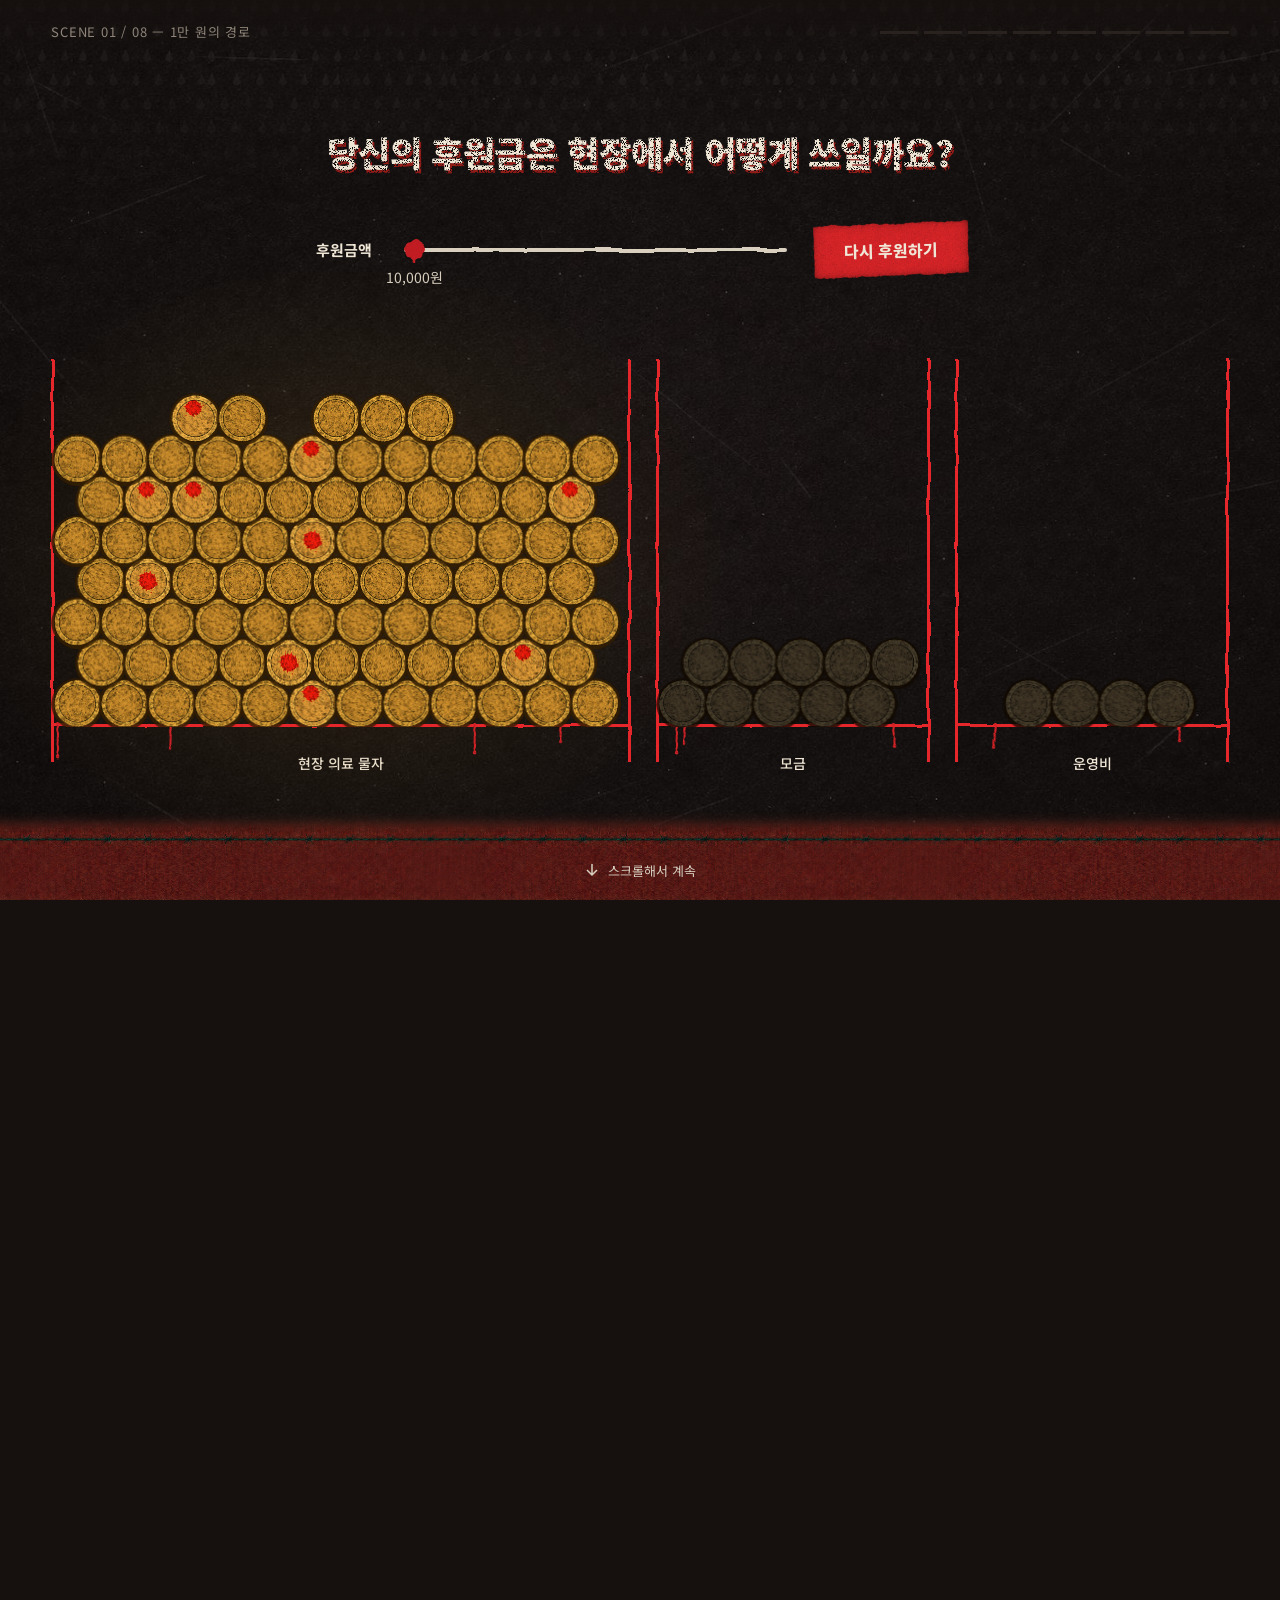
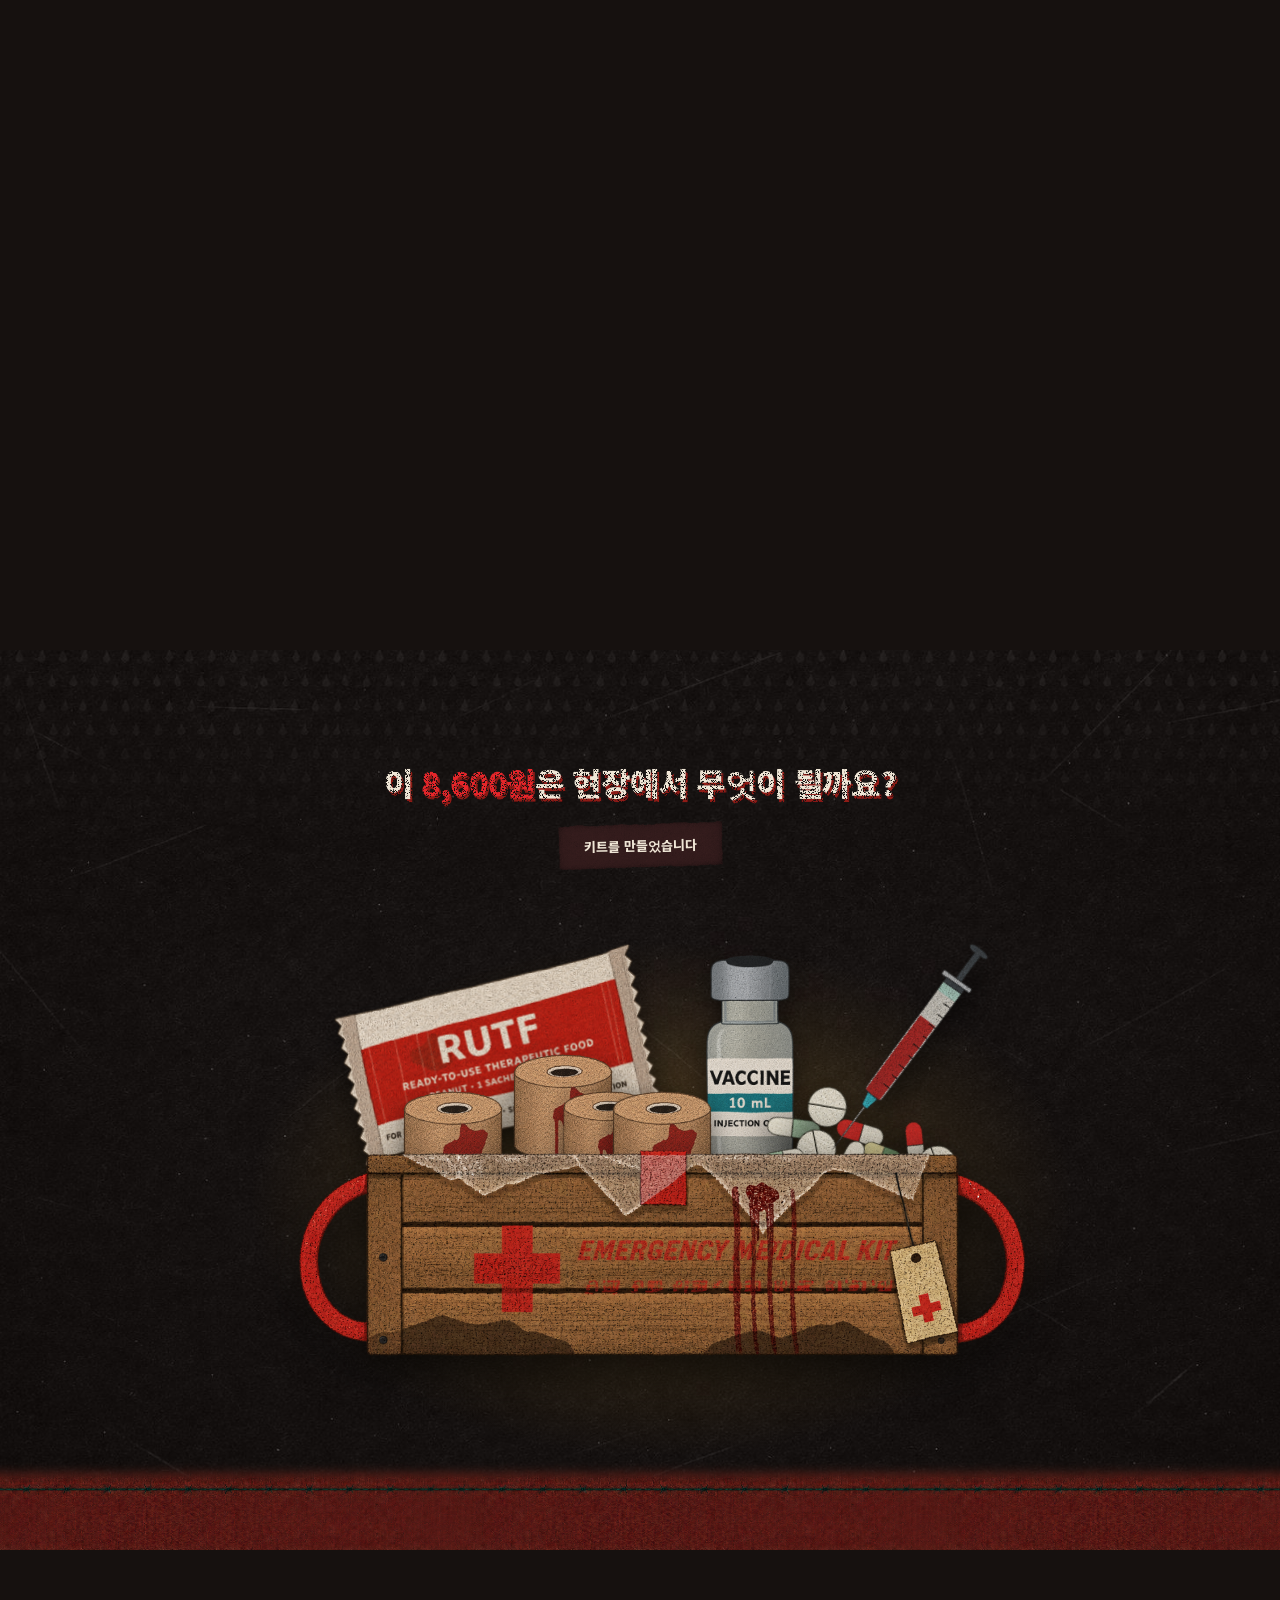
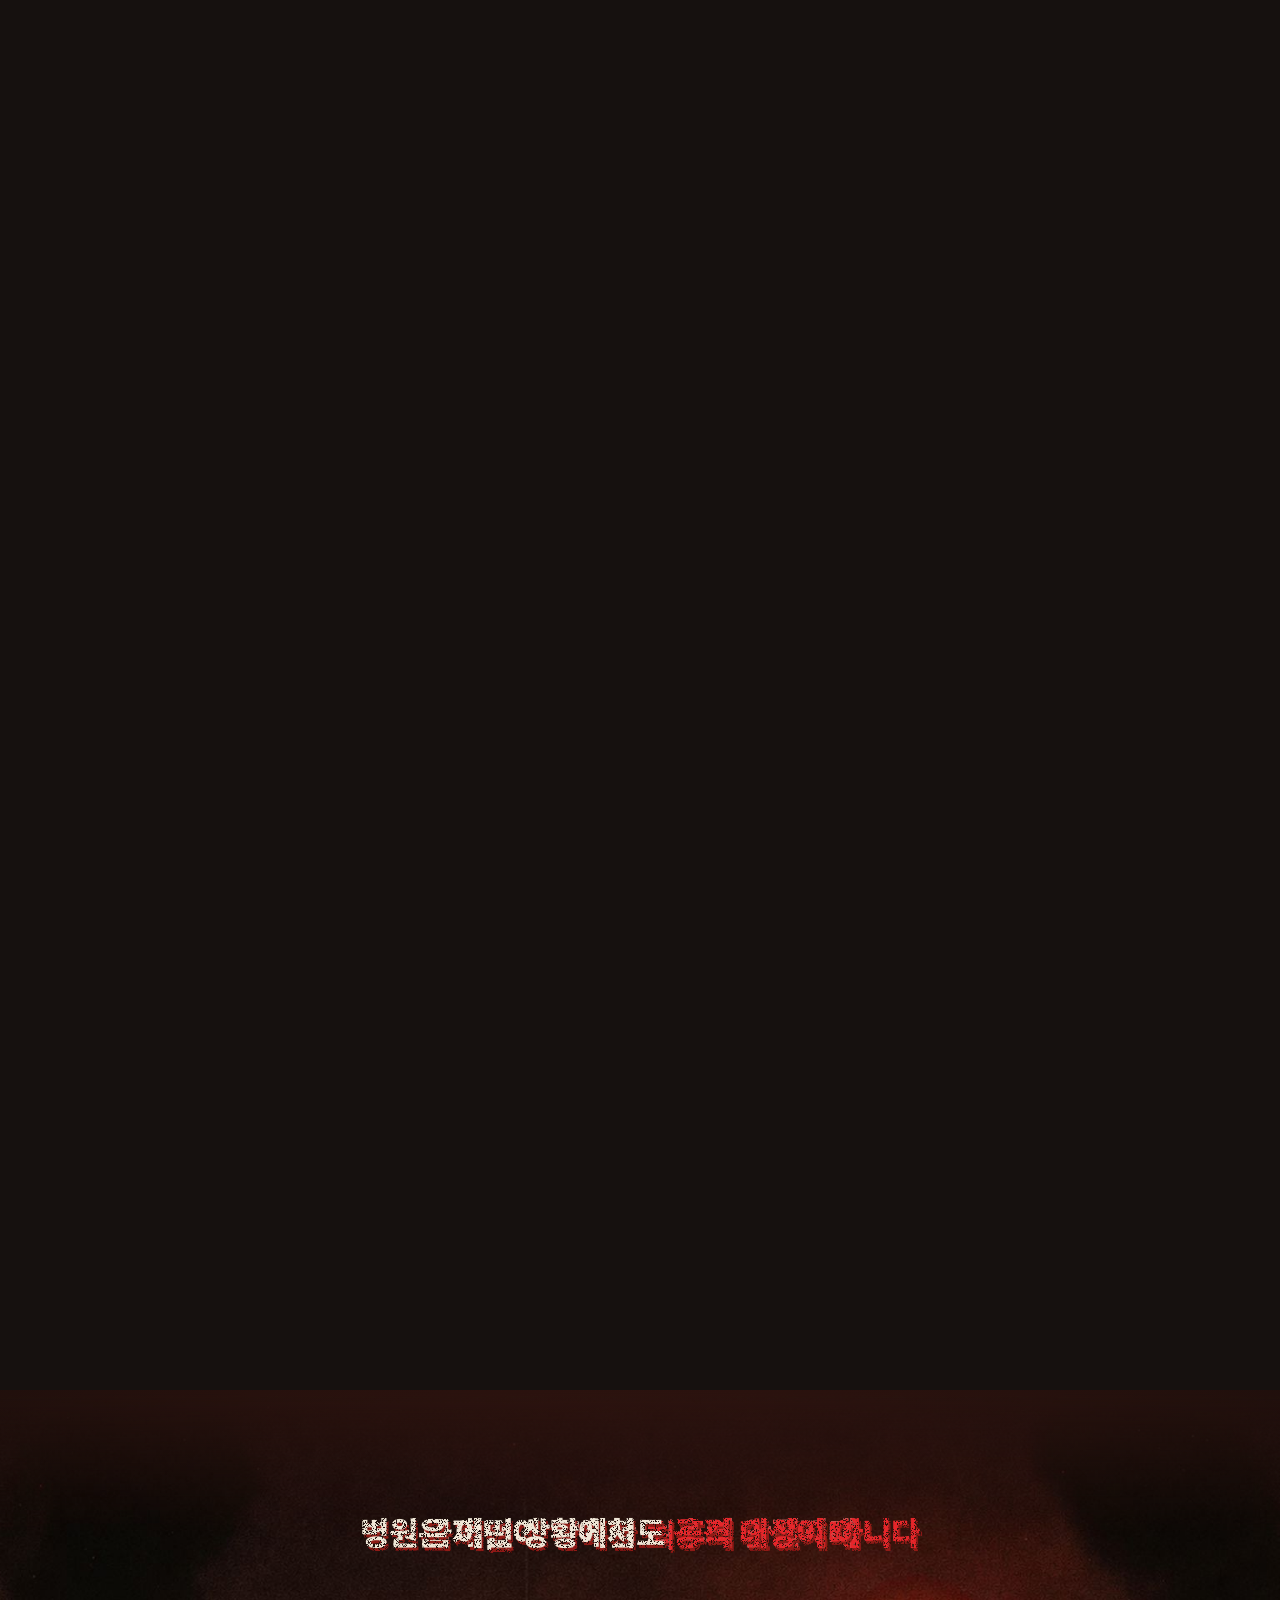
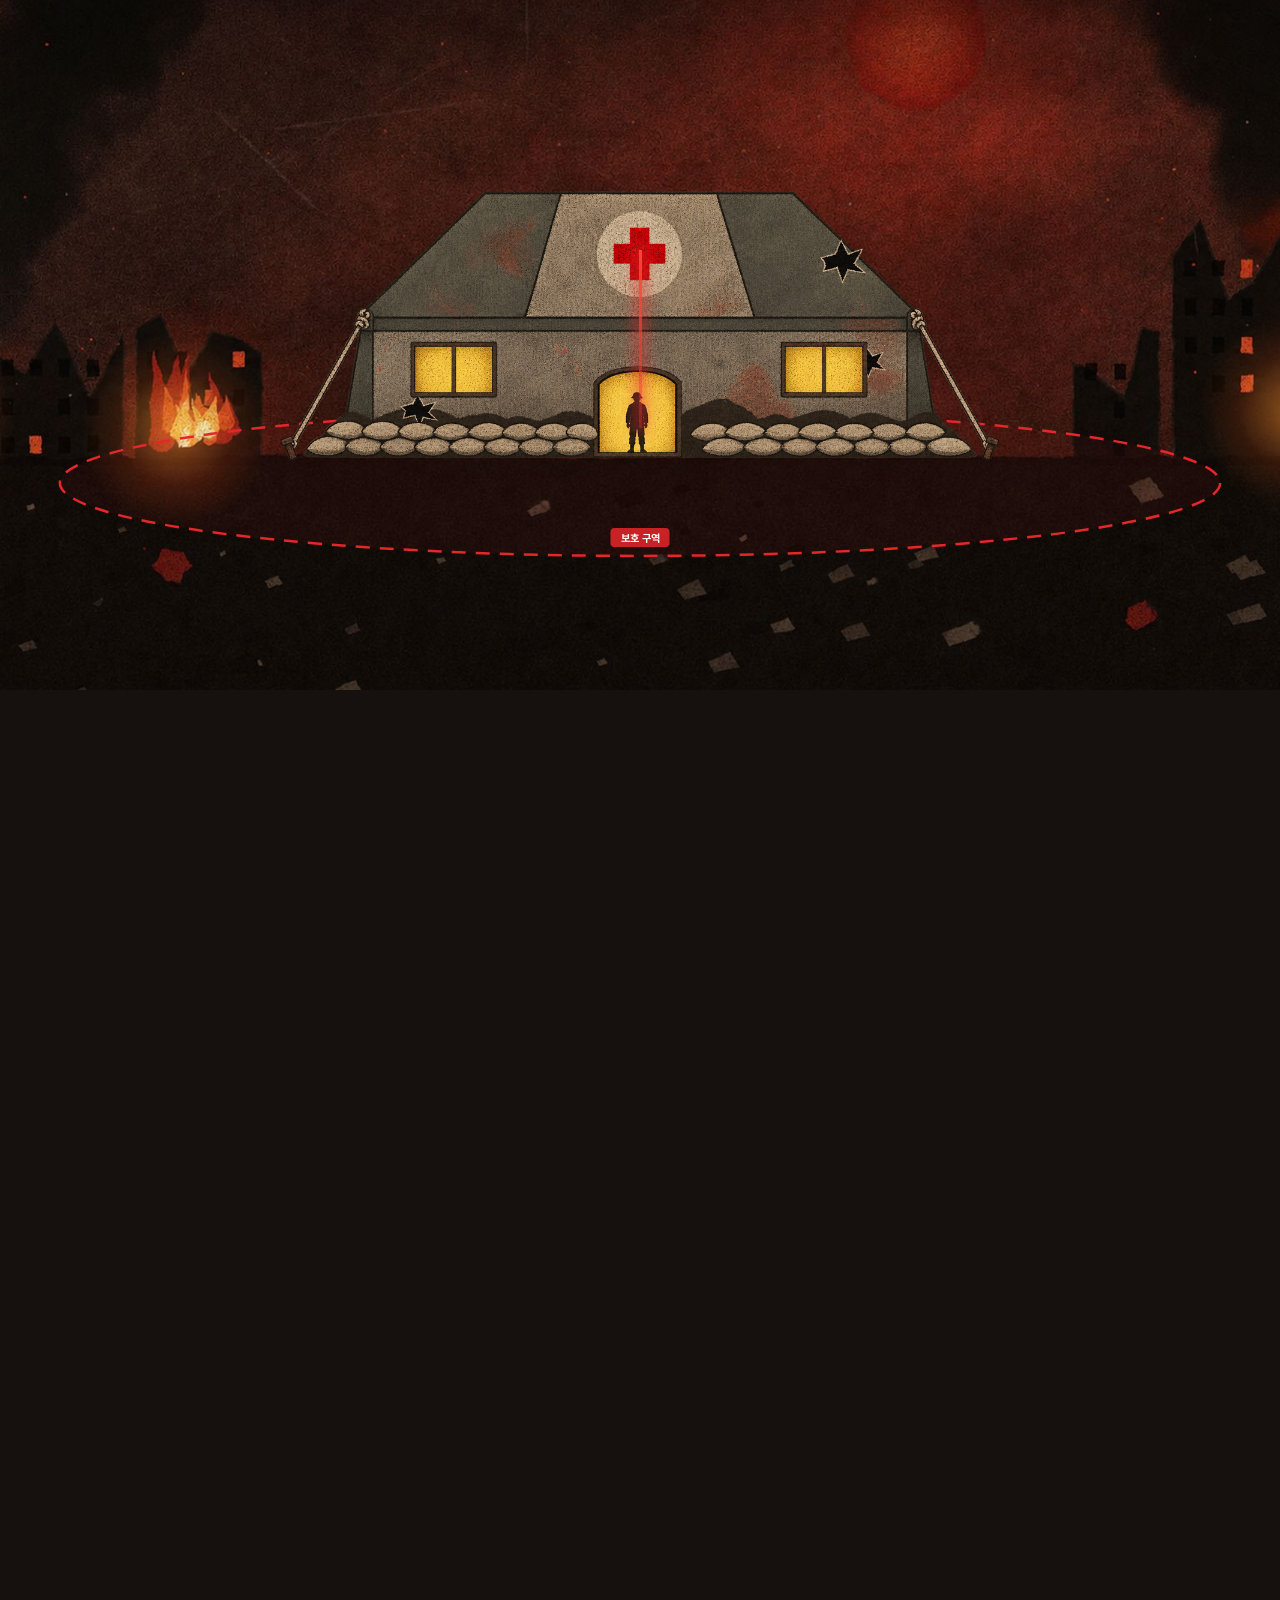
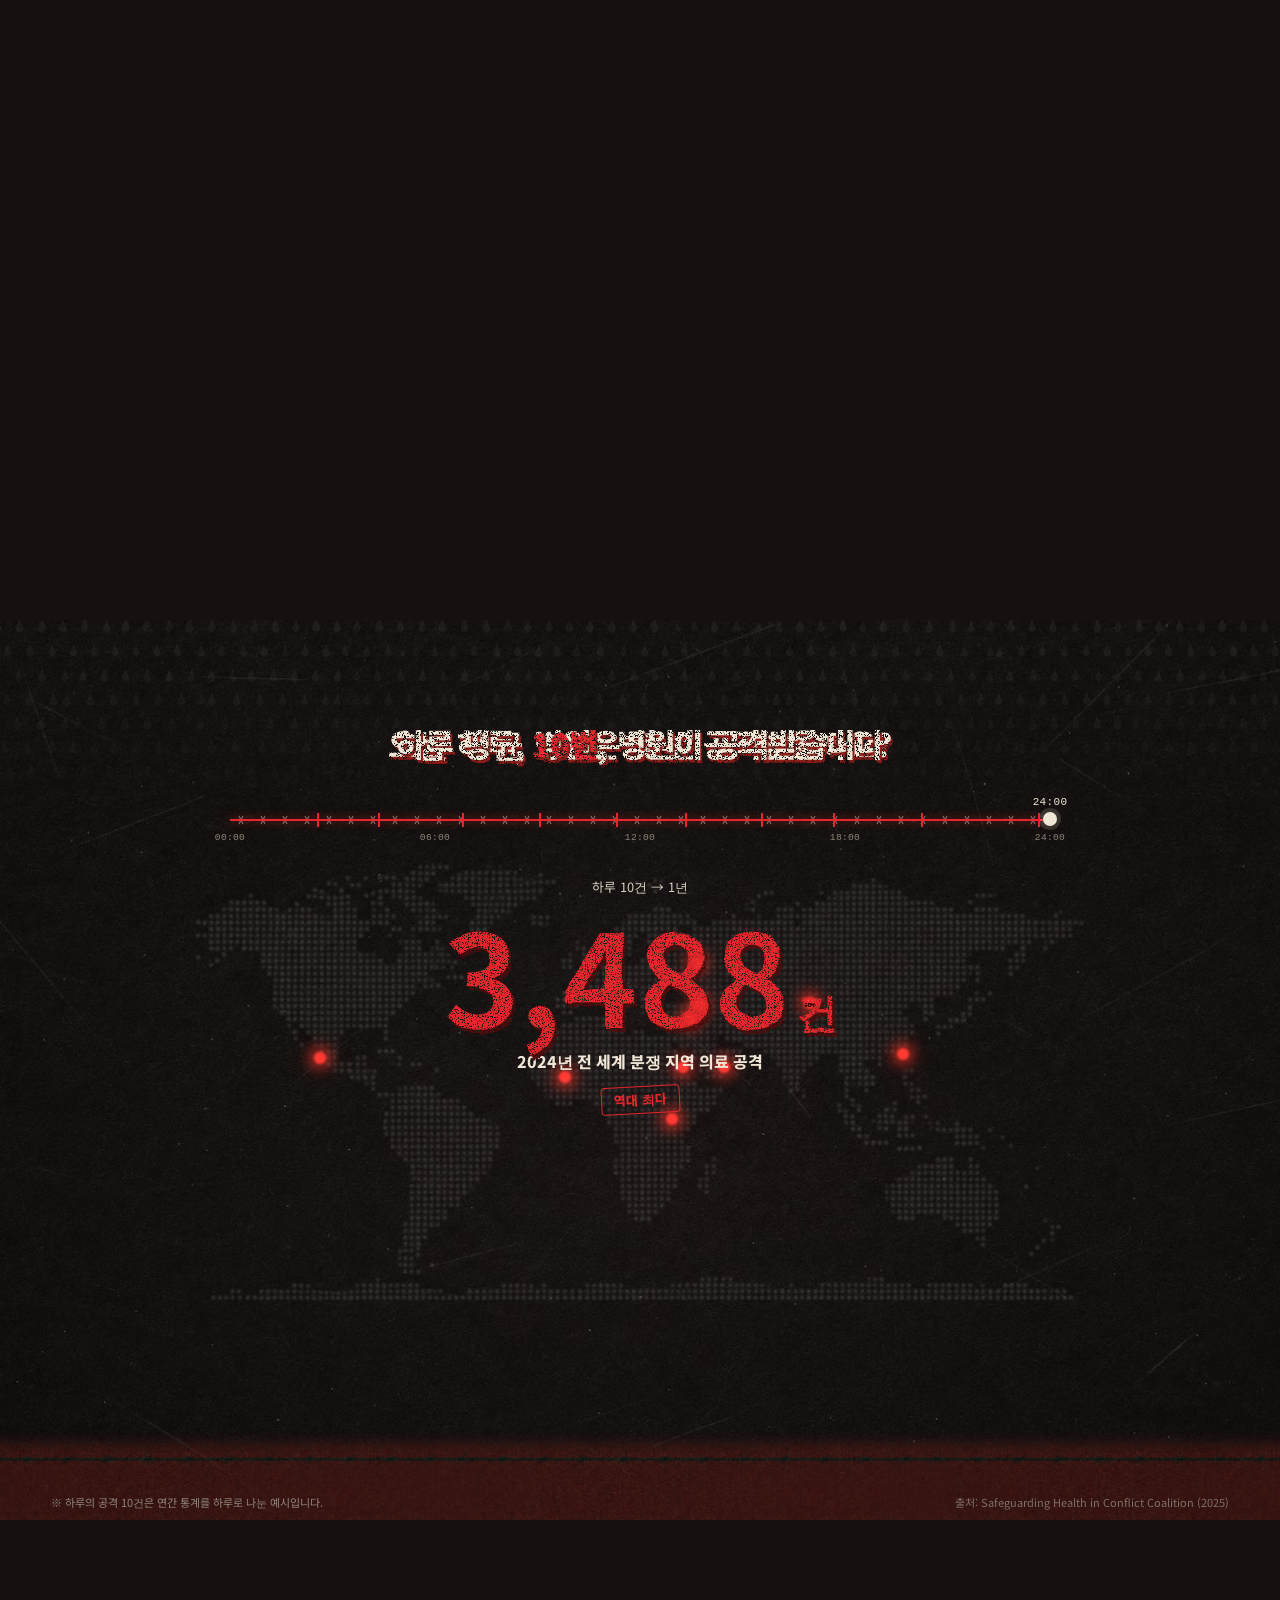
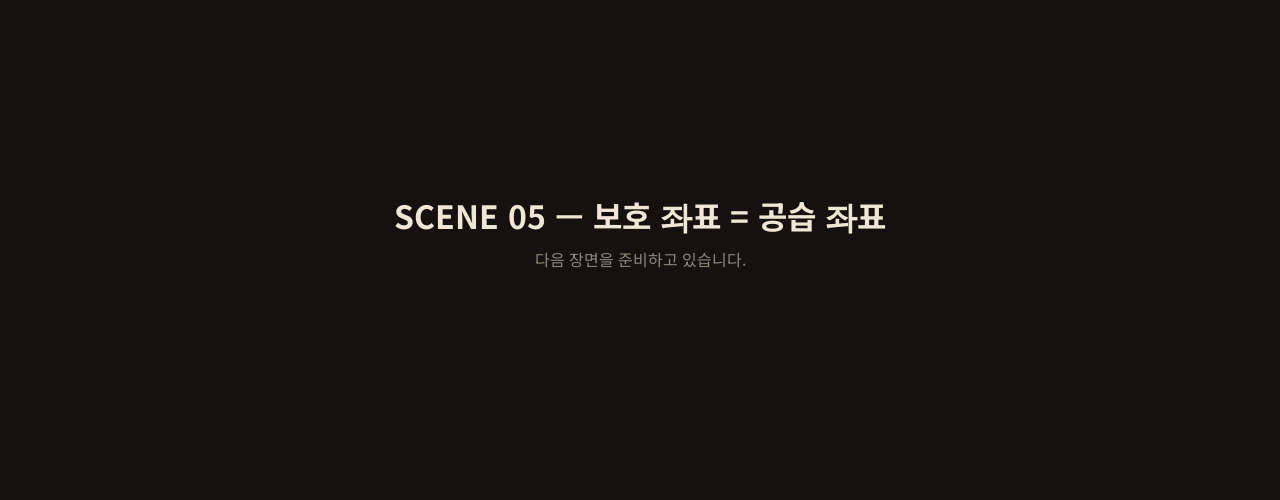
==== public/index.html @ b238c1d0 "Add Scene 04: a day of attacks on health care Scroll moves the clock from 00:00 to 24:00; each attac" ====
<!DOCTYPE html>
<html lang="ko">
<head>
  <meta charset="UTF-8">
  <meta name="viewport" content="width=device-width, initial-scale=1.0">
  <title>1만 원의 경로 — 전장의 병원은 안전한가</title>
  <meta name="description" content="후원금 1만 원이 전장의 병원에 닿기까지, 그리고 그 병원이 공격받을 때 일어나는 일을 스크롤로 따라가는 인터랙티브 스토리.">
  <meta name="theme-color" content="#121212">

  <!-- 공통 스타일 -->
  <link rel="stylesheet" href="css/style.css">
  <!-- 장면별 스타일: 장면을 추가하면 여기에 한 줄 추가 -->
  <link rel="stylesheet" href="css/scenes/s01.css">
  <link rel="stylesheet" href="css/scenes/s02.css">
  <link rel="stylesheet" href="css/scenes/s03.css">
  <link rel="stylesheet" href="css/scenes/s04.css">

</head>
<body>

  <!-- 질감 필터 (시안의 낡은 인쇄 느낌): CSS 에서 filter: url(#…) 로 사용 -->
  <svg class="fx-defs" width="0" height="0" aria-hidden="true" focusable="false">
    <!-- 글자·선에 촘촘한 검은 점 구멍을 낸다 -->
    <filter id="fx-grain" x="-5%" y="-20%" width="110%" height="140%">
      <feTurbulence type="fractalNoise" baseFrequency="1.9" numOctaves="1" seed="4" result="noise"/>
      <feColorMatrix in="noise" type="matrix" values="0 0 0 0 0  0 0 0 0 0  0 0 0 0 0  0 0 0 -14 8.6" result="holes"/>
      <feComposite in="SourceGraphic" in2="holes" operator="in"/>
    </filter>
    <!-- 손으로 그린 듯 가장자리를 흔든다 -->
    <filter id="fx-rough" x="-5%" y="-5%" width="110%" height="110%">
      <feTurbulence type="fractalNoise" baseFrequency="0.035" numOctaves="2" seed="9" result="warp"/>
      <feDisplacementMap in="SourceGraphic" in2="warp" scale="4" xChannelSelector="R" yChannelSelector="G"/>
    </filter>
    <!-- 흔들림 + 점 구멍 (수조 선, 버튼) -->
    <filter id="fx-rough-grain" x="-5%" y="-5%" width="110%" height="110%">
      <feTurbulence type="fractalNoise" baseFrequency="0.035" numOctaves="2" seed="9" result="warp"/>
      <feDisplacementMap in="SourceGraphic" in2="warp" scale="4" xChannelSelector="R" yChannelSelector="G" result="rough"/>
      <feTurbulence type="fractalNoise" baseFrequency="1.3" numOctaves="1" seed="2" result="noise"/>
      <feColorMatrix in="noise" type="matrix" values="0 0 0 0 0  0 0 0 0 0  0 0 0 0 0  0 0 0 -12 7.6" result="holes"/>
      <feComposite in="rough" in2="holes" operator="in"/>
    </filter>
  </svg>

  <!-- 공통 헤더: 현재 장면과 장면 진행 표시 -->
  <header class="story-header" aria-label="장면 진행">
    <p class="story-scene-label">SCENE <span class="story-scene-no">01</span> / 08 — <span class="story-scene-title">1만 원의 경로</span></p>
    <ol class="story-steps" aria-hidden="true">
      <li class="story-step"></li>
      <li class="story-step"></li>
      <li class="story-step"></li>
      <li class="story-step"></li>
      <li class="story-step"></li>
      <li class="story-step"></li>
      <li class="story-step"></li>
      <li class="story-step"></li>
    </ol>
  </header>

  <main class="story">

    <!-- =========================================================
         SCENE 01 — 1만 원의 경로 (후원금 흐름)
         부모: .scene-01 (스크롤 구간)  >  .sticky-screen (고정 화면)
         자식: .s01-headlines / .s01-control / .s01-stage / .s01-next
         ========================================================= -->
    <section class="scene scene-01" id="scene-01" data-scene="s01" data-no="01" data-title="1만 원의 경로" aria-labelledby="s01-heading">
      <div class="sticky-screen">

        <div class="s01-headlines">
          <h2 class="s01-title s01-title--ask" id="s01-heading">당신의 후원금은 <br>현장에서 어떻게 쓰일까요?</h2>
          <p class="s01-title s01-title--split">후원금의 <em>86%</em>는 중간 누수 없이<br>현장으로 직행합니다</p>
          <p class="s01-title s01-title--result"><span class="s01-total">10,000원</span> 중 <strong class="s01-field-amount">8,600원</strong>이<br>현장 의료 활동에 사용됩니다</p>
        </div>

        <form class="s01-control">
          <label class="s01-control-label" for="s01-amount">후원금액</label>
          <div class="s01-range">
            <input class="s01-amount" id="s01-amount" type="range" min="10000" max="100000" step="10000" value="10000">
            <output class="s01-amount-value" for="s01-amount">10,000원</output>
          </div>
          <button class="s01-donate" type="submit"><span>후원하기</span></button>
        </form>

        <div class="s01-stage">
          <div class="s01-tank s01-tank--field" data-rate="0.86">
            <div class="s01-tank-body">
              <span class="s01-tank-rate">86%</span>
              <div class="s01-tank-box">
                <i class="s01-drip s01-drip--long" style="left: 0.4%; --h: 30px"></i>
                <i class="s01-drip" style="left: 20%; --h: 22px"></i>
                <i class="s01-drip s01-drip--long" style="left: 73%; --h: 26px"></i>
                <i class="s01-drip" style="left: 88%; --h: 16px"></i>
              </div>
              <canvas class="s01-coins" aria-hidden="true"></canvas>
              <span class="s01-tank-badge">8,600원</span>
            </div>
            <p class="s01-tank-label">현장 의료 물자</p>
          </div>
          <div class="s01-tank s01-tank--fund" data-rate="0.10">
            <div class="s01-tank-body">
              <span class="s01-tank-rate">10%</span>
              <div class="s01-tank-box">
                <i class="s01-drip s01-drip--long" style="left: 6%; --h: 26px"></i>
                <i class="s01-drip" style="left: 9%; --h: 18px"></i>
                <i class="s01-drip" style="left: 87%; --h: 20px"></i>
              </div>
              <canvas class="s01-coins" aria-hidden="true"></canvas>
            </div>
            <p class="s01-tank-label">모금</p>
          </div>
          <div class="s01-tank s01-tank--ops" data-rate="0.04">
            <div class="s01-tank-body">
              <span class="s01-tank-rate">4%</span>
              <div class="s01-tank-box">
                <i class="s01-drip" style="left: 13%; --h: 22px"></i>
                <i class="s01-drip" style="left: 82%; --h: 14px"></i>
              </div>
              <canvas class="s01-coins" aria-hidden="true"></canvas>
            </div>
            <p class="s01-tank-label">운영비</p>
          </div>
        </div>

        <p class="s01-next">그렇다면 현장으로 전달된 <em class="s01-field-amount">8,600원</em>은<br>실제로 어떤 물품이 되어 환자들에게 닿을까요?</p>

        <p class="scroll-hint s01-hint" aria-hidden="true">
          <svg width="16" height="16" viewBox="0 0 16 16" fill="none" stroke="currentColor" stroke-width="1.5"><path d="M8 2v11M3 8l5 5 5-5"/></svg>
          스크롤해서 계속
        </p>

        <p class="visually-hidden s01-live" aria-live="polite"></p>
        <div class="scene-curtain" aria-hidden="true"></div>
      </div>
    </section>

    <!-- =========================================================
         SCENE 02 — 화폐에서 생명으로 (구호 키트)
         부모: .scene-02  >  .sticky-screen
         자식: .s02-head (제목 · 버튼) / .s02-stage (동전 더미 · 물품 · 상자)
         ========================================================= -->
    <section class="scene scene-02" id="scene-02" data-scene="s02" data-no="02" data-title="화폐에서 생명으로" aria-labelledby="s02-heading">
      <div class="sticky-screen">
        <div class="s02-head">
          <div class="title-stack">
            <h2 class="scene-title s02-title s02-title--ask" id="s02-heading">이 <em class="s02-amount">8,600원</em>은 현장에서 무엇이 될까요?</h2>
            <p class="scene-title s02-title s02-title--next is-off">그렇다면 이 물품들이 모인 <em>전장의 병원</em>은 안전할까요?</p>
          </div>
          <button class="scene-btn s02-make" type="button">긴급 구호 키트 만들기</button>
        </div>

        <div class="s02-stage">
          <div class="s02-glow" aria-hidden="true"></div>
          <canvas class="s02-dust" aria-hidden="true"></canvas>
          <img class="s02-item s02-item--rutf" src="images/s02/rutf.png" alt="RUTF 치료식">
          <img class="s02-item s02-item--b1" src="images/s02/bandage.png" alt="붕대">
          <img class="s02-item s02-item--b2" src="images/s02/bandage.png" alt="">
          <img class="s02-item s02-item--b3" src="images/s02/bandage.png" alt="">
          <img class="s02-item s02-item--b4" src="images/s02/bandage.png" alt="">
          <img class="s02-item s02-item--vaccine" src="images/s02/vaccine.png" alt="백신">
          <img class="s02-item s02-item--syringe" src="images/s02/syringe.png" alt="주사기">
          <img class="s02-item s02-item--p1" src="images/s02/pill_1.png" alt="항생제">
          <img class="s02-item s02-item--p2" src="images/s02/pill_2.png" alt="">
          <img class="s02-item s02-item--p3" src="images/s02/pill_3.png" alt="">
          <img class="s02-item s02-item--p4" src="images/s02/pill_4.png" alt="">
          <img class="s02-item s02-item--p5" src="images/s02/pill_5.png" alt="">
          <img class="s02-item s02-item--p6" src="images/s02/pill_6.png" alt="">
          <img class="s02-item s02-item--p7" src="images/s02/pill_7.png" alt="">
          <img class="s02-item s02-item--p8" src="images/s02/pill_8.png" alt="">
          <img class="s02-item s02-item--p9" src="images/s02/pill_9.png" alt="">
          <img class="s02-crate" src="images/s02/crate_front.png" alt="긴급 의료 키트 상자">
          <canvas class="s02-fx" aria-hidden="true"></canvas>
        </div>
      </div>
    </section>

    <!-- =========================================================
         SCENE 03 — 최후의 안전지대 (병원과 제네바협약)
         부모: .scene-03  >  .sticky-screen
         자식: .s03-world (배경 · 병원 · 보호 구역) / .s03-head (제목) / .s03-card (협약) / .s03-question
         ========================================================= -->
    <section class="scene scene-03" id="scene-03" data-scene="s03" data-no="03" data-title="최후의 안전지대" aria-labelledby="s03-heading">
      <div class="sticky-screen">
        <div class="s03-world">
          <img class="s03-bg" src="images/s03/war_bg.jpg" alt="불타는 도시와 연기">
          <span class="s03-smoke s03-smoke--1" aria-hidden="true"></span>
          <span class="s03-smoke s03-smoke--2" aria-hidden="true"></span>
          <span class="s03-smoke s03-smoke--3" aria-hidden="true"></span>
          <span class="s03-smoke s03-smoke--4" aria-hidden="true"></span>
          <span class="s03-flame s03-flame--1" aria-hidden="true"></span>
          <span class="s03-flame s03-flame--2" aria-hidden="true"></span>
          <span class="s03-flame s03-flame--3" aria-hidden="true"></span>
          <span class="s03-flame s03-flame--4" aria-hidden="true"></span>
          <svg class="s03-zone" viewBox="0 0 100 100" preserveAspectRatio="none" aria-hidden="true">
            <ellipse cx="50" cy="50" rx="49" ry="45"/>
            <ellipse class="s03-zone-draw" cx="50" cy="50" rx="49" ry="45" pathLength="2000"/>
          </svg>
          <span class="s03-zone-label" style="left: 50%; top: 82%;">보호 구역</span>
          <div class="s03-hospital">
            <img src="images/s03/hospital.png" alt="적십자가 그려진 야전 병원">
            <img class="s03-hospital-lit" src="images/s03/hospital_lit.png" alt="">
            <span class="s03-beam" aria-hidden="true"></span>
          </div>
          <canvas class="s03-embers" aria-hidden="true"></canvas>
        </div>

        <div class="s03-head title-stack">
          <h2 class="scene-title s03-title s03-title--0" id="s03-heading">국제법이 약속한 최후의 안전지대</h2>
          <p class="scene-title s03-title s03-title--1">국제법이 약속한 <em>최후의 안전지대</em></p>
          <p class="scene-title s03-title s03-title--2">병원은 어떤 상황에서도 <em>공격 대상이 아니다</em></p>
        </div>

        <div class="s03-dim" aria-hidden="true"></div>
        <figure class="s03-card">
          <p class="s03-card-tag">제네바 제4협약 제18조</p>
          <blockquote class="s03-card-text">민간 병원은 어떠한 상황에서도<br>공격의 대상이 될 수 없다</blockquote>
          <span class="s03-card-rule" aria-hidden="true"></span>
          <figcaption class="s03-card-source">1949 · 전시 민간인 보호에 관한 제네바 협약</figcaption>
        </figure>
        <p class="s03-question">이 약속은 현실에서도 지켜지고 있을까요?</p>
      </div>
    </section>

    <!-- =========================================================
         SCENE 04 — 하루 10번 (의료 공격 지도)
         부모: .scene-04  >  .sticky-screen
         자식: .s04-head (제목) / .s04-timeline (하루) / .s04-map (지도 · 공격 지점) / .s04-count / .s04-year
         ========================================================= -->
    <section class="scene scene-04" id="scene-04" data-scene="s04" data-no="04" data-title="하루 10번" aria-labelledby="s04-heading">
      <div class="sticky-screen">
        <div class="s04-head title-stack">
          <h2 class="scene-title s04-title s04-title--ask" id="s04-heading">오늘 하루, 병원은 몇 번 공격받을까요?</h2>
          <p class="scene-title s04-title s04-title--done">하루 평균 <em>10번</em>, 병원이 공격받습니다</p>
        </div>

        <div class="s04-timeline mono" aria-hidden="true">
          <span class="s04-wire"></span>
          <span class="s04-fill"></span>
          <span class="s04-pin"><span class="s04-clock">00:00</span></span>
          <div class="s04-ticks"><span>00:00</span><span>06:00</span><span>12:00</span><span>18:00</span><span>24:00</span></div>
        </div>

        <div class="s04-map">
          <img src="images/s04/world_dots.png" alt="세계 지도">
        </div>

        <div class="s04-count">
          <p class="s04-count-label">오늘의 의료 공격</p>
          <p class="s04-count-num"><b>0</b><small>건</small></p>
        </div>
        <p class="visually-hidden s04-live" aria-live="polite"></p>

        <div class="s04-year">
          <p class="s04-year-from">하루 10건 → 1년</p>
          <p class="big-number s04-year-num"><b>0</b><small>건</small></p>
          <p class="s04-year-desc">2024년 전 세계 분쟁 지역 의료 공격</p>
          <p class="s04-year-badge">역대 최다</p>
          <p class="scene-title s04-question">이 수많은 공격은 전쟁 중 <span class="is-gold">우발적 사고</span>였을까요?</p>
        </div>
        <p class="s04-note">※ 하루의 공격 10건은 연간 통계를 하루로 나눈 예시입니다.</p>
        <p class="scene-source">출처: Safeguarding Health in Conflict Coalition (2025)</p>
      </div>
    </section>

    <!-- 다음 장면 자리: SCENE 05부터 이 아래에 같은 구조로 추가 -->

  </main>

  <footer class="story-footer">
    <p class="story-footer-next">SCENE 05 — 보호 좌표 = 공습 좌표</p>
    <p class="story-footer-note">다음 장면을 준비하고 있습니다.</p>
  </footer>

  <!-- 공통 스크립트: 스크롤 진행률 계산과 장면 관리 -->
  <script src="js/script.js"></script>
  <!-- 장면별 스크립트: 장면을 추가하면 여기에 한 줄 추가 -->
  <script src="js/scenes/s01.js"></script>
  <script src="js/scenes/s02.js"></script>
  <script src="js/scenes/s03.js"></script>
  <script src="js/scenes/s04.js"></script>
</body>
</html>
---- public/css/style.css ----
/* =========================================================
   공통 스타일
   - 색·글꼴 토큰, 기본 리셋
   - 모든 장면이 함께 쓰는 구조: .scene(스크롤 구간) > .sticky-screen(고정 화면)
   - 공통 헤더/푸터
   장면 고유의 스타일은 css/scenes/sXX.css 에 둔다.
   ========================================================= */

/* 글꼴: Noto Sans KR (public/fonts, 페이지에 쓰인 글자만 포함 → tools/build_fonts.py) */
@font-face { font-family: "Noto Sans KR"; font-weight: 400; font-style: normal; font-display: swap; src: url("../fonts/noto_sans_kr_400.woff2") format("woff2"); }
@font-face { font-family: "Noto Sans KR"; font-weight: 500; font-style: normal; font-display: swap; src: url("../fonts/noto_sans_kr_500.woff2") format("woff2"); }
@font-face { font-family: "Noto Sans KR"; font-weight: 700; font-style: normal; font-display: swap; src: url("../fonts/noto_sans_kr_700.woff2") format("woff2"); }
@font-face { font-family: "Noto Sans KR"; font-weight: 800; font-style: normal; font-display: swap; src: url("../fonts/noto_sans_kr_800.woff2") format("woff2"); }
@font-face { font-family: "Noto Sans KR"; font-weight: 900; font-style: normal; font-display: swap; src: url("../fonts/noto_sans_kr_900.woff2") format("woff2"); }

:root {
  /* 시안 색: 탄 종이 같은 검은 배경, 크림색 글자, 선명한 피 빨강, 낡은 금 */
  --bg: #16110f;
  --bg-deep: #0e0a09;
  --fg: #efe6d6;
  --fg-soft: #d8cfc0;
  --muted: #8f857a;
  --line: #3a302a;
  --line-soft: #2a221e;
  --red: #e5262b;
  --red-deep: #8f1a17;
  --gold: #d6a23a;
  --gold-deep: #9a6d1c;
  --dim: #3d342d;


  --font: "Noto Sans KR", system-ui, -apple-system, "Apple SD Gothic Neo", "Malgun Gothic", sans-serif;
  --gutter: clamp(16px, 4vw, 64px);
  --header-h: 64px;
  --top-space: var(--header-h);   /* 장면 내용이 시작하는 높이 */
  --toolbar: 0px;                 /* 모바일 주소창 높이 (주소창이 숨으면 화면이 이만큼 길어진다) */
  --ease: cubic-bezier(0.22, 1, 0.36, 1);
}

*,
*::before,
*::after { box-sizing: border-box; }

html { -webkit-text-size-adjust: 100%; }

body {
  margin: 0;
  background: var(--bg);
  color: var(--fg);
  font-family: var(--font);
  line-height: 1.5;
  word-break: keep-all;
  -webkit-font-smoothing: antialiased;
  overflow-x: clip;
}

h1, h2, h3, p { margin: 0; }
em { font-style: normal; }
button, input, output { font: inherit; color: inherit; }

.visually-hidden {
  position: absolute;
  width: 1px; height: 1px;
  margin: -1px; padding: 0;
  overflow: hidden;
  clip: rect(0 0 0 0);
  white-space: nowrap;
  border: 0;
}

/* ---------- 장면 공통 구조 ---------- */

/* 스크롤 구간. 높이는 장면마다 --scene-length 로 정한다 (예: 400vh) */
.scene {
  position: relative;
  height: var(--scene-length, 300vh);
}

/* 스크롤 구간 동안 화면에 고정되는 영역
   배경: 탄 종이 같은 검은 바탕 이미지 (images/bg.jpg — 입자 · 긁힌 자국 · 위쪽 물방울 무늬 포함) */
@supports (height: 100svh) {
  :root { --toolbar: calc(100lvh - 100svh); }
}

/* 높이는 주소창이 숨었을 때 기준(100vh = 100lvh)으로 잡아 배경·바닥이 늘 화면 끝까지 닿게 하고,
   내용은 아래쪽 여백에 --toolbar 를 더해 주소창이 보일 때 화면(100svh) 안에 들어오게 한다.
   주소창이 나타나거나 숨어도 크기가 바뀌지 않아 다시 계산하지 않는다. */
.sticky-screen {
  position: sticky;
  top: 0;
  height: 100vh;
  height: 100lvh;
  overflow: hidden;
  isolation: isolate;
  background: #16110f url("../images/bg.jpg") center / cover no-repeat;
}

/* 화면 아래 붉은 바닥과 철조망 (images/floor.png, 가로로 이어 붙임) */
.sticky-screen::after {
  content: "";
  position: absolute;
  inset: auto 0 0 0;
  height: clamp(70px, 10vh, 112px);
  background: url("../images/floor.png") center bottom / auto 100% repeat-x;
  pointer-events: none;
  z-index: -1;
}

/* SVG 필터 정의는 화면에 보이지 않게 */
.fx-defs { position: absolute; width: 0; height: 0; overflow: hidden; }

/* 낡은 인쇄 느낌 글자: 점 구멍 + 아래로 번진 붉은 그림자 */
.fx-print {
  color: var(--fg);
  text-shadow: 2px 3px 0 var(--red-deep);
  filter: url(#fx-grain);
}

/* 장면이 끝날 때 화면을 어둡게 덮는 막 (투명도는 장면 스크립트가 조절) */
.scene-curtain {
  position: absolute;
  inset: 0;
  z-index: 10;
  background: var(--bg-deep);
  opacity: 0;
  pointer-events: none;
}

.scroll-hint {
  position: absolute;
  left: 50%;
  bottom: calc(20px + var(--toolbar));
  transform: translateX(-50%);
  display: flex;
  align-items: center;
  gap: 8px;
  font-size: 13px;
  color: var(--muted);
  white-space: nowrap;
  pointer-events: none;
}

/* ---------- 공통 헤더 ---------- */

.story-header {
  position: fixed;
  inset: 0 0 auto 0;
  z-index: 50;
  height: var(--header-h);
  padding: 0 var(--gutter);
  display: flex;
  align-items: center;
  justify-content: space-between;
  gap: 16px;
  background: linear-gradient(to bottom, rgba(22, 17, 15, 0.85), rgba(22, 17, 15, 0));
  pointer-events: none;
}

.story-scene-label {
  font-size: 13px;
  letter-spacing: 0.06em;
  color: var(--muted);
  font-variant-numeric: tabular-nums;
}

.story-steps {
  display: flex;
  gap: 6px;
  margin: 0;
  padding: 0;
  list-style: none;
}

.story-step {
  position: relative;
  width: clamp(16px, 3vw, 40px);
  height: 3px;
  background: var(--line-soft);
  overflow: hidden;
}

/* --fill: 0~1, 해당 장면의 진행률 */
.story-step::after {
  content: "";
  position: absolute;
  inset: 0;
  background: var(--gold);
  transform-origin: left;
  transform: scaleX(var(--fill, 0));
}

/* ---------- 공통 푸터 ---------- */

.story-footer {
  min-height: 60vh;
  padding: 120px var(--gutter);
  display: flex;
  flex-direction: column;
  align-items: center;
  justify-content: center;
  gap: 8px;
  text-align: center;
  border-top: 1px solid var(--line-soft);
}

.story-footer-next {
  font-size: clamp(20px, 3vw, 32px);
  font-weight: 700;
}

.story-footer-note {
  color: var(--muted);
}

@media (max-width: 640px) {
  :root { --header-h: 52px; }
  .story-header { flex-direction: column; justify-content: center; align-items: flex-start; gap: 6px; }
  .story-scene-label { font-size: 11px; }
}

/* ---------- 터치 화면: 한 번 쓸면 다음 상태에서 멈춘다 ----------
   단계형 장면은 상태마다 .snap-point 를 둔다 (js/script.js 가 만든다).
   손가락으로 세게 쓸어도 상태를 건너뛰지 않아 전환이 겹치지 않는다. */
.snap-point {
  position: absolute;
  left: 0;
  width: 1px;
  height: 1px;
  pointer-events: none;
}

@media (pointer: coarse) {
  html { scroll-snap-type: y mandatory; }
  .scene,
  .snap-point { scroll-snap-align: start; scroll-snap-stop: always; }   /* .scene: JS 가 지점을 만들기 전에도 장면 시작에서 멈춤 */
  .story-footer { scroll-snap-align: end; }
}

/* =========================================================
   장면 공통 부품 (S02~S08): 시안의 제목 · 도장 버튼 · 패널 · 숫자
   ========================================================= */

/* 장면 제목: 크림색 + 붉은 그림자 + 점 구멍 질감 */
.scene-title {
  margin: 0;
  font-size: clamp(22px, 2.5vw, 48px);
  font-weight: 900;
  line-height: 1.45;
  letter-spacing: -0.01em;
  color: var(--fg);
  text-shadow: 2px 3px 0 var(--red-deep);
  filter: url(#fx-grain);
  text-wrap: balance;
}
.scene-title em,
.scene-title strong { font-style: normal; color: var(--red); }
.scene-title .is-gold { color: #f0a63a; }
.scene-title .is-green { color: #4fcf86; text-shadow: 2px 3px 0 #0f3d23; }

/* 제목 여러 개를 같은 자리에서 교체 */
.title-stack { display: grid; text-align: center; }
.title-stack > * {
  grid-area: 1 / 1;
  transition: opacity 0.45s ease, transform 0.7s var(--ease);
}
.title-stack > .is-off { opacity: 0; transform: translateY(24px); }

/* 거칠게 찢긴 붉은 종이 버튼 (S01 후원하기와 같은 바탕) */
.scene-btn {
  position: relative;
  isolation: isolate;
  min-height: 42px;
  padding: 0 22px;
  border: 0;
  background: none;
  color: var(--fg);
  font: inherit;
  font-size: clamp(13px, 0.95vw, 18px);
  font-weight: 800;
  cursor: pointer;
  transform: rotate(-1deg);
  transition: transform 0.2s var(--ease), opacity 0.4s ease;
}
.scene-btn::before {
  content: "";
  position: absolute;
  inset: -3px -5px;
  z-index: -1;
  background: url("../images/s01/stamp.png") center / 100% 100% no-repeat;
  transition: filter 0.2s;
}
.scene-btn:hover::before { filter: brightness(1.12); }
.scene-btn:active { transform: rotate(-1deg) scale(0.95); }
.scene-btn:focus-visible { outline: 2px solid var(--gold); outline-offset: 4px; }
.scene-btn:disabled { cursor: default; }
.scene-btn:disabled::before { filter: grayscale(0.7) brightness(0.45); }

/* 테두리가 둥근 외곽선 버튼 (S05 · S08) */
.scene-link {
  display: inline-flex;
  align-items: center;
  gap: 8px;
  min-height: 40px;
  padding: 0 20px;
  border: 1.5px solid var(--red);
  border-radius: 999px;
  background: rgba(229, 38, 43, 0.08);
  color: var(--fg);
  font: inherit;
  font-size: 14px;
  font-weight: 700;
  text-decoration: none;
  cursor: pointer;
  transition: background-color 0.2s, transform 0.2s var(--ease);
}
.scene-link:hover { background: rgba(229, 38, 43, 0.22); }
.scene-link:focus-visible { outline: 2px solid var(--gold); outline-offset: 3px; }

/* 어두운 반투명 패널 (기록 · 좌표 · 통계) */
.scene-panel {
  border: 1px solid rgba(239, 230, 214, 0.14);
  border-radius: 10px;
  background: rgba(14, 10, 9, 0.72);
  -webkit-backdrop-filter: blur(4px);
  backdrop-filter: blur(4px);
  padding: 18px 20px;
}
.scene-panel-label { margin: 0 0 10px; font-size: 12px; color: var(--muted); }

/* 시각 · 좌표 같은 기계식 숫자 */
.mono { font-family: ui-monospace, "SFMono-Regular", Menlo, Consolas, "Courier New", monospace; letter-spacing: 0.02em; }

/* 큰 숫자 (거친 붉은 글자) */
.big-number {
  font-weight: 900;
  line-height: 1;
  color: var(--red);
  text-shadow: 3px 4px 0 #4a0d0b;
  filter: url(#fx-rough-grain);
  font-variant-numeric: tabular-nums;
}

/* 출처 표기 */
.scene-source {
  position: absolute;
  right: var(--gutter);
  bottom: calc(10px + var(--toolbar));
  margin: 0;
  font-size: 11px;
  color: var(--muted);
  opacity: 0.8;
}

/* 장면 공통 슬라이더 (S06 타임라인 · S08 반경): 큰 터치 영역 */
.scene-range {
  -webkit-appearance: none;
  appearance: none;
  width: 100%;
  height: 32px;
  margin: 0;
  background: transparent;
  cursor: pointer;
  touch-action: pan-y;
}
.scene-range::-webkit-slider-runnable-track {
  height: 3px;
  background: linear-gradient(to right, var(--red) calc(var(--p, 0) * 100%), rgba(239, 230, 214, 0.25) calc(var(--p, 0) * 100%));
}
.scene-range::-moz-range-track { height: 3px; background: rgba(239, 230, 214, 0.25); }
.scene-range::-moz-range-progress { height: 3px; background: var(--red); }
.scene-range::-webkit-slider-thumb {
  -webkit-appearance: none;
  width: 22px; height: 22px; margin-top: -9.5px;
  border: 0; border-radius: 50%;
  background: #efe6d6 radial-gradient(circle, #fff 30%, #cfc4b2 100%);
  box-shadow: 0 0 0 6px rgba(239, 230, 214, 0.12), 0 2px 6px rgba(0, 0, 0, 0.6);
}
.scene-range::-moz-range-thumb {
  width: 22px; height: 22px; border: 0; border-radius: 50%;
  background: #efe6d6; box-shadow: 0 0 0 6px rgba(239, 230, 214, 0.12);
}
.scene-range:focus-visible { outline: 2px solid var(--gold); outline-offset: 6px; }

/* 손잡이를 끌어 보라는 신호 */
@keyframes nudge { 0%, 100% { transform: translateX(0); } 50% { transform: translateX(10px); } }

/* 화면 밖 장면의 반복 애니메이션은 멈춘다 (js 의 visible 이 .is-paused 를 붙인다) */
.scene.is-paused *,
.scene.is-paused *::before,
.scene.is-paused *::after { animation-play-state: paused !important; }
---- public/css/scenes/s01.css ----
/* =========================================================
   SCENE 01 — 1만 원의 경로 (후원금 흐름)
   방식: 상태 단계형
   부모 영역 : .scene-01  (스크롤 구간 250vh)
   고정 화면 : .scene-01 > .sticky-screen
   상태 클래스: js/script.js 가 스크롤 진행률에 따라 .scene-01 에
              is-step-1 ~ is-step-4 를 누적해서 붙인다.
              보이는 변화는 아래 transition 이 항상 같은 시간으로 재생한다.
   순서 규칙 : 사라지는 요소가 먼저, 나타나는 요소는 transition-delay 로 뒤에.
              되돌아갈 때는 기본 규칙의 delay 가 쓰이므로 순서가 거꾸로 된다.
   ========================================================= */

.scene-01 {
  --scene-length: 250vh;    /* 상태마다 스크롤 3~4번이면 다음 상태로 넘어가도록 */
  --s01-shift: 0px;          /* 컨트롤이 사라진 뒤 제목·수조가 이동할 거리 (JS) */
  --s01-field-offset: 0px;   /* 86% 수조를 가운데로 옮길 거리 (JS) */
  --s01-box-h: 86%;          /* 수조 틀 높이 (위쪽은 비율 숫자 자리) */
  --t-fast: 0.45s;
  --t: 0.7s;
  --t-slow: 0.9s;
}

/* 터치 화면: 한 번 쓸 때 움직이는 거리가 길어 상태 사이를 넓힌다 (상태 하나 ≈ 화면 80%) */
@media (pointer: coarse) {
  .scene-01 { --scene-length: 420vh; }
}

.scene-01 .sticky-screen {
  display: flex;
  flex-direction: column;
  align-items: center;
  gap: clamp(14px, 2.6vh, 30px);
  padding: calc(var(--top-space) + 4vh) var(--gutter) calc(clamp(96px, 14vh, 150px) + var(--toolbar));
}

/* =========================================================
   요소 기본 모양 (시안: 낡은 인쇄 질감, 피 빨강, 낡은 금화)
   ========================================================= */

/* ---------- 제목: 세 문장이 같은 자리에서 교체된다 ---------- */

.s01-headlines {
  display: grid;
  width: 100%;
  text-align: center;
  transition: transform var(--t-slow) var(--ease);
}

.s01-title {
  grid-area: 1 / 1;
  align-self: center;
  font-size: clamp(26px, 2.75vw, 54px);
  font-weight: 900;
  line-height: 1.45;
  letter-spacing: -0.01em;
  color: var(--fg);
  text-shadow: 2px 3px 0 var(--red-deep);
  filter: url(#fx-grain);
  transition: opacity var(--t-fast) ease, transform var(--t) var(--ease);
}

.s01-title em,
.s01-title strong { color: var(--red); font-weight: 900; }

/* 넓은 화면에서는 첫 질문을 한 줄로 (시안) */
@media (min-width: 900px) {
  .s01-title--ask br { display: none; }
}

/* ---------- 후원 금액 설정: 라벨 · 손그림 슬라이더 · 붉은 도장 버튼 ---------- */

.s01-control {
  display: flex;
  flex-wrap: wrap;
  align-items: center;
  justify-content: center;
  gap: 12px clamp(20px, 2.4vw, 56px);
  transition: opacity var(--t-fast) ease, transform var(--t) var(--ease), visibility 0s;
}

.s01-control-label {
  font-size: clamp(15px, 1.1vw, 21px);
  font-weight: 700;
  color: var(--fg);
}

.s01-range {
  --p: 0;                    /* 0~1 슬라이더 위치 (JS) */
  position: relative;
  width: clamp(200px, 30vw, 580px);
  padding-bottom: 30px;
  margin-bottom: -30px;      /* 값 표시 자리만큼 아래로 넘쳐도 줄 높이는 그대로 */
}

.s01-amount {
  -webkit-appearance: none;
  appearance: none;
  display: block;
  width: 100%;
  height: 26px;
  margin: 0;
  background: transparent;
  cursor: pointer;
  filter: url(#fx-rough);
}

.s01-amount::-webkit-slider-runnable-track {
  height: 4px;
  border-radius: 2px;
  background: linear-gradient(to right, var(--red) calc(var(--p) * 100%), #d9cfbf calc(var(--p) * 100%));
}

.s01-amount::-webkit-slider-thumb {
  -webkit-appearance: none;
  width: 22px;
  height: 24px;
  margin-top: -9px;
  border: 0;
  background: url("../../images/s01/thumb.png") center / contain no-repeat;   /* 핏방울 */
}

.s01-amount::-moz-range-track { height: 4px; border-radius: 2px; background: #d9cfbf; }
.s01-amount::-moz-range-progress { height: 4px; border-radius: 2px; background: var(--red); }
.s01-amount::-moz-range-thumb {
  width: 22px;
  height: 24px;
  border: 0;
  border-radius: 0;
  background: url("../../images/s01/thumb.png") center / contain no-repeat;
}

.s01-amount:focus-visible { outline: 2px solid var(--gold); outline-offset: 6px; }

/* 값은 슬라이더 손잡이 바로 아래를 따라간다 */
.s01-amount-value {
  position: absolute;
  top: 30px;
  left: calc(11px + (100% - 22px) * var(--p));
  transform: translateX(-50%);
  font-size: clamp(14px, 1vw, 19px);
  color: var(--fg-soft);
  white-space: nowrap;
  font-variant-numeric: tabular-nums;
}

.s01-donate {
  position: relative;
  isolation: isolate;
  min-height: 50px;
  min-width: 8em;
  padding: 0 26px;
  border: 0;
  background: none;
  color: var(--fg);
  font-size: clamp(16px, 1.15vw, 22px);
  font-weight: 800;
  cursor: pointer;
  transform: rotate(-1.2deg);
  transition: transform 0.2s var(--ease);
}

/* 거칠게 찢긴 붉은 종이 (images/s01/stamp.png) */
.s01-donate::before {
  content: "";
  position: absolute;
  inset: -4px -6px;
  z-index: -1;
  background: url("../../images/s01/stamp.png") center / 100% 100% no-repeat;
  transition: filter 0.2s;
}

.s01-donate span { display: inline-block; text-shadow: 0 1px 0 rgba(90, 8, 8, 0.6); }
.s01-donate:hover::before { filter: brightness(1.12); }
.s01-donate:active { transform: rotate(-1.2deg) scale(0.96); }
.s01-donate:focus-visible { outline: 2px solid var(--gold); outline-offset: 4px; }
.s01-donate:disabled { color: var(--muted); cursor: default; }
.s01-donate:disabled::before { filter: grayscale(0.7) brightness(0.4); }

/* ---------- 3개의 수조: 손으로 그은 붉은 선 ---------- */

.s01-stage {
  position: relative;
  flex: 1;
  min-height: 0;
  width: min(1500px, 100%);
  display: flex;
  align-items: stretch;
  gap: clamp(12px, 2vw, 38px);
  transition: transform var(--t-slow) var(--ease), opacity var(--t) ease;
}

.s01-tank {
  position: relative;
  display: flex;
  flex-direction: column;
  min-width: 0;
  flex: 1 1 0;
  transition: opacity var(--t-fast) ease, transform var(--t) var(--ease);
}

.s01-tank--field {
  flex: 2.12 1 0;
  transform-origin: 50% 100%;
  transition: transform var(--t-slow) var(--ease);
}

.s01-tank-body {
  position: relative;
  flex: 1;
  min-height: 0;
}

/* 86% 수조 뒤의 따뜻한 빛 (수조를 따라 움직인다) */
.s01-tank--field .s01-tank-body::before {
  content: "";
  position: absolute;
  left: -18%;
  right: -18%;
  top: -10%;
  bottom: -32%;
  background: radial-gradient(closest-side, rgba(150, 108, 34, 0.30), rgba(150, 108, 34, 0.12) 55%, transparent);
  opacity: 0.75;
  pointer-events: none;
  transition: opacity var(--t) ease;
}

/* 수조 틀: 위가 열린 붉은 선, 양옆 선은 바닥 아래로 조금 더 내려간다 */
.s01-tank-box {
  position: absolute;
  inset: auto 0 0 0;
  height: var(--s01-box-h);
  border: 3px solid var(--red);
  border-top: 0;
  filter: url(#fx-rough);
  transition: opacity var(--t) ease;
}

.s01-tank-box::before {
  content: "";
  position: absolute;
  left: -3px;
  right: -3px;
  top: 100%;
  height: 38px;
  border: 3px solid var(--red);
  border-top: 0;
  border-bottom: 0;
}

/* 바닥 선에서 흘러내린 자국 (images/s01/drip_1~3.png) */
.s01-drip {
  position: absolute;
  top: calc(100% - 1px);
  width: 5px;
  height: calc(var(--h, 18px) + 6px);
  margin-left: -1px;
  background: url("../../images/s01/drip_1.png") top center / 100% 100% no-repeat;
}

.s01-drip--long { background-image: url("../../images/s01/drip_2.png"); }

.s01-coins {
  position: absolute;
  inset: 0;
  width: 100%;
  height: 100%;
}

/* 수조 위 비율: 크고 거친 붉은 숫자 */
.s01-tank-rate {
  position: absolute;
  left: 50%;
  bottom: calc(var(--s01-box-h) + 8px);
  transform: translate(-50%, 8px);
  font-size: clamp(28px, 3.5vw, 68px);
  font-weight: 900;
  line-height: 1;
  color: #9e211d;
  font-variant-numeric: tabular-nums;
  filter: url(#fx-grain);
  opacity: 0;
  transition: opacity var(--t-fast) ease, transform var(--t) var(--ease);
}

.s01-tank--field .s01-tank-rate { color: var(--red); }

/* 시안에 없는 금액 배지는 쓰지 않는다 (금액은 결과 제목이 보여 준다) */
.s01-tank-badge { display: none; }

.s01-tank-label {
  margin-top: 26px;
  text-align: center;
  font-size: clamp(14px, 1.05vw, 20px);
  font-weight: 500;
  color: var(--fg);
  white-space: nowrap;
  transition: opacity var(--t) ease;
}

/* ---------- 다음 장면으로 잇는 질문 ---------- */

.s01-next {
  position: absolute;
  left: var(--gutter);
  right: var(--gutter);
  top: 50%;
  margin-top: -1.45em;
  text-align: center;
  font-size: clamp(20px, 2.4vw, 46px);
  font-weight: 900;
  line-height: 1.45;
  letter-spacing: -0.01em;
  color: var(--fg);
  text-shadow: 2px 3px 0 var(--red-deep);
  filter: url(#fx-grain);
  opacity: 0;
  transform: translateY(24px);
  pointer-events: none;
  transition: opacity var(--t) ease, transform var(--t) var(--ease);
}

.s01-next em { color: var(--gold); }

.s01-hint { transition: opacity 0.4s; color: var(--fg-soft); }

.scene-01 .scene-curtain { transition: opacity var(--t-slow) ease; }

/* =========================================================
   상태별 변화
   ========================================================= */

/* ---------- step 0 : STATE 01·02 (기본 상태) ----------
   되돌아올 때의 순서: 다른 요소가 먼저 빠진 뒤 나타나도록 delay 를 준다 */
.s01-title--split,
.s01-title--result { opacity: 0; transform: translateY(32px); }

.s01-title--ask { transition-delay: 0.3s; }
.s01-control { transition-delay: 0.3s; }
.s01-tank--fund,
.s01-tank--ops { transition-delay: 0.35s; }

.is-dropping .s01-hint { opacity: 0; }

/* ---------- step 1 : STATE 03 분배 확인 ---------- */

/* 컨트롤과 첫 제목이 먼저 빠진다 */
.is-step-1 .s01-control {
  opacity: 0;
  transform: translateY(-12px);
  visibility: hidden;
  transition-delay: 0s, 0s, var(--t-fast);
}

.is-step-1 .s01-title--ask {
  opacity: 0;
  transform: translateY(-32px);
  transition-delay: 0s;
}

.is-step-1 .s01-hint { opacity: 0; }

/* 시안: 컨트롤이 사라져도 제목과 수조는 제자리에 있다 */

/* 그다음 둘째 제목이 아래에서 올라온다 */
.is-step-1 .s01-title--split {
  opacity: 1;
  transform: none;
  transition-delay: 0.35s;
}

/* 86% 수조는 빛이 밝아지고, 10%·4% 수조는 선과 이름이 어두워진다
   (동전 색은 JS 가 같은 시간으로 바꾼다) */
.is-step-1 .s01-tank--field .s01-tank-body::before { opacity: 1; }
.is-step-1 .s01-tank--fund .s01-tank-box,
.is-step-1 .s01-tank--ops .s01-tank-box { opacity: 0.6; }
.is-step-1 .s01-tank--fund .s01-tank-label,
.is-step-1 .s01-tank--ops .s01-tank-label { opacity: 0.55; }

.is-step-1 .s01-tank-rate {
  opacity: 1;
  transform: translate(-50%, 0);
  transition-delay: 0.25s;
}

.is-step-1 .s01-tank-badge {
  opacity: 1;
  transform: translate(-50%, 0) scale(1);
  transition-delay: 0.6s;
}

/* ---------- step 2 : STATE 04 결과 확인 ---------- */

/* 둘째 제목과 옆 수조가 먼저 빠진다 */
.is-step-2 .s01-title--split {
  opacity: 0;
  transform: translateY(-32px);
  transition-delay: 0s;
}

.is-step-2 .s01-tank--fund,
.is-step-2 .s01-tank--ops {
  opacity: 0;
  transform: translateY(24px);
  transition-delay: 0s;
}

/* 그다음 86% 수조가 가운데로 */
.is-step-2 .s01-tank--field {
  transform: translateX(var(--s01-field-offset));
  transition-delay: 0.3s;
}

/* 결과 제목이 올라온다 */
.is-step-2 .s01-title--result {
  opacity: 1;
  transform: none;
  transition-delay: 0.55s;
}

/* ---------- step 3 : 다음 장면 질문 ---------- */

/* 수조가 아래로 물러나며 어두워진다 */
.is-step-3 .s01-stage {
  opacity: 0.12;
  transform: translateY(40%);
}

/* 결과 확인(STATE 04)부터 비율 숫자는 빠진다 (시안) */
.is-step-2 .s01-tank--field .s01-tank-rate { opacity: 0; transition-delay: 0s; }

.is-step-3 .s01-next {
  opacity: 1;
  transform: none;
  transition-delay: 0.4s;
}

/* 동전이 떨어지는 동안에는 배지를 띄우지 않는다 (쌓인 뒤 등장) */
.is-dropping .s01-tank-badge { opacity: 0; transition-delay: 0s; }

/* ---------- step 4 : 장면 끝 ---------- */

.is-step-4 .scene-curtain { opacity: 1; }

/* ---------- 움직임 줄이기 설정 ---------- */
@media (prefers-reduced-motion: reduce) {
  .scene-01 * ,
  .scene-01 *::after {
    transition-duration: 0.01s !important;
    transition-delay: 0s !important;
  }
}

@media (max-width: 640px) {
  .scene-01 .sticky-screen { padding-bottom: calc(92px + var(--toolbar)); }
  .s01-control { gap: 10px 16px; }
  .s01-range { width: calc(100% - 5em); }
  .s01-donate { margin-top: 24px; min-width: 60%; }
  .s01-tank--field { flex-grow: 1.9; }
  .s01-tank-label { margin-top: 20px; font-size: 12px; }
  .s01-tank-box { border-width: 2px; }
  .s01-tank-box::before { border-width: 2px; height: 22px; }
}
---- public/css/scenes/s02.css ----
/* =========================================================
   SCENE 02 — 화폐에서 생명으로 (구호 키트)
   방식: 클릭 + 상태 단계형
   부모 영역 : .scene-02 (스크롤 구간)   고정 화면 : .scene-02 > .sticky-screen
   상태      : .is-made (버튼 클릭 또는 자동) → is-step-2 (상자에 담김) → is-step-3 (다음 질문)
   물품 위치 : 무대(.s02-stage) 기준 % — 흩어진 배치(--x,--y,--w,--r), 담긴 배치(--px,--py,--pw,--pr)
   ========================================================= */

.scene-02 { --scene-length: 260vh; }
@media (pointer: coarse) { .scene-02 { --scene-length: 440vh; } }

.scene-02 .sticky-screen {
  display: flex;
  flex-direction: column;
  align-items: center;
  padding: calc(var(--top-space) + 5vh) var(--gutter) calc(clamp(80px, 12vh, 140px) + var(--toolbar));
  gap: clamp(14px, 2.4vh, 28px);
}

.s02-head { display: flex; flex-direction: column; align-items: center; gap: clamp(14px, 2.2vh, 24px); }
.s02-make { transition: opacity 0.4s ease, transform 0.2s var(--ease); }
.is-step-2 .s02-make { opacity: 0; pointer-events: none; }

/* ---------- 무대 ---------- */
.s02-stage {
  position: relative;
  flex: 1;
  width: min(1100px, 100%);
  max-height: 560px;
  min-height: 0;
}
@supports (aspect-ratio: 1) {
  .s02-stage { flex: 0 1 auto; aspect-ratio: 1100 / 520; height: auto; max-height: calc(100% - 120px); }
}

.s02-glow {
  position: absolute;
  inset: -10% 0;
  background: radial-gradient(50% 55% at 52% 58%, rgba(214, 162, 58, 0.32), rgba(214, 162, 58, 0.08) 55%, transparent 75%);
  opacity: 0.55;
  transition: opacity 1.2s ease;
  pointer-events: none;
}
.is-made .s02-glow { opacity: 1; }

.s02-fx,
.s02-dust {
  position: absolute;
  inset: -20% -10% 0;
  width: 120%;
  height: 120%;
  pointer-events: none;
}
.s02-fx { z-index: 4; }

/* ---------- 물품 ---------- */
.s02-item {
  position: absolute;
  left: var(--x);
  top: var(--y);
  width: var(--w);
  height: auto;
  z-index: 2;
  transform: translate(-50%, -50%) rotate(var(--r, 0deg)) scale(0.2);
  opacity: 0;
  filter: drop-shadow(0 10px 14px rgba(0, 0, 0, 0.55));
  transition:
    left 0.9s var(--ease) var(--pd, 0s),
    top 0.9s var(--ease) var(--pd, 0s),
    width 0.9s var(--ease) var(--pd, 0s),
    transform 0.9s cubic-bezier(0.34, 1.56, 0.64, 1) var(--d, 0s),
    opacity 0.4s ease var(--d, 0s);
  pointer-events: none;
}
/* 처음엔 동전 더미 자리에 숨어 있다 */
.scene-02:not(.is-made) .s02-item { left: 52%; top: 70%; transition-duration: 0.4s; transition-delay: 0s; }

.is-made .s02-item {
  opacity: 1;
  transform: translate(-50%, -50%) rotate(var(--r, 0deg)) scale(1);
  animation: s02-float var(--f, 4s) ease-in-out var(--d, 0s) infinite;
}
@keyframes s02-float { 0%, 100% { translate: 0 0; } 50% { translate: 0 -7px; } }

/* 상자에 담긴 배치 */
.is-step-2 .s02-item {
  left: var(--px);
  top: var(--py);
  width: var(--pw);
  transform: translate(-50%, -50%) rotate(var(--pr, 0deg)) scale(1);
  animation: none;
}

.s02-item--rutf    { --x: 21%; --y: 37%; --w: 37%; --r: -2deg;  --px: 37%; --py: 32%; --pw: 29%; --pr: -4deg; --d: 0.05s; --pd: 0.05s; --f: 4.6s; }
.s02-item--b1      { --x: 19%; --y: 72%; --w: 12%;             --px: 33%; --py: 49%; --pw: 9%;  --d: 0.15s; --pd: 0.12s; --f: 3.8s; z-index: 3; }
.s02-item--b2      { --x: 31%; --y: 57%; --w: 11%;             --px: 43%; --py: 42%; --pw: 9%;  --d: 0.2s;  --pd: 0.16s; --f: 4.2s; }
.s02-item--b3      { --x: 31%; --y: 80%; --w: 11%;             --px: 52%; --py: 49%; --pw: 9%;  --d: 0.25s; --pd: 0.2s;  --f: 3.6s; z-index: 3; }
.s02-item--b4      { --x: 42%; --y: 56%; --w: 11%;             --px: 47%; --py: 48%; --pw: 8%;  --d: 0.3s;  --pd: 0.22s; --f: 4.4s; }
.s02-item--vaccine { --x: 54%; --y: 57%; --w: 11%;             --px: 60%; --py: 33%; --pw: 8%;  --d: 0.35s; --pd: 0.26s; --f: 5s; }
.s02-item--syringe { --x: 66%; --y: 79%; --w: 40%; --r: -6deg; --px: 74%; --py: 30%; --pw: 22%; --pr: -38deg; --d: 0.4s; --pd: 0.3s; --f: 4.8s; z-index: 3; }
.s02-item--p1 { --x: 74%; --y: 22%; --w: 5%;  --r: 25deg;  --px: 64%; --py: 46%; --pw: 3.6%; --pr: 60deg;  --d: 0.45s; --pd: 0.34s; --f: 3.4s; }
.s02-item--p2 { --x: 83%; --y: 12%; --w: 5%;  --r: -20deg; --px: 67%; --py: 42%; --pw: 3.6%; --pr: 10deg;  --d: 0.48s; --pd: 0.35s; --f: 3.9s; }
.s02-item--p3 { --x: 92%; --y: 24%; --w: 5%;  --r: 40deg;  --px: 70%; --py: 47%; --pw: 3.6%; --pr: -30deg; --d: 0.5s;  --pd: 0.36s; --f: 4.1s; }
.s02-item--p4 { --x: 79%; --y: 40%; --w: 5.5%; --r: -35deg; --px: 66%; --py: 50%; --pw: 3.6%; --pr: 80deg;  --d: 0.52s; --pd: 0.37s; --f: 3.7s; }
.s02-item--p5 { --x: 89%; --y: 45%; --w: 5%;  --r: 15deg;  --px: 72%; --py: 51%; --pw: 3.6%; --pr: 20deg;  --d: 0.55s; --pd: 0.38s; --f: 4.3s; }
.s02-item--p6 { --x: 71%; --y: 55%; --w: 5%;  --r: 70deg;  --px: 63%; --py: 52%; --pw: 3.4%; --pr: -50deg; --d: 0.58s; --pd: 0.39s; --f: 3.5s; }
.s02-item--p7 { --x: 96%; --y: 60%; --w: 4.5%; --r: -50deg; --px: 75%; --py: 49%; --pw: 3.4%; --pr: 40deg;  --d: 0.6s;  --pd: 0.4s;  --f: 4s; }
.s02-item--p8 { --x: 84%; --y: 66%; --w: 4.5%; --r: 30deg;  --px: 69%; --py: 53%; --pw: 3.4%; --pr: -10deg; --d: 0.62s; --pd: 0.41s; --f: 3.8s; }
.s02-item--p9 { --x: 77%; --y: 70%; --w: 4.5%; --r: -15deg; --px: 77%; --py: 53%; --pw: 3.4%; --pr: 70deg;  --d: 0.65s; --pd: 0.42s; --f: 4.5s; }

/* ---------- 상자 앞판: 아래에서 올라와 물품을 가린다 ---------- */
.s02-crate {
  position: absolute;
  left: 52%;
  top: 70%;
  width: 66%;
  height: auto;
  z-index: 5;
  transform: translate(-50%, -50%) translateY(70%);
  opacity: 0;
  filter: drop-shadow(0 18px 20px rgba(0, 0, 0, 0.6));
  transition: transform 0.9s var(--ease), opacity 0.5s ease;
  pointer-events: none;
}
.is-step-2 .s02-crate {
  transform: translate(-50%, -50%);
  opacity: 1;
  transition-delay: 0.25s;
  animation: s02-thud 0.5s ease-out 1.05s 1;
}
@keyframes s02-thud { 0% { translate: 0 0; } 40% { translate: 0 6px; } 100% { translate: 0 0; } }

/* ---------- 제목 교체 ---------- */
.is-step-3 .s02-title--ask { opacity: 0; transform: translateY(-20px); }
.is-step-3 .s02-title--next { opacity: 1; transform: none; transition-delay: 0.35s; }

/* 상자가 다음 장면으로 가며 살짝 어두워짐 */
.is-step-3 .s02-stage { filter: brightness(0.85); transition: filter 0.8s ease; }

@media (max-width: 640px) {
  .scene-02 .sticky-screen { padding-top: calc(var(--top-space) + 4vh); }
  @supports (aspect-ratio: 1) { .s02-stage { aspect-ratio: 1 / 0.82; } }
  .s02-item--rutf { --w: 44%; --x: 26%; --y: 26%; }
  .s02-item--syringe { --w: 52%; --x: 60%; --y: 84%; }
  .s02-item--vaccine { --w: 15%; }
  .s02-crate { width: 92%; }
  .is-step-2 .s02-item--rutf { --pw: 38%; --px: 32%; }
  .is-step-2 .s02-item--syringe { --pw: 30%; --px: 80%; }
}

@media (prefers-reduced-motion: reduce) {
  .s02-item, .s02-crate { transition-duration: 0.01s !important; transition-delay: 0s !important; animation: none !important; }
}
---- public/css/scenes/s03.css ----
/* =========================================================
   SCENE 03 — 최후의 안전지대 (병원과 제네바협약)
   방식: 상태 단계형
   부모 영역 : .scene-03          고정 화면 : .scene-03 > .sticky-screen
   무대      : .s03-world — 배경 그림과 같은 16:9 비율. 병원 · 보호 구역 · 불빛을 % 좌표로 올려
               어떤 화면 비율에서도 지면과 병원이 어긋나지 않는다.
   상태      : is-step-1 보호 구역 → is-step-2 불 켜짐 · 약속 → is-step-3 협약 카드 · 질문
   ========================================================= */

.scene-03 { --scene-length: 270vh; }
@media (pointer: coarse) { .scene-03 { --scene-length: 440vh; } }

.scene-03 .sticky-screen {
  background: #1d0f0c radial-gradient(120% 70% at 50% 20%, #3a1712 0%, #1d0f0c 60%, #120a08 100%);
}
.scene-03 .sticky-screen::after { display: none; }   /* 공통 붉은 바닥 대신 장면 그림의 지면 */

.s03-world {
  position: absolute;
  left: 50%;
  bottom: 0;
  width: max(100%, calc(100lvh * 16 / 9));
  aspect-ratio: 16 / 9;
  transform: translateX(-50%);
}
@media (max-aspect-ratio: 4 / 5) {
  .s03-world { width: 210%; bottom: 4vh; }
  .scene-03 .sticky-screen { background-color: #140b09; }
}

.s03-bg {
  position: absolute;
  inset: 0;
  width: 100%;
  height: 100%;
  object-fit: cover;
  -webkit-mask-image: linear-gradient(to bottom, transparent, #000 16%);
  mask-image: linear-gradient(to bottom, transparent, #000 16%);
  animation: s03-drift 24s ease-in-out infinite alternate;
}
@keyframes s03-drift { from { transform: scale(1); } to { transform: scale(1.05) translateY(-0.6%); } }

/* 위로 흘러가는 연기 */
.s03-smoke {
  position: absolute;
  width: 30%;
  aspect-ratio: 1;
  border-radius: 50%;
  background: radial-gradient(closest-side, rgba(8, 5, 4, 0.75), rgba(8, 5, 4, 0.35) 55%, transparent);
  filter: blur(12px);
  opacity: 0;
  animation: s03-smoke 14s linear infinite;
  pointer-events: none;
}
.s03-smoke--1 { left: -4%; top: 30%; }
.s03-smoke--2 { left: 72%; top: 34%; animation-delay: -5s; }
.s03-smoke--3 { left: 6%; top: 36%; animation-delay: -9s; width: 22%; }
.s03-smoke--4 { left: 80%; top: 30%; animation-delay: -2s; width: 24%; }
@keyframes s03-smoke {
  0% { transform: translate(0, 10%) scale(0.6); opacity: 0; }
  20% { opacity: 0.8; }
  100% { transform: translate(6%, -90%) scale(1.5); opacity: 0; }
}

/* 불빛이 일렁이는 자리 (배경 그림의 불길 위) */
.s03-flame {
  position: absolute;
  width: 12%;
  aspect-ratio: 1;
  border-radius: 50%;
  background: radial-gradient(closest-side, rgba(255, 140, 40, 0.55), rgba(255, 90, 20, 0.15) 60%, transparent);
  mix-blend-mode: screen;
  transform: translate(-50%, -50%);
  animation: s03-flicker 0.9s ease-in-out infinite alternate;
  pointer-events: none;
}
.s03-flame--1 { left: 5%;  top: 70%; }
.s03-flame--2 { left: 21%; top: 71%; animation-delay: -0.3s; }
.s03-flame--3 { left: 91%; top: 69%; animation-delay: -0.6s; }
.s03-flame--4 { left: 98%; top: 70%; animation-delay: -0.2s; }
@keyframes s03-flicker { from { opacity: 0.55; transform: translate(-50%, -50%) scale(0.92); } to { opacity: 1; transform: translate(-50%, -52%) scale(1.06); } }

.s03-embers { position: absolute; inset: 0; width: 100%; height: 100%; pointer-events: none; }

/* ---------- 보호 구역: 바닥의 붉은 점선 타원 ---------- */
.s03-zone {
  position: absolute;
  left: 13%;
  top: 68%;
  width: 74%;
  height: 18%;
  overflow: visible;
  pointer-events: none;
}
.s03-zone ellipse {
  fill: rgba(229, 38, 43, 0.06);
  stroke: var(--red);
  stroke-width: 2.5;
  stroke-dasharray: 14 10;
  vector-effect: non-scaling-stroke;
  opacity: 0;
  transition: opacity 0.6s ease;
}
.s03-zone .s03-zone-draw {
  fill: none;
  stroke-width: 0.6;
  vector-effect: none;
  stroke-dasharray: 2000;
  stroke-dashoffset: 2000;
  opacity: 0;
  transition: stroke-dashoffset 1.4s var(--ease);
}
.is-step-1 .s03-zone ellipse { opacity: 1; transition-delay: 1.1s; }
.is-step-1 .s03-zone .s03-zone-draw { stroke-dashoffset: 0; opacity: 0; transition: stroke-dashoffset 1.4s var(--ease) 0.3s, opacity 0.4s ease 1.6s; animation: s03-draw-show 1.7s linear 1; }
@keyframes s03-draw-show { 0%, 90% { opacity: 0.9; } 100% { opacity: 0; } }
.is-step-1 .s03-zone { animation: s03-pulse 3s ease-in-out 2s infinite; }
@keyframes s03-pulse { 50% { filter: drop-shadow(0 0 10px rgba(229, 38, 43, 0.6)); } }

.s03-zone-label {
  position: absolute;
  left: 50%;
  top: 80%;
  transform: translate(-50%, 0);
  padding: 2px 10px;
  border-radius: 4px;
  background: rgba(229, 38, 43, 0.85);
  color: #fff;
  font-size: clamp(10px, 0.8vw, 14px);
  font-weight: 700;
  opacity: 0;
  transition: opacity 0.5s ease 1.4s;
}
.is-step-1 .s03-zone-label { opacity: 1; }

/* ---------- 병원 ---------- */
.s03-hospital {
  position: absolute;
  left: 27.5%;
  top: 44.5%;
  width: 45%;
}
.s03-hospital img { display: block; width: 100%; height: auto; }
.s03-hospital-lit {
  position: absolute;
  inset: 0;
  opacity: 0;
  transition: opacity 0.6s ease;
}
.is-step-2 .s03-hospital-lit { opacity: 1; animation: s03-lights 0.9s steps(1) 1; }
@keyframes s03-lights { 0% { opacity: 0; } 15% { opacity: 1; } 25% { opacity: 0.2; } 40% { opacity: 1; } 55% { opacity: 0.5; } 70%, 100% { opacity: 1; } }

/* 적십자에서 문으로 내려오는 붉은 빛 */
.s03-beam {
  position: absolute;
  left: 50%;
  top: 22%;
  width: 3px;
  height: 66%;
  margin-left: -1.5px;
  background: linear-gradient(to bottom, rgba(255, 70, 60, 0.95), rgba(229, 38, 43, 0.5));
  box-shadow: 0 0 14px 4px rgba(229, 38, 43, 0.55);
  transform-origin: top;
  transform: scaleY(0);
  transition: transform 0.9s var(--ease);
}
.is-step-1 .s03-beam { transform: scaleY(1); }
.is-step-3 .s03-beam { opacity: 0.4; }

/* ---------- 제목 ---------- */
.s03-head {
  position: absolute;
  left: var(--gutter);
  right: var(--gutter);
  top: calc(var(--top-space) + 6vh);
  z-index: 3;
}
.s03-title--1 { transition-delay: 0.2s; }
.is-step-1 .s03-title--0 { opacity: 0; }
.s03-title--1 { opacity: 0; }
.is-step-1 .s03-title--1 { opacity: 1; transform: none; }
.is-step-2 .s03-title--1 { opacity: 0; transform: translateY(-16px); transition-delay: 0s; }
.s03-title--2 { opacity: 0; transform: translateY(24px); }
.is-step-2 .s03-title--2 { opacity: 1; transform: none; transition-delay: 0.4s; }
.is-step-3 .s03-title--2 { opacity: 0; transition-delay: 0s; }

/* ---------- 협약 카드: 위에서 떨어져 붙는다 ---------- */
.s03-dim {
  position: absolute;
  inset: 0;
  z-index: 2;
  background: linear-gradient(to bottom, rgba(10, 6, 5, 0.78), rgba(10, 6, 5, 0.62) 60%, rgba(10, 6, 5, 0.78));
  opacity: 0;
  transition: opacity 0.8s ease;
  pointer-events: none;
}
.is-step-3 .s03-dim { opacity: 1; }

.s03-card {
  position: absolute;
  left: 50%;
  top: calc(var(--top-space) + 4vh);
  z-index: 4;
  width: min(920px, 90vw);
  min-height: calc(min(920px, 90vw) * 0.41);
  margin: 0;
  display: flex;
  flex-direction: column;
  align-items: center;
  justify-content: center;
  gap: clamp(8px, 1.2vw, 16px);
  padding: 4% 9%;
  background: url("../../images/s03/paper.png") center / 100% 100% no-repeat;
  color: #2a211d;
  text-align: center;
  filter: drop-shadow(0 18px 24px rgba(0, 0, 0, 0.65));
  transform: translate(-50%, -140%) rotate(-8deg);
  opacity: 0;
  transition: transform 0.9s cubic-bezier(0.34, 1.4, 0.64, 1) 0.3s, opacity 0.3s ease 0.3s;
}
.is-step-3 .s03-card { transform: translate(-50%, 0) rotate(-1deg); opacity: 1; }

.s03-card-tag {
  margin: 0;
  padding: 2px 14px;
  border: 1.5px solid var(--red);
  border-radius: 999px;
  color: var(--red);
  font-size: clamp(11px, 0.95vw, 16px);
  font-weight: 800;
}
.s03-card-text {
  margin: 0;
  font-size: clamp(17px, 1.9vw, 36px);
  font-weight: 900;
  line-height: 1.4;
  letter-spacing: -0.01em;
  word-break: keep-all;
}
.s03-card-rule { width: 54px; height: 2px; background: #2a211d; opacity: 0.7; }
.s03-card-source { margin: 0; font-size: clamp(10px, 0.85vw, 14px); opacity: 0.75; }

.s03-question {
  position: absolute;
  left: var(--gutter);
  right: var(--gutter);
  bottom: calc(26% + var(--toolbar));
  z-index: 4;
  margin: 0;
  text-align: center;
  font-size: clamp(20px, 2.4vw, 46px);
  font-weight: 900;
  color: var(--red);
  text-shadow: 2px 3px 0 #3a0806;
  filter: url(#fx-grain);
  opacity: 0;
  transform: translateY(20px);
  transition: opacity 0.6s ease, transform 0.8s var(--ease);
}
.is-step-3 .s03-question { opacity: 1; transform: none; transition-delay: 1.1s; }

@media (max-width: 640px) {
  .s03-card { width: 94vw; padding: 5% 8%; }
  .s03-question { bottom: calc(34% + var(--toolbar)); }
}
@media (prefers-reduced-motion: reduce) {
  .s03-bg, .s03-smoke, .s03-flame, .s03-zone { animation: none !important; }
}
---- public/css/scenes/s04.css ----
/* =========================================================
   SCENE 04 — 하루 10번 (의료 공격 지도)
   방식: 스크롤 연동형 (하루 시각) + 상태 단계형 (1년 숫자 · 질문)
   부모 영역 : .scene-04          고정 화면 : .scene-04 > .sticky-screen
   연동      : 진행률 0~0.66 → 00:00~24:00. 시각이 공격 시각을 지나면 .s04-hit.is-on
   상태      : is-step-1 1년 3,623건 → is-step-2 질문
   ========================================================= */

.scene-04 { --scene-length: 460vh; }
@media (pointer: coarse) { .scene-04 { --scene-length: 620vh; } }

.scene-04 .sticky-screen {
  display: flex;
  flex-direction: column;
  align-items: center;
  padding: calc(var(--top-space) + 4vh) var(--gutter) calc(clamp(80px, 11vh, 130px) + var(--toolbar));
}
.scene-04 .sticky-screen::after { opacity: 0.55; }

/* ---------- 제목 ---------- */
.s04-head { width: 100%; z-index: 3; }
.s04-title--done { opacity: 0; transform: translateY(20px); }
.is-day-done .s04-title--ask { opacity: 0; transform: translateY(-16px); }
.is-day-done .s04-title--done { opacity: 1; transform: none; transition-delay: 0.25s; }
.is-step-1 .s04-head { opacity: 0; transition: opacity 0.5s ease; }

/* ---------- 타임라인: 철조망 줄 + 진행 + 시각 핀 ---------- */
.s04-timeline {
  position: relative;
  width: min(820px, 88%);
  height: 54px;
  margin-top: clamp(18px, 3vh, 34px);
  z-index: 3;
  transition: opacity 0.5s ease;
}
.is-step-1 .s04-timeline { opacity: 0; }
.s04-wire {
  position: absolute;
  left: 0; right: 0; top: 22px;
  height: 10px;
  background:
    url("data:image/svg+xml,%3Csvg xmlns='http://www.w3.org/2000/svg' width='22' height='10'%3E%3Cpath d='M0 5 H22' stroke='%237a6f66' stroke-width='1.2'/%3E%3Cpath d='M9 1 L13 9 M13 1 L9 9' stroke='%237a6f66' stroke-width='1.2'/%3E%3C/svg%3E") repeat-x left center / 22px 10px;
}
.s04-fill {
  position: absolute;
  left: 0; top: 26px;
  height: 2px;
  width: calc(var(--t, 0) * 100%);
  background: var(--red);
  box-shadow: 0 0 8px rgba(229, 38, 43, 0.7);
}
.s04-mark {
  position: absolute;
  top: 20px;
  width: 2px; height: 14px;
  margin-left: -1px;
  background: var(--red);
  opacity: 0;
  transform: scaleY(0.3);
  transition: opacity 0.3s, transform 0.3s var(--ease);
}
.s04-mark.is-on { opacity: 1; transform: none; }
.s04-ticks { position: absolute; left: 0; right: 0; top: 38px; display: flex; justify-content: space-between; font-size: clamp(9px, 0.75vw, 12px); color: var(--muted); }
.s04-ticks span { width: 0; display: flex; justify-content: center; white-space: nowrap; }
.s04-pin {
  position: absolute;
  top: 20px;
  left: calc(var(--t, 0) * 100%);
  width: 14px; height: 14px;
  margin: -1px 0 0 -7px;
  border-radius: 50%;
  background: #efe6d6;
  box-shadow: 0 0 0 4px rgba(239, 230, 214, 0.15);
}
.s04-clock {
  position: absolute;
  bottom: 100%;
  left: 50%;
  transform: translate(-50%, -2px);
  font-size: clamp(11px, 0.85vw, 14px);
  color: var(--fg);
  white-space: nowrap;
}

/* ---------- 지도 ---------- */
.s04-map {
  position: relative;
  width: min(1180px, 96%);
  margin-top: clamp(10px, 2vh, 24px);
  aspect-ratio: 1600 / 783;
  max-height: 62%;
  transition: opacity 0.8s ease, filter 0.8s ease, transform 1.2s var(--ease);
}
.s04-map > img { width: 100%; height: 100%; object-fit: contain; opacity: 0.55; }
.is-step-1 .s04-map { opacity: 0.35; filter: blur(1px); transform: scale(0.96); }

/* 공격 지점: 붉은 점 + 퍼지는 동심원 */
.s04-hit {
  position: absolute;
  left: var(--x);
  top: var(--y);
  width: 0; height: 0;
}
.s04-hit::before,
.s04-hit::after,
.s04-hit i {
  content: "";
  position: absolute;
  left: 0; top: 0;
  border-radius: 50%;
  transform: translate(-50%, -50%) scale(0);
  opacity: 0;
}
.s04-hit::before { width: 12px; height: 12px; background: #ff3b33; box-shadow: 0 0 14px 5px rgba(255, 50, 40, 0.7); transition: transform 0.4s cubic-bezier(0.34, 1.8, 0.64, 1), opacity 0.3s; }
.s04-hit::after,
.s04-hit i { width: 70px; height: 70px; border: 1.5px solid rgba(255, 60, 50, 0.8); }
.s04-hit.is-on::before { transform: translate(-50%, -50%) scale(1); opacity: 1; animation: s04-glow 2.4s ease-in-out 0.4s infinite; }
.s04-hit.is-on::after { animation: s04-ring 2.4s ease-out infinite; }
.s04-hit.is-on i { animation: s04-ring 2.4s ease-out 1.2s infinite; }
.s04-hit.is-new::after { animation: s04-blast 0.9s ease-out 1, s04-ring 2.4s ease-out 0.9s infinite; }
@keyframes s04-ring { 0% { transform: translate(-50%, -50%) scale(0.1); opacity: 0.9; } 100% { transform: translate(-50%, -50%) scale(1.4); opacity: 0; } }
@keyframes s04-blast { 0% { transform: translate(-50%, -50%) scale(0.1); opacity: 1; border-width: 6px; } 100% { transform: translate(-50%, -50%) scale(2.6); opacity: 0; border-width: 1px; } }
@keyframes s04-glow { 50% { box-shadow: 0 0 22px 9px rgba(255, 50, 40, 0.5); } }

/* 시각 · 내용 꼬리표: 마지막 공격만 */
.s04-tag {
  position: absolute;
  left: var(--x);
  top: var(--y);
  transform: translate(14px, -130%) rotate(-3deg);
  padding: 3px 10px;
  background: #b51c1f;
  color: #fff;
  font-size: clamp(10px, 0.85vw, 14px);
  font-weight: 700;
  white-space: nowrap;
  box-shadow: 0 6px 14px rgba(0, 0, 0, 0.5);
  opacity: 0;
  pointer-events: none;
  transition: opacity 0.3s ease, transform 0.4s var(--ease);
}
.s04-tag.is-show { opacity: 1; transform: translate(14px, -150%) rotate(-3deg); }
.s04-tag.is-left { transform: translate(calc(-100% - 14px), -130%) rotate(3deg); }
.s04-tag.is-left.is-show { transform: translate(calc(-100% - 14px), -150%) rotate(3deg); }

/* ---------- 오늘의 의료 공격 N건 ---------- */
.s04-count {
  position: absolute;
  left: var(--gutter);
  bottom: calc(clamp(90px, 15vh, 170px) + var(--toolbar));
  z-index: 3;
  transition: opacity 0.5s ease;
}
.is-step-1 .s04-count { opacity: 0; }
.s04-count-label { margin: 0 0 4px; font-size: 12px; color: var(--muted); }
.s04-count-num { margin: 0; font-size: clamp(40px, 4.4vw, 80px); font-weight: 900; line-height: 1; color: var(--fg); filter: url(#fx-grain); }
.s04-count-num b { font-weight: 900; display: inline-block; }
.s04-count-num small { font-size: 0.38em; margin-left: 4px; }
.s04-count.is-red .s04-count-num b { color: var(--red); }
.s04-count-num b.is-bump { animation: s04-bump 0.35s ease-out; }
@keyframes s04-bump { 40% { transform: scale(1.35); color: #ff5a4f; } }

/* ---------- 1년 3,623건 ---------- */
.s04-year {
  position: absolute;
  inset: 0;
  z-index: 4;
  display: flex;
  flex-direction: column;
  align-items: center;
  justify-content: center;
  gap: clamp(8px, 1.4vh, 16px);
  padding: var(--top-space) var(--gutter) calc(14vh + var(--toolbar));
  text-align: center;
  opacity: 0;
  pointer-events: none;
  transition: opacity 0.6s ease;
}
.is-step-1 .s04-year { opacity: 1; transition-delay: 0.3s; }
.s04-year-from { margin: 0; font-size: clamp(12px, 1vw, 16px); color: var(--fg-soft); }
.s04-year-num { margin: 0; font-size: clamp(72px, 10vw, 190px); }
.s04-year-num small { font-size: 0.32em; margin-left: 6px; }
.s04-year-desc { margin: 0; font-size: clamp(14px, 1.25vw, 22px); font-weight: 800; color: var(--fg); }
.s04-year-badge { margin: 0; padding: 3px 12px; border: 1.5px solid var(--red); border-radius: 4px; color: var(--red); font-size: 13px; font-weight: 800; transform: scale(0); transition: transform 0.4s cubic-bezier(0.34, 1.8, 0.64, 1) 1.5s; }
.is-step-1 .s04-year-badge { transform: scale(1) rotate(-3deg); }
.s04-question {
  margin: clamp(18px, 4vh, 48px) 0 0;
  font-size: clamp(18px, 2.1vw, 40px);
  opacity: 0;
  transform: translateY(20px);
  transition: opacity 0.6s ease, transform 0.8s var(--ease);
}
.is-step-2 .s04-question { opacity: 1; transform: none; }
.s04-note { position: absolute; left: var(--gutter); bottom: calc(10px + var(--toolbar)); margin: 0; font-size: 11px; color: var(--muted); z-index: 4; }

@media (max-width: 640px) {
  .s04-map { width: 100%; margin-top: 8vh; }
  .s04-count { bottom: calc(110px + var(--toolbar)); }
  .s04-hit::after, .s04-hit i { width: 44px; height: 44px; }
  .s04-note { right: var(--gutter); bottom: calc(28px + var(--toolbar)); }
}
@media (prefers-reduced-motion: reduce) {
  .s04-hit::after, .s04-hit i { animation: none !important; }
}
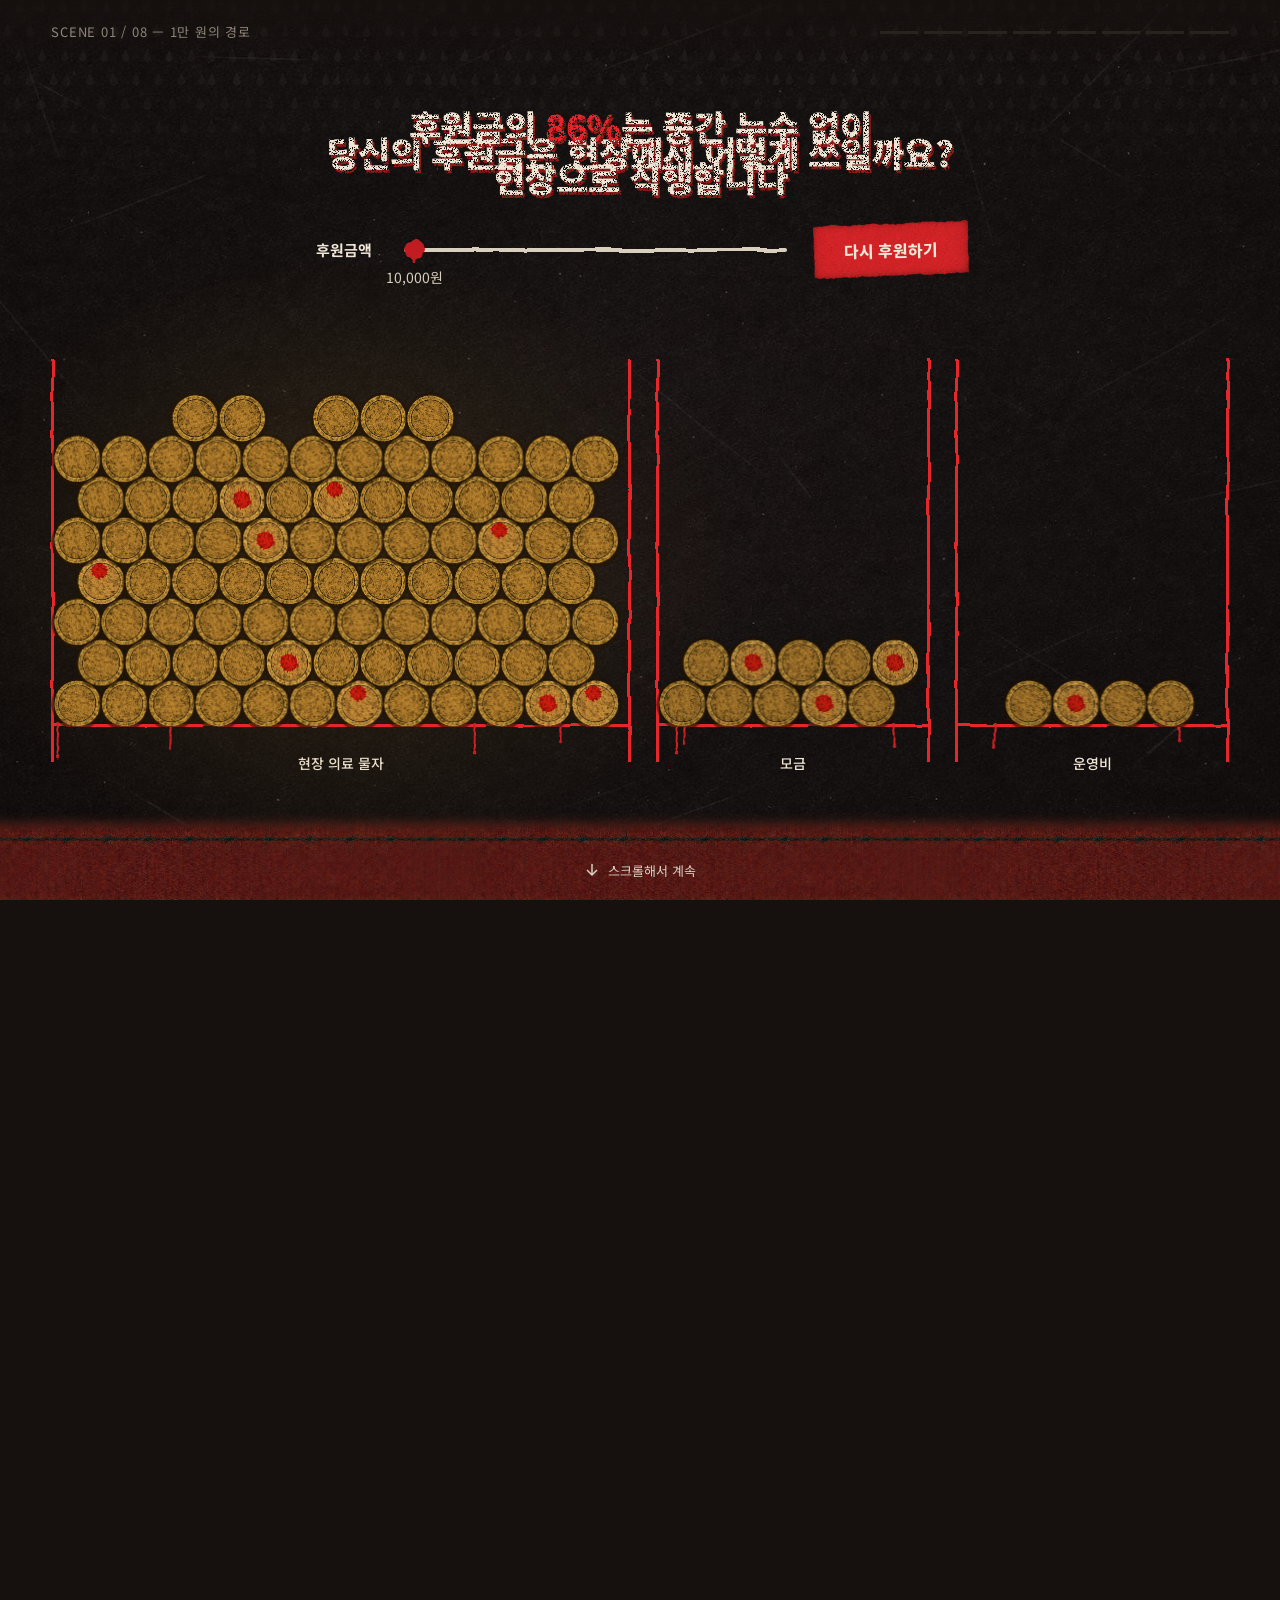
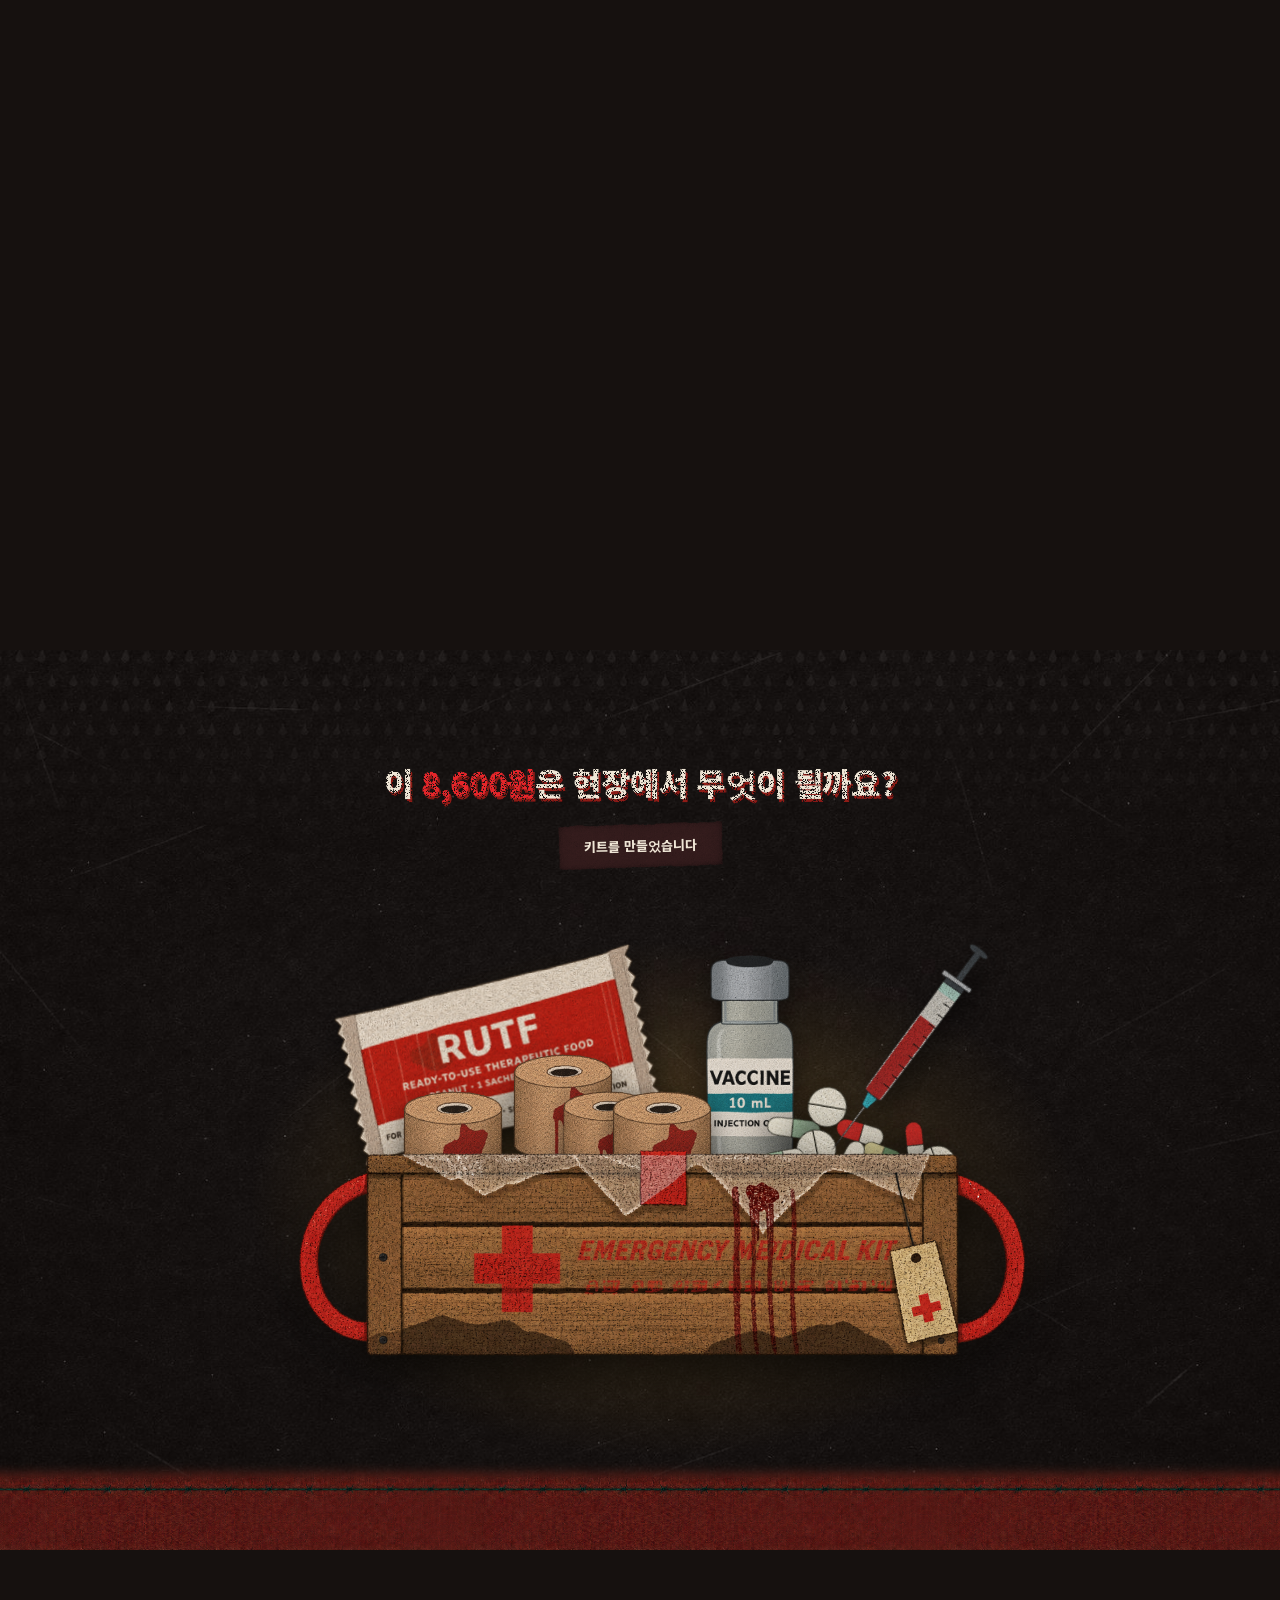
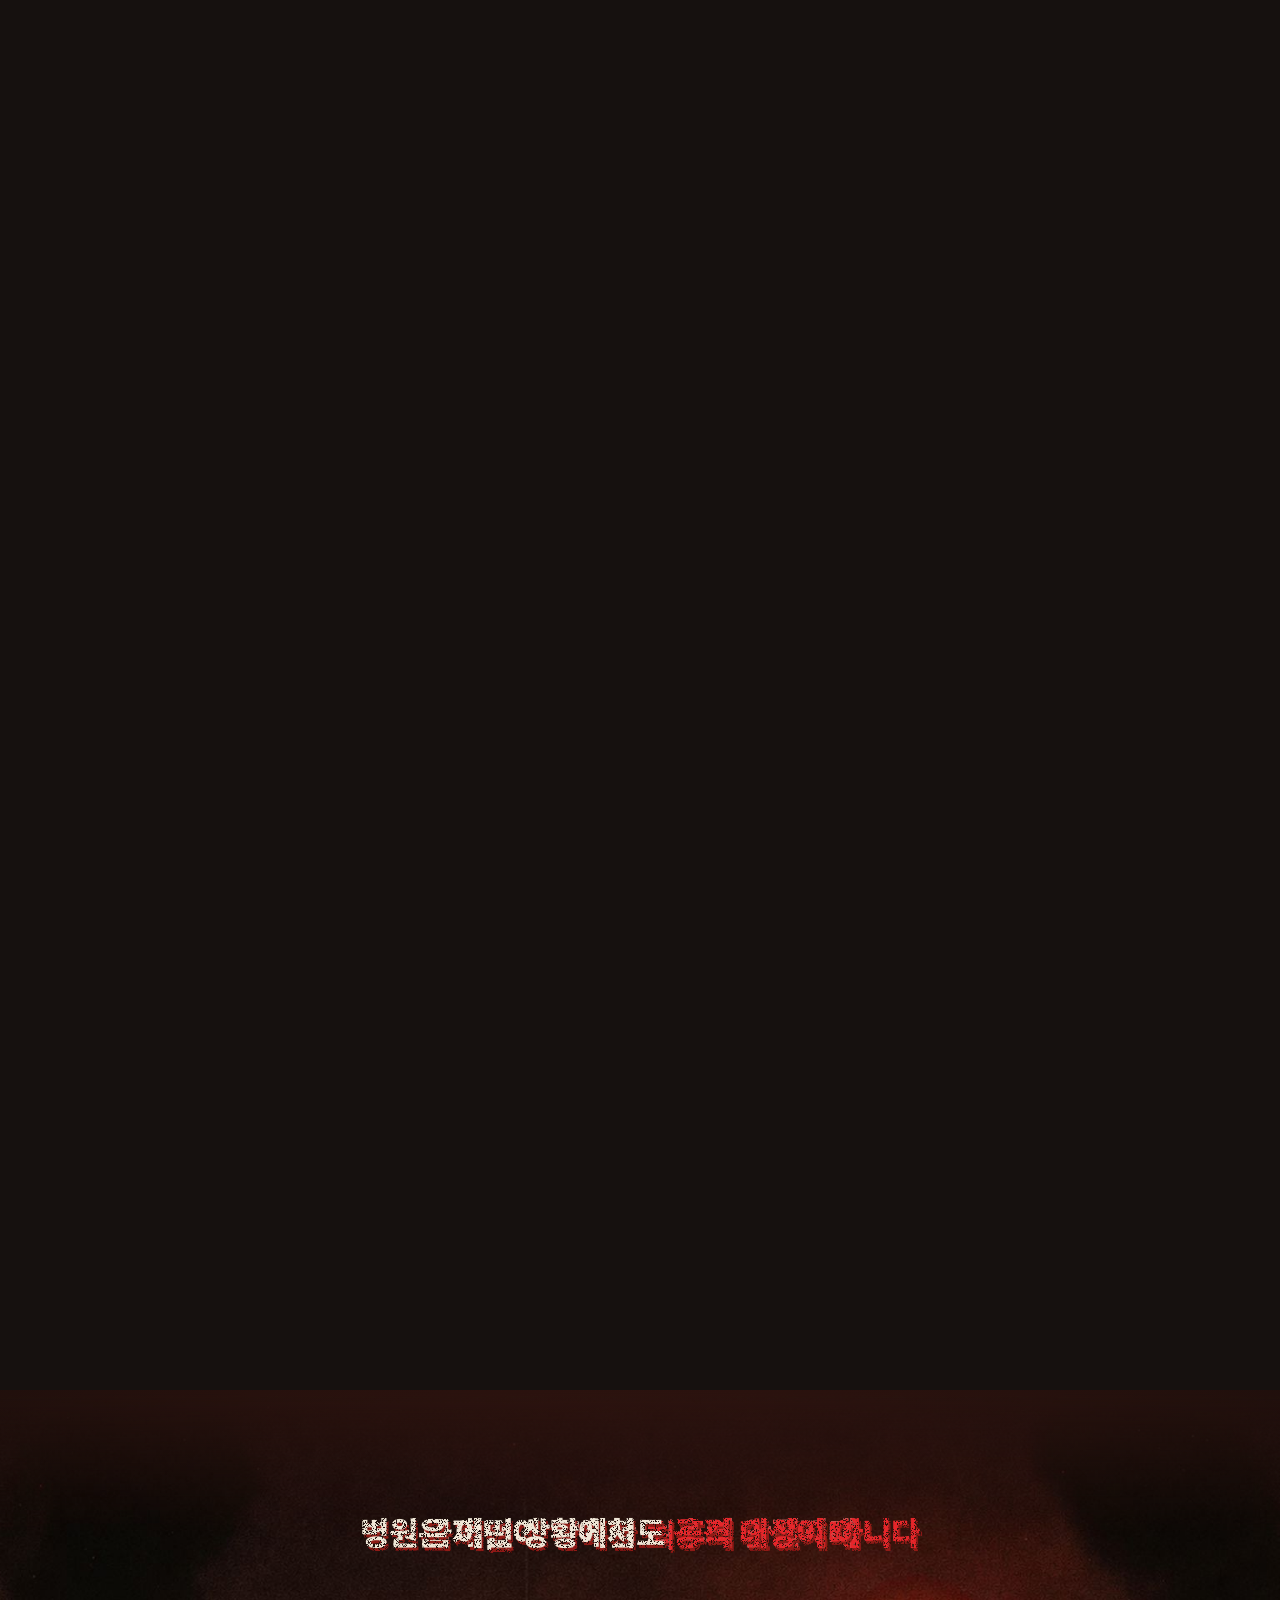
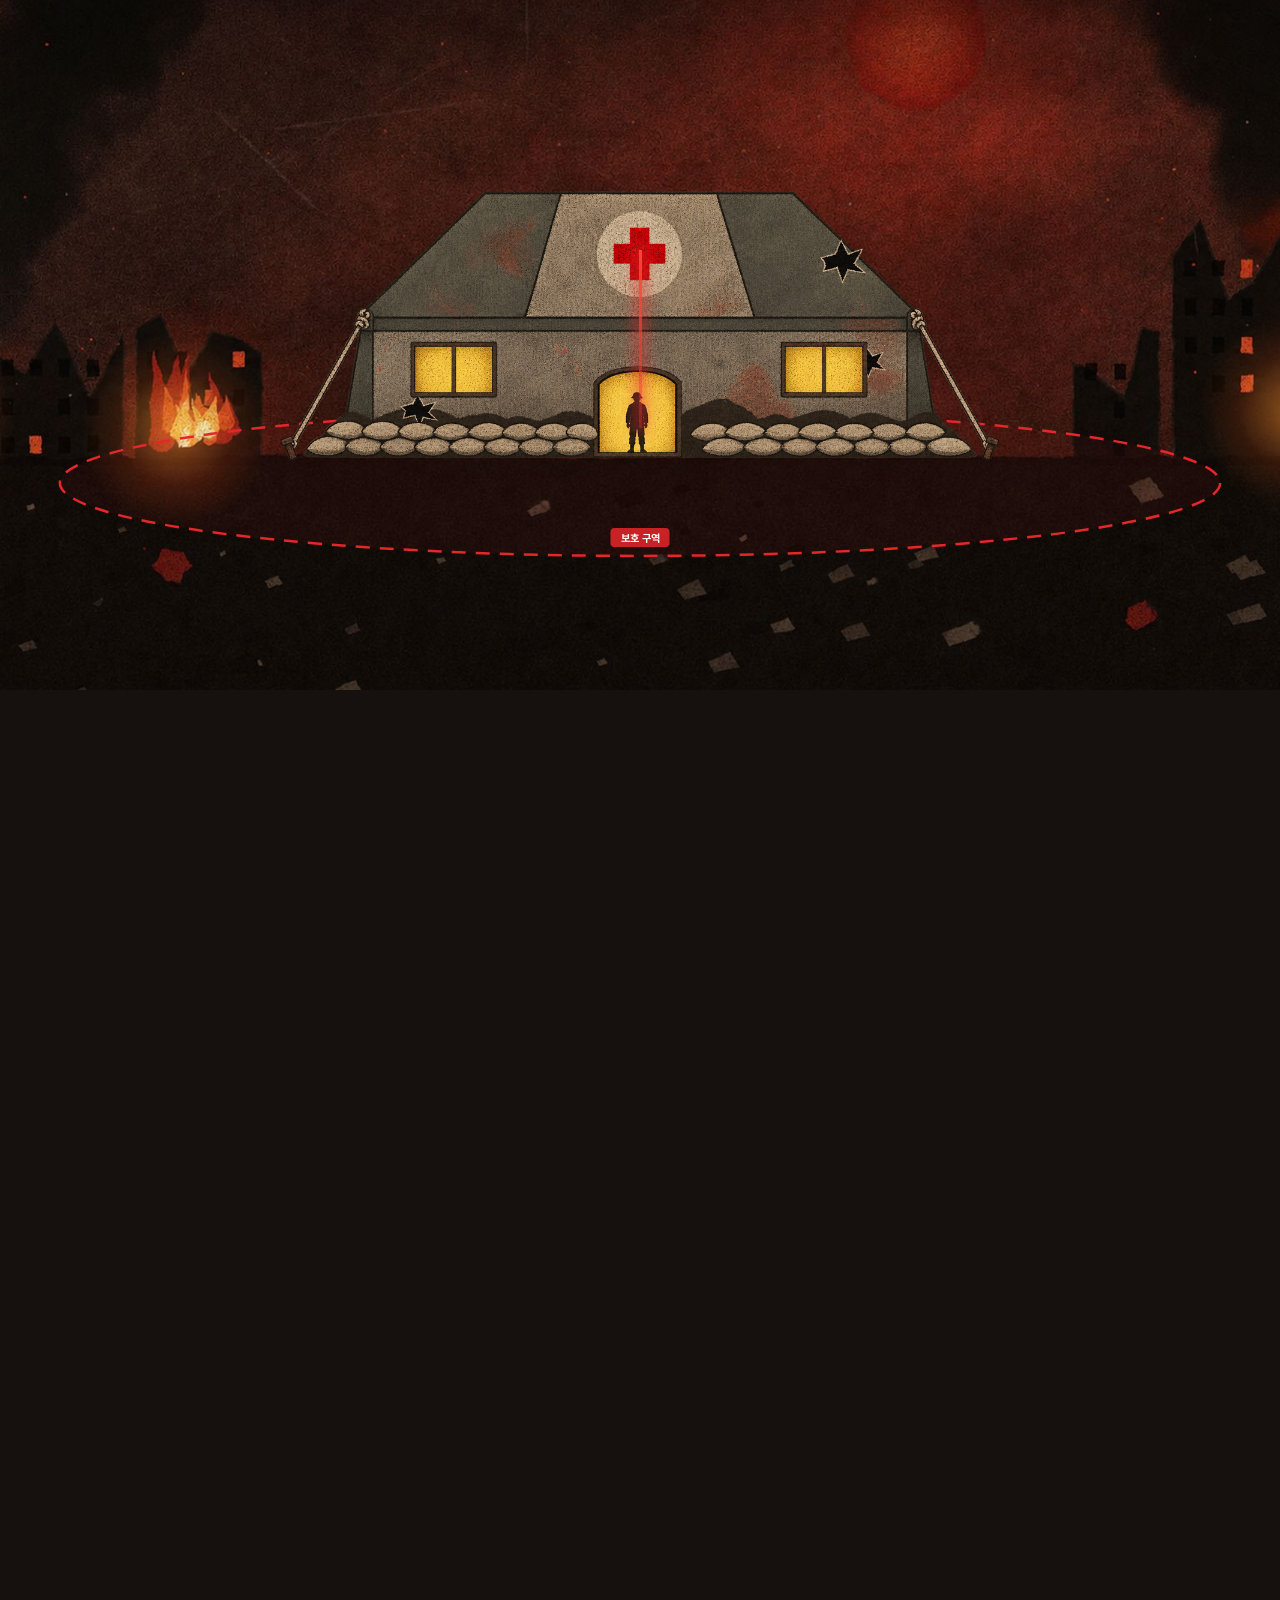
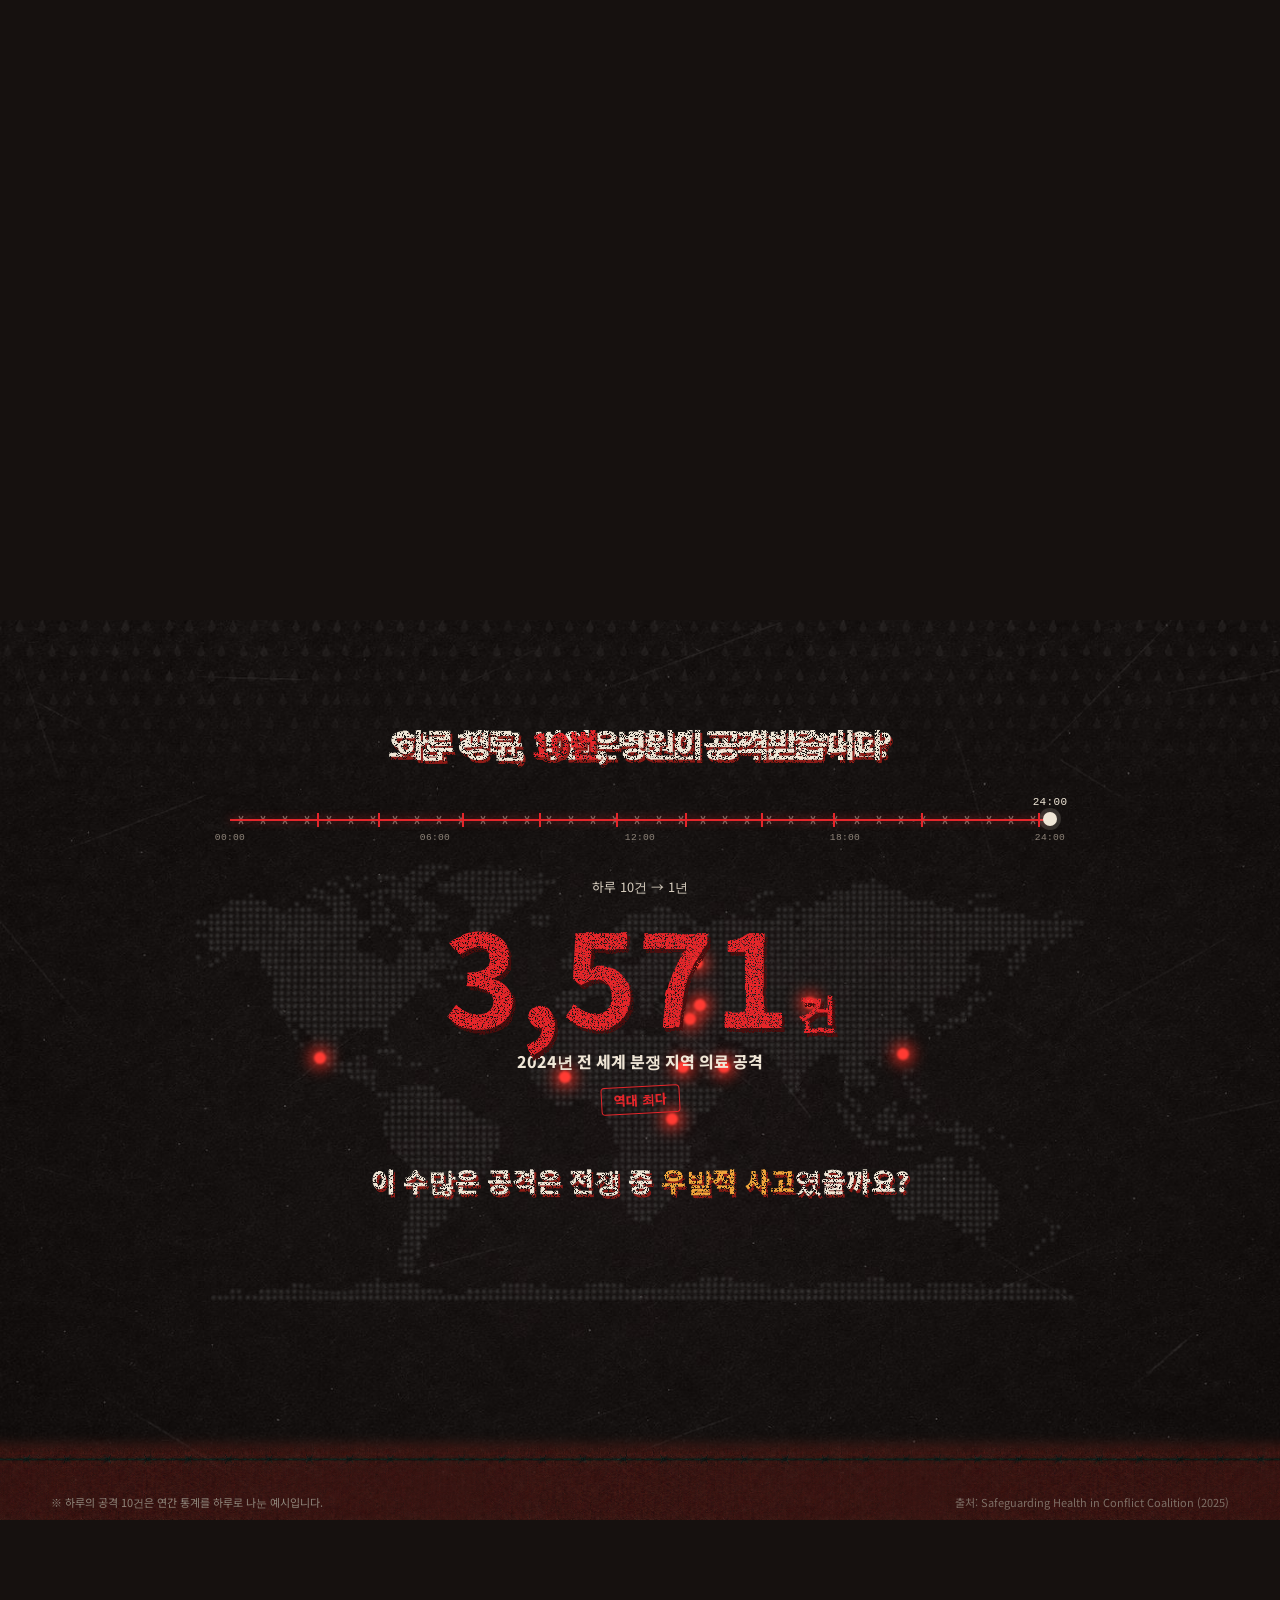
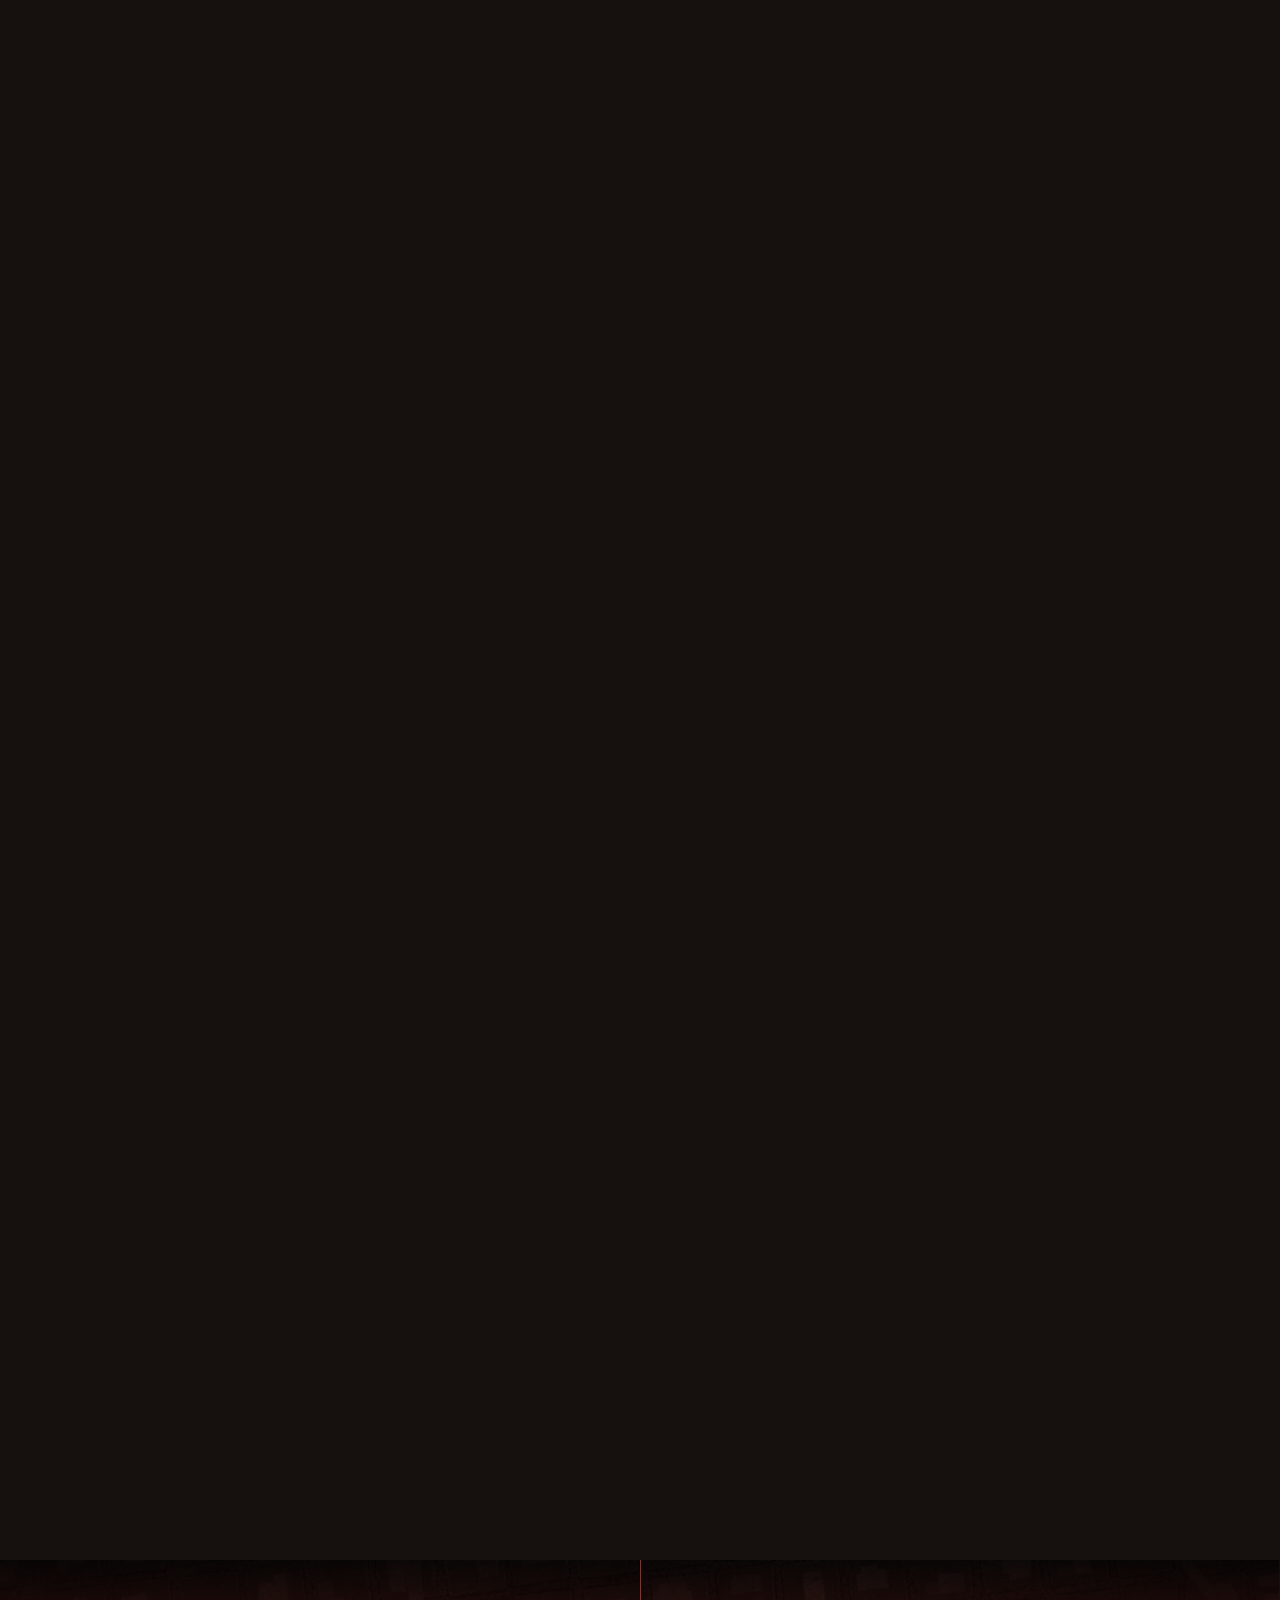
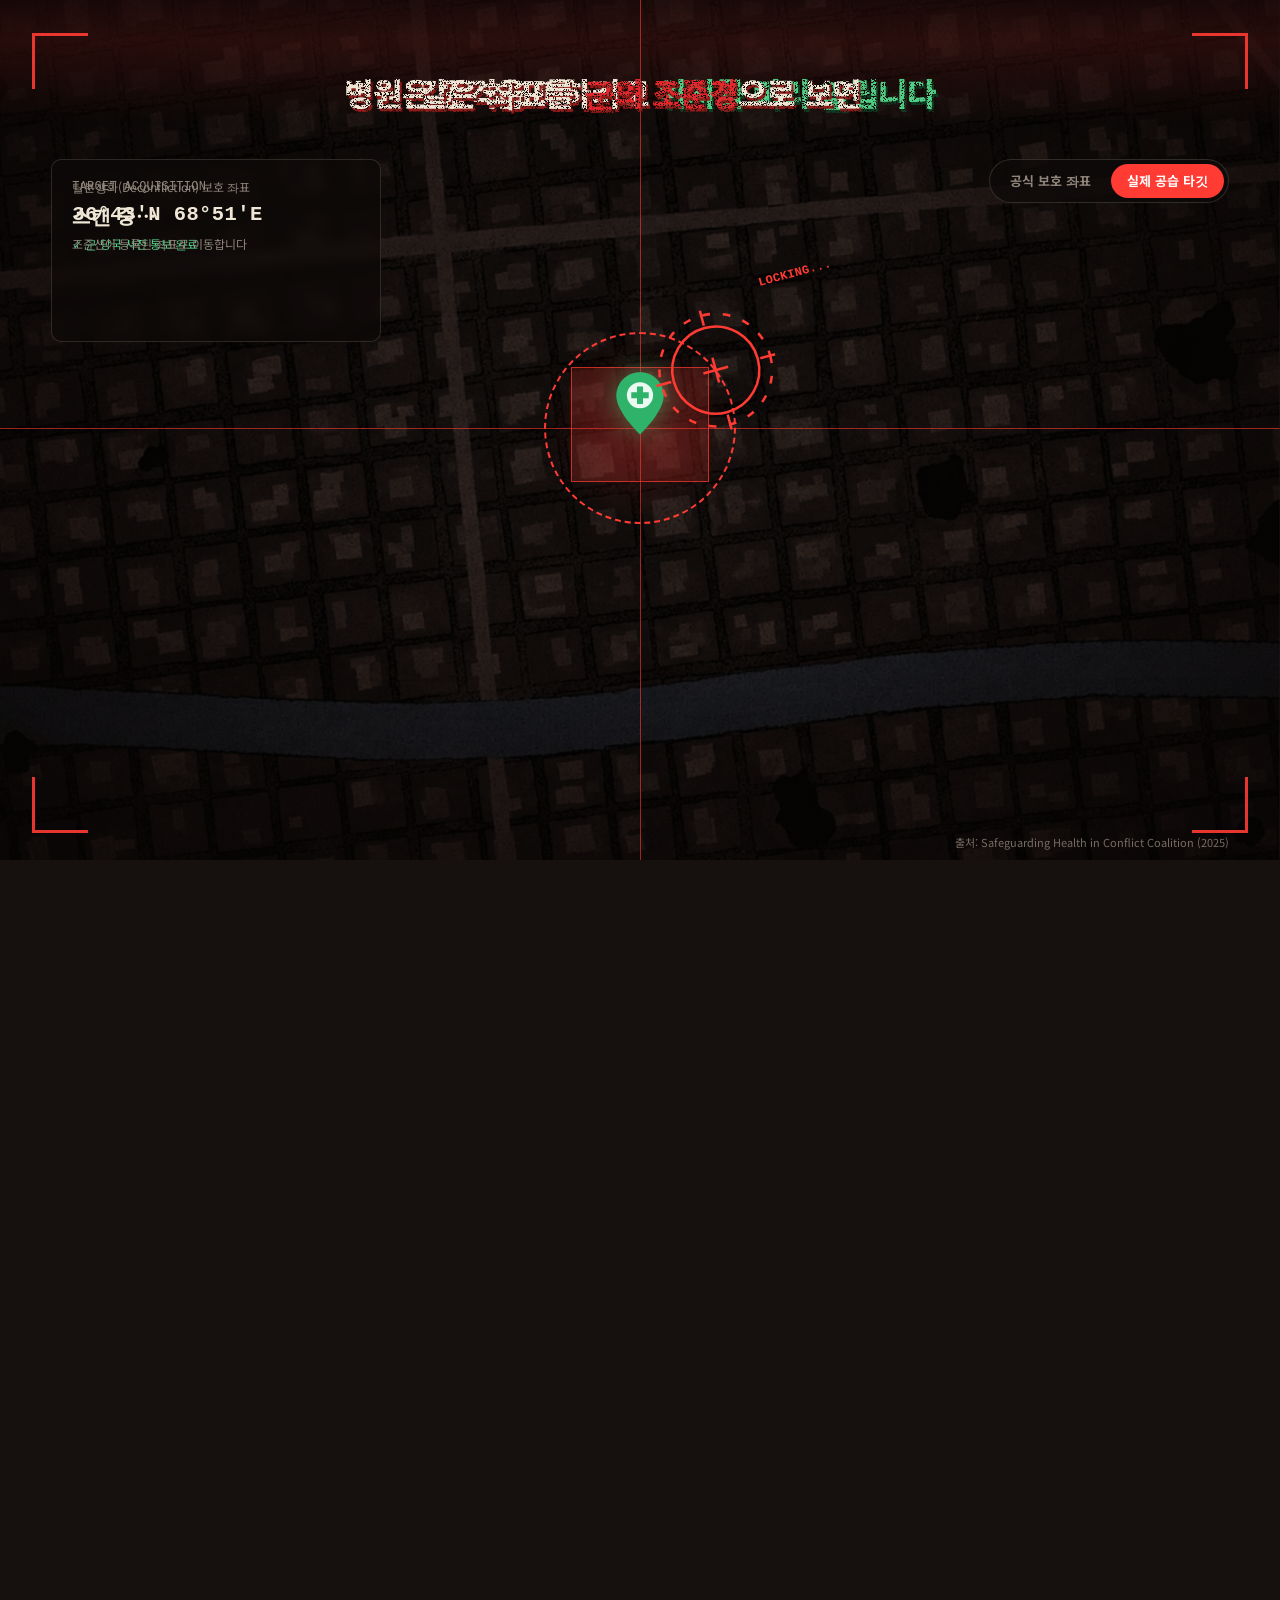
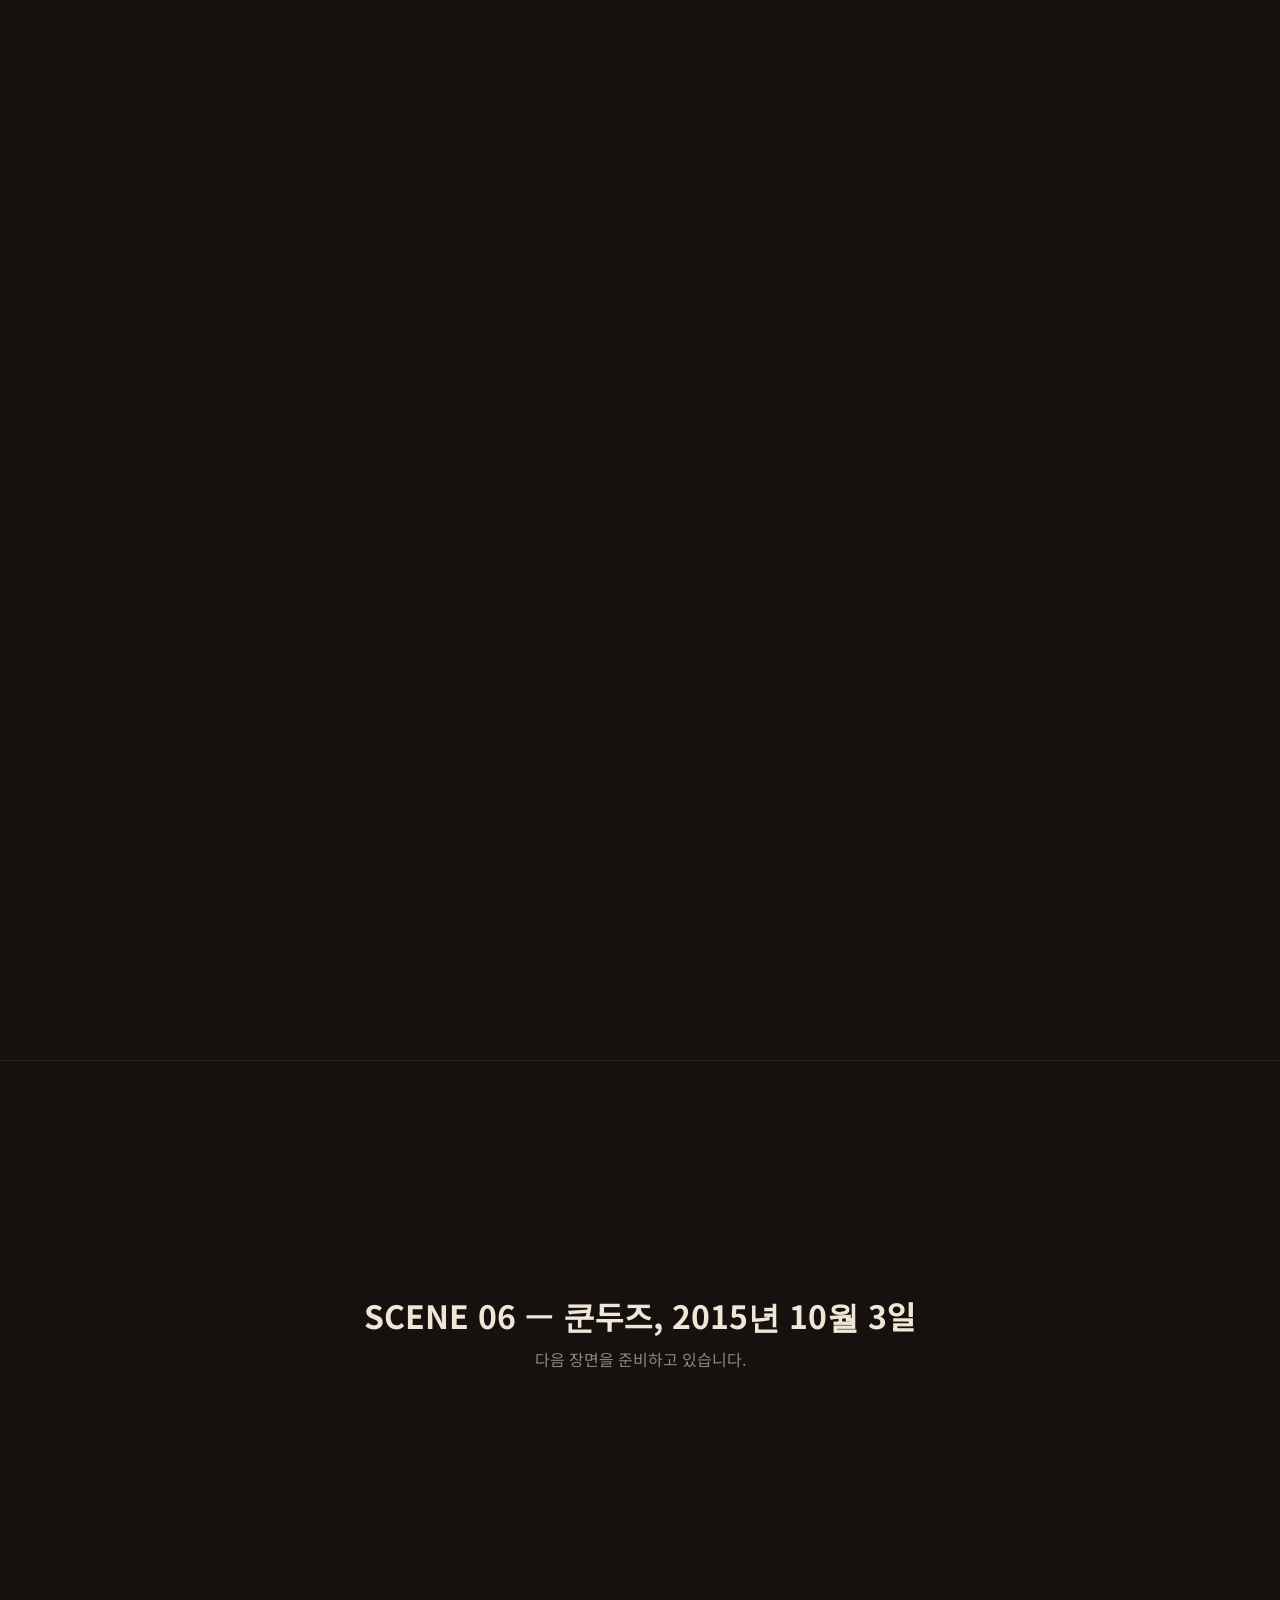
==== commit 5a323cb0: "Add Scene 05: protected coordinates become strike coordinates Two buttons switch the same city map b" ====
--- a/public/index.html
+++ b/public/index.html
@@ -14,6 +14,7 @@
   <link rel="stylesheet" href="css/scenes/s02.css">
   <link rel="stylesheet" href="css/scenes/s03.css">
   <link rel="stylesheet" href="css/scenes/s04.css">
+  <link rel="stylesheet" href="css/scenes/s05.css">
 
 </head>
 <body>
@@ -261,12 +262,84 @@
       </div>
     </section>
 
-    <!-- 다음 장면 자리: SCENE 05부터 이 아래에 같은 구조로 추가 -->
+    <!-- =========================================================
+         SCENE 05 — 보호 좌표 = 공습 좌표
+         부모: .scene-05  >  .sticky-screen
+         자식: .s05-map (지도) / .s05-target (병원 · 보호 원 · 핀) / .s05-scope (조준경) /
+               .s05-toggle (시점 전환) / .s05-panel (좌표) / .s05-stat (81%)
+         ========================================================= -->
+    <section class="scene scene-05" id="scene-05" data-scene="s05" data-no="05" data-title="보호 좌표 = 공습 좌표" aria-labelledby="s05-heading">
+      <div class="sticky-screen">
+        <img class="s05-map" src="images/s05/city_map.jpg" alt="도시 항공 지도">
+        <div class="s05-tint" aria-hidden="true"></div>
+        <div class="s05-vignette" aria-hidden="true"></div>
+        <div class="s05-scan" aria-hidden="true"></div>
+        <span class="s05-cross s05-cross--h" aria-hidden="true"></span>
+        <span class="s05-cross s05-cross--v" aria-hidden="true"></span>
+        <div class="s05-frame" aria-hidden="true"><i></i><i></i><i></i><i></i></div>
+
+        <div class="s05-target">
+          <span class="s05-building" aria-hidden="true"></span>
+          <span class="s05-zone" aria-hidden="true"></span>
+          <svg class="s05-pin" viewBox="0 0 40 52" aria-hidden="true"><path d="M20 1C9.5 1 1 9.4 1 19.8 1 33.5 20 51 20 51s19-17.5 19-31.2C39 9.4 30.5 1 20 1z"/><circle cx="20" cy="19.5" r="10.5" fill="#eafaf0"/><path d="M17.6 12.5h4.8v4.6H27v4.8h-4.6v4.6h-4.8v-4.6H13v-4.8h4.6z" fill="#2fb36a"/></svg>
+          <span class="s05-brackets" aria-hidden="true"><i></i><i></i><i></i><i></i></span>
+          <span class="s05-zone-label">등록된 보호 구역</span>
+        </div>
+        <div class="s05-scope mono" aria-hidden="true"><svg viewBox="-50 -50 100 100"><circle r="34"/><g class="s05-spin"><path d="M0 -48 V-36 M0 36 V48 M-48 0 H-36 M36 0 H48"/><circle r="44" stroke-dasharray="6 10"/></g><path d="M-10 0 H10 M0 -10 V10"/></svg><span class="s05-lockword"></span></div>
+
+        <div class="s05-head title-stack">
+          <h2 class="scene-title s05-title s05-title--0" id="s05-heading">병원은 공격을 피하려고 <span class="is-green">위치를 미리 알립니다</span></h2>
+          <p class="scene-title s05-title s05-title--1">같은 좌표를 <em>군의 조준경</em>으로 보면</p>
+          <p class="scene-title s05-title s05-title--2"><span class="is-green">보호 좌표</span><span class="s05-eq">=</span><em>공습 좌표</em></p>
+        </div>
+
+        <div class="s05-toggle" role="group" aria-label="지도 시점">
+          <button class="s05-view-official" type="button" aria-pressed="true">공식 보호 좌표</button>
+          <button class="s05-view-target" type="button" aria-pressed="false">실제 공습 타깃</button>
+        </div>
+
+        <div class="s05-panel scene-panel">
+          <div class="s05-p-official">
+            <p class="s05-sub">탈분쟁화(Deconfliction) 보호 좌표</p>
+            <p class="s05-coord mono">36°43'N 68°51'E</p>
+            <p class="s05-ok">✓ 군 당국 사전 통보 완료</p>
+          </div>
+          <div class="s05-p-scan">
+            <p class="s05-sub mono s05-red">TARGET ACQUISITION</p>
+            <p class="s05-coord">스캔 중…</p>
+            <p class="s05-sub">조준선이 등록된 좌표로 이동합니다</p>
+          </div>
+          <div class="s05-p-equal">
+            <p class="s05-sub s05-green">군에 통보된 보호 좌표</p>
+            <p class="s05-coord mono">36°43'N 68°51'E</p>
+            <p class="s05-sub s05-red">공습 타깃 좌표</p>
+            <p class="s05-coord mono">36°43'N 68°51'E</p>
+            <span class="s05-match">100% 일치</span>
+          </div>
+        </div>
+        <p class="s05-callout">보호받기 위해 보낸 좌표가<br>공격의 조준점이 되었습니다</p>
+        <p class="s05-tgt mono">TGT 36°43'N 68°51'E<span>등록된 보호 좌표와 동일</span></p>
+
+        <aside class="s05-stat">
+          <p class="s05-stat-ask">그렇다면, 누가 공격했을까?</p>
+          <p class="big-number s05-stat-num"><b>0</b><small>%</small></p>
+          <p class="s05-stat-text">2024년 의료 공격의 약 81%는<br><em>국가 군대 등 국가 행위자</em>에 의해<br>일어났습니다</p>
+          <div class="s05-bar" aria-hidden="true"><span></span></div>
+          <div class="s05-bar-labels"><span>국가 행위자 81%</span><span>그 외 19%</span></div>
+          <p class="s05-stat-note">위치를 알리는 것만으로는 병원을 지킬 수 없었습니다.<br>보호하겠다고 약속한 쪽이, 그 좌표로 공격했습니다.</p>
+          <button class="scene-link s05-next" type="button">쿤두즈 외상센터, 2015년 10월 3일 →</button>
+        </aside>
+        <p class="visually-hidden s05-live" aria-live="polite"></p>
+        <p class="scene-source">출처: Safeguarding Health in Conflict Coalition (2025)</p>
+      </div>
+    </section>
+
+    <!-- 다음 장면 자리: SCENE 06부터 이 아래에 같은 구조로 추가 -->
 
   </main>
 
   <footer class="story-footer">
-    <p class="story-footer-next">SCENE 05 — 보호 좌표 = 공습 좌표</p>
+    <p class="story-footer-next">SCENE 06 — 쿤두즈, 2015년 10월 3일</p>
     <p class="story-footer-note">다음 장면을 준비하고 있습니다.</p>
   </footer>
 
@@ -277,5 +350,6 @@
   <script src="js/scenes/s02.js"></script>
   <script src="js/scenes/s03.js"></script>
   <script src="js/scenes/s04.js"></script>
+  <script src="js/scenes/s05.js"></script>
 </body>
 </html>
--- a/public/css/scenes/s05.css
+++ b/public/css/scenes/s05.css
@@ -0,0 +1,307 @@
+/* =========================================================
+   SCENE 05 — 보호 좌표 = 공습 좌표
+   방식: 클릭(시점 전환) + 상태 단계형
+   부모 영역 : .scene-05          고정 화면 : .scene-05 > .sticky-screen
+   시점      : .is-view-target (실제 공습 타깃) / 없으면 공식 보호 좌표 — 버튼으로 언제든 전환
+   상태      : is-step-1 조준경 접근 → is-step-2 좌표 일치 · 잠금 → is-step-3 81% 패널
+   ========================================================= */
+
+.scene-05 { --scene-length: 300vh; --c: #4fcf86; --c-dim: rgba(79, 207, 134, 0.18); }
+@media (pointer: coarse) { .scene-05 { --scene-length: 460vh; } }
+.scene-05.is-view-target { --c: #ff3b33; --c-dim: rgba(255, 59, 51, 0.18); }
+
+.scene-05 .sticky-screen { background: #0f0c0a; }
+.scene-05 .sticky-screen::after { display: none; }
+
+/* ---------- 지도 ---------- */
+.s05-map {
+  position: absolute;
+  inset: -4%;
+  width: 108%;
+  height: 108%;
+  object-fit: cover;
+  animation: s05-pan 30s ease-in-out infinite alternate;
+  transition: filter 0.8s ease;
+}
+@keyframes s05-pan { from { transform: translate(0, 0) scale(1); } to { transform: translate(-1.5%, -1%) scale(1.04); } }
+.is-step-1 .s05-map,
+.is-view-target .s05-map { filter: saturate(0.6) brightness(0.9); }
+
+.s05-tint {
+  position: absolute;
+  inset: 0;
+  background: radial-gradient(70% 70% at 50% 52%, rgba(160, 20, 16, 0.22), rgba(90, 8, 6, 0.55));
+  mix-blend-mode: multiply;
+  opacity: 0;
+  transition: opacity 0.7s ease;
+  pointer-events: none;
+}
+.is-view-target .s05-tint { opacity: 1; }
+.s05-vignette { position: absolute; inset: 0; background: radial-gradient(80% 80% at 50% 50%, transparent 40%, rgba(6, 4, 3, 0.75)); pointer-events: none; }
+
+/* 위아래로 지나가는 스캔 선 (타깃 시점) */
+.s05-scan {
+  position: absolute;
+  left: 0; right: 0; top: 0;
+  height: 18%;
+  background: linear-gradient(to bottom, transparent, rgba(255, 59, 51, 0.12), transparent);
+  opacity: 0;
+  animation: s05-scan 3.2s linear infinite;
+  pointer-events: none;
+}
+.is-view-target .s05-scan { opacity: 1; }
+@keyframes s05-scan { from { transform: translateY(-100%); } to { transform: translateY(560%); } }
+
+/* ---------- 십자선 ---------- */
+.s05-cross {
+  position: absolute;
+  background: var(--c);
+  opacity: 0.55;
+  transition: background-color 0.6s ease;
+  pointer-events: none;
+}
+.s05-cross--h { left: 0; right: 0; top: 52%; height: 1px; background: repeating-linear-gradient(to right, var(--c) 0 10px, transparent 10px 18px); }
+.s05-cross--v { top: 0; bottom: 0; left: 50%; width: 1px; background: repeating-linear-gradient(to bottom, var(--c) 0 10px, transparent 10px 18px); }
+.is-view-target .s05-cross--h { background: var(--c); opacity: 0.6; }
+.is-view-target .s05-cross--v { background: var(--c); opacity: 0.6; }
+
+/* ---------- 병원 표시: 건물 사각형 · 보호 원 · 핀 ---------- */
+.s05-target {
+  position: absolute;
+  left: 50%;
+  top: 52%;
+  width: clamp(150px, 15vw, 290px);
+  aspect-ratio: 1;
+  transform: translate(-50%, -50%);
+}
+.s05-building {
+  position: absolute;
+  inset: 18% 14% 22% 14%;
+  border: 1.5px solid color-mix(in srgb, var(--c) 70%, transparent);
+  background: var(--c-dim);
+  transition: border-color 0.6s, background-color 0.6s;
+}
+.s05-zone {
+  position: absolute;
+  inset: 0;
+  border: 2px dashed var(--c);
+  border-radius: 50%;
+  background: radial-gradient(closest-side, var(--c-dim), transparent);
+  animation: s05-breathe 2.8s ease-in-out infinite;
+  transition: border-color 0.6s;
+}
+@keyframes s05-breathe { 50% { transform: scale(1.06); opacity: 0.75; } }
+.is-step-2 .s05-zone { animation: none; opacity: 0.35; }
+
+.s05-pin {
+  position: absolute;
+  left: 50%;
+  top: 50%;
+  width: 26%;
+  transform: translate(-50%, -88%);
+  filter: drop-shadow(0 0 14px rgba(79, 207, 134, 0.6)) drop-shadow(0 4px 4px rgba(0, 0, 0, 0.6));
+  animation: s05-drop 0.8s cubic-bezier(0.34, 1.6, 0.64, 1) 1;
+}
+@keyframes s05-drop { from { transform: translate(-50%, -260%); opacity: 0; } }
+.s05-pin path { fill: #2fb36a; }
+.is-view-target .s05-pin { filter: drop-shadow(0 0 14px rgba(79, 207, 134, 0.5)); }
+
+.s05-zone-label {
+  position: absolute;
+  left: 50%;
+  top: 104%;
+  transform: translateX(-50%);
+  font-size: clamp(11px, 0.85vw, 14px);
+  font-weight: 700;
+  color: var(--c);
+  white-space: nowrap;
+  transition: color 0.6s;
+}
+.is-step-1 .s05-zone-label { opacity: 0; }
+
+/* 건물을 조이는 모서리 괄호 (잠금) */
+.s05-brackets { position: absolute; inset: 6%; opacity: 0; transform: scale(1.5); transition: opacity 0.4s, transform 0.6s var(--ease); }
+.s05-brackets i { position: absolute; width: 22%; height: 22%; border: 3px solid #ff3b33; }
+.s05-brackets i:nth-child(1) { left: 0; top: 0; border-right: 0; border-bottom: 0; }
+.s05-brackets i:nth-child(2) { right: 0; top: 0; border-left: 0; border-bottom: 0; }
+.s05-brackets i:nth-child(3) { left: 0; bottom: 0; border-right: 0; border-top: 0; }
+.s05-brackets i:nth-child(4) { right: 0; bottom: 0; border-left: 0; border-top: 0; }
+.is-step-2 .s05-brackets { opacity: 1; transform: none; transition-delay: 0.6s; animation: s05-lock 0.9s steps(2) 1.2s 3; }
+@keyframes s05-lock { 50% { opacity: 0.2; } }
+
+/* ---------- 조준경 ---------- */
+.s05-scope {
+  position: absolute;
+  left: 50%;
+  top: 52%;
+  width: clamp(110px, 10vw, 200px);
+  aspect-ratio: 1;
+  color: #ff3b33;
+  opacity: 0;
+  transform: translate(-50%, -50%) translate(26vw, -24vh) rotate(-60deg) scale(1.3);
+  transition: transform 1.6s cubic-bezier(0.65, 0, 0.35, 1), opacity 0.5s ease;
+  pointer-events: none;
+}
+.s05-scope svg { width: 100%; height: 100%; overflow: visible; }
+.s05-scope svg circle, .s05-scope svg path { fill: none; stroke: currentColor; stroke-width: 2; }
+.s05-scope .s05-spin { transform-origin: 0 0; animation: s05-spin 6s linear infinite; }
+@keyframes s05-spin { to { transform: rotate(360deg); } }
+.is-step-1.is-view-target .s05-scope { opacity: 1; transform: translate(-50%, -50%) translate(6vw, -6vh) rotate(-15deg) scale(1); }
+.is-step-2.is-view-target .s05-scope { opacity: 1; transform: translate(-50%, -50%); transition-duration: 0.8s; }
+.s05-lockword {
+  position: absolute;
+  left: 100%;
+  bottom: 100%;
+  font-size: 12px;
+  font-weight: 700;
+  white-space: nowrap;
+  animation: s05-blink 0.8s steps(2) infinite;
+}
+@keyframes s05-blink { 50% { opacity: 0.25; } }
+.s05-lockword::after { content: "LOCKING..."; }
+.is-step-2 .s05-lockword { animation: none; }
+.is-step-2 .s05-lockword::after { content: "LOCKED"; }
+
+/* 화면 네 모서리의 조준 프레임 */
+.s05-frame i { position: absolute; width: 56px; height: 56px; border: 3px solid #ff3b33; opacity: 0; transition: opacity 0.5s, transform 0.6s var(--ease); }
+.s05-frame i:nth-child(1) { left: 2.5%; top: calc(var(--top-space) + 1%); border-right: 0; border-bottom: 0; transform: translate(-20px, -20px); }
+.s05-frame i:nth-child(2) { right: 2.5%; top: calc(var(--top-space) + 1%); border-left: 0; border-bottom: 0; transform: translate(20px, -20px); }
+.s05-frame i:nth-child(3) { left: 2.5%; bottom: calc(3% + var(--toolbar)); border-right: 0; border-top: 0; transform: translate(-20px, 20px); }
+.s05-frame i:nth-child(4) { right: 2.5%; bottom: calc(3% + var(--toolbar)); border-left: 0; border-top: 0; transform: translate(20px, 20px); }
+.is-view-target .s05-frame i { opacity: 0.9; transform: none; }
+
+/* ---------- 제목 ---------- */
+.s05-head { position: absolute; left: var(--gutter); right: var(--gutter); top: calc(var(--top-space) + 5vh); z-index: 3; }
+.s05-title--1, .s05-title--2 { opacity: 0; transform: translateY(24px); }
+.is-step-1 .s05-title--0 { opacity: 0; transform: translateY(-16px); }
+.is-step-1 .s05-title--1 { opacity: 1; transform: none; transition-delay: 0.3s; }
+.is-step-2 .s05-title--1 { opacity: 0; transform: translateY(-16px); transition-delay: 0s; }
+.is-step-2 .s05-title--2 { opacity: 1; transform: none; transition-delay: 0.3s; }
+.is-step-3 .s05-head { opacity: 0; transition: opacity 0.4s; }
+.s05-eq { color: var(--fg); margin: 0 0.15em; }
+
+/* ---------- 시점 전환 버튼 ---------- */
+.s05-toggle {
+  position: absolute;
+  right: var(--gutter);
+  top: calc(var(--top-space) + 15vh);
+  z-index: 4;
+  display: flex;
+  gap: 4px;
+  padding: 4px;
+  border: 1px solid rgba(239, 230, 214, 0.15);
+  border-radius: 999px;
+  background: rgba(14, 10, 9, 0.8);
+}
+.s05-toggle button {
+  min-height: 34px;
+  padding: 0 16px;
+  border: 0;
+  border-radius: 999px;
+  background: transparent;
+  color: var(--muted);
+  font: inherit;
+  font-size: 13px;
+  font-weight: 700;
+  cursor: pointer;
+  transition: background-color 0.3s, color 0.3s;
+}
+.s05-toggle button:focus-visible { outline: 2px solid var(--gold); outline-offset: 2px; }
+.s05-toggle button[aria-pressed="true"] { color: #0c0a09; }
+.s05-toggle .s05-view-official[aria-pressed="true"] { background: #4fcf86; }
+.s05-toggle .s05-view-target[aria-pressed="true"] { background: #ff3b33; color: #fff; }
+.is-step-3 .s05-toggle { opacity: 0; pointer-events: none; }
+
+/* ---------- 좌표 패널 ---------- */
+.s05-panel {
+  position: absolute;
+  left: var(--gutter);
+  top: calc(var(--top-space) + 15vh);
+  z-index: 4;
+  width: min(330px, 40vw);
+  display: grid;
+}
+.s05-panel > div { grid-area: 1 / 1; transition: opacity 0.4s ease; }
+.s05-panel .s05-coord { margin: 4px 0; font-size: clamp(18px, 1.6vw, 28px); font-weight: 700; color: var(--fg); }
+.s05-panel .s05-ok { margin: 0; font-size: 12px; color: #4fcf86; }
+.s05-panel .s05-red { color: #ff3b33; }
+.s05-panel .s05-green { color: #4fcf86; }
+.s05-panel .s05-sub { margin: 0; font-size: 12px; color: var(--muted); }
+.s05-panel .s05-match { display: inline-block; margin-top: 8px; padding: 2px 10px; border: 1.5px solid #ff3b33; border-radius: 999px; color: #ff3b33; font-size: 12px; font-weight: 800; }
+.s05-p-scan, .s05-p-equal { opacity: 0; }
+.is-view-target .s05-p-official { opacity: 0; }
+.is-view-target .s05-p-scan { opacity: 1; }
+.is-step-2 .s05-p-official, .is-step-2 .s05-p-scan { opacity: 0; }
+.is-step-2 .s05-p-equal { opacity: 1; }
+.is-step-3 .s05-panel { opacity: 0; transition: opacity 0.4s; }
+
+/* 잠금 순간의 붉은 말풍선 */
+.s05-callout {
+  position: absolute;
+  left: calc(50% + clamp(80px, 8vw, 160px));
+  top: calc(52% + 3vh);
+  z-index: 4;
+  max-width: 260px;
+  padding: 10px 14px;
+  background: #c41d20;
+  color: #fff;
+  font-size: clamp(12px, 0.95vw, 15px);
+  font-weight: 700;
+  line-height: 1.5;
+  box-shadow: 0 10px 24px rgba(0, 0, 0, 0.55);
+  opacity: 0;
+  transform: translateY(12px) scale(0.92);
+  transition: opacity 0.4s, transform 0.5s cubic-bezier(0.34, 1.6, 0.64, 1);
+}
+.is-step-2 .s05-callout { opacity: 1; transform: none; transition-delay: 1.4s; }
+.is-step-3 .s05-callout { opacity: 0; transition-delay: 0s; }
+
+/* ---------- 81% 패널 ---------- */
+.s05-stat {
+  position: absolute;
+  top: 0; right: 0; bottom: 0;
+  z-index: 5;
+  width: min(560px, 42%);
+  display: flex;
+  flex-direction: column;
+  justify-content: center;
+  gap: 14px;
+  padding: var(--top-space) clamp(24px, 3vw, 56px) calc(40px + var(--toolbar));
+  background: linear-gradient(to right, rgba(14, 10, 9, 0.85), #120d0b 18%);
+  border-left: 1px solid rgba(239, 230, 214, 0.08);
+  transform: translateX(100%);
+  transition: transform 0.9s var(--ease);
+}
+.is-step-3 .s05-stat { transform: none; }
+.s05-stat-ask { margin: 0; font-size: 14px; color: var(--muted); }
+.s05-stat-num { margin: 0; font-size: clamp(80px, 9vw, 170px); }
+.s05-stat-num small { font-size: 0.6em; }
+.s05-stat-text { margin: 0; font-size: clamp(17px, 1.5vw, 26px); font-weight: 800; line-height: 1.5; color: var(--fg); }
+.s05-stat-text em { font-style: normal; color: var(--red); }
+.s05-bar { height: 10px; background: rgba(239, 230, 214, 0.12); position: relative; overflow: hidden; }
+.s05-bar span { position: absolute; inset: 0 auto 0 0; width: 0; background: repeating-linear-gradient(45deg, #e5262b 0 6px, #c11d20 6px 12px); transition: width 1.6s var(--ease) 0.5s; }
+.is-step-3 .s05-bar span { width: 81%; }
+.s05-bar-labels { display: flex; justify-content: space-between; margin-top: -6px; font-size: 11px; color: var(--muted); }
+.s05-stat-note { margin: 0; font-size: 13px; line-height: 1.7; color: var(--fg-soft); }
+.s05-next { align-self: flex-start; margin-top: 6px; }
+.s05-tgt { position: absolute; left: var(--gutter); top: calc(var(--top-space) + 3vh); z-index: 4; margin: 0; font-size: 12px; color: #ff3b33; opacity: 0; transition: opacity 0.4s; }
+.s05-tgt span { display: block; color: var(--muted); }
+.is-step-3 .s05-tgt { opacity: 1; transition-delay: 0.5s; }
+.is-step-3 .s05-target, .is-step-3 .s05-scope { left: 29%; transition: left 0.9s var(--ease), transform 0.8s, opacity 0.5s; }
+.is-step-3 .s05-cross--v { left: 29%; transition: left 0.9s var(--ease); }
+.s05-target, .s05-cross--v { transition: left 0.9s var(--ease); }
+
+@media (max-width: 760px) {
+  .s05-toggle { left: 50%; right: auto; transform: translateX(-50%); top: calc(var(--top-space) + 22vh); }
+  .s05-toggle button { padding: 0 12px; font-size: 12px; white-space: nowrap; }
+  .s05-panel { top: auto; bottom: calc(4vh + var(--toolbar)); left: var(--gutter); right: var(--gutter); width: auto; padding: 12px 16px; }
+  .s05-callout { left: var(--gutter); right: var(--gutter); top: calc(52% + 92px); max-width: none; text-align: center; }
+  .s05-stat { top: auto; left: 0; width: 100%; height: 72%; padding: 28px var(--gutter) calc(30px + var(--toolbar)); transform: translateY(100%); border-left: 0; border-top: 1px solid rgba(239, 230, 214, 0.1); background: #120d0b; gap: 10px; }
+  .is-step-3 .s05-target, .is-step-3 .s05-scope { left: 50%; top: 22%; }
+  .is-step-3 .s05-cross--v { left: 50%; }
+  .s05-stat-num { font-size: 84px; }
+  .s05-frame i { width: 34px; height: 34px; }
+}
+@media (prefers-reduced-motion: reduce) {
+  .s05-map, .s05-zone, .s05-scan, .s05-spin, .s05-lockword { animation: none !important; }
+}
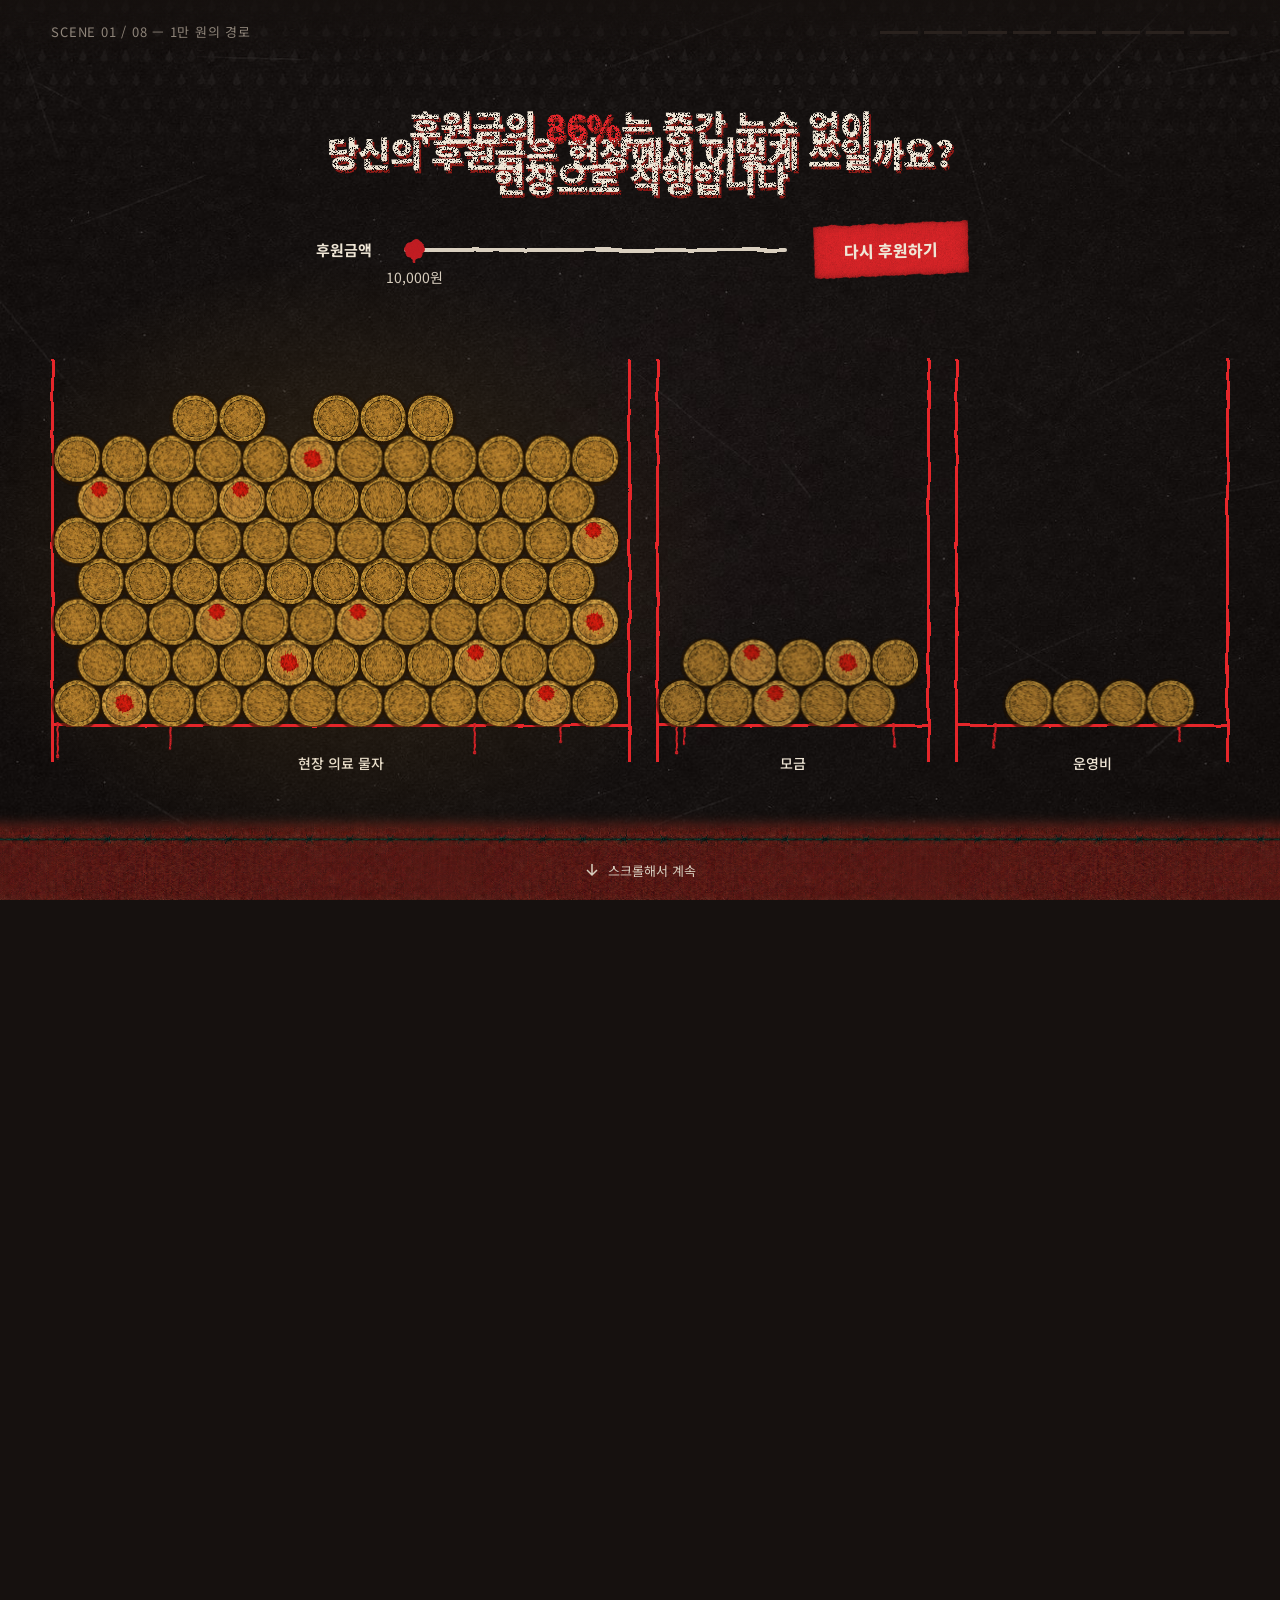
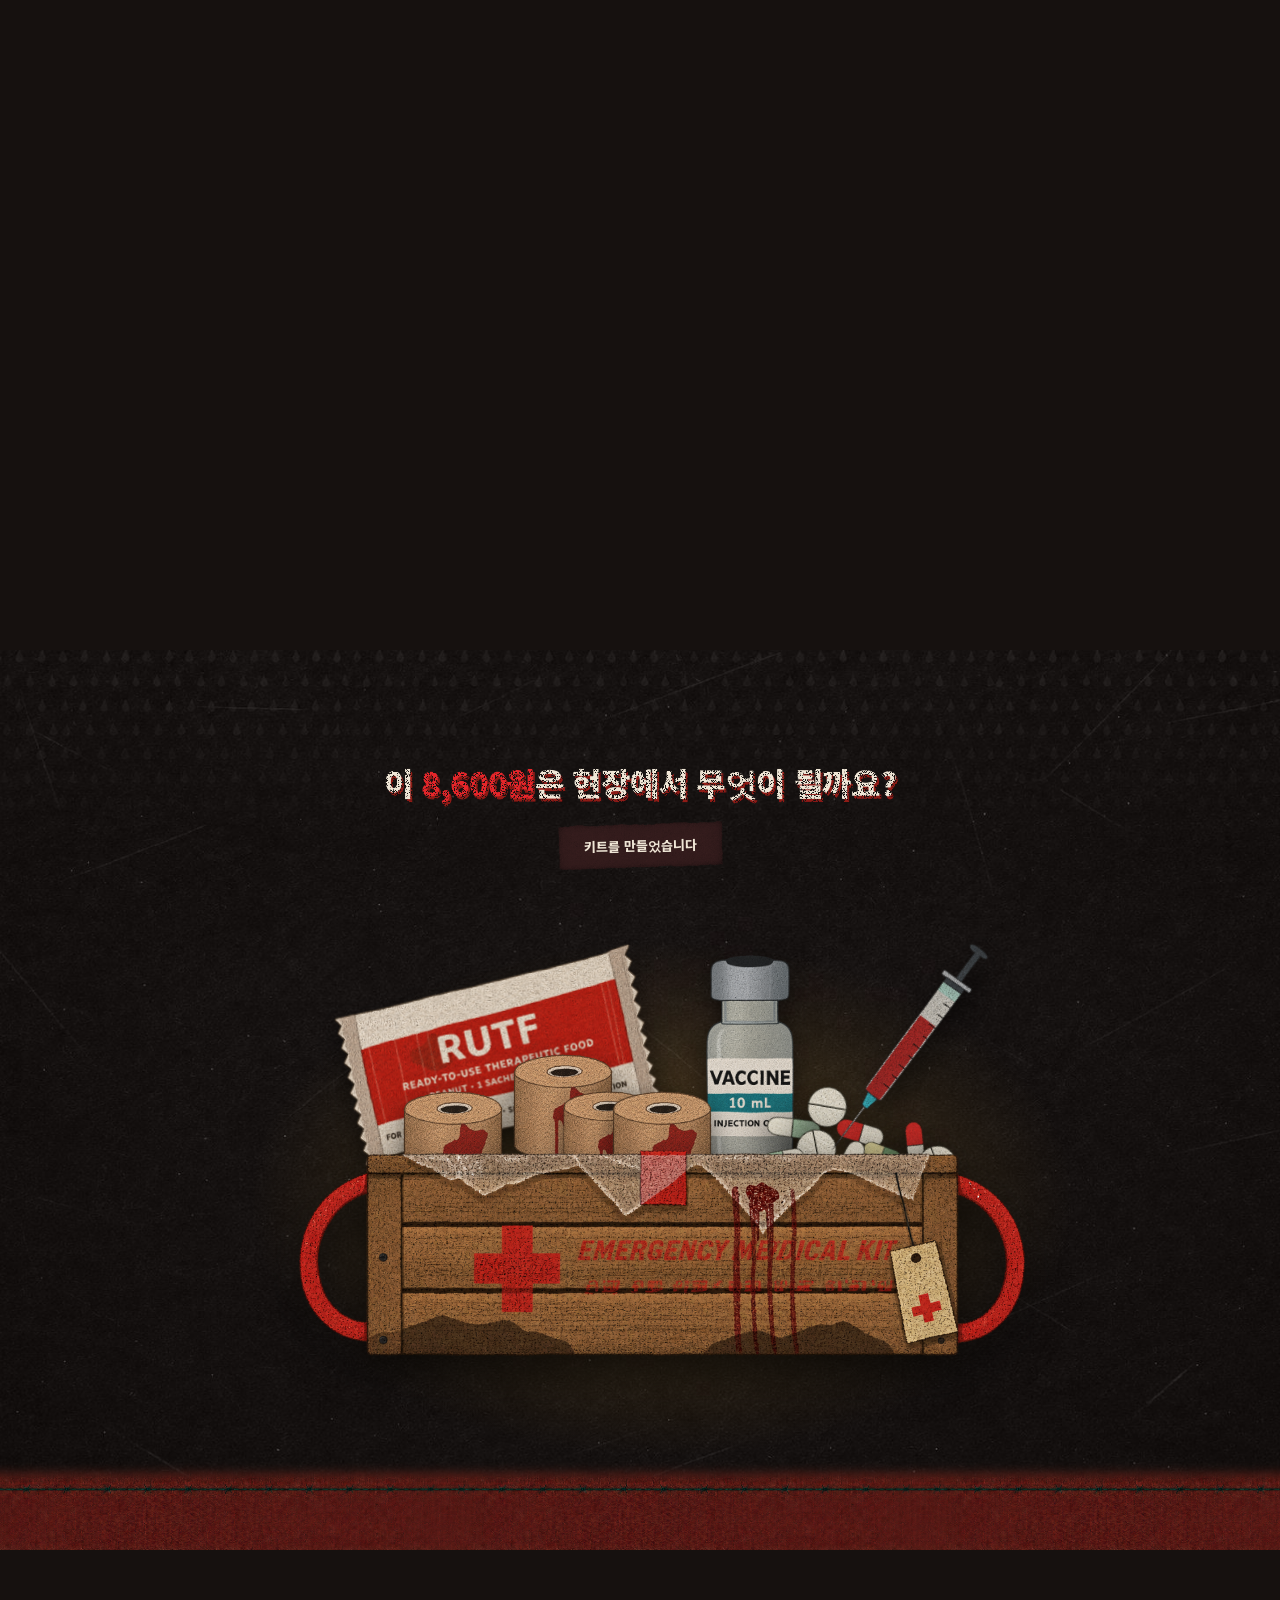
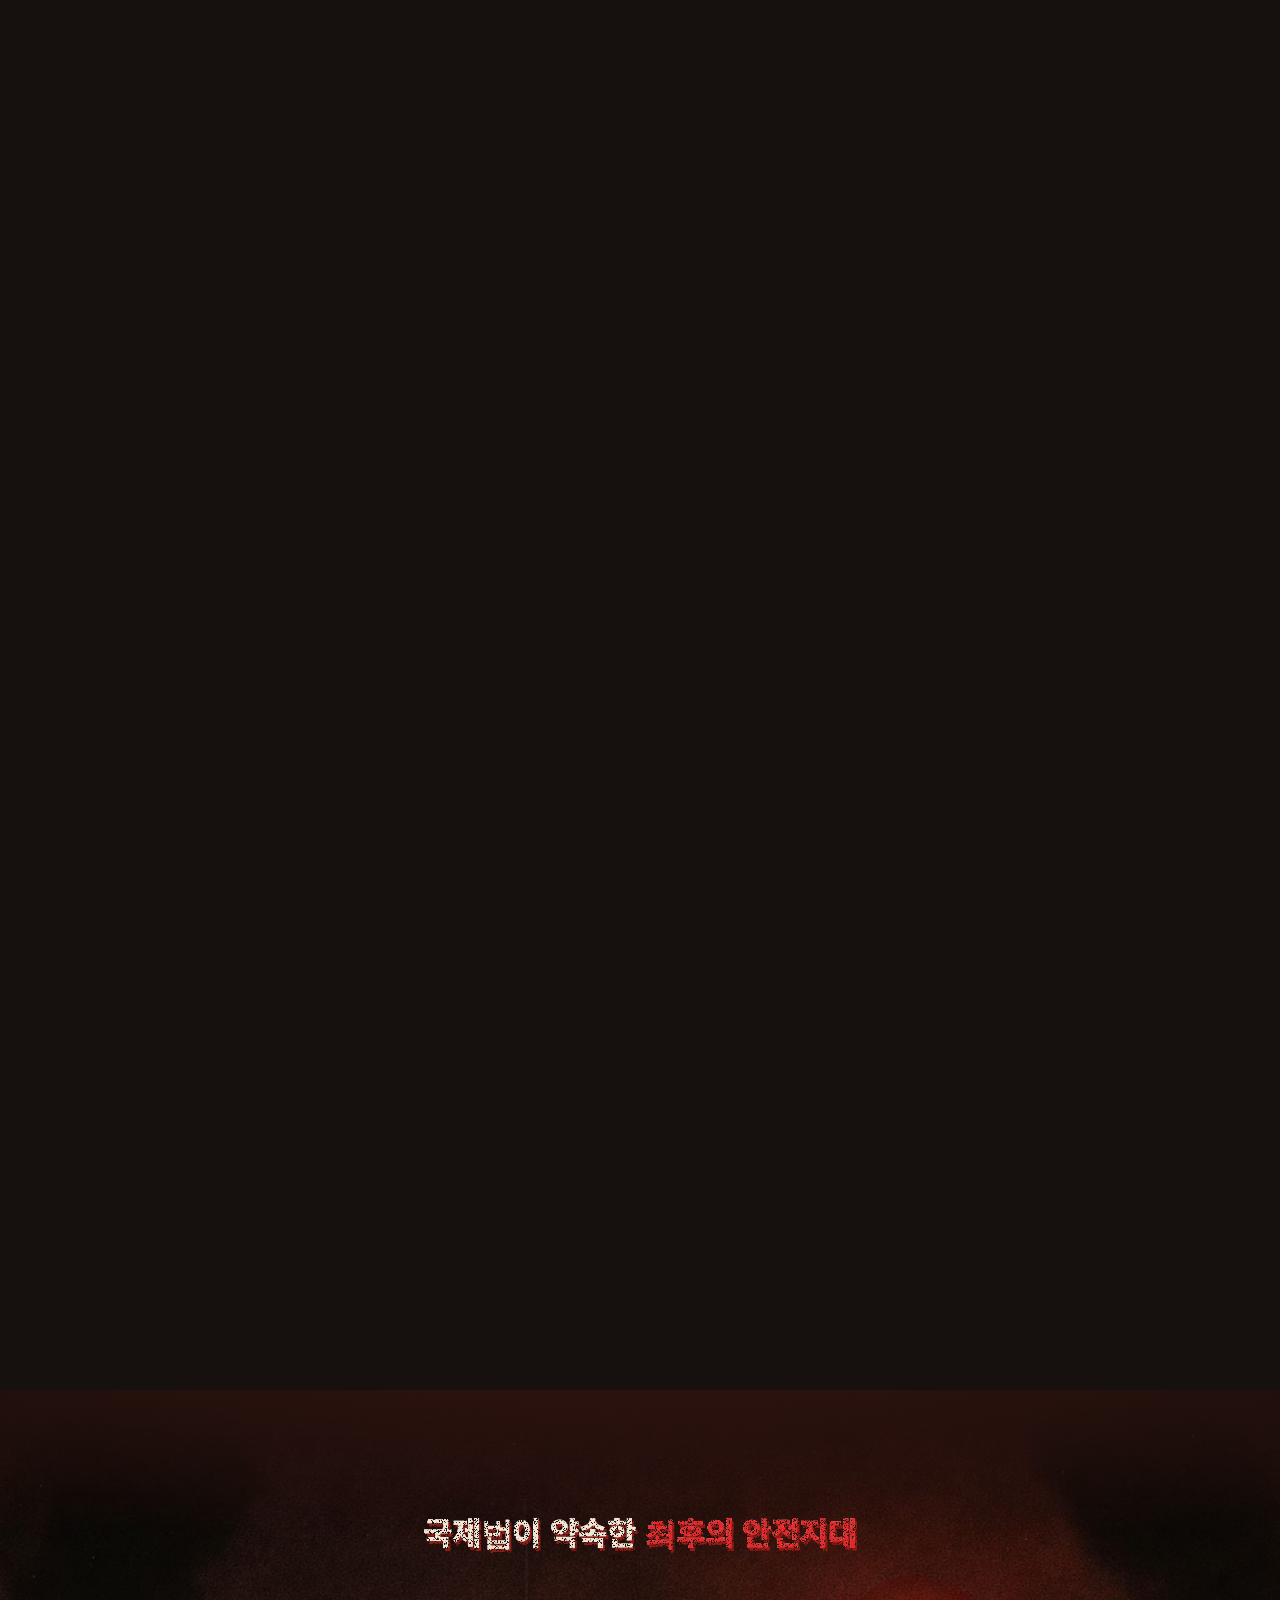
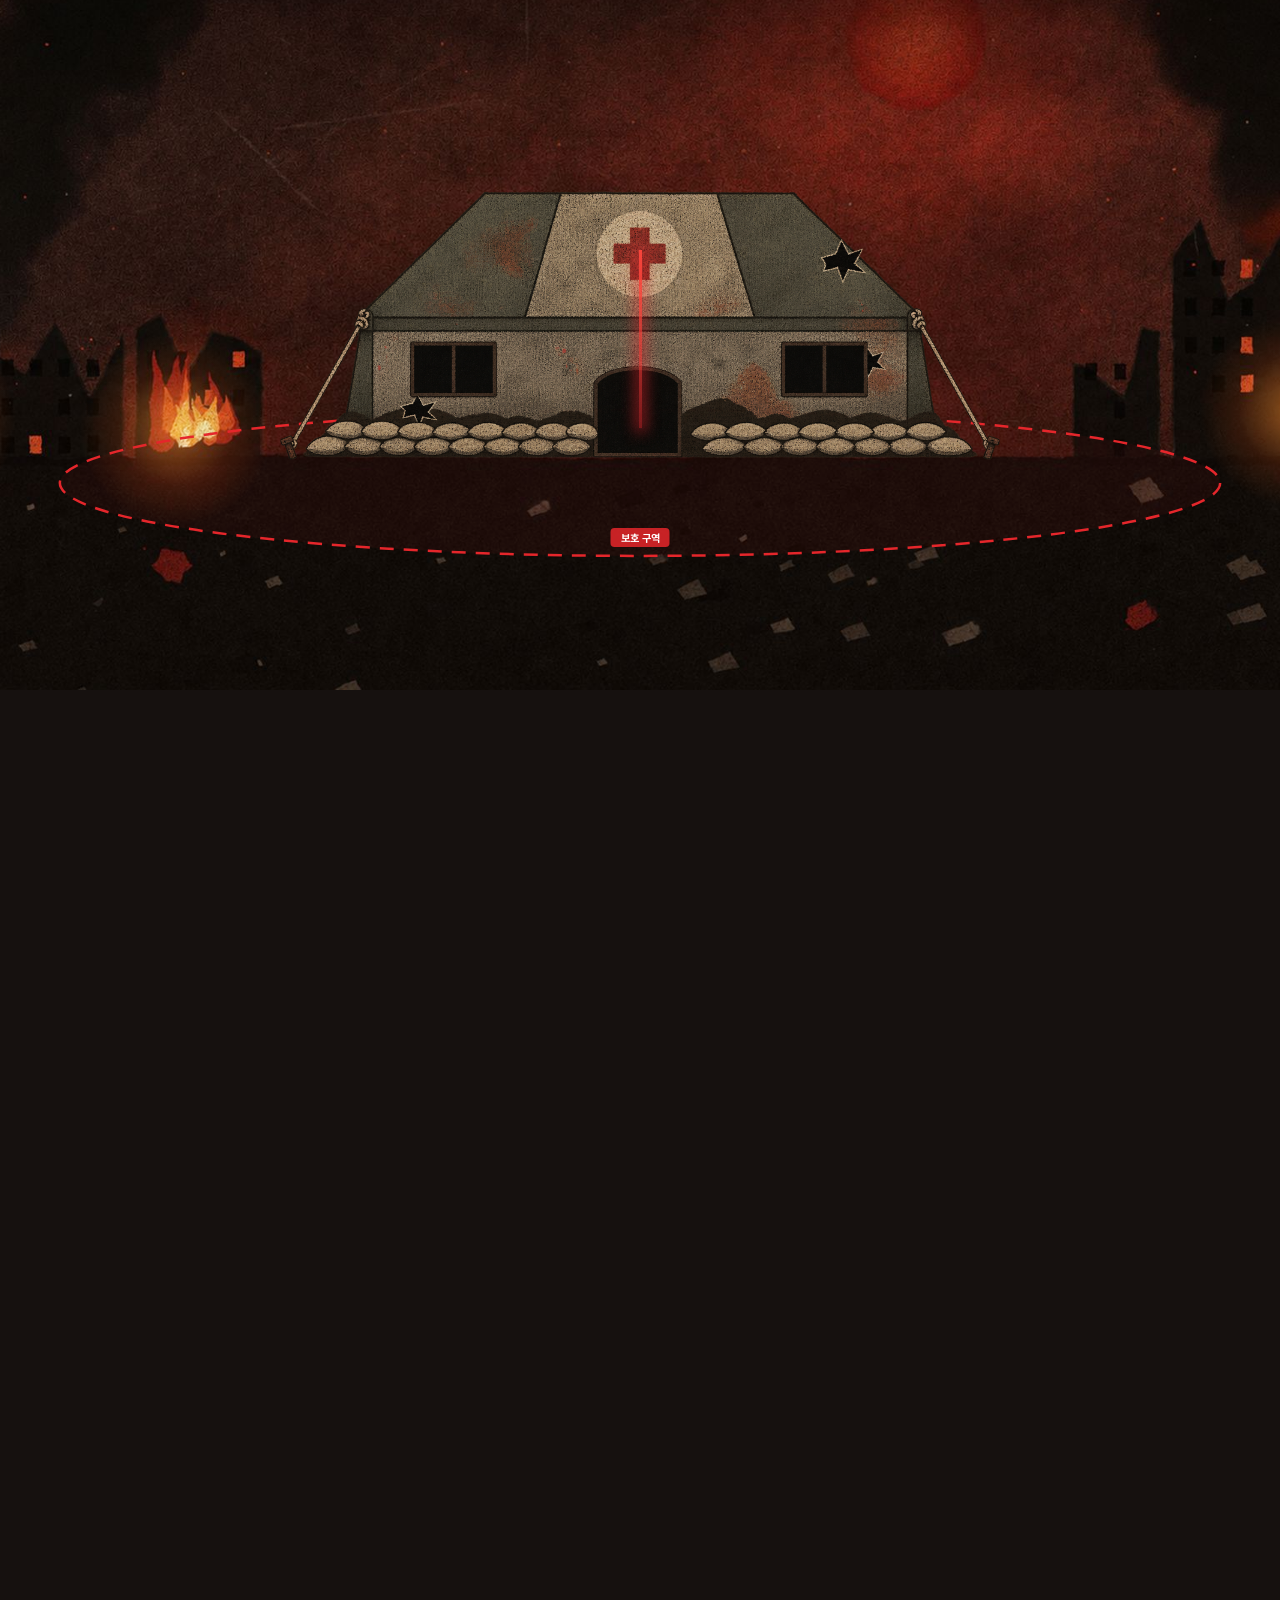
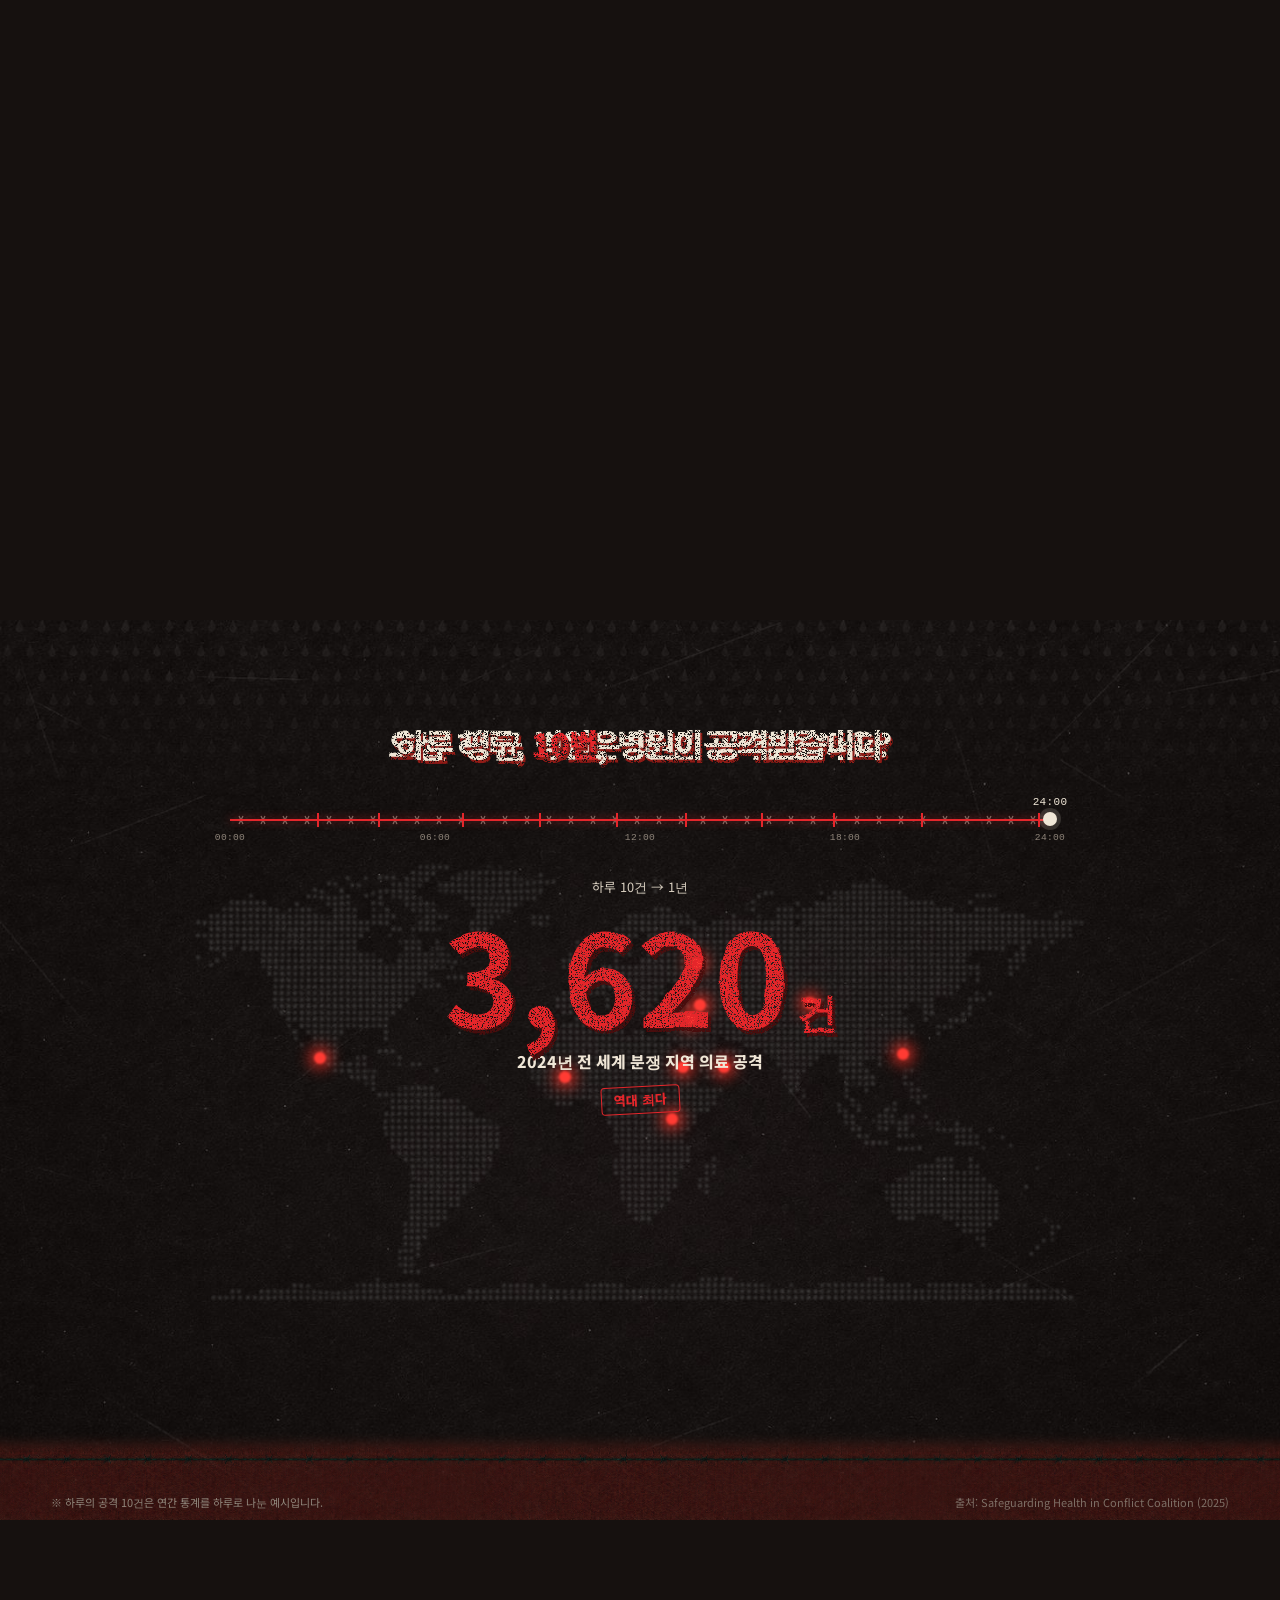
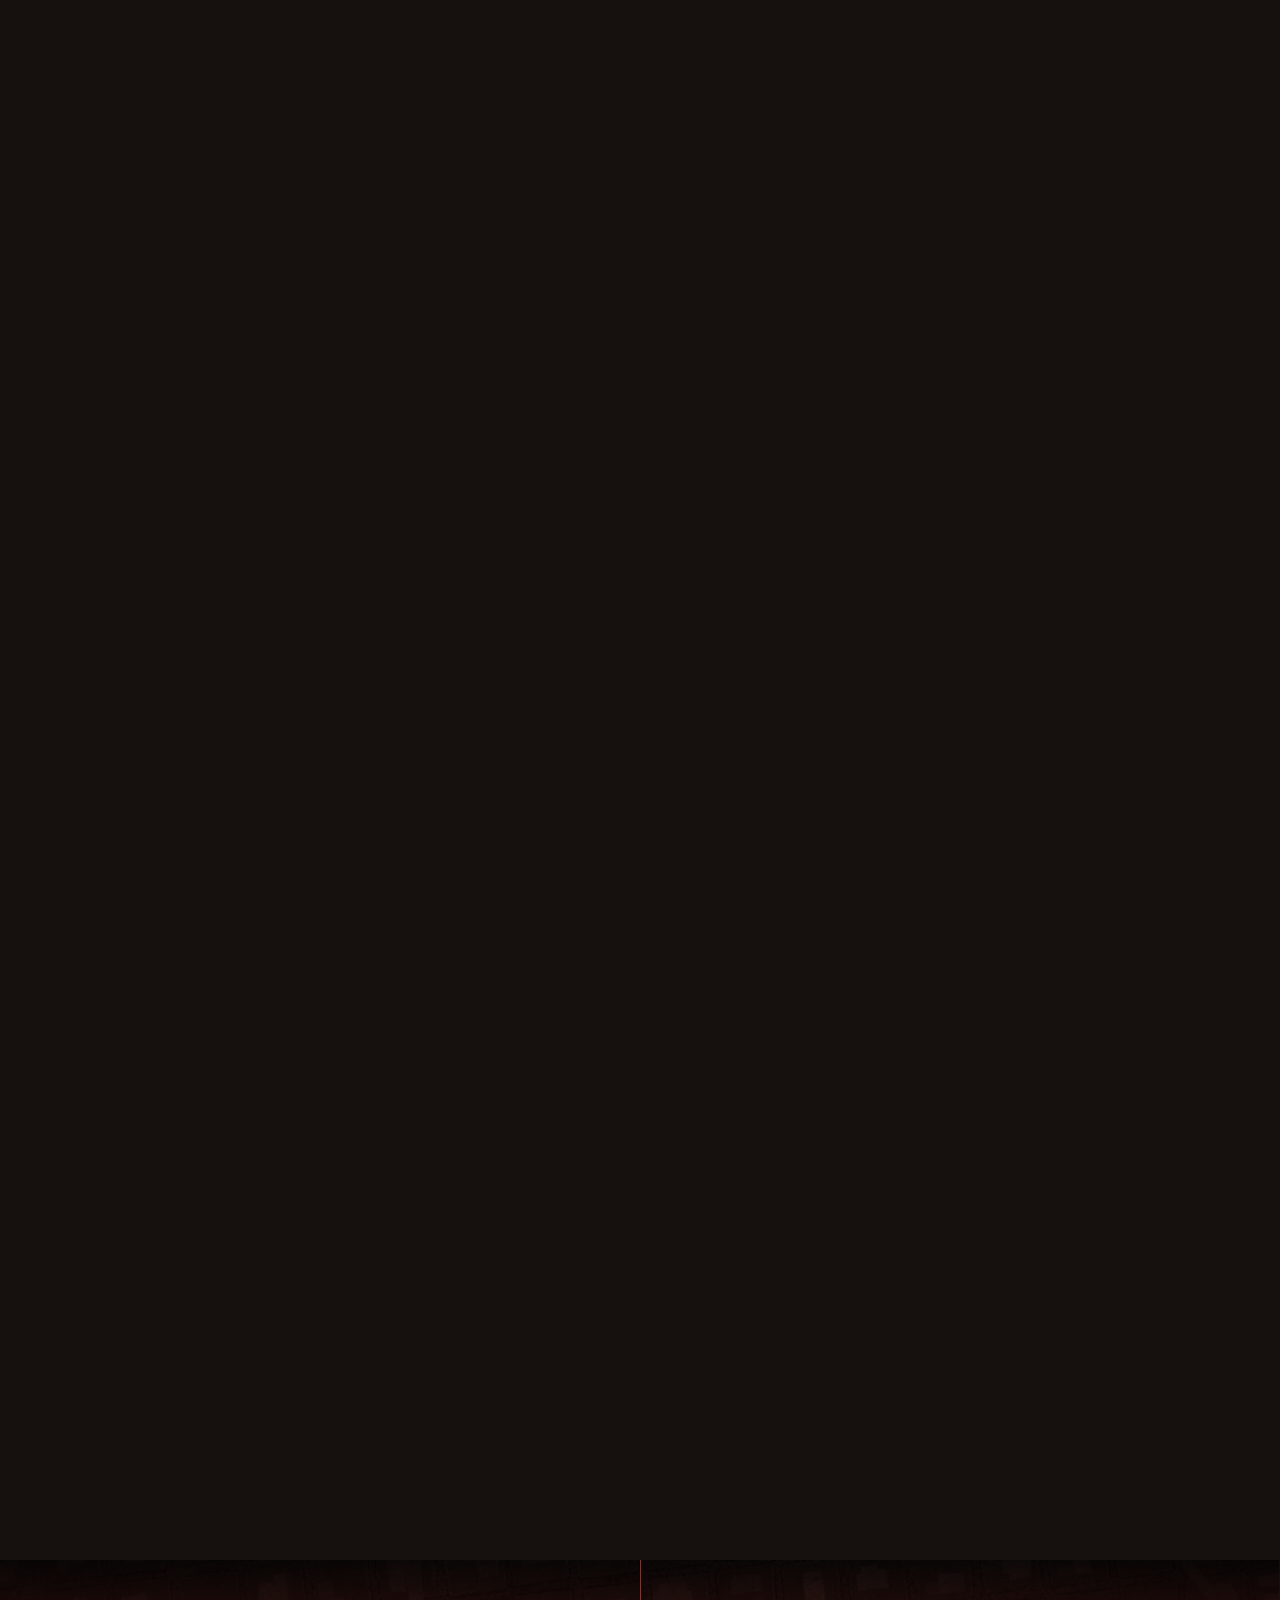
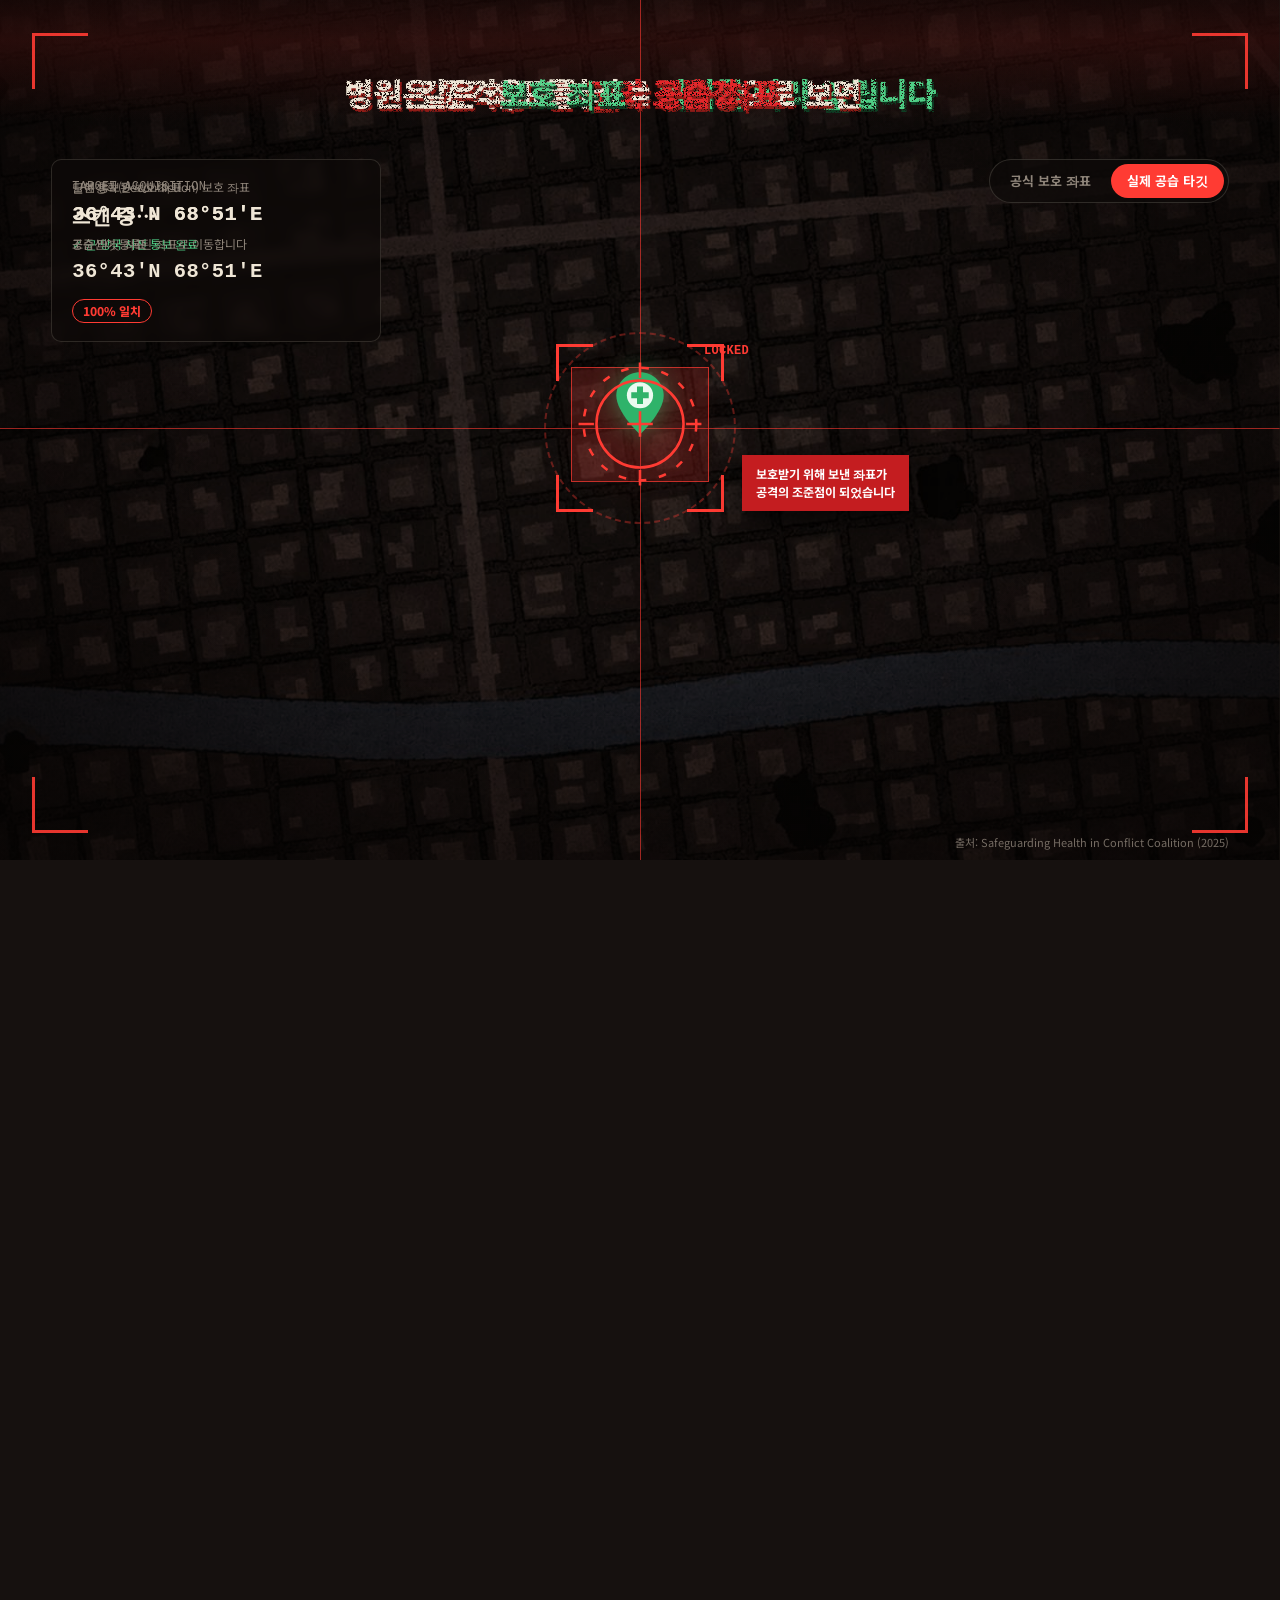
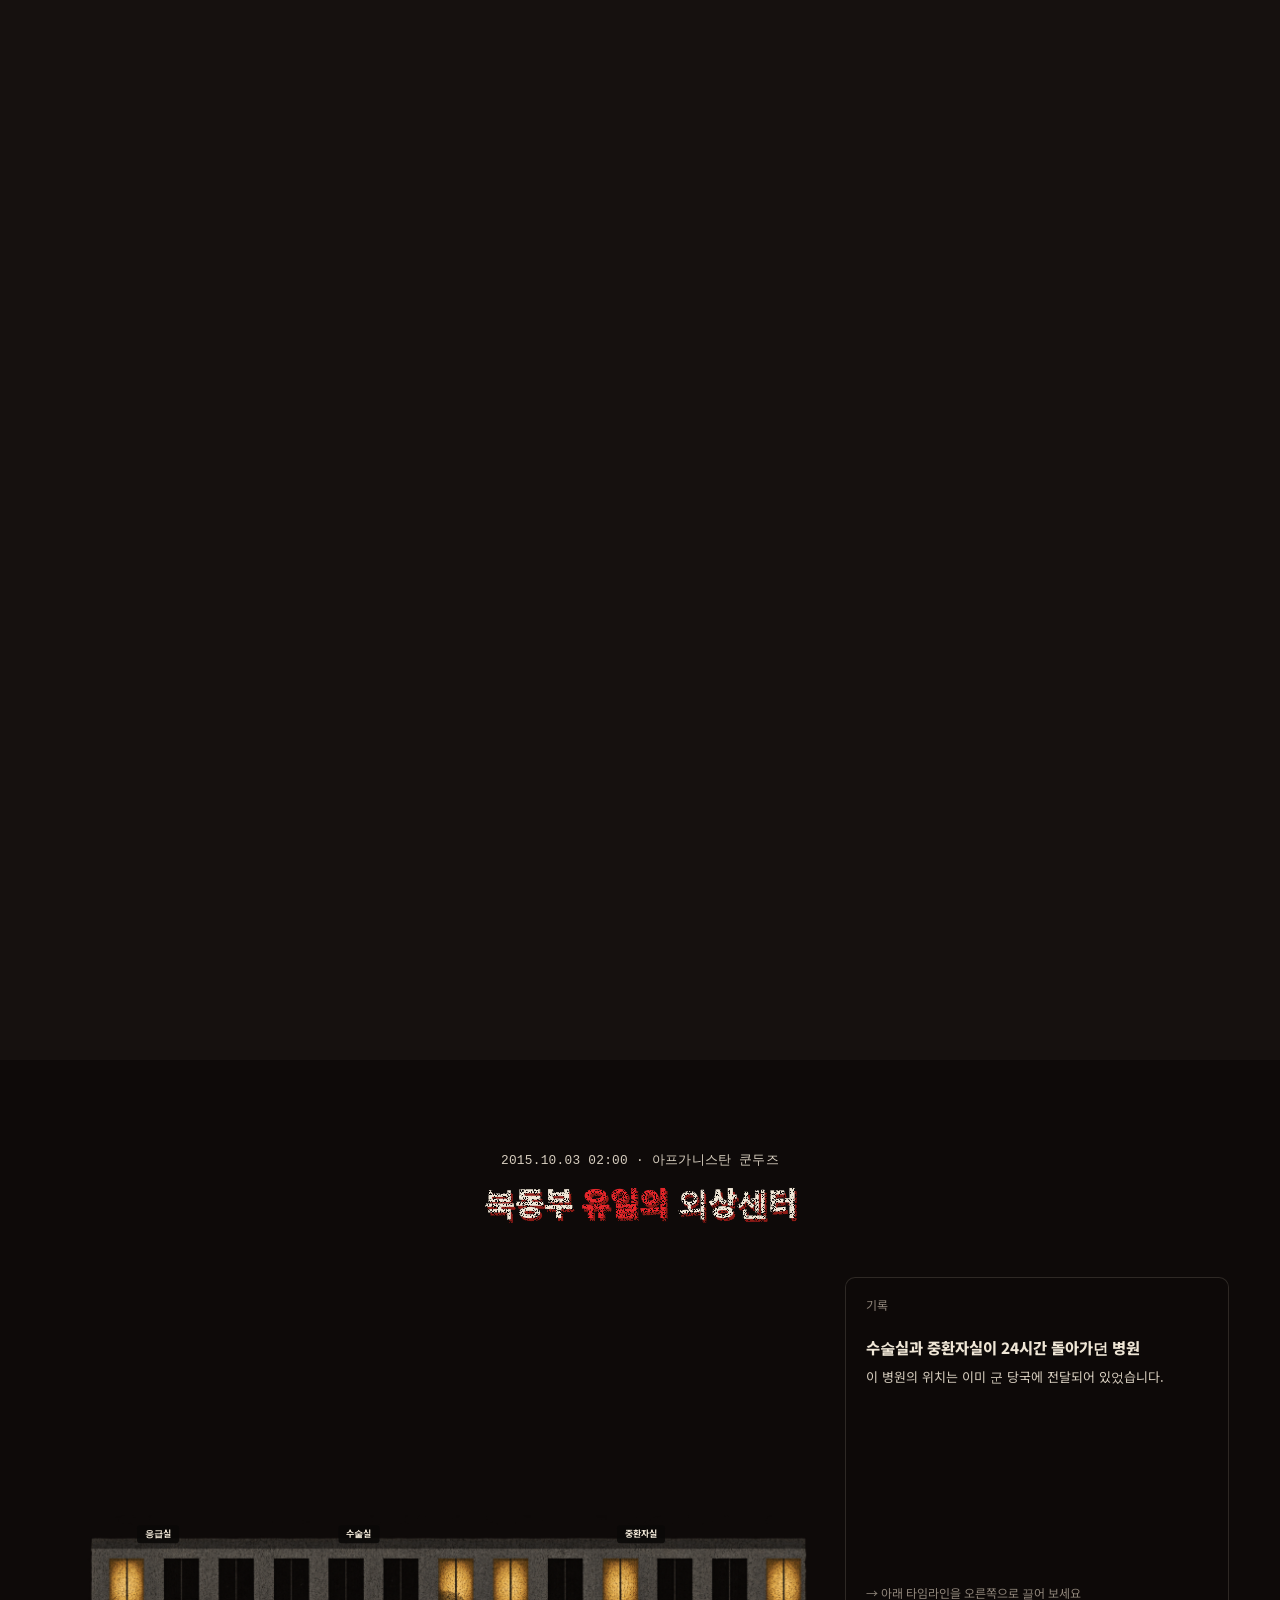
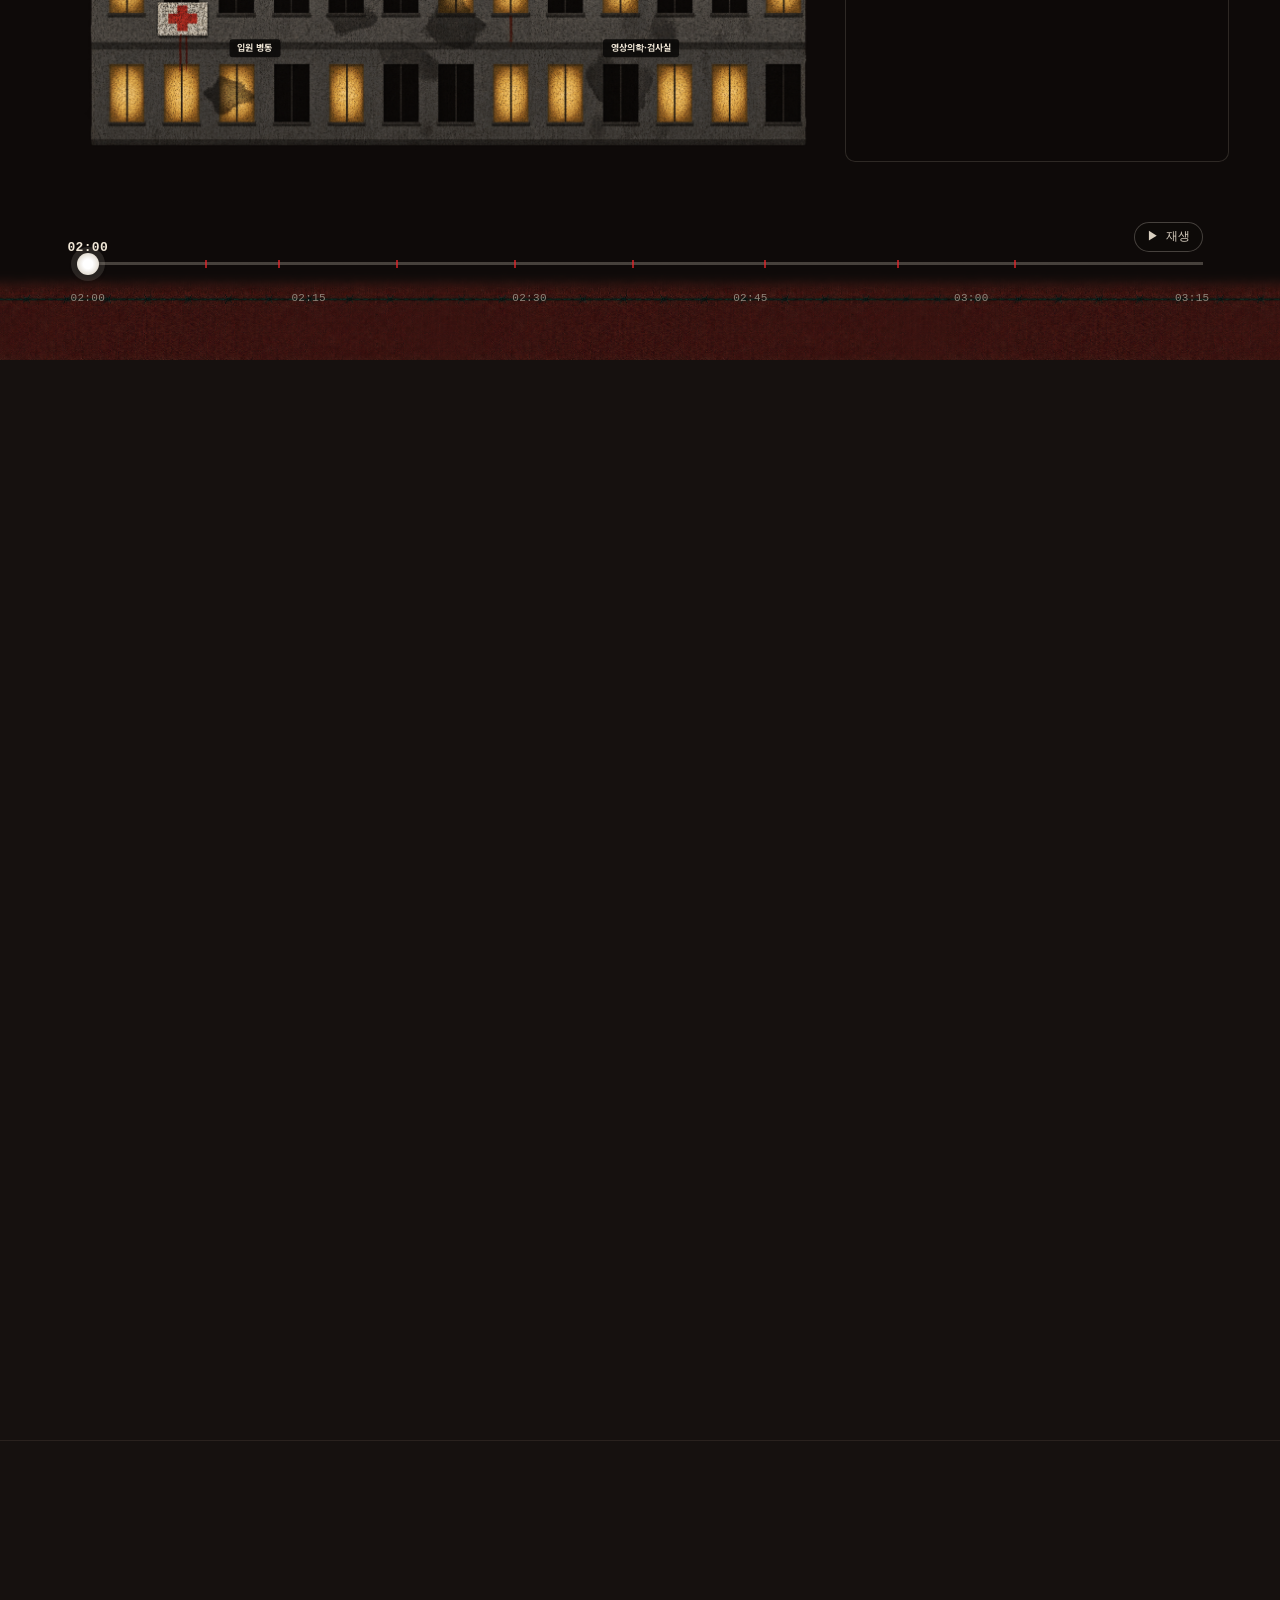
==== commit f3beb10f: "Add Scene 06: the Kunduz timeline (drag) Dragging the 02:00-03:15 timeline (or pressing play) change" ====
--- a/public/index.html
+++ b/public/index.html
@@ -15,6 +15,7 @@
   <link rel="stylesheet" href="css/scenes/s03.css">
   <link rel="stylesheet" href="css/scenes/s04.css">
   <link rel="stylesheet" href="css/scenes/s05.css">
+  <link rel="stylesheet" href="css/scenes/s06.css">
 
 </head>
 <body>
@@ -334,12 +335,95 @@
       </div>
     </section>
 
-    <!-- 다음 장면 자리: SCENE 06부터 이 아래에 같은 구조로 추가 -->
+    <!-- =========================================================
+         SCENE 06 — 쿤두즈, 2015년 10월 3일
+         부모: .scene-06  >  .sticky-screen
+         자식: .s06-head (시각 · 제목) / .s06-building (건물 3상태) / .s06-panel (기록 · 사망) / .s06-time (타임라인 슬라이더)
+         ========================================================= -->
+    <section class="scene scene-06" id="scene-06" data-scene="s06" data-no="06" data-title="쿤두즈, 2015년 10월 3일" data-phase="0" aria-labelledby="s06-heading">
+      <div class="sticky-screen">
+        <div class="s06-shaker">
+          <div class="s06-sky" aria-hidden="true"></div>
+          <span class="s06-smoke" aria-hidden="true"></span>
+          <span class="s06-smoke s06-smoke--2" aria-hidden="true"></span>
+          <span class="s06-smoke s06-smoke--3" aria-hidden="true"></span>
+          <img class="s06-plane" src="images/s06/plane.png" alt="">
+          <span class="s06-tracer" aria-hidden="true"></span>
+
+          <div class="s06-building">
+            <img class="s06-b-normal" src="images/s06/building_normal.png" alt="불이 켜진 2층짜리 외상센터 본관">
+            <img class="s06-b-burning" src="images/s06/building_burning.png" alt="포격으로 불타는 본관">
+            <img class="s06-b-ruins" src="images/s06/building_ruins.png" alt="무너진 본관">
+            <span class="s06-label" style="--x: 11%; --y: 8%;">응급실</span>
+            <span class="s06-label" style="--x: 38%; --y: 8%;">수술실</span>
+            <span class="s06-label" style="--x: 76%; --y: 8%;">중환자실</span>
+            <span class="s06-label" style="--x: 24%; --y: 54%;">입원 병동</span>
+            <span class="s06-label" style="--x: 76%; --y: 54%;">영상의학·검사실</span>
+            <span class="s06-strike mono">02:08 첫 공습 · 본관 직격</span>
+            <p class="s06-caption">주변 건물은 대부분 남고, 본관만 무너졌다</p>
+            <canvas class="s06-embers" aria-hidden="true"></canvas>
+          </div>
+        </div>
+        <div class="s06-flash" aria-hidden="true"></div>
+
+        <div class="s06-head">
+          <p class="s06-meta mono">2015.10.03 02:00 · 아프가니스탄 쿤두즈</p>
+          <div class="title-stack s06-titles">
+            <h2 class="scene-title s06-t0" id="s06-heading">북동부 <em>유일의</em> 외상센터</h2>
+            <p class="scene-title s06-t1">새벽 2시 8분, 본관에 <em>첫 포격</em></p>
+            <p class="scene-title s06-t2">멈춰 달라는 연락에도 <em>공격은 계속됐다</em></p>
+            <p class="scene-title s06-t3">약 1시간, 본관만 <em>정확히</em> 무너졌다</p>
+          </div>
+        </div>
+
+        <aside class="s06-panel scene-panel">
+          <p class="scene-panel-label">기록</p>
+          <div class="s06-intro">
+            <p class="s06-intro-title">수술실과 중환자실이 24시간 돌아가던 병원</p>
+            <p class="s06-intro-text">이 병원의 위치는 이미 군 당국에 전달되어 있었습니다.</p>
+            <p class="s06-hint">→ 아래 타임라인을 오른쪽으로 끌어 보세요</p>
+          </div>
+          <ol class="s06-log">
+            <li data-at="8"><time class="mono">02:08</time><span>미군 AC-130 건십이 본관을 향해 첫 포격</span></li>
+            <li data-at="19"><time class="mono">02:19</time><span>국경없는의사회, 병원이 공격받고 있다고 군 측에 연락</span></li>
+            <li data-at="30"><time>이후</time><span>아프가니스탄과 뉴욕에서 전화·문자로 여러 차례 중단 요청</span></li>
+          </ol>
+          <div class="s06-quote" data-at="40">
+            <small>요청 내용</small>
+            <p>“여기는 병원입니다.<br>공격을 멈춰 주세요.”</p>
+          </div>
+          <div class="s06-toll">
+            <p class="scene-panel-label">사망</p>
+            <p class="big-number s06-toll-num"><b>0</b><small>명</small></p>
+            <dl>
+              <dt>환자</dt><dd>24명</dd>
+              <dt>의료진·직원</dt><dd>14명</dd>
+              <dt>보호자</dt><dd>4명</dd>
+              <dt>부상</dt><dd>37명</dd>
+            </dl>
+            <p class="s06-src">출처: 국경없는의사회(MSF)</p>
+          </div>
+        </aside>
+
+        <div class="s06-time mono">
+          <button class="s06-play" type="button">▶ 재생</button>
+          <div class="s06-track">
+            <span class="s06-now">02:00</span>
+            <input class="scene-range s06-range" type="range" min="0" max="75" step="1" value="0" aria-label="공습 시각 (02:00부터 03:15까지)">
+            <span class="s06-marks" aria-hidden="true"></span>
+          </div>
+          <div class="s06-ticks" aria-hidden="true"><span>02:00</span><span>02:15</span><span>02:30</span><span>02:45</span><span>03:00</span><span>03:15</span></div>
+        </div>
+        <p class="visually-hidden s06-live" aria-live="polite"></p>
+      </div>
+    </section>
+
+    <!-- 다음 장면 자리: SCENE 07부터 이 아래에 같은 구조로 추가 -->
 
   </main>
 
   <footer class="story-footer">
-    <p class="story-footer-next">SCENE 06 — 쿤두즈, 2015년 10월 3일</p>
+    <p class="story-footer-next">SCENE 07 — 멈춘 수술실</p>
     <p class="story-footer-note">다음 장면을 준비하고 있습니다.</p>
   </footer>
 
@@ -351,5 +435,6 @@
   <script src="js/scenes/s03.js"></script>
   <script src="js/scenes/s04.js"></script>
   <script src="js/scenes/s05.js"></script>
+  <script src="js/scenes/s06.js"></script>
 </body>
 </html>
--- a/public/css/scenes/s06.css
+++ b/public/css/scenes/s06.css
@@ -0,0 +1,301 @@
+/* =========================================================
+   SCENE 06 — 쿤두즈, 2015년 10월 3일
+   방식: 드래그(타임라인 슬라이더) — 스크롤은 장면에 들어오고 나가는 데만 쓴다
+   부모 영역 : .scene-06          고정 화면 : .scene-06 > .sticky-screen
+   상태      : data-phase 0 정상 → 1 첫 포격 → 2 공격 계속 → 3 무너짐 (슬라이더 시각으로 정함)
+   ========================================================= */
+
+.scene-06 { --scene-length: 220vh; }
+@media (pointer: coarse) { .scene-06 { --scene-length: 260vh; } }
+
+.scene-06 .sticky-screen { background: #0e0a09; }
+.scene-06 .sticky-screen::after { opacity: 0.6; }
+
+/* 불길에 물드는 하늘 */
+.s06-sky {
+  position: absolute;
+  inset: 0;
+  background:
+    radial-gradient(45% 55% at 34% 62%, rgba(255, 110, 40, 0.55), rgba(160, 40, 18, 0.35) 45%, transparent 75%),
+    linear-gradient(to bottom, rgba(70, 20, 12, 0.6), transparent 70%);
+  opacity: 0;
+  transition: opacity 1.2s ease;
+  pointer-events: none;
+}
+[data-phase="1"] .s06-sky { opacity: 0.6; }
+[data-phase="2"] .s06-sky { opacity: 1; }
+[data-phase="3"] .s06-sky { opacity: 0.2; }
+
+/* 위로 솟는 검은 연기 */
+.s06-smoke {
+  position: absolute;
+  left: 34%;
+  bottom: 30%;
+  width: 26vw;
+  aspect-ratio: 1;
+  border-radius: 50%;
+  background: radial-gradient(closest-side, rgba(10, 6, 5, 0.9), rgba(10, 6, 5, 0.5) 55%, transparent);
+  filter: blur(14px);
+  transform: translateX(-50%);
+  opacity: 0;
+  pointer-events: none;
+}
+.s06-smoke--2 { width: 20vw; animation-delay: -3s; }
+.s06-smoke--3 { width: 30vw; animation-delay: -6s; }
+[data-phase="1"] .s06-smoke,
+[data-phase="2"] .s06-smoke,
+[data-phase="3"] .s06-smoke { animation: s06-plume 9s linear infinite; }
+[data-phase="3"] .s06-smoke { filter: blur(18px) opacity(0.45); }
+@keyframes s06-plume {
+  0% { transform: translate(-50%, 20%) scale(0.4); opacity: 0; }
+  15% { opacity: 0.85; }
+  100% { transform: translate(-30%, -150%) scale(1.6); opacity: 0; }
+}
+
+/* ---------- 머리글 ---------- */
+.s06-head {
+  position: absolute;
+  left: var(--gutter);
+  right: var(--gutter);
+  top: calc(var(--top-space) + 3vh);
+  z-index: 4;
+  text-align: center;
+}
+.s06-meta { margin: 0 0 8px; font-size: clamp(12px, 1vw, 17px); color: var(--fg-soft); }
+.s06-titles > * { opacity: 0; transform: translateY(18px); }
+[data-phase="0"] .s06-t0,
+[data-phase="1"] .s06-t1,
+[data-phase="2"] .s06-t2,
+[data-phase="3"] .s06-t3 { opacity: 1; transform: none; }
+
+/* ---------- 건물 ---------- */
+.s06-building {
+  position: absolute;
+  left: 6%;
+  bottom: calc(22% + var(--toolbar));
+  width: min(58vw, 1100px);
+  aspect-ratio: 1500 / 500;
+  z-index: 2;
+}
+.s06-building img {
+  position: absolute;
+  inset: 0;
+  width: 100%;
+  height: 100%;
+  object-fit: contain;
+  object-position: bottom;
+  opacity: 0;
+  transition: opacity 0.7s ease;
+}
+[data-phase="0"] .s06-b-normal,
+[data-phase="1"] .s06-b-burning,
+[data-phase="2"] .s06-b-burning,
+[data-phase="3"] .s06-b-ruins { opacity: 1; }
+[data-phase="2"] .s06-b-burning { animation: s06-fire 0.5s ease-in-out infinite alternate; }
+@keyframes s06-fire { from { filter: brightness(1); } to { filter: brightness(1.18) saturate(1.1); } }
+
+.s06-embers { position: absolute; left: -10%; right: -10%; bottom: 0; width: 120%; height: 260%; pointer-events: none; z-index: 3; }
+
+.s06-label {
+  position: absolute;
+  left: var(--x);
+  top: var(--y);
+  z-index: 3;
+  transform: translate(-50%, -50%);
+  padding: 2px 8px;
+  border-radius: 3px;
+  background: rgba(10, 8, 7, 0.88);
+  color: var(--fg);
+  font-size: clamp(9px, 0.7vw, 12px);
+  font-weight: 700;
+  white-space: nowrap;
+  transition: opacity 0.5s;
+}
+[data-phase="3"] .s06-label { opacity: 0; }
+.s06-strike {
+  position: absolute;
+  left: 38%;
+  top: 8%;
+  z-index: 4;
+  padding: 3px 10px;
+  background: #c41d20;
+  color: #fff;
+  font-size: clamp(10px, 0.8vw, 13px);
+  font-weight: 700;
+  white-space: nowrap;
+  transform: translate(-50%, -140%) rotate(-3deg) scale(0.6);
+  opacity: 0;
+  transition: opacity 0.3s, transform 0.4s cubic-bezier(0.34, 1.6, 0.64, 1);
+}
+[data-phase="1"] .s06-strike { opacity: 1; transform: translate(-50%, -140%) rotate(-3deg); }
+.s06-caption { position: absolute; left: 50%; top: 104%; transform: translateX(-50%); margin: 0; font-size: 12px; color: var(--fg-soft); white-space: nowrap; opacity: 0; transition: opacity 0.6s 0.4s; }
+[data-phase="3"] .s06-caption { opacity: 1; }
+
+/* ---------- 비행기와 포탄 궤적 ---------- */
+.s06-plane {
+  position: absolute;
+  right: -20vw;
+  top: calc(var(--top-space) + 16vh);
+  width: clamp(120px, 12vw, 220px);
+  z-index: 3;
+  opacity: 0;
+  filter: drop-shadow(0 0 1px rgba(0, 0, 0, 0.8));
+  transform: scaleX(-1);
+  pointer-events: none;
+}
+.s06-plane.is-fly { animation: s06-fly 3.2s linear 1; }
+@keyframes s06-fly {
+  0% { right: -20vw; opacity: 1; }
+  100% { right: 110vw; opacity: 1; }
+}
+.s06-tracer {
+  position: absolute;
+  left: 30%;
+  top: calc(var(--top-space) + 20vh);
+  width: 24%;
+  height: 34%;
+  z-index: 3;
+  background: repeating-linear-gradient(118deg, transparent 0 14px, rgba(255, 120, 60, 0.9) 14px 18px);
+  -webkit-mask-image: linear-gradient(to bottom left, #000, transparent 80%);
+  mask-image: linear-gradient(to bottom left, #000, transparent 80%);
+  opacity: 0;
+  pointer-events: none;
+}
+.s06-tracer.is-fire { animation: s06-tracer 0.9s ease-out 1; }
+@keyframes s06-tracer { 0% { opacity: 0; } 15% { opacity: 1; } 100% { opacity: 0; } }
+
+/* 포격 순간 화면 흔들림 · 섬광 */
+.scene-06.is-shake .s06-shaker { animation: s06-shake 0.45s ease-out 1; }
+@keyframes s06-shake {
+  0%, 100% { transform: translate(0, 0); }
+  20% { transform: translate(-6px, 3px); }
+  40% { transform: translate(5px, -4px); }
+  60% { transform: translate(-3px, 2px); }
+  80% { transform: translate(2px, -1px); }
+}
+.s06-flash { position: absolute; inset: 0; z-index: 5; background: radial-gradient(40% 40% at 34% 62%, rgba(255, 210, 150, 0.6), transparent 70%); opacity: 0; pointer-events: none; }
+.scene-06.is-shake .s06-flash { animation: s06-flash 0.5s ease-out 1; }
+@keyframes s06-flash { 0% { opacity: 1; } 100% { opacity: 0; } }
+.s06-shaker { position: absolute; inset: 0; }
+
+/* ---------- 기록 패널 ---------- */
+.s06-panel {
+  position: absolute;
+  right: var(--gutter);
+  top: calc(var(--top-space) + 17vh);
+  bottom: calc(22% + var(--toolbar));
+  z-index: 4;
+  width: min(400px, 30vw);
+  display: flex;
+  flex-direction: column;
+  gap: 12px;
+  overflow: hidden;
+}
+.s06-intro-title { margin: 0; font-size: clamp(15px, 1.2vw, 20px); font-weight: 800; line-height: 1.5; color: var(--fg); }
+.s06-intro-text { margin: 0; font-size: 13px; color: var(--fg-soft); }
+.s06-hint { margin-top: auto; font-size: 12px; color: var(--muted); animation: s06-hint 1.6s ease-in-out infinite; }
+@keyframes s06-hint { 50% { color: var(--fg); } }
+.s06-intro { display: flex; flex-direction: column; gap: 8px; flex: 1; transition: opacity 0.4s; }
+.scene-06:not([data-phase="0"]) .s06-intro { display: none; }
+
+.s06-log { list-style: none; margin: 0; padding: 0; display: flex; flex-direction: column; gap: 12px; }
+.s06-log li {
+  display: grid;
+  grid-template-columns: 3.4em 1fr;
+  gap: 10px;
+  font-size: 13px;
+  line-height: 1.55;
+  color: var(--fg-soft);
+  max-height: 0;
+  opacity: 0;
+  transform: translateX(16px);
+  transition: max-height 0.5s ease, opacity 0.4s ease, transform 0.5s var(--ease);
+}
+.s06-log li.is-on { max-height: 6em; opacity: 1; transform: none; }
+.s06-log time { color: var(--red); font-weight: 800; }
+.s06-quote {
+  margin: auto 0 0;
+  padding: 12px 14px;
+  border: 1.5px solid var(--red);
+  border-radius: 6px;
+  background: rgba(229, 38, 43, 0.08);
+  opacity: 0;
+  transform: translateY(10px);
+  transition: opacity 0.4s, transform 0.5s var(--ease);
+}
+.s06-quote.is-on { opacity: 1; transform: none; }
+.s06-quote small { display: block; margin-bottom: 4px; font-size: 11px; color: var(--red); }
+.s06-quote p { margin: 0; font-size: clamp(15px, 1.25vw, 21px); font-weight: 800; line-height: 1.45; color: var(--fg); }
+.s06-quote p::after { content: "|"; color: var(--red); animation: s05-blink 0.8s steps(2) infinite; }
+[data-phase="3"] .s06-log, [data-phase="3"] .s06-quote { display: none; }
+
+/* 03:10 사망 */
+.s06-toll { display: none; flex-direction: column; gap: 8px; }
+[data-phase="3"] .s06-toll { display: flex; animation: s06-in 0.6s var(--ease) 1; }
+@keyframes s06-in { from { opacity: 0; transform: translateY(14px); } }
+.s06-toll-num { margin: 0 0 8px; font-size: clamp(64px, 6vw, 110px); }
+.s06-toll-num small { font-size: 0.36em; margin-left: 4px; }
+.s06-toll dl { margin: 0; display: grid; grid-template-columns: 1fr auto; row-gap: 10px; font-size: 14px; color: var(--fg); }
+.s06-toll dt, .s06-toll dd { margin: 0; padding-bottom: 8px; border-bottom: 1px solid rgba(239, 230, 214, 0.1); }
+.s06-toll dd { font-weight: 800; text-align: right; }
+.s06-toll .s06-src { margin: 6px 0 0; font-size: 11px; color: var(--muted); }
+
+/* ---------- 타임라인 ---------- */
+.s06-time {
+  position: absolute;
+  left: 6%;
+  right: 6%;
+  bottom: calc(clamp(30px, 6vh, 70px) + var(--toolbar));
+  z-index: 5;
+}
+.s06-track { position: relative; }
+.s06-now {
+  position: absolute;
+  bottom: 30px;
+  left: calc(11px + (100% - 22px) * var(--p, 0));
+  transform: translateX(-50%);
+  font-size: 13px;
+  font-weight: 700;
+  color: var(--fg);
+  pointer-events: none;
+}
+.s06-marks { position: absolute; left: 11px; right: 11px; top: 12px; height: 8px; pointer-events: none; }
+.s06-marks i { position: absolute; top: 0; width: 2px; height: 8px; margin-left: -1px; background: rgba(229, 38, 43, 0.7); }
+.s06-ticks { display: flex; justify-content: space-between; margin: 2px 11px 0; font-size: 11px; color: var(--muted); }
+.s06-ticks span { width: 0; display: flex; justify-content: center; }
+.scene-06:not(.is-dragged) .s06-range::-webkit-slider-thumb { animation: nudge 1.4s ease-in-out infinite; }
+.s06-play {
+  position: absolute;
+  right: 0;
+  bottom: 54px;
+  min-height: 30px;
+  padding: 0 12px;
+  border: 1px solid rgba(239, 230, 214, 0.25);
+  border-radius: 999px;
+  background: rgba(14, 10, 9, 0.7);
+  color: var(--fg-soft);
+  font: inherit;
+  font-size: 12px;
+  cursor: pointer;
+}
+.s06-play:focus-visible { outline: 2px solid var(--gold); outline-offset: 2px; }
+
+@media (max-width: 760px) {
+  .s06-building { left: 2%; width: 96vw; bottom: auto; top: calc(var(--top-space) + 25vh); }
+  .s06-panel { left: var(--gutter); right: var(--gutter); width: auto; top: calc(var(--top-space) + 25vh + 40vw); bottom: calc(120px + var(--toolbar)); }
+  .s06-panel { padding: 14px 16px; gap: 8px; }
+  .s06-toll-num { font-size: 52px; margin-bottom: 2px; }
+  .s06-toll dl { row-gap: 4px; font-size: 13px; }
+  .s06-toll dt, .s06-toll dd { padding-bottom: 4px; }
+  .s06-toll .s06-src { display: none; }
+  .s06-play { bottom: 58px; }
+  .s06-smoke { left: 40%; bottom: 55%; width: 60vw; }
+  .s06-sky { background: radial-gradient(70% 40% at 40% 38%, rgba(255, 110, 40, 0.55), transparent 75%); }
+  .s06-time { left: var(--gutter); right: var(--gutter); }
+  .s06-ticks span:nth-child(even) { visibility: hidden; }
+  .s06-label { font-size: 8px; padding: 1px 4px; }
+  .s06-flash { background: radial-gradient(60% 30% at 45% 38%, rgba(255, 210, 150, 0.6), transparent 70%); }
+}
+@media (prefers-reduced-motion: reduce) {
+  .s06-smoke, .s06-plane, .s06-tracer, .s06-shaker, .s06-flash, .s06-b-burning { animation: none !important; }
+}
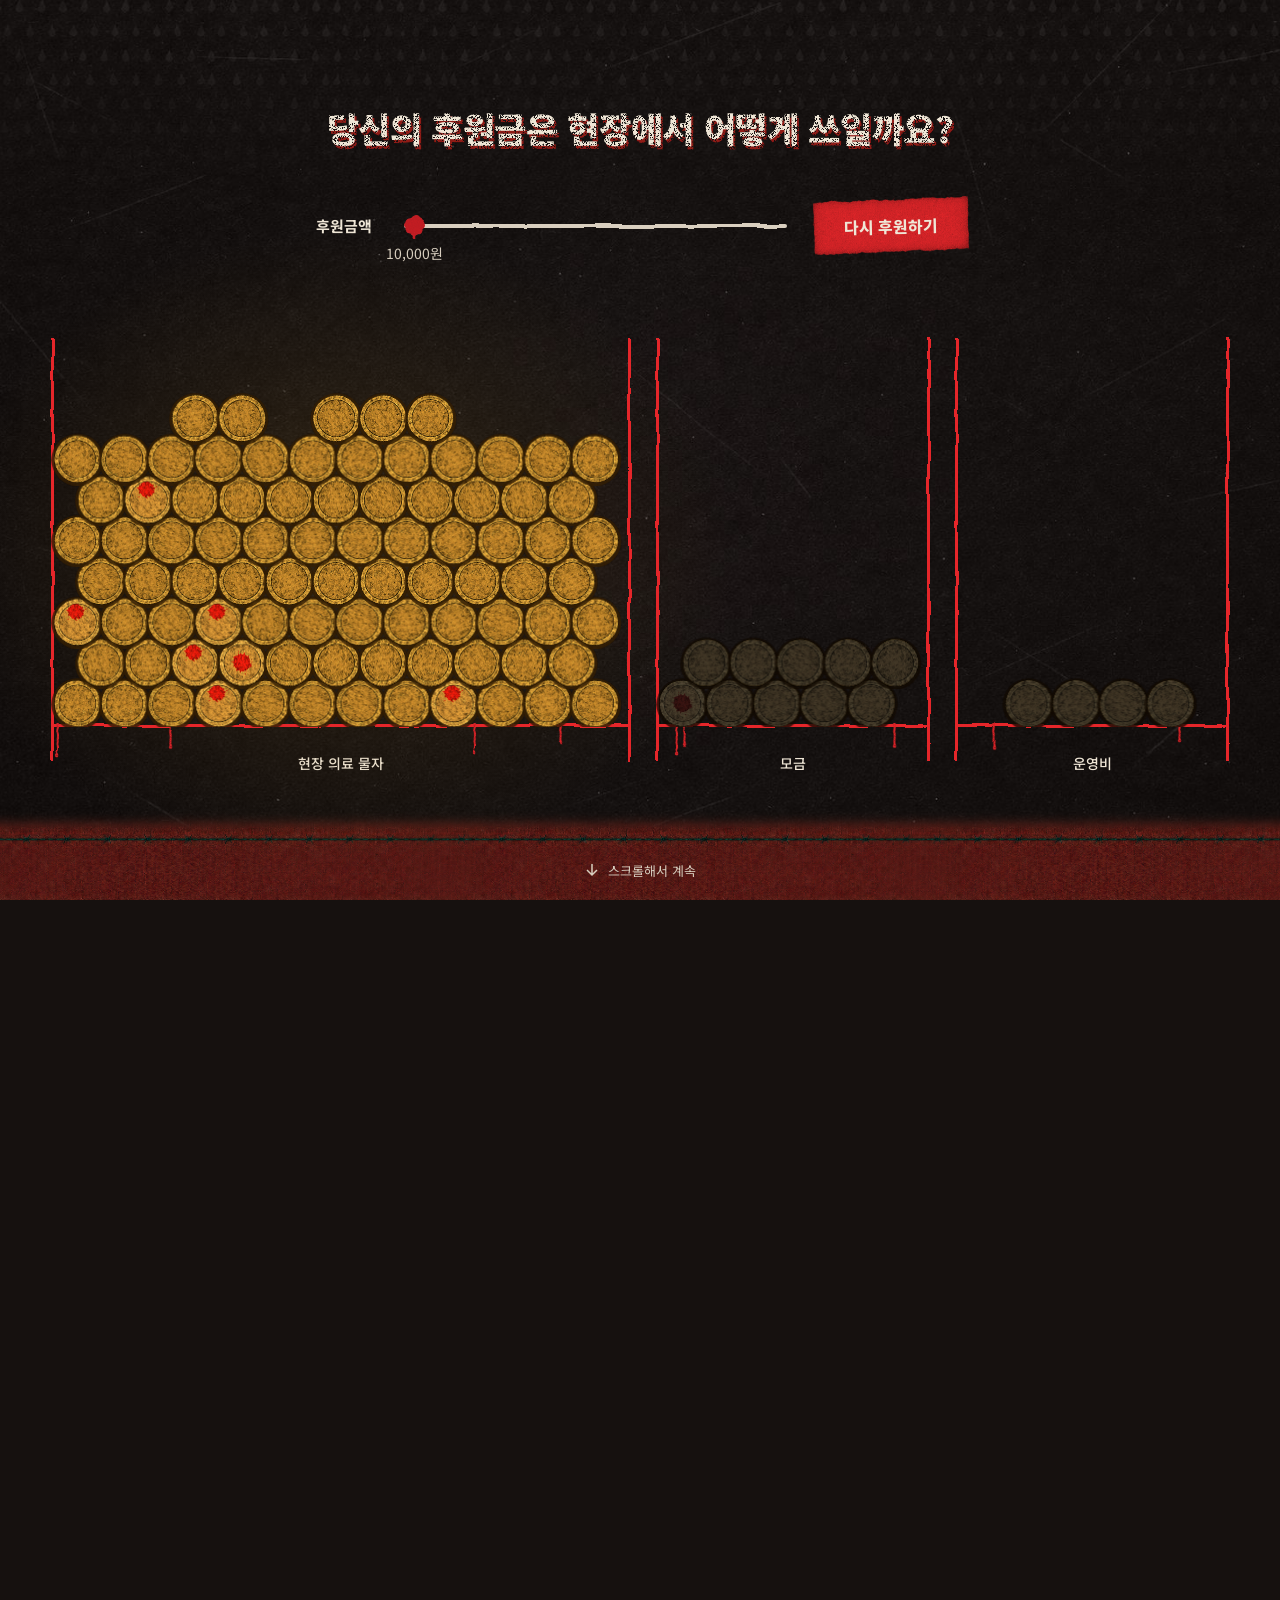
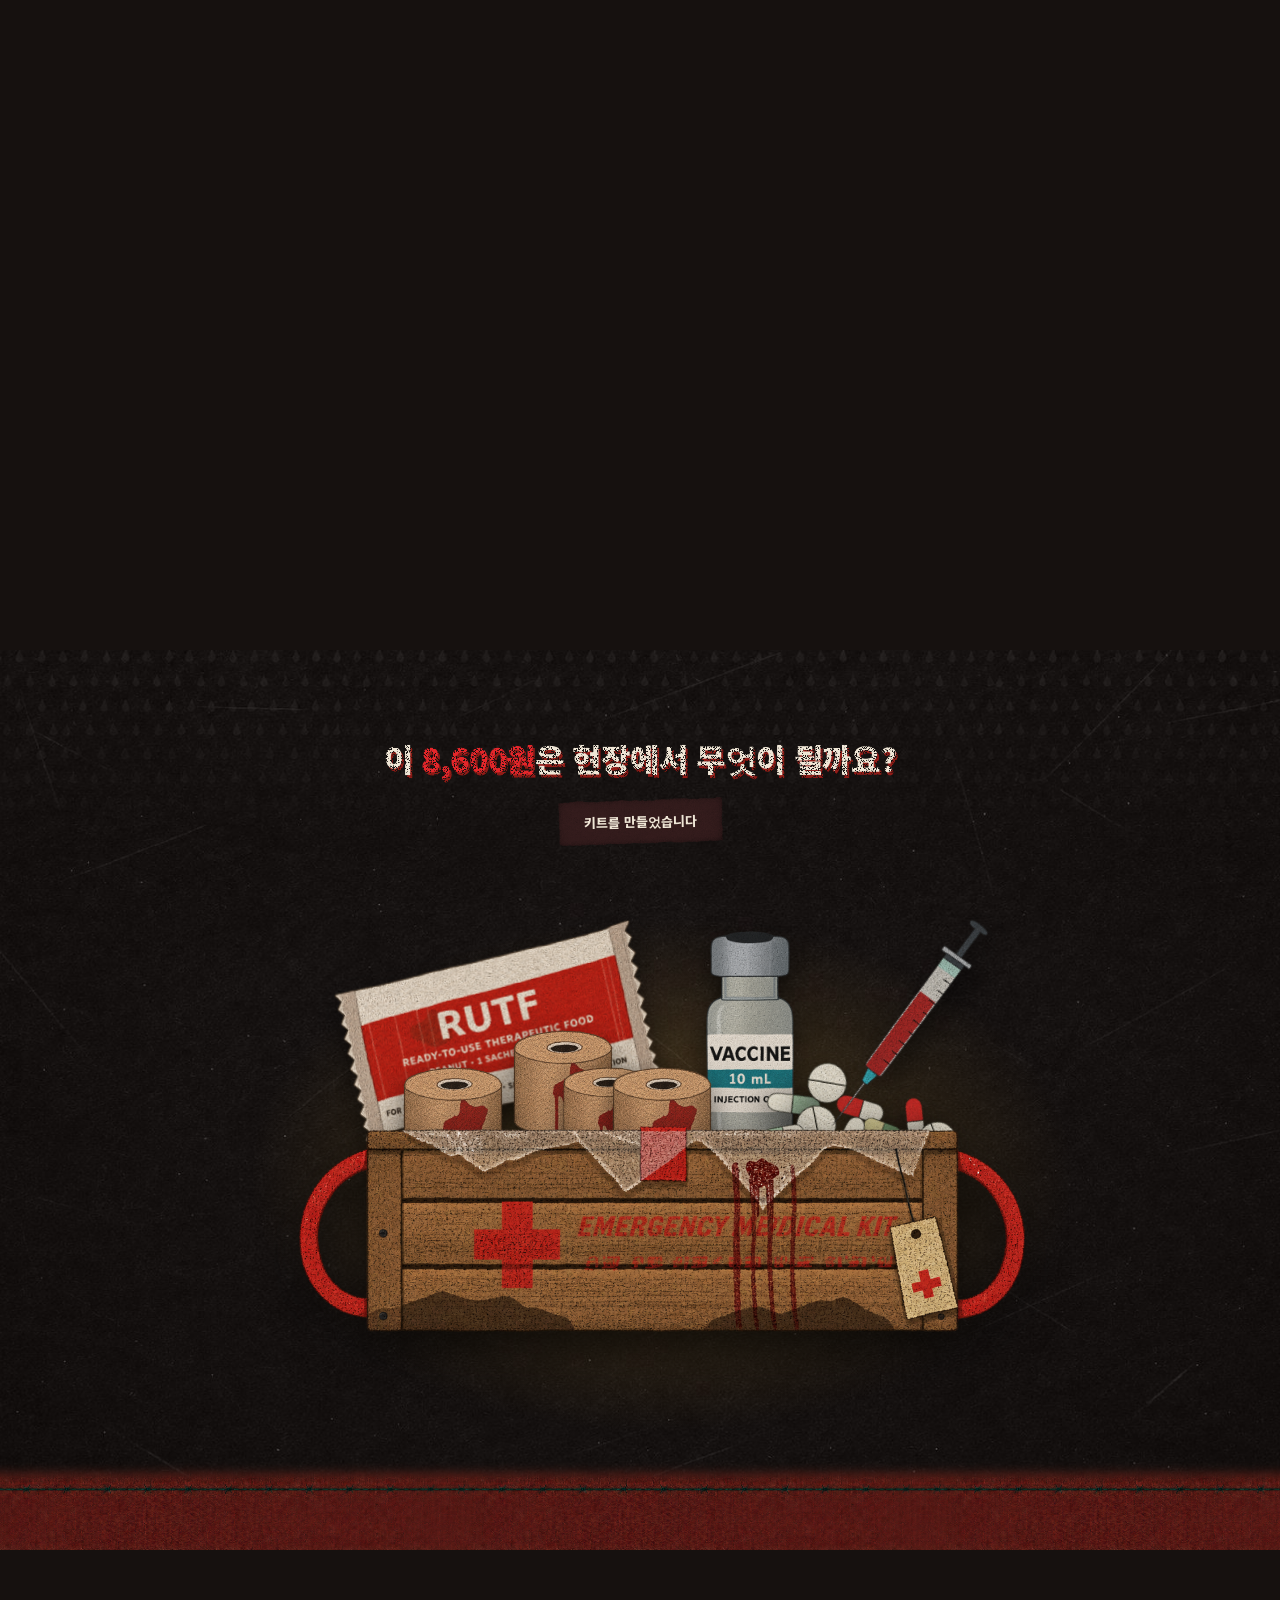
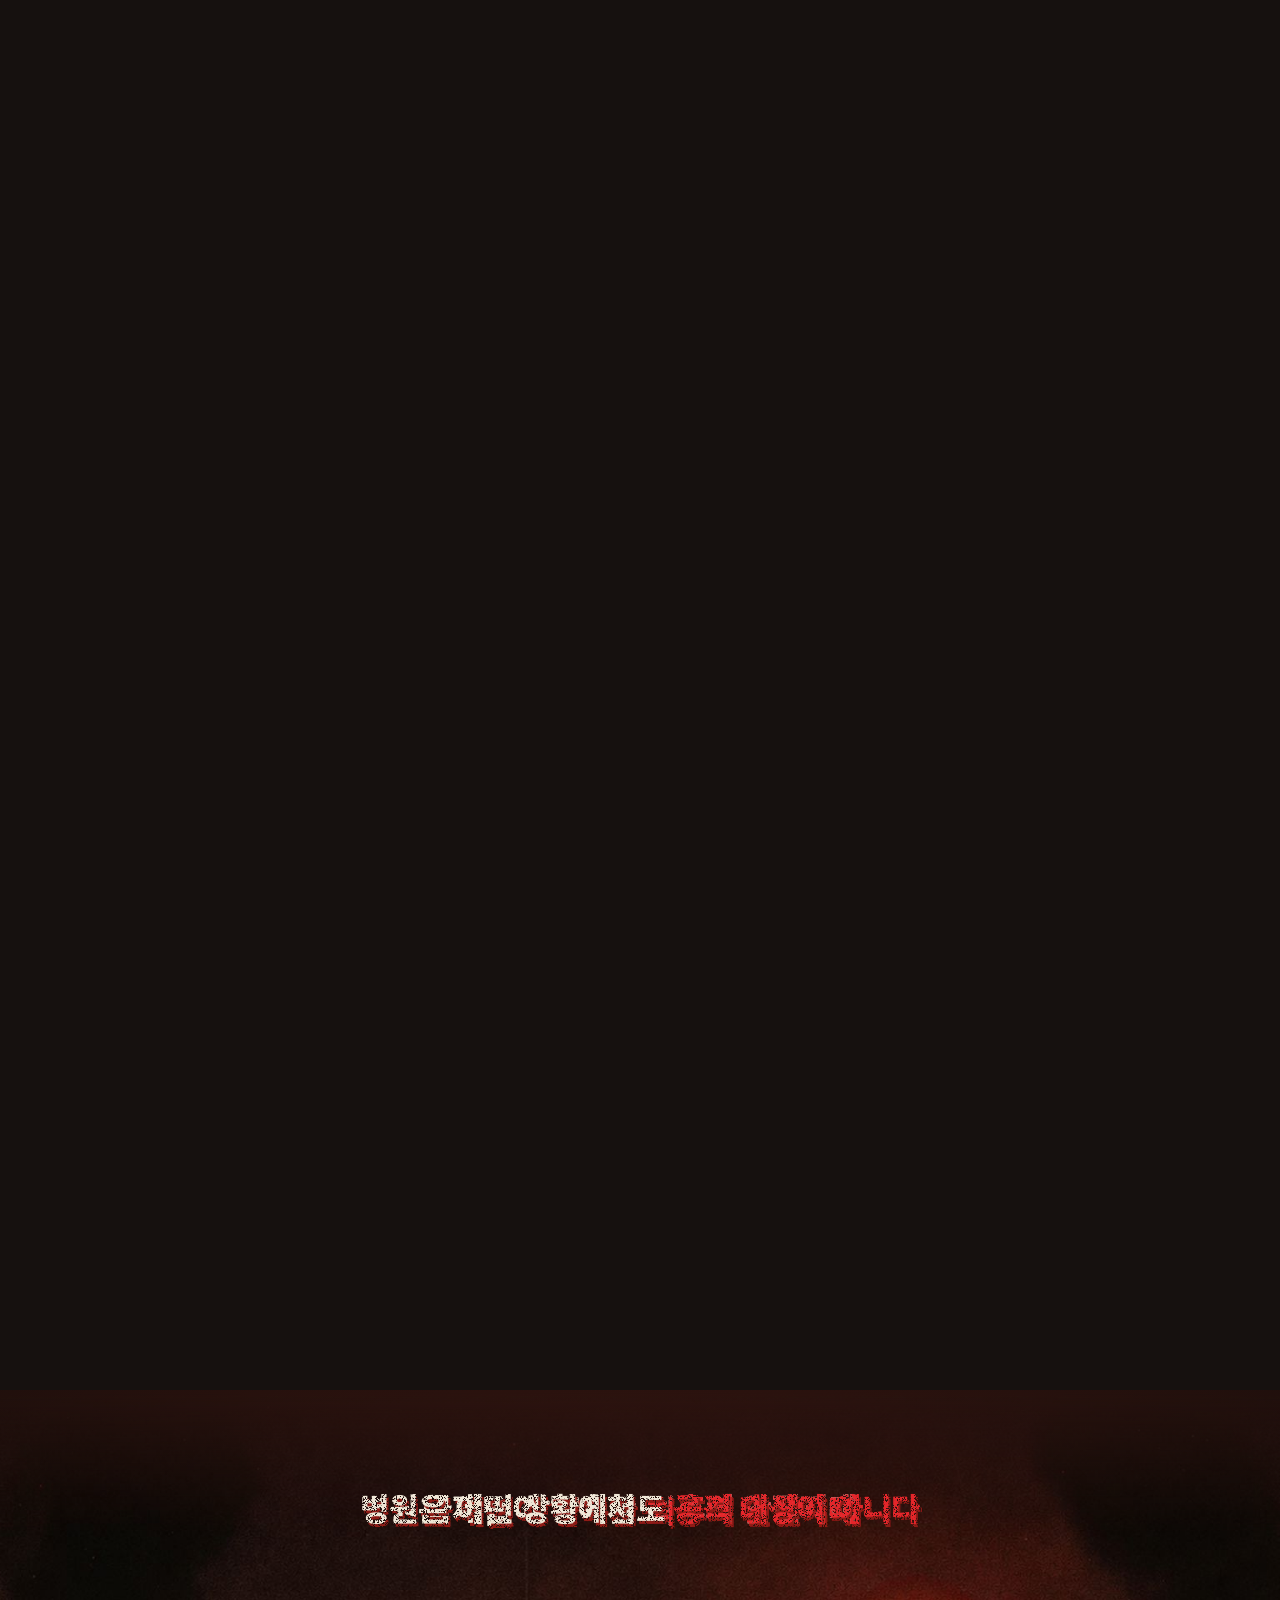
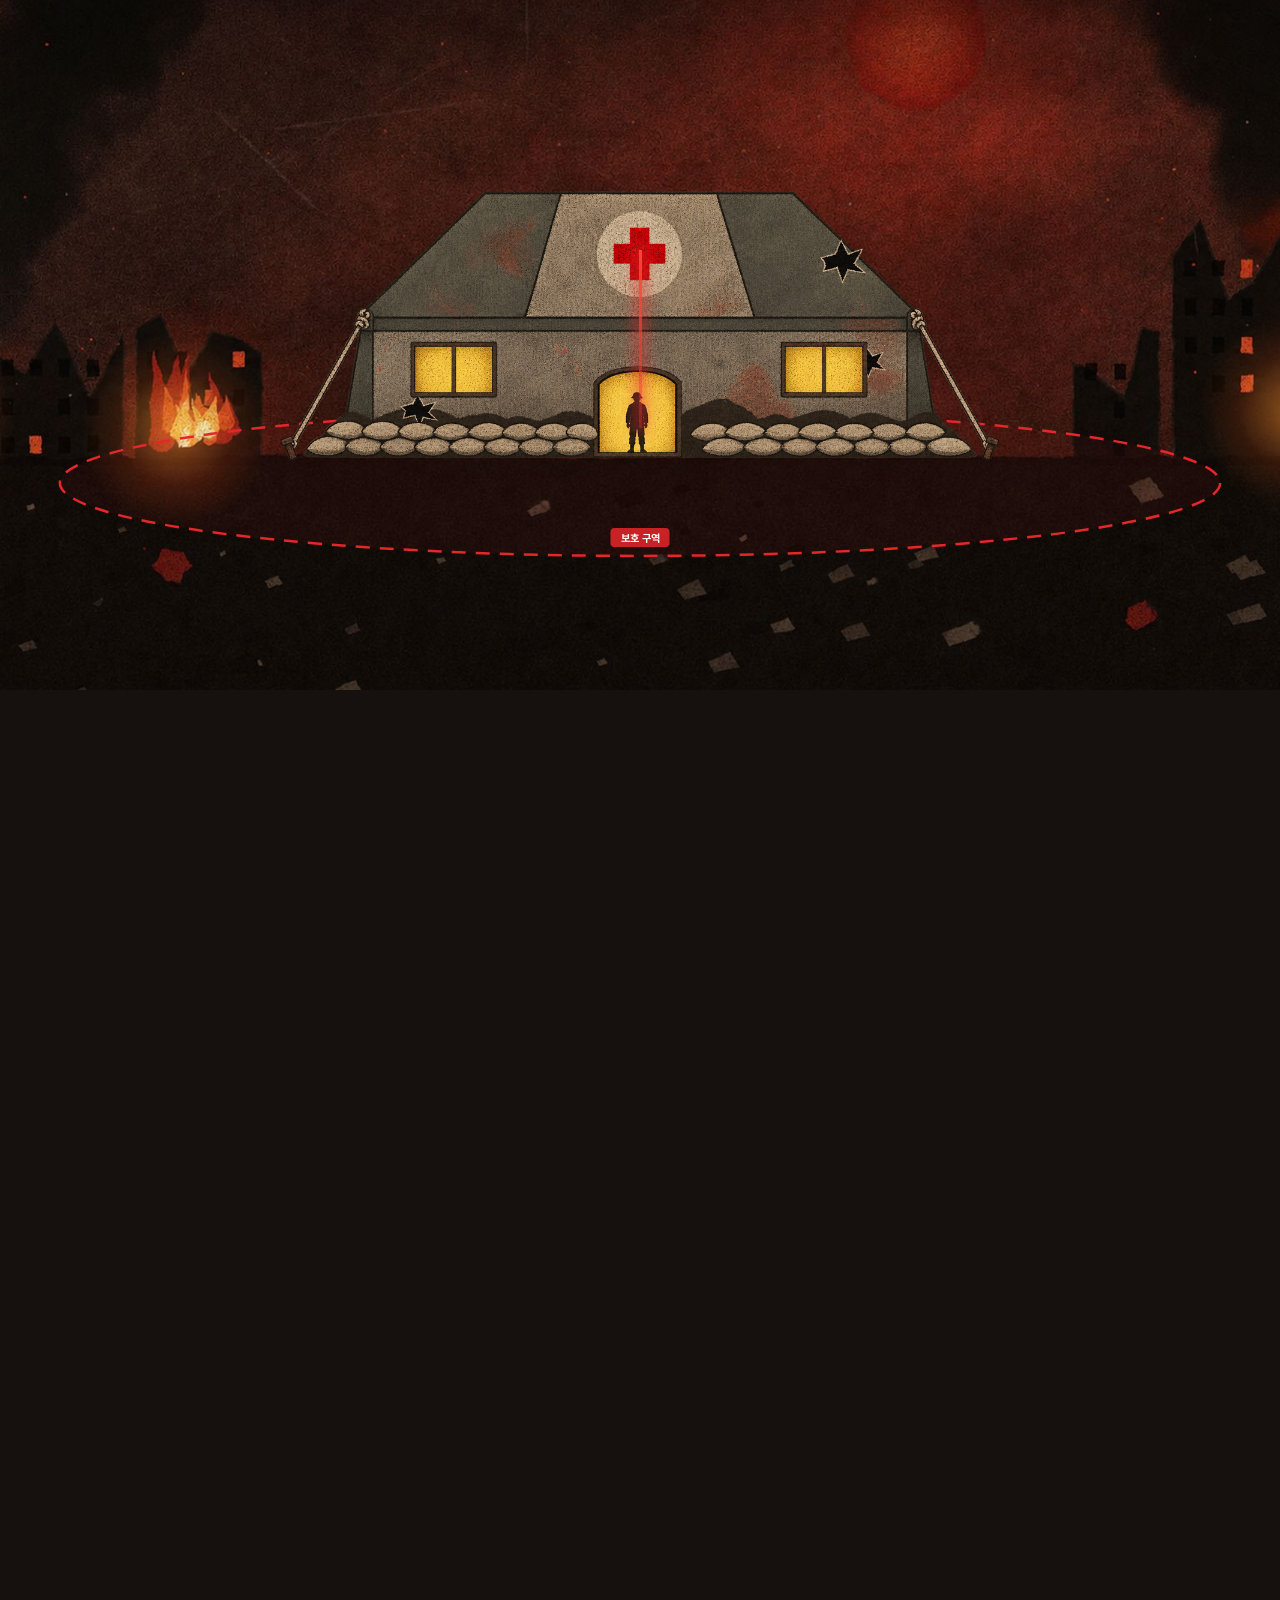
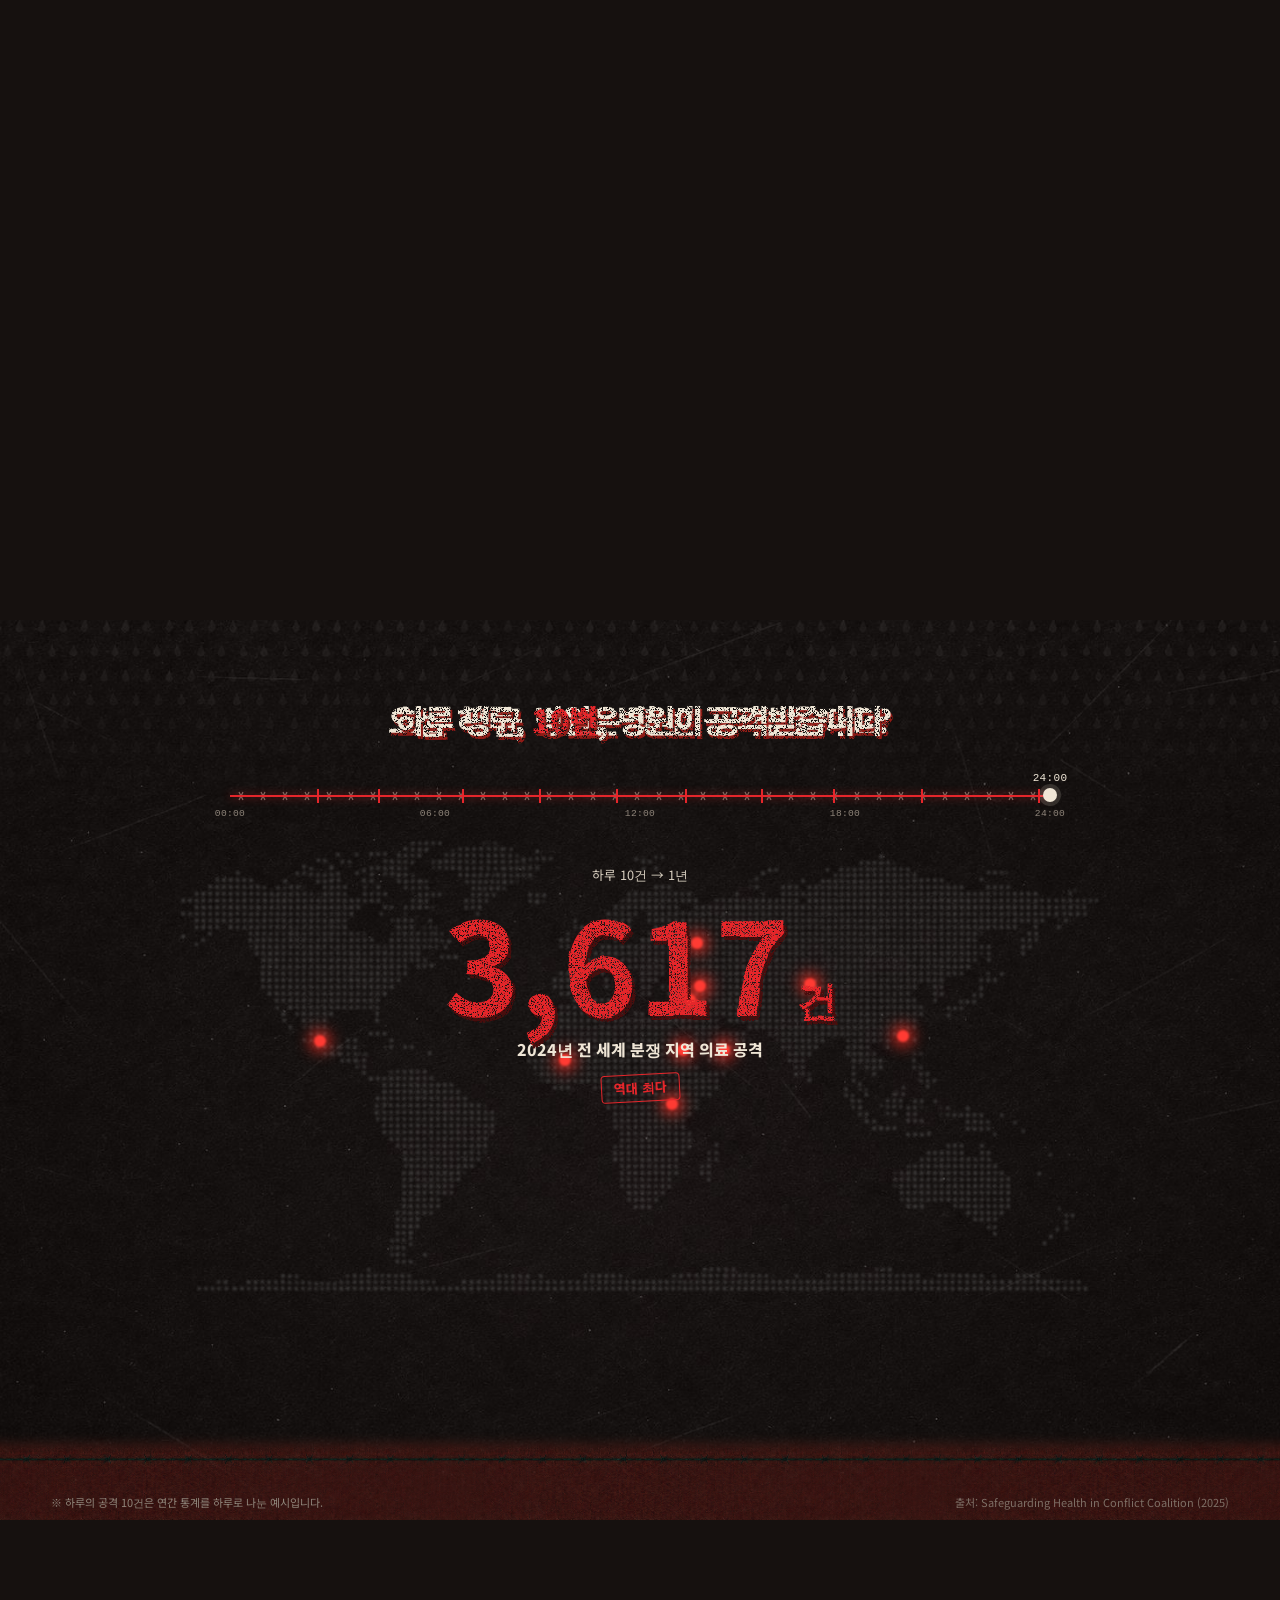
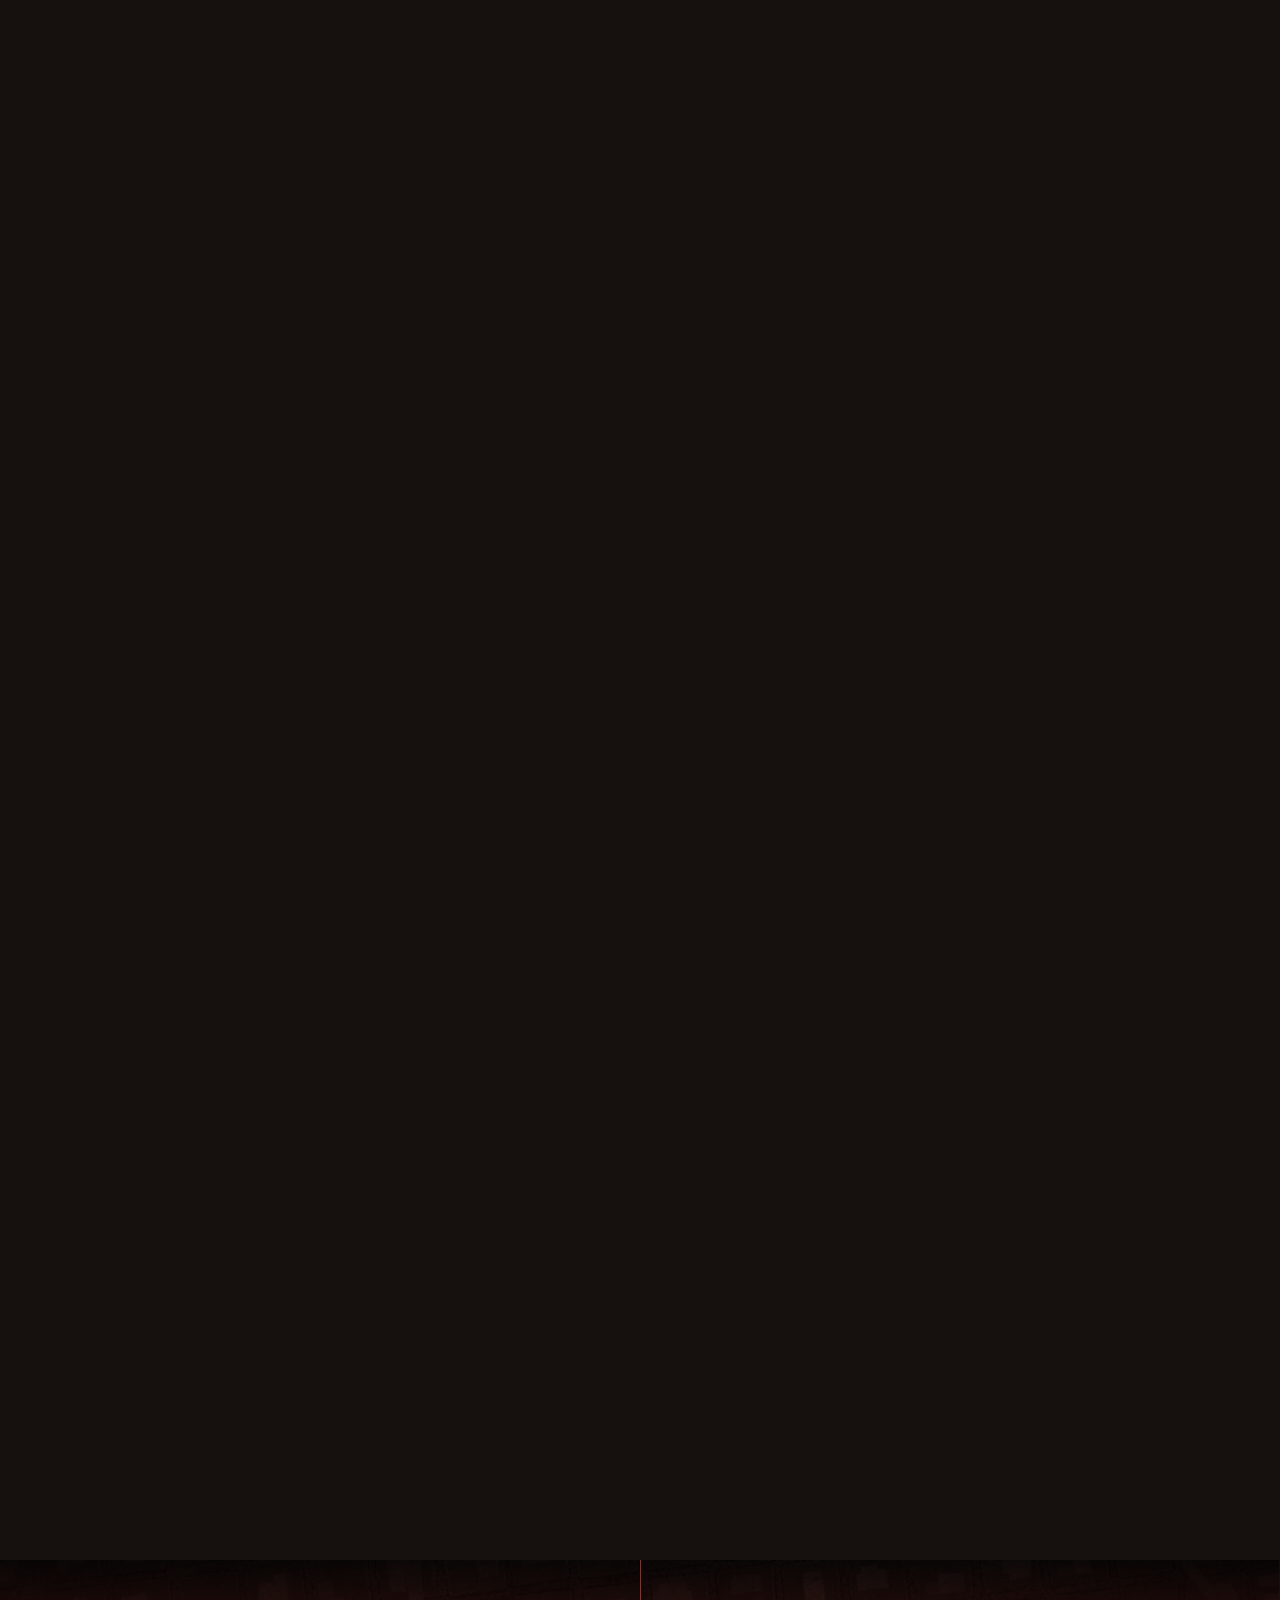
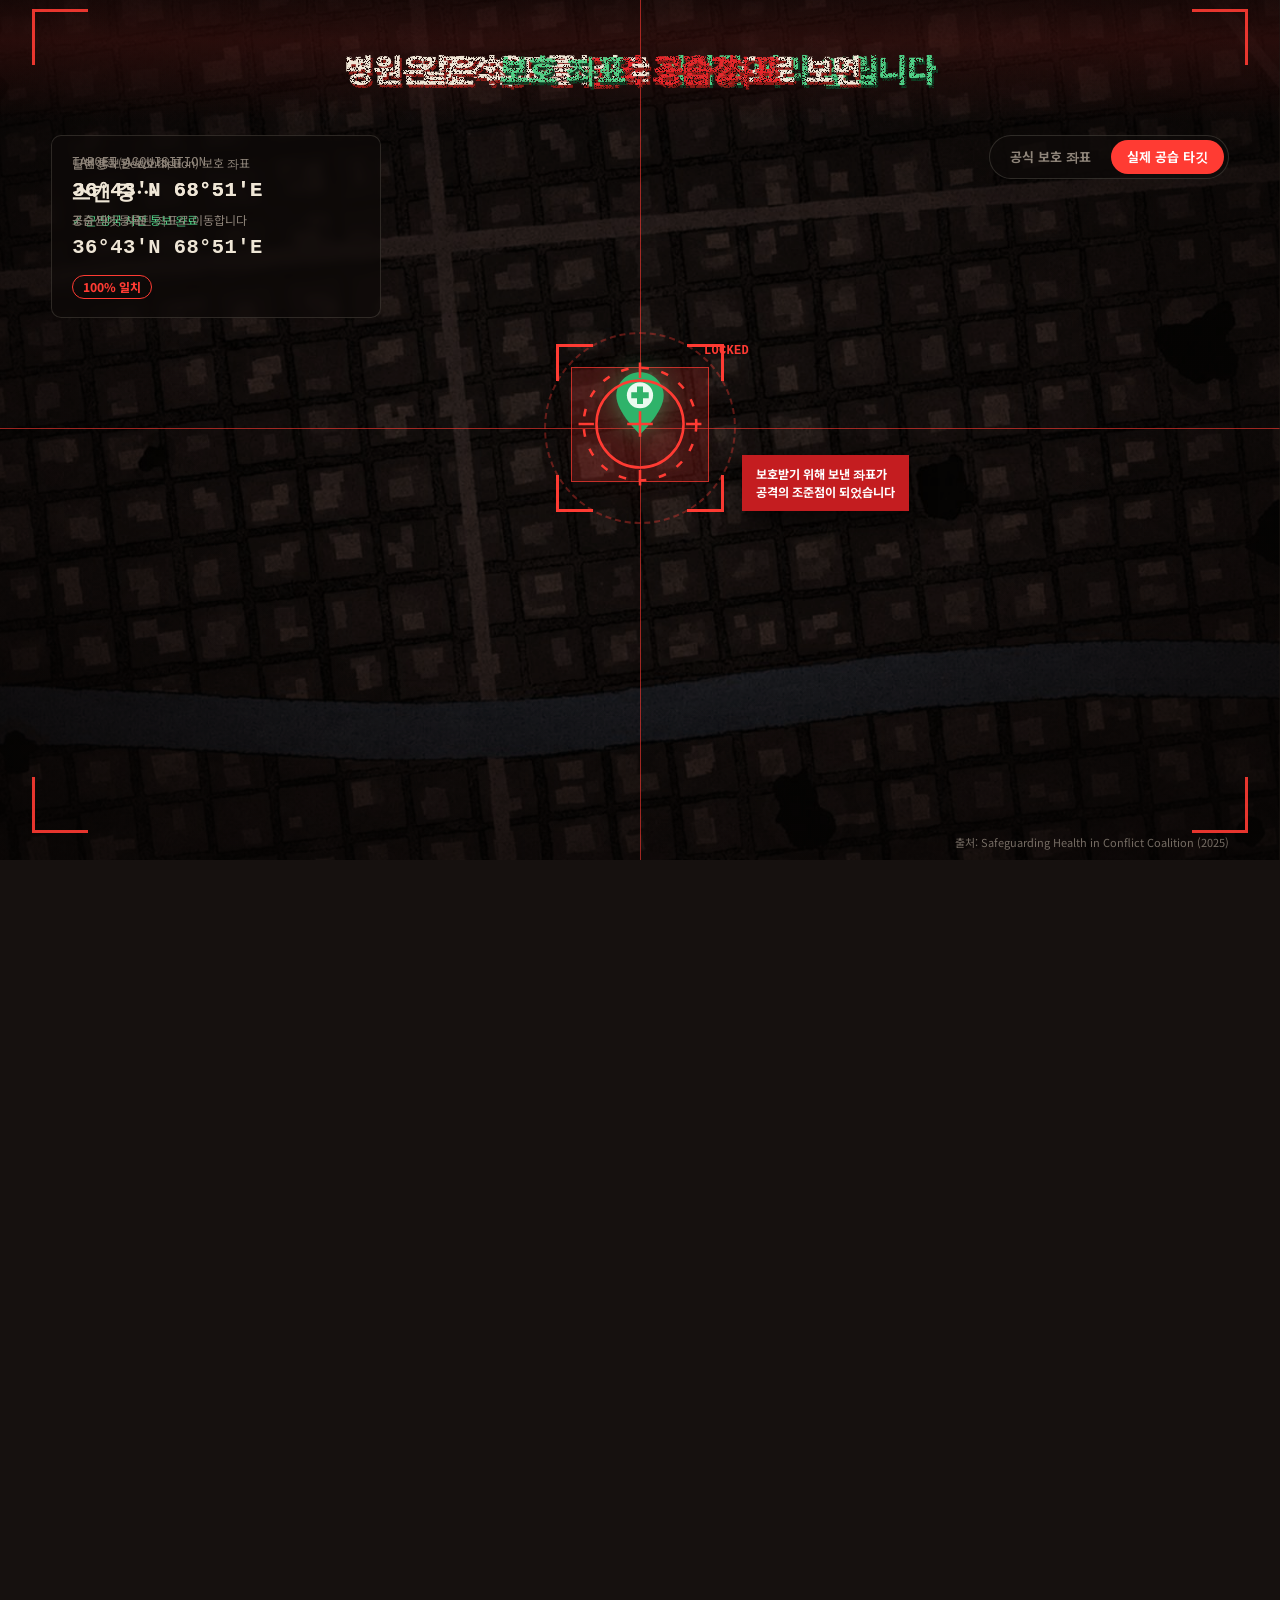
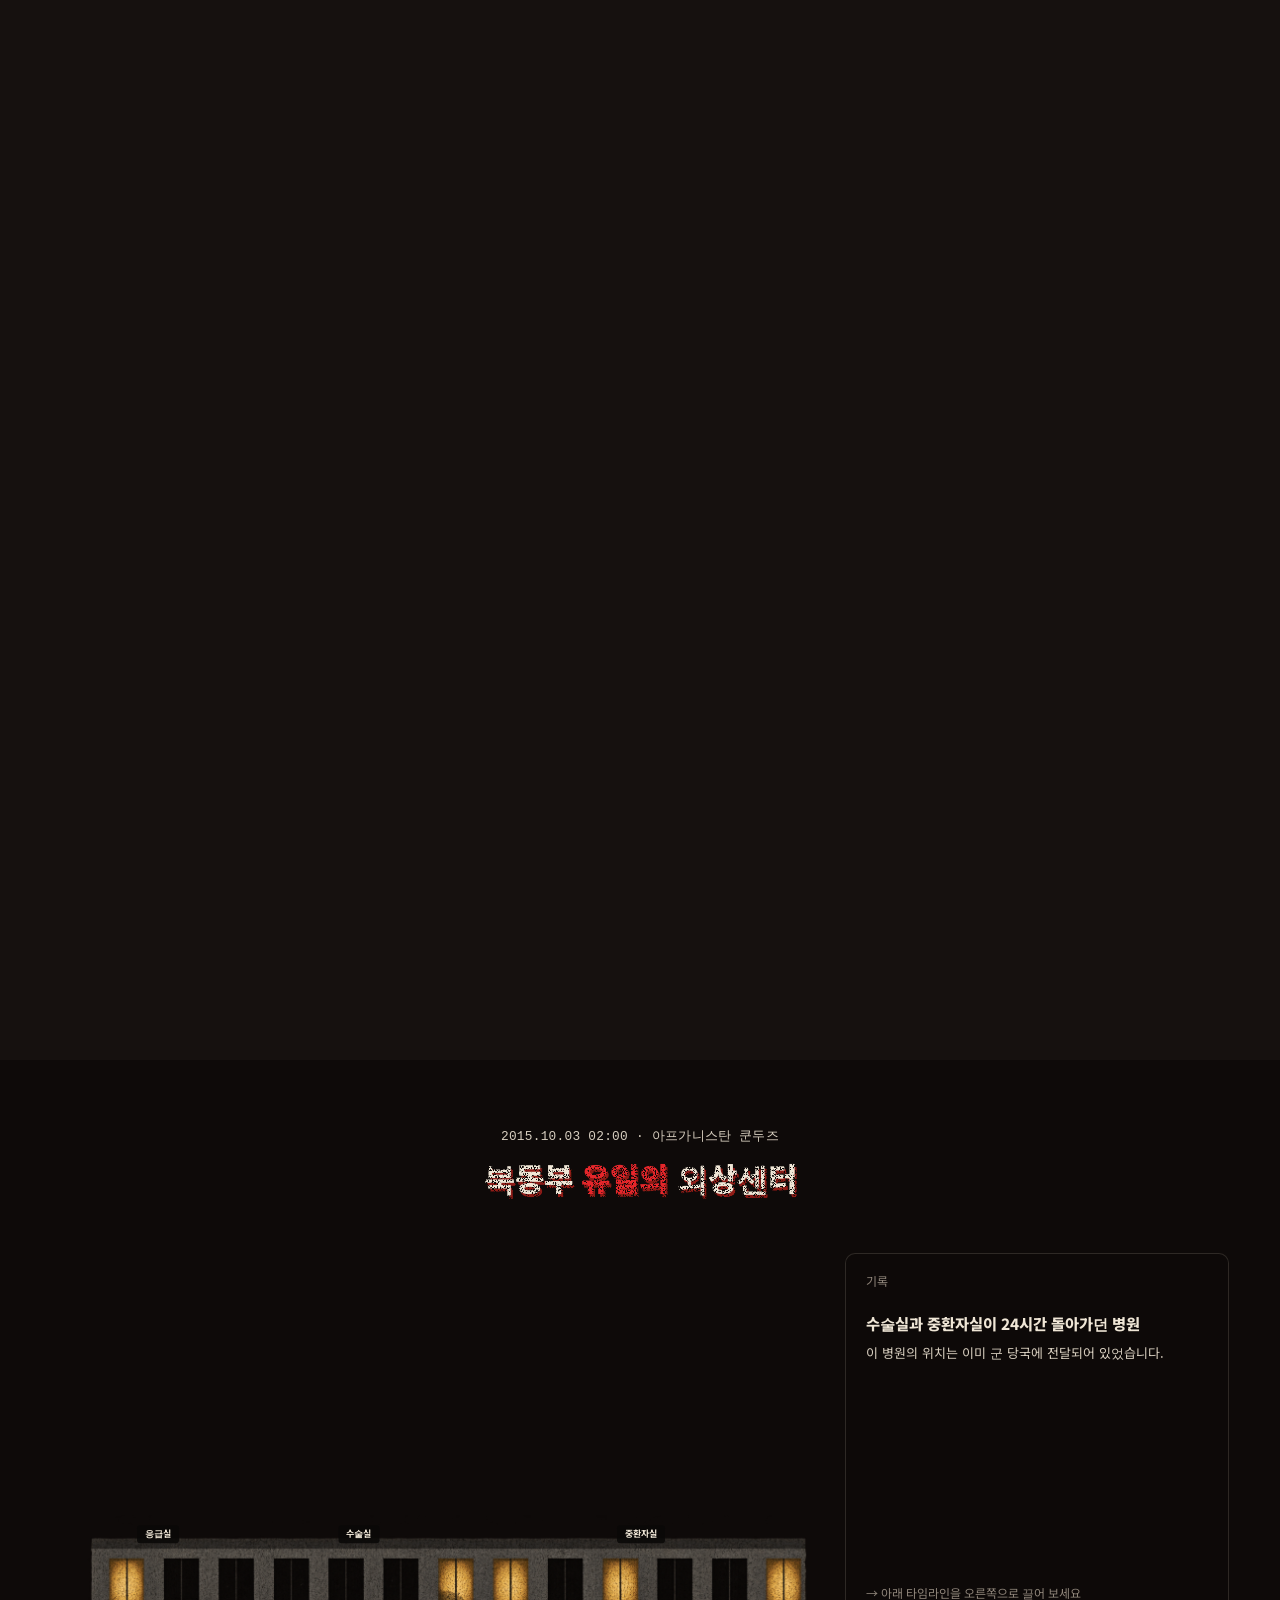
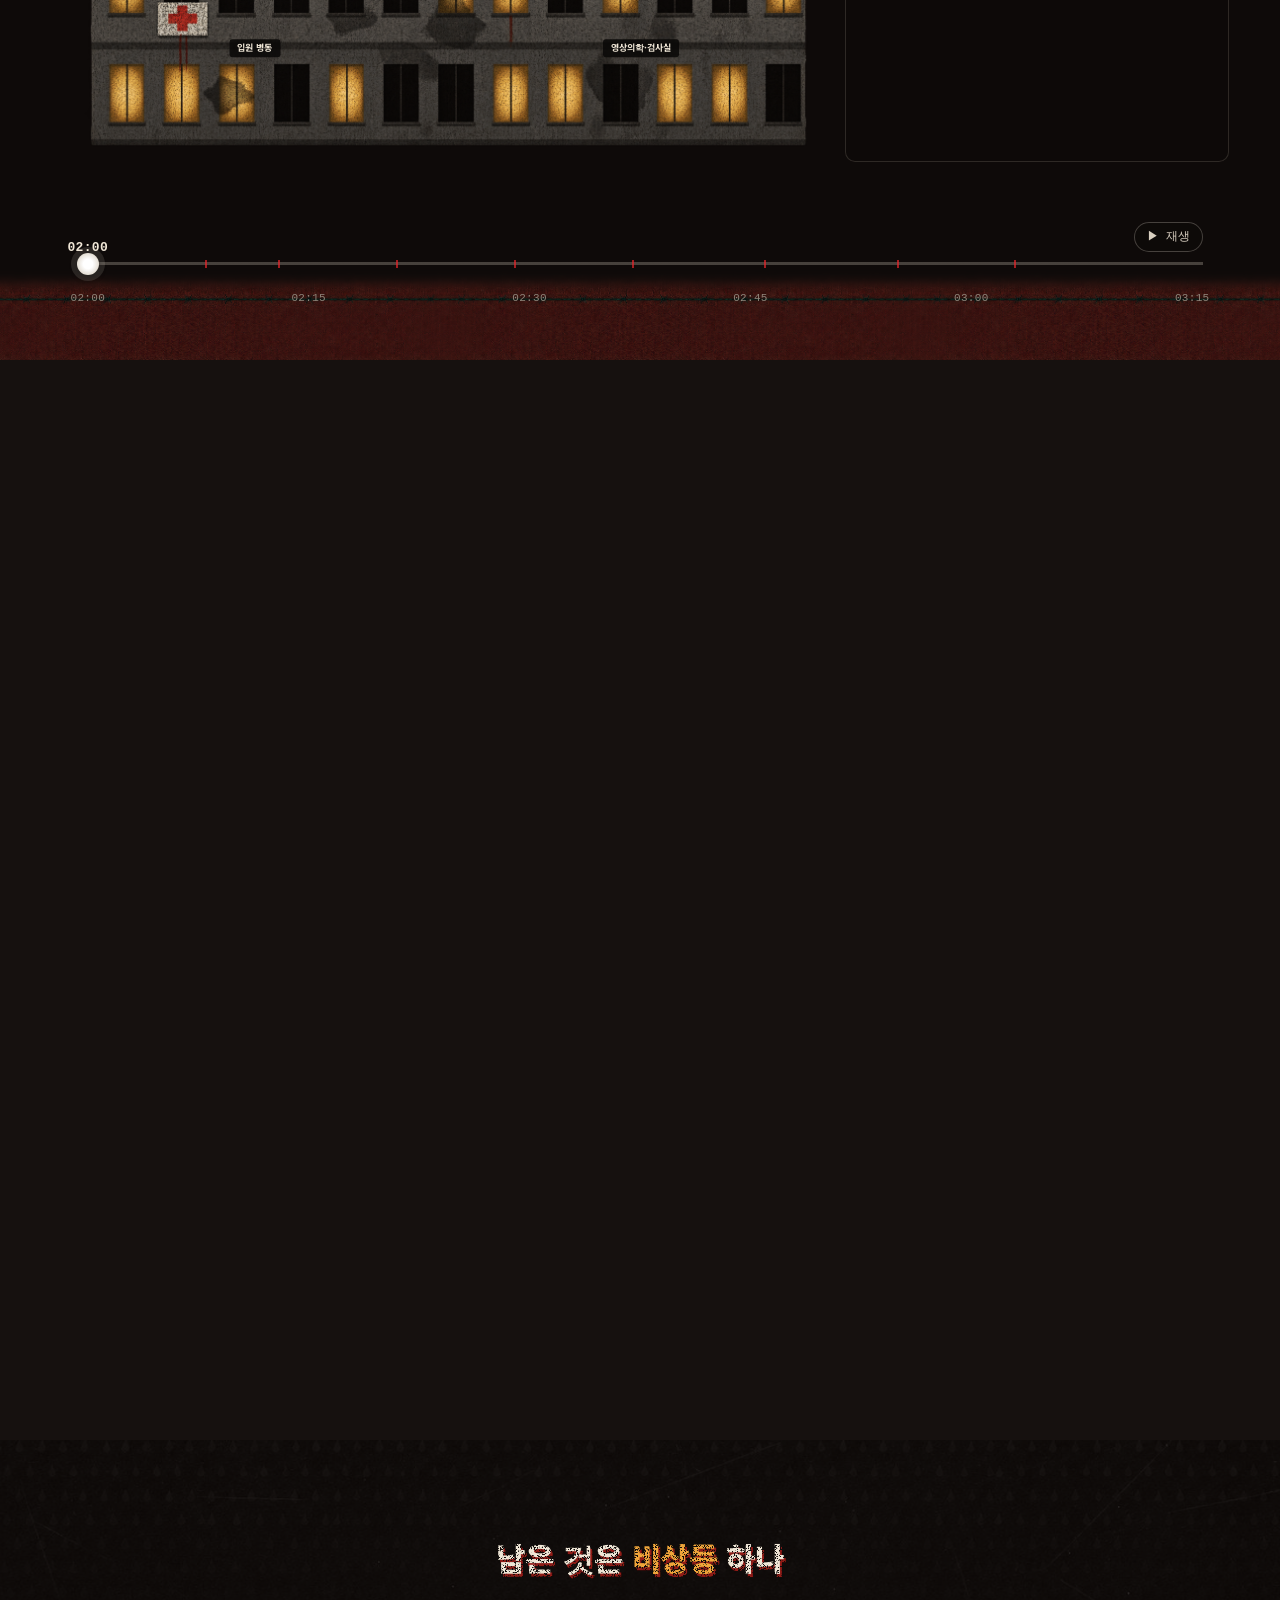
==== commit e295730e: "Add Scene 07 and remove the top scene label and progress bar Scene 07: in the ruins one emergency la" ====
--- a/public/index.html
+++ b/public/index.html
@@ -16,6 +16,7 @@
   <link rel="stylesheet" href="css/scenes/s04.css">
   <link rel="stylesheet" href="css/scenes/s05.css">
   <link rel="stylesheet" href="css/scenes/s06.css">
+  <link rel="stylesheet" href="css/scenes/s07.css">
 
 </head>
 <body>
@@ -44,19 +45,6 @@
   </svg>
 
   <!-- 공통 헤더: 현재 장면과 장면 진행 표시 -->
-  <header class="story-header" aria-label="장면 진행">
-    <p class="story-scene-label">SCENE <span class="story-scene-no">01</span> / 08 — <span class="story-scene-title">1만 원의 경로</span></p>
-    <ol class="story-steps" aria-hidden="true">
-      <li class="story-step"></li>
-      <li class="story-step"></li>
-      <li class="story-step"></li>
-      <li class="story-step"></li>
-      <li class="story-step"></li>
-      <li class="story-step"></li>
-      <li class="story-step"></li>
-      <li class="story-step"></li>
-    </ol>
-  </header>
 
   <main class="story">
 
@@ -418,12 +406,40 @@
       </div>
     </section>
 
-    <!-- 다음 장면 자리: SCENE 07부터 이 아래에 같은 구조로 추가 -->
+    <!-- =========================================================
+         SCENE 07 — 멈춘 수술실
+         부모: .scene-07  >  .sticky-screen
+         자식: .s07-ruins (잔해 · 비상등) / .s07-ecg (심전도) / .s07-kit (불타는 키트) / .s07-text (문장)
+         ========================================================= -->
+    <section class="scene scene-07" id="scene-07" data-scene="s07" data-no="07" data-title="멈춘 수술실" aria-labelledby="s07-heading">
+      <div class="sticky-screen">
+        <div class="s07-ruins">
+          <img src="images/s06/building_ruins.png" alt="무너진 외상센터 잔해">
+          <span class="s07-glow" aria-hidden="true"></span>
+          <span class="s07-lamp" aria-hidden="true"></span>
+        </div>
+        <h2 class="scene-title s07-text s07-text--lamp" id="s07-heading">남은 것은 <span class="is-gold">비상등</span> 하나</h2>
+
+        <p class="scene-title s07-text s07-text--stop"><span class="s07-time mono">03:10</span>외상센터의 수술실과 중환자실이<br>멈췄습니다</p>
+        <canvas class="s07-ecg" role="img" aria-label="뛰던 심전도가 평평해진다"></canvas>
+
+        <div class="s07-kit" role="img" aria-label="당신이 보낸 구호 키트가 반쯤 불타 버렸다">
+          <div class="s07-kit-layer"><img class="k-rutf" src="images/s02/rutf.png" alt=""><img class="k-b1" src="images/s02/bandage.png" alt=""><img class="k-b2" src="images/s02/bandage.png" alt=""><img class="k-vac" src="images/s02/vaccine.png" alt=""><img class="k-syr" src="images/s02/syringe.png" alt=""><img class="k-crate" src="images/s02/crate_front.png" alt=""></div>
+          <div class="s07-kit-layer s07-kit-burnt" aria-hidden="true"><img class="k-rutf" src="images/s02/rutf.png" alt=""><img class="k-b1" src="images/s02/bandage.png" alt=""><img class="k-b2" src="images/s02/bandage.png" alt=""><img class="k-vac" src="images/s02/vaccine.png" alt=""><img class="k-syr" src="images/s02/syringe.png" alt=""><img class="k-crate" src="images/s02/crate_front.png" alt=""></div>
+          <span class="s07-edge" aria-hidden="true"></span>
+        </div>
+        <p class="scene-title s07-text s07-text--burn"><span class="s07-sub">외상센터의 수술실과 중환자실이 멈췄습니다</span>당신이 보낸 치료식과 백신도<br>이곳에서 함께 <em>불타 사라졌습니다</em></p>
+        <span class="s07-cue" aria-hidden="true"></span>
+        <canvas class="s07-embers" aria-hidden="true"></canvas>
+      </div>
+    </section>
+
+    <!-- 다음 장면 자리: SCENE 08부터 이 아래에 같은 구조로 추가 -->
 
   </main>
 
   <footer class="story-footer">
-    <p class="story-footer-next">SCENE 07 — 멈춘 수술실</p>
+    <p class="story-footer-next">SCENE 08 — 꺼진 불빛</p>
     <p class="story-footer-note">다음 장면을 준비하고 있습니다.</p>
   </footer>
 
@@ -436,5 +452,6 @@
   <script src="js/scenes/s04.js"></script>
   <script src="js/scenes/s05.js"></script>
   <script src="js/scenes/s06.js"></script>
+  <script src="js/scenes/s07.js"></script>
 </body>
 </html>
--- a/public/css/style.css
+++ b/public/css/style.css
@@ -31,8 +31,7 @@
 
   --font: "Noto Sans KR", system-ui, -apple-system, "Apple SD Gothic Neo", "Malgun Gothic", sans-serif;
   --gutter: clamp(16px, 4vw, 64px);
-  --header-h: 64px;
-  --top-space: var(--header-h);   /* 장면 내용이 시작하는 높이 */
+  --top-space: 40px;              /* 장면 내용이 시작하는 높이 (화면 위 여백) */
   --toolbar: 0px;                 /* 모바일 주소창 높이 (주소창이 숨으면 화면이 이만큼 길어진다) */
   --ease: cubic-bezier(0.22, 1, 0.36, 1);
 }
@@ -140,55 +139,6 @@
   pointer-events: none;
 }
 
-/* ---------- 공통 헤더 ---------- */
-
-.story-header {
-  position: fixed;
-  inset: 0 0 auto 0;
-  z-index: 50;
-  height: var(--header-h);
-  padding: 0 var(--gutter);
-  display: flex;
-  align-items: center;
-  justify-content: space-between;
-  gap: 16px;
-  background: linear-gradient(to bottom, rgba(22, 17, 15, 0.85), rgba(22, 17, 15, 0));
-  pointer-events: none;
-}
-
-.story-scene-label {
-  font-size: 13px;
-  letter-spacing: 0.06em;
-  color: var(--muted);
-  font-variant-numeric: tabular-nums;
-}
-
-.story-steps {
-  display: flex;
-  gap: 6px;
-  margin: 0;
-  padding: 0;
-  list-style: none;
-}
-
-.story-step {
-  position: relative;
-  width: clamp(16px, 3vw, 40px);
-  height: 3px;
-  background: var(--line-soft);
-  overflow: hidden;
-}
-
-/* --fill: 0~1, 해당 장면의 진행률 */
-.story-step::after {
-  content: "";
-  position: absolute;
-  inset: 0;
-  background: var(--gold);
-  transform-origin: left;
-  transform: scaleX(var(--fill, 0));
-}
-
 /* ---------- 공통 푸터 ---------- */
 
 .story-footer {
@@ -213,9 +163,7 @@
 }
 
 @media (max-width: 640px) {
-  :root { --header-h: 52px; }
-  .story-header { flex-direction: column; justify-content: center; align-items: flex-start; gap: 6px; }
-  .story-scene-label { font-size: 11px; }
+  :root { --top-space: 28px; }
 }
 
 /* ---------- 터치 화면: 한 번 쓸면 다음 상태에서 멈춘다 ----------
--- a/public/css/scenes/s07.css
+++ b/public/css/scenes/s07.css
@@ -0,0 +1,157 @@
+/* =========================================================
+   SCENE 07 — 멈춘 수술실
+   방식: 상태 단계형
+   부모 영역 : .scene-07          고정 화면 : .scene-07 > .sticky-screen
+   상태      : 0 비상등 → is-step-1 암전 → is-step-2 심전도 정지 → is-step-3 키트가 불탐
+   ========================================================= */
+
+.scene-07 { --scene-length: 280vh; }
+@media (pointer: coarse) { .scene-07 { --scene-length: 440vh; } }
+.scene-07 .sticky-screen { background: #0b0807; }
+.scene-07 .sticky-screen::after { display: none; }
+.scene-07 .sticky-screen::before {
+  content: "";
+  position: absolute;
+  inset: 0;
+  background: url("../../images/bg.jpg") center / cover;
+  opacity: 0.45;
+  pointer-events: none;
+}
+
+/* ---------- 0 : 잔해와 비상등 ---------- */
+.s07-ruins {
+  position: absolute;
+  left: 50%;
+  bottom: calc(18% + var(--toolbar));
+  width: min(70vw, 1100px);
+  aspect-ratio: 1500 / 500;
+  transform: translateX(-50%);
+  transition: opacity 1.2s ease, filter 1.2s ease;
+}
+.s07-ruins img { width: 100%; height: 100%; object-fit: contain; object-position: bottom; filter: brightness(0.35) saturate(0.5); }
+.is-step-1 .s07-ruins { opacity: 0; filter: blur(2px); }
+
+.s07-lamp {
+  position: absolute;
+  left: 71%;
+  top: 30%;
+  width: 3.4%;
+  aspect-ratio: 2.2;
+  background: #ffd47a;
+  border-radius: 2px;
+  box-shadow: 0 0 10px 3px rgba(255, 196, 90, 0.9);
+  opacity: var(--lamp, 1);
+}
+.s07-glow {
+  position: absolute;
+  left: 71%;
+  top: 30%;
+  width: 46%;
+  aspect-ratio: 1;
+  border-radius: 50%;
+  background: radial-gradient(closest-side, rgba(255, 190, 90, 0.42), rgba(255, 160, 60, 0.12) 50%, transparent);
+  transform: translate(-50%, -50%);
+  mix-blend-mode: screen;
+  opacity: var(--lamp, 1);
+  pointer-events: none;
+}
+
+.s07-embers { position: absolute; inset: 0; width: 100%; height: 100%; pointer-events: none; }
+
+/* ---------- 문장 ---------- */
+.s07-text {
+  position: absolute;
+  left: var(--gutter);
+  right: var(--gutter);
+  text-align: center;
+  margin: 0;
+  opacity: 0;
+  transform: translateY(18px);
+  transition: opacity 0.7s ease, transform 0.9s var(--ease);
+  pointer-events: none;
+}
+.s07-text--lamp { top: calc(var(--top-space) + 6vh); opacity: 1; transform: none; }
+.is-step-1 .s07-text--lamp { opacity: 0; transform: translateY(-12px); }
+.s07-text--stop { top: 36%; }
+.is-step-2 .s07-text--stop { opacity: 1; transform: none; transition-delay: 0.3s; }
+.is-step-3 .s07-text--stop { opacity: 0; transform: translateY(-12px); transition-delay: 0s; }
+.s07-time { display: block; margin-bottom: 10px; font-size: clamp(12px, 1vw, 16px); color: var(--muted); filter: none; text-shadow: none; }
+.s07-text--burn { top: 62%; }
+.is-step-3 .s07-text--burn { opacity: 1; transform: none; transition-delay: 1.6s; }
+.s07-sub { display: block; margin-bottom: 18px; font-size: clamp(11px, 0.85vw, 14px); font-weight: 400; color: var(--muted); filter: none; text-shadow: none; }
+
+/* ---------- 2 : 심전도 ---------- */
+.s07-ecg {
+  position: absolute;
+  left: 50%;
+  top: 60%;
+  width: min(560px, 80vw);
+  height: 120px;
+  transform: translate(-50%, -50%);
+  opacity: 0;
+  transition: opacity 0.6s ease;
+}
+.is-step-2 .s07-ecg { opacity: 1; }
+.is-step-3 .s07-ecg { opacity: 0; }
+
+/* ---------- 3 : 불타는 키트 ---------- */
+@property --burn { syntax: "<percentage>"; inherits: true; initial-value: 102%; }
+.s07-kit {
+  --burn: 102%;
+  position: absolute;
+  left: 50%;
+  top: 38%;
+  width: min(420px, 70vw);
+  aspect-ratio: 1100 / 640;
+  transform: translate(-50%, -50%) scale(0.92);
+  opacity: 0;
+  transition: opacity 0.8s ease, transform 1s var(--ease), --burn 3.4s cubic-bezier(0.45, 0, 0.3, 1) 0.8s;
+}
+.is-step-3 .s07-kit { opacity: 1; transform: translate(-50%, -50%); --burn: 48%; }
+.s07-kit-layer { position: absolute; inset: 0; }
+.s07-kit-layer img { position: absolute; left: var(--x); top: var(--y); width: var(--w); transform: translate(-50%, -50%) rotate(var(--r, 0deg)); }
+.s07-kit-layer .k-crate { --x: 50%; --y: 72%; --w: 100%; }
+.s07-kit-layer .k-rutf { --x: 30%; --y: 33%; --w: 46%; --r: -6deg; }
+.s07-kit-layer .k-b1 { --x: 28%; --y: 52%; --w: 15%; }
+.s07-kit-layer .k-b2 { --x: 43%; --y: 46%; --w: 15%; }
+.s07-kit-layer .k-vac { --x: 60%; --y: 38%; --w: 12%; }
+.s07-kit-layer .k-syr { --x: 76%; --y: 32%; --w: 34%; --r: -38deg; }
+.s07-kit-burnt {
+  filter: brightness(0.18) sepia(0.6) contrast(1.3);
+  clip-path: polygon(var(--burn) 0, calc(var(--burn) + 3%) 10%, calc(var(--burn) - 2%) 20%, calc(var(--burn) + 2%) 32%, calc(var(--burn) - 3%) 44%, calc(var(--burn) + 1%) 56%, calc(var(--burn) - 2%) 68%, calc(var(--burn) + 3%) 80%, calc(var(--burn) - 1%) 90%, var(--burn) 100%, 120% 100%, 120% 0);
+}
+.s07-kit-burnt::after {
+  content: "";
+  position: absolute;
+  inset: 0;
+  background: radial-gradient(60% 50% at 80% 50%, rgba(255, 110, 30, 0.25), transparent 70%);
+  mix-blend-mode: screen;
+}
+.s07-edge {
+  position: absolute;
+  top: -6%;
+  bottom: -6%;
+  left: var(--burn);
+  width: 14px;
+  margin-left: -7px;
+  background: url("data:image/svg+xml,%3Csvg xmlns='http://www.w3.org/2000/svg' viewBox='0 0 14 100' preserveAspectRatio='none'%3E%3Cpath d='M7 0 L10 10 L5 20 L9 32 L4 44 L8 56 L5 68 L10 80 L6 90 L7 100' fill='none' stroke='%23ff9a3a' stroke-width='2.4'/%3E%3C/svg%3E") center / 100% 100% no-repeat;
+  filter: drop-shadow(0 0 6px #ff7a2f) drop-shadow(0 0 14px rgba(255, 90, 20, 0.8));
+  opacity: 0;
+  transition: opacity 0.4s ease 0.8s;
+  animation: s07-edge 0.18s steps(2) infinite;
+}
+.is-step-3 .s07-edge { opacity: 1; }
+@keyframes s07-edge { 50% { filter: drop-shadow(0 0 4px #ffb347) drop-shadow(0 0 18px rgba(255, 90, 20, 0.9)); } }
+
+.s07-cue { position: absolute; left: 50%; bottom: calc(6% + var(--toolbar)); width: 1px; height: 50px; background: linear-gradient(to bottom, transparent, var(--fg-soft)); opacity: 0; transition: opacity 0.6s 2.4s; }
+.is-step-3 .s07-cue { opacity: 0.6; }
+
+@media (max-width: 640px) {
+  .s07-ruins { width: 96vw; bottom: calc(26% + var(--toolbar)); }
+  .s07-text--burn { top: 58%; }
+  .s07-ecg { height: 100px; }
+}
+@media (prefers-reduced-motion: reduce) {
+  .s07-kit { transition-duration: 0.01s !important; transition-delay: 0s !important; }
+  .s07-edge { animation: none; }
+}
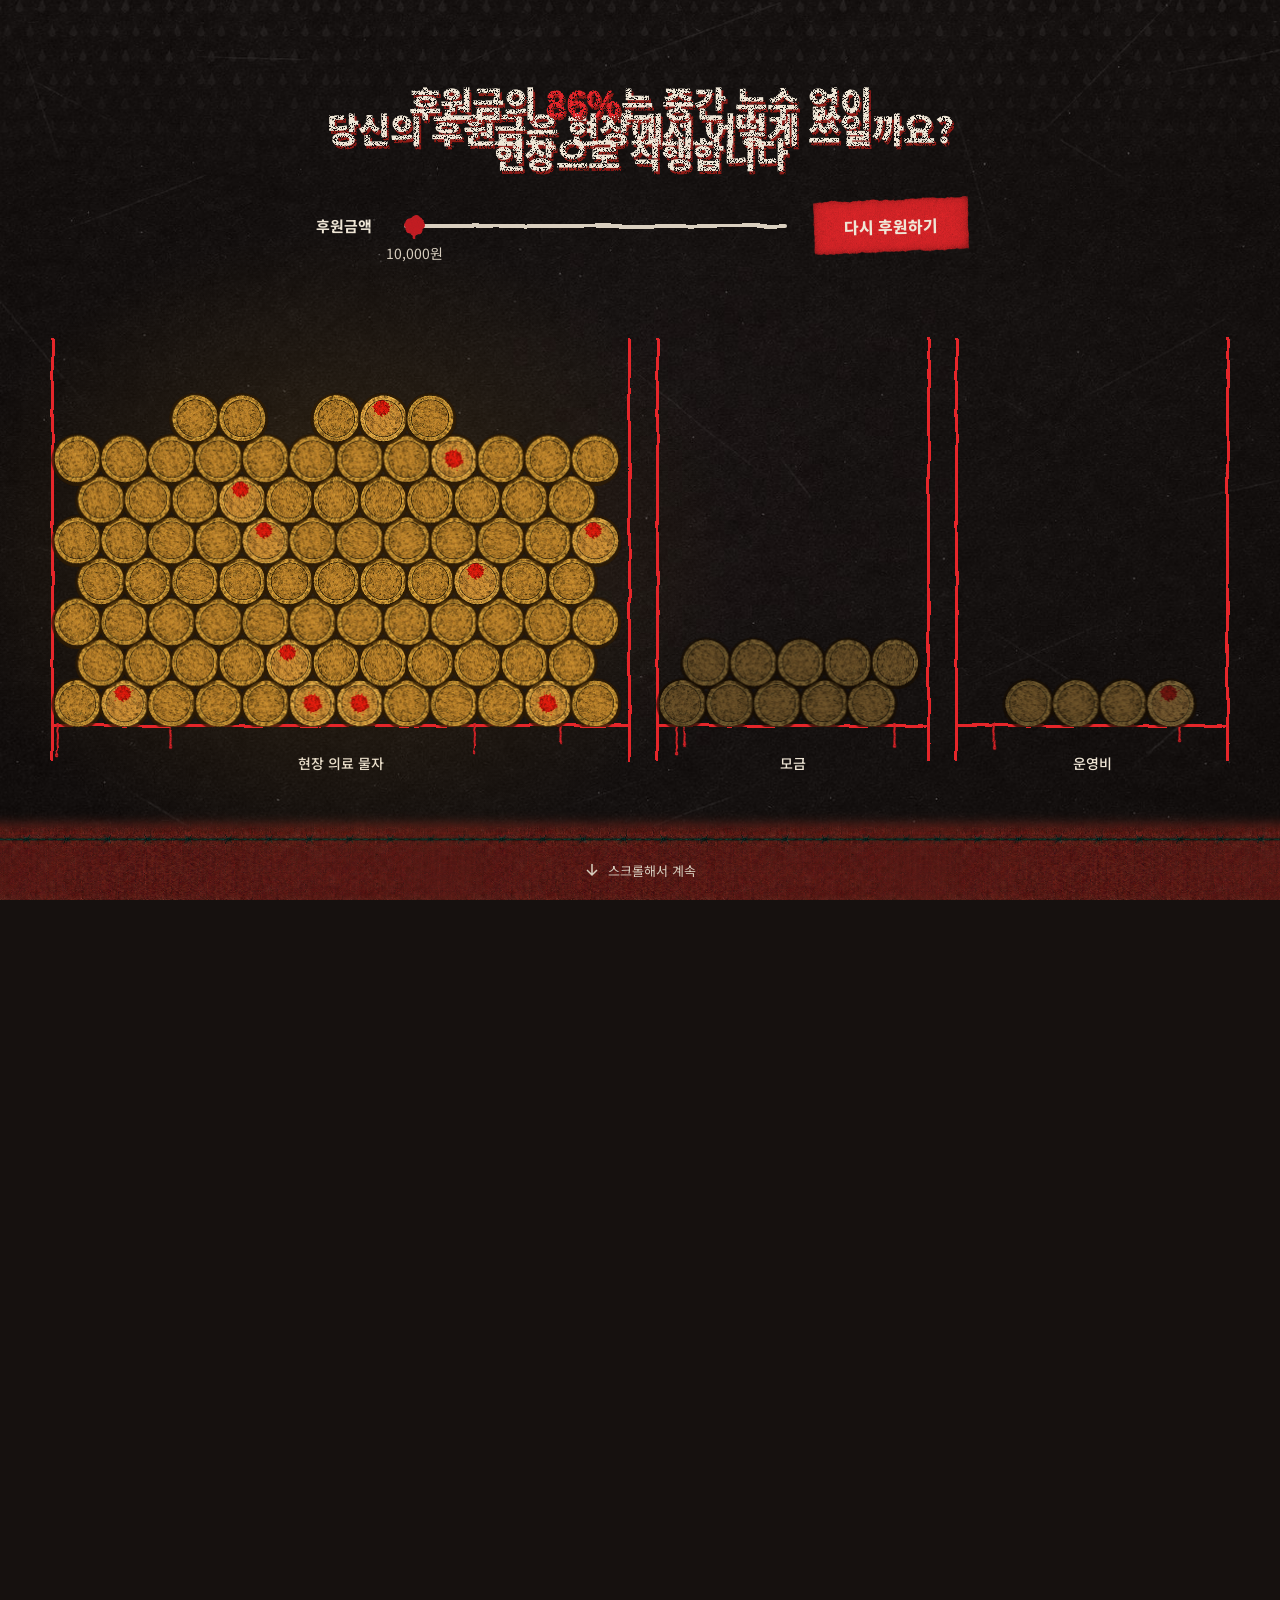
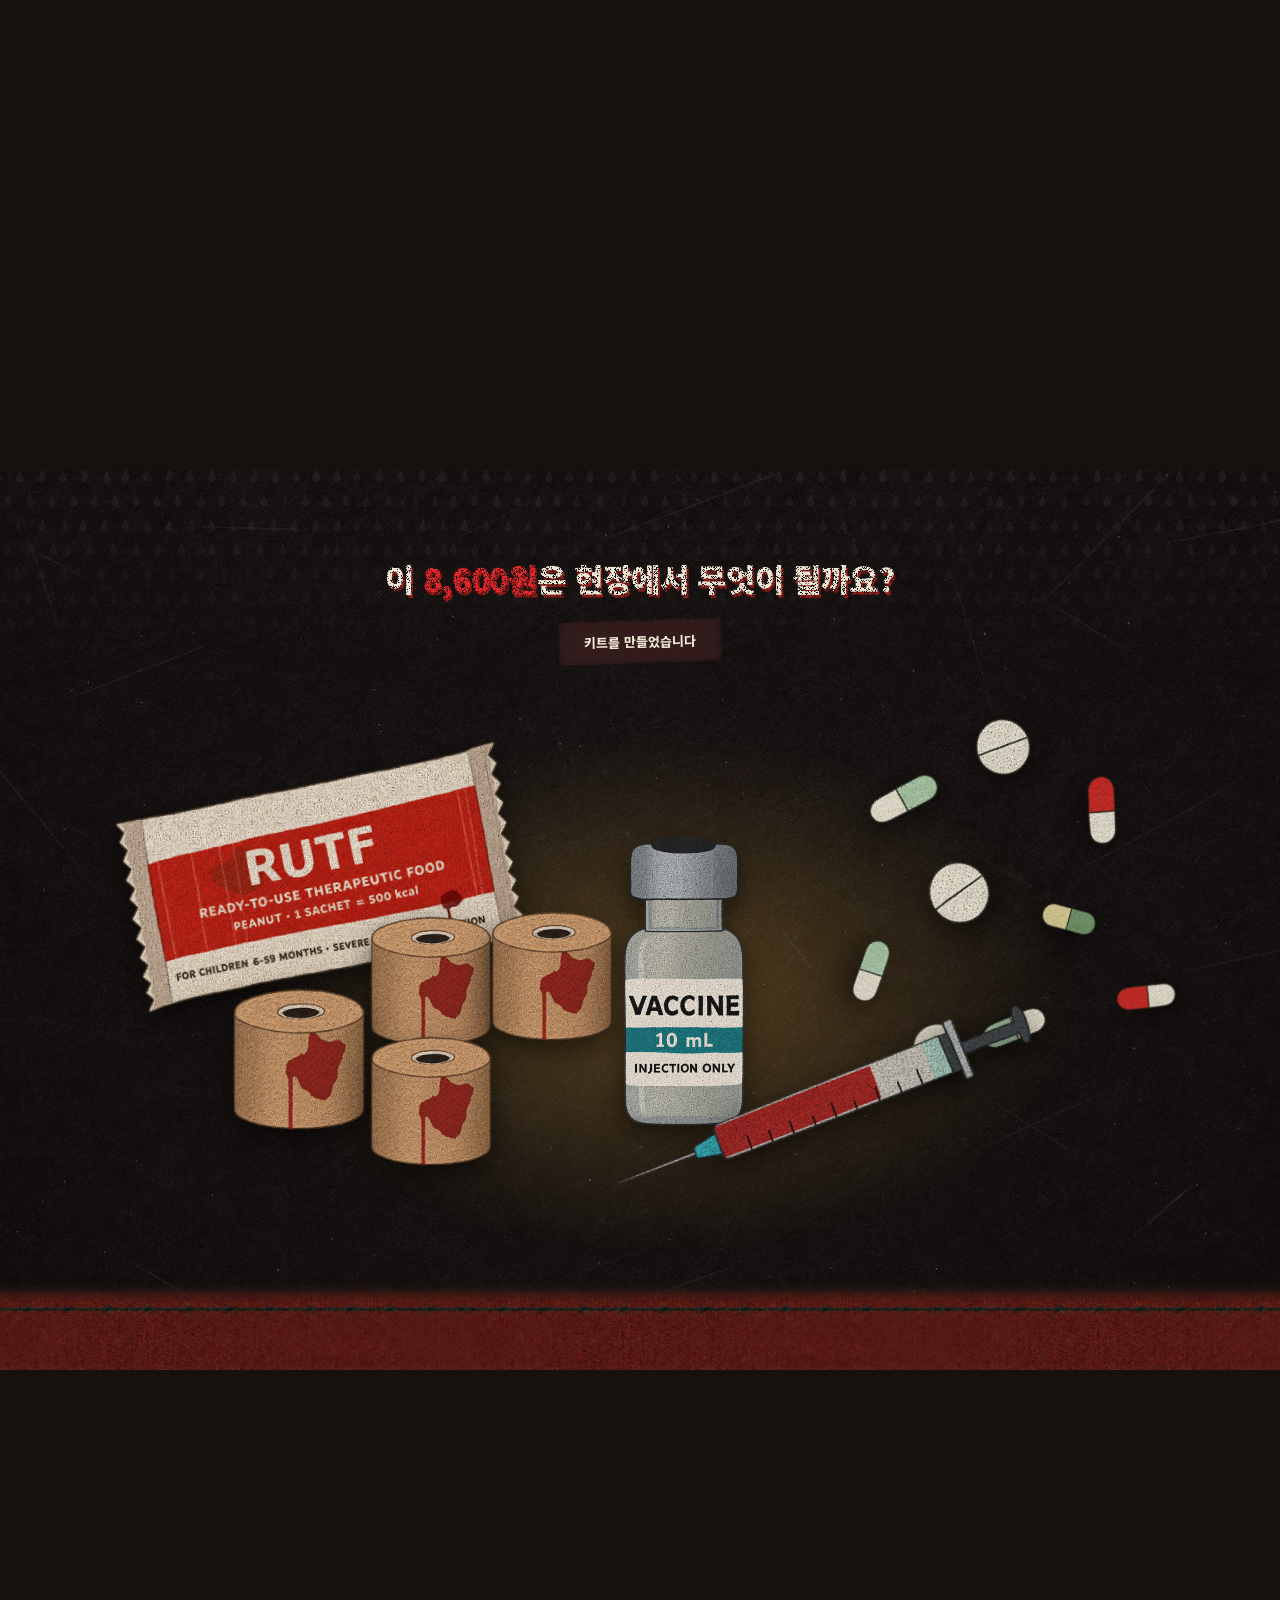
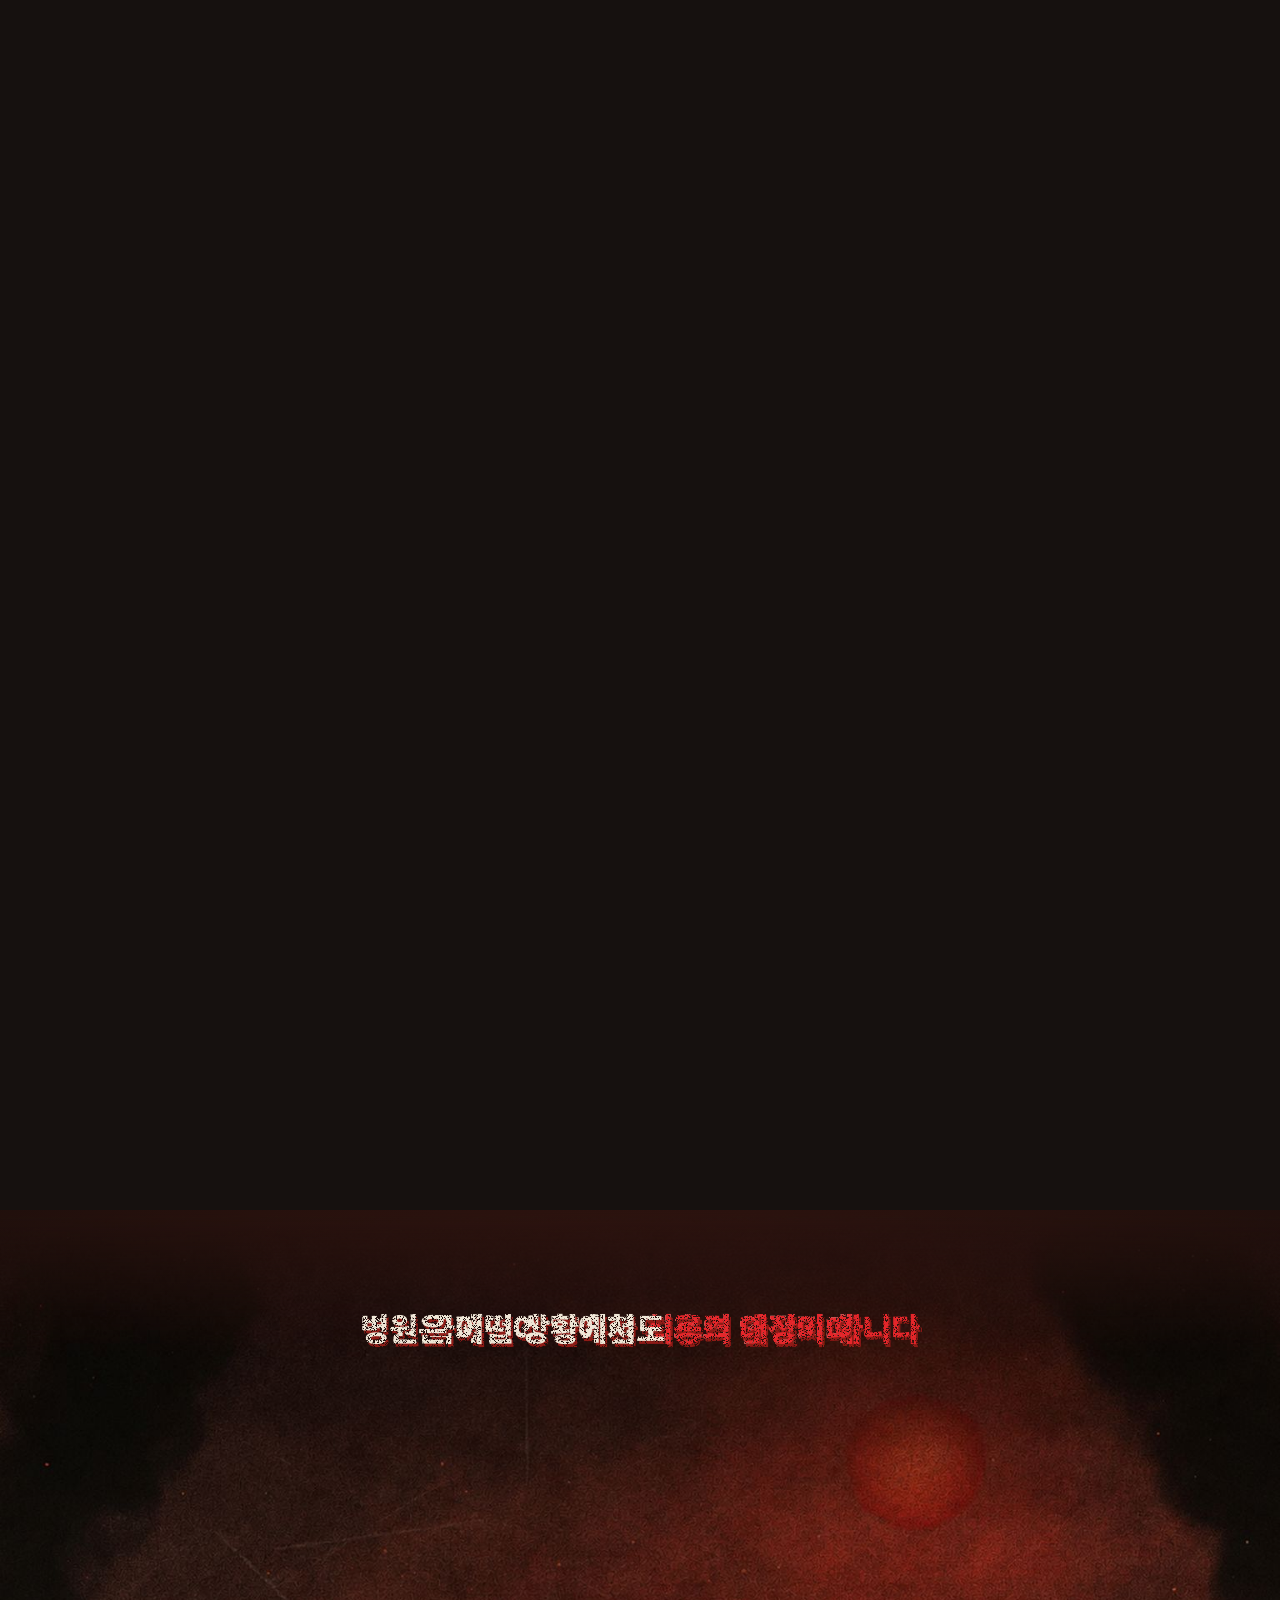
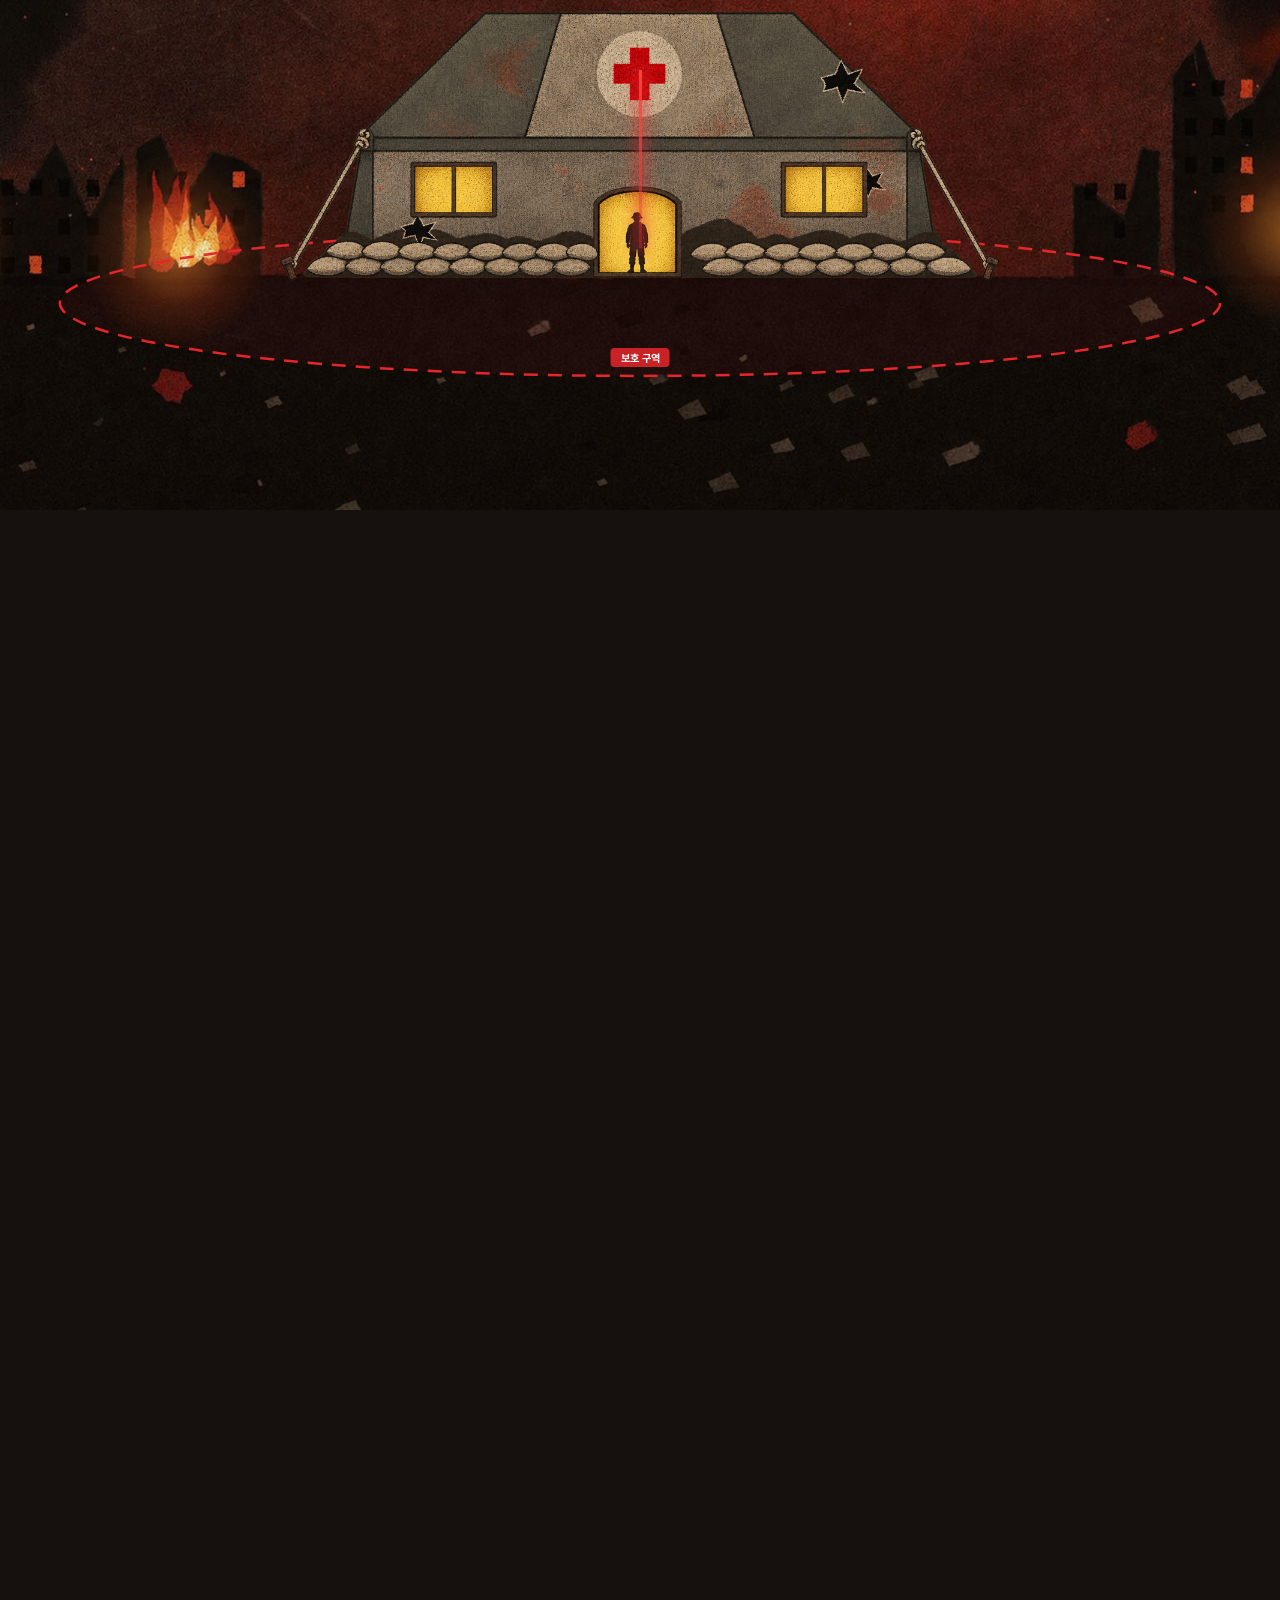
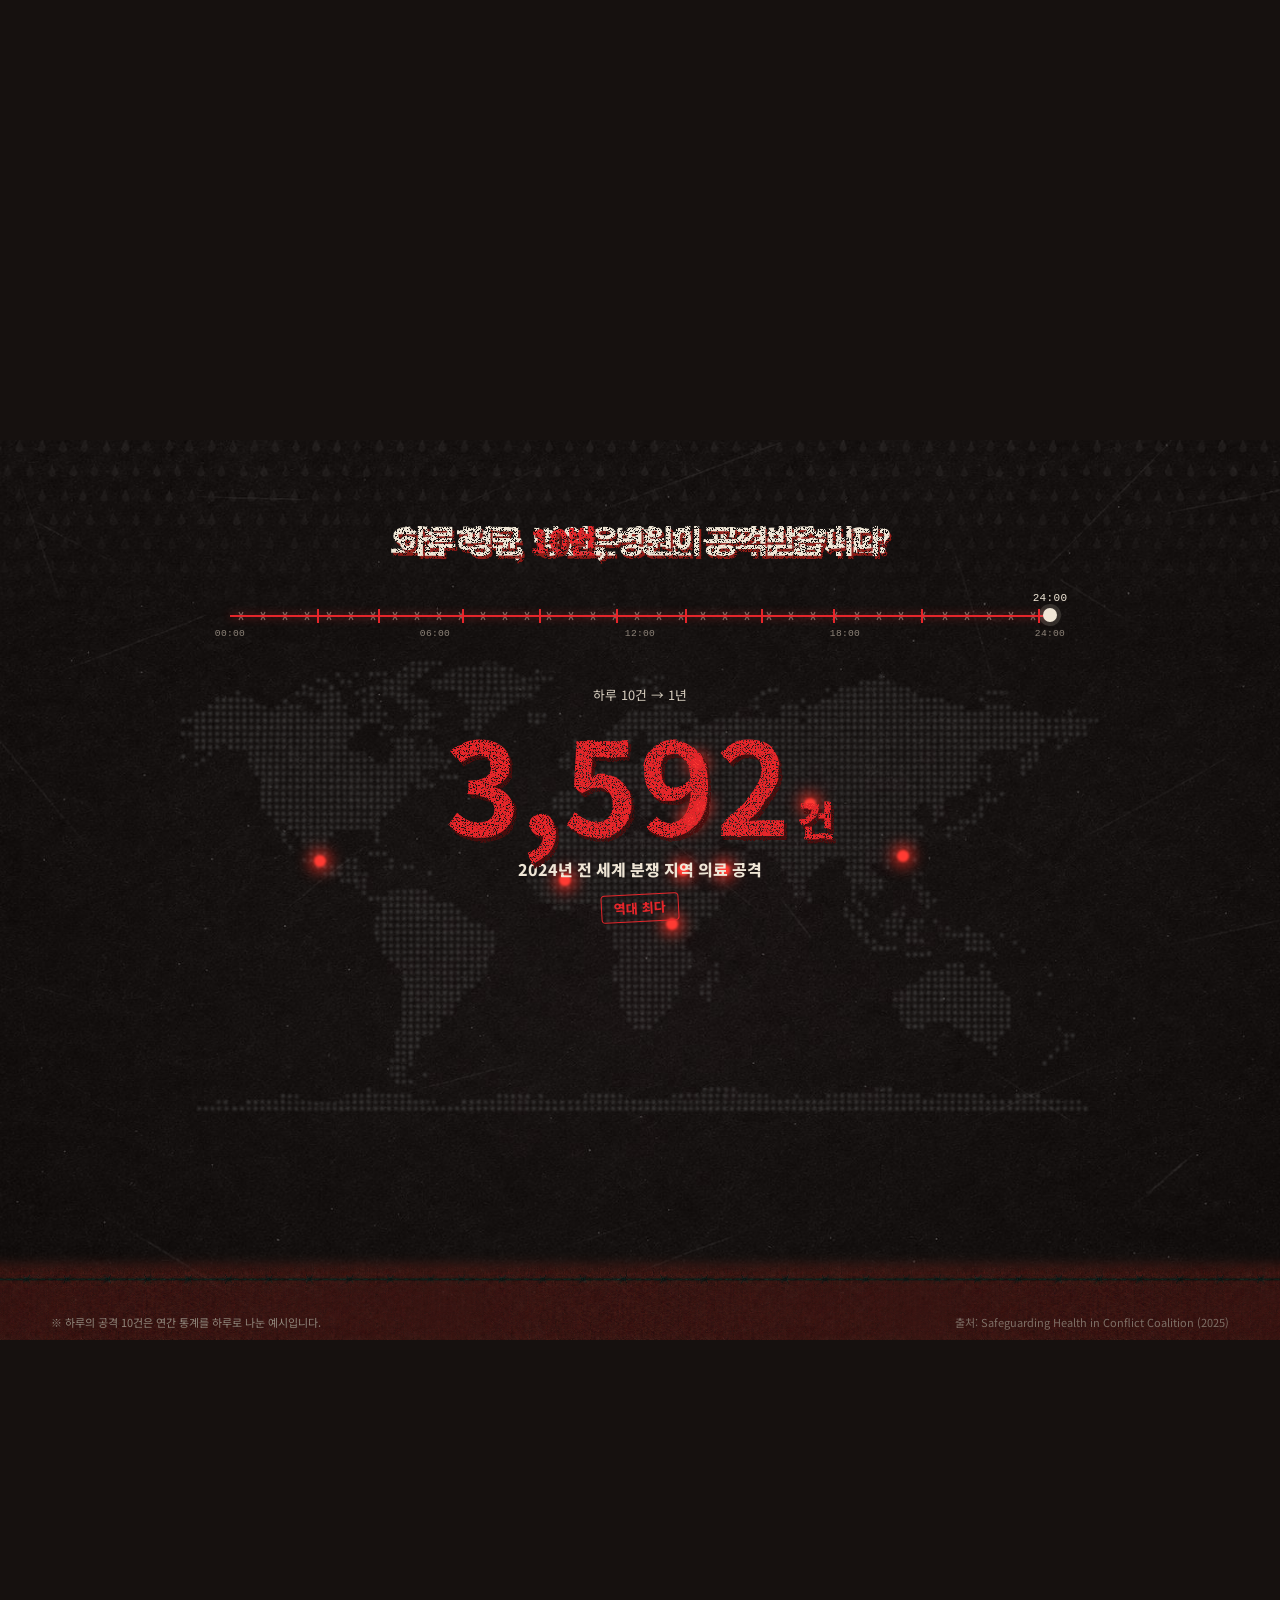
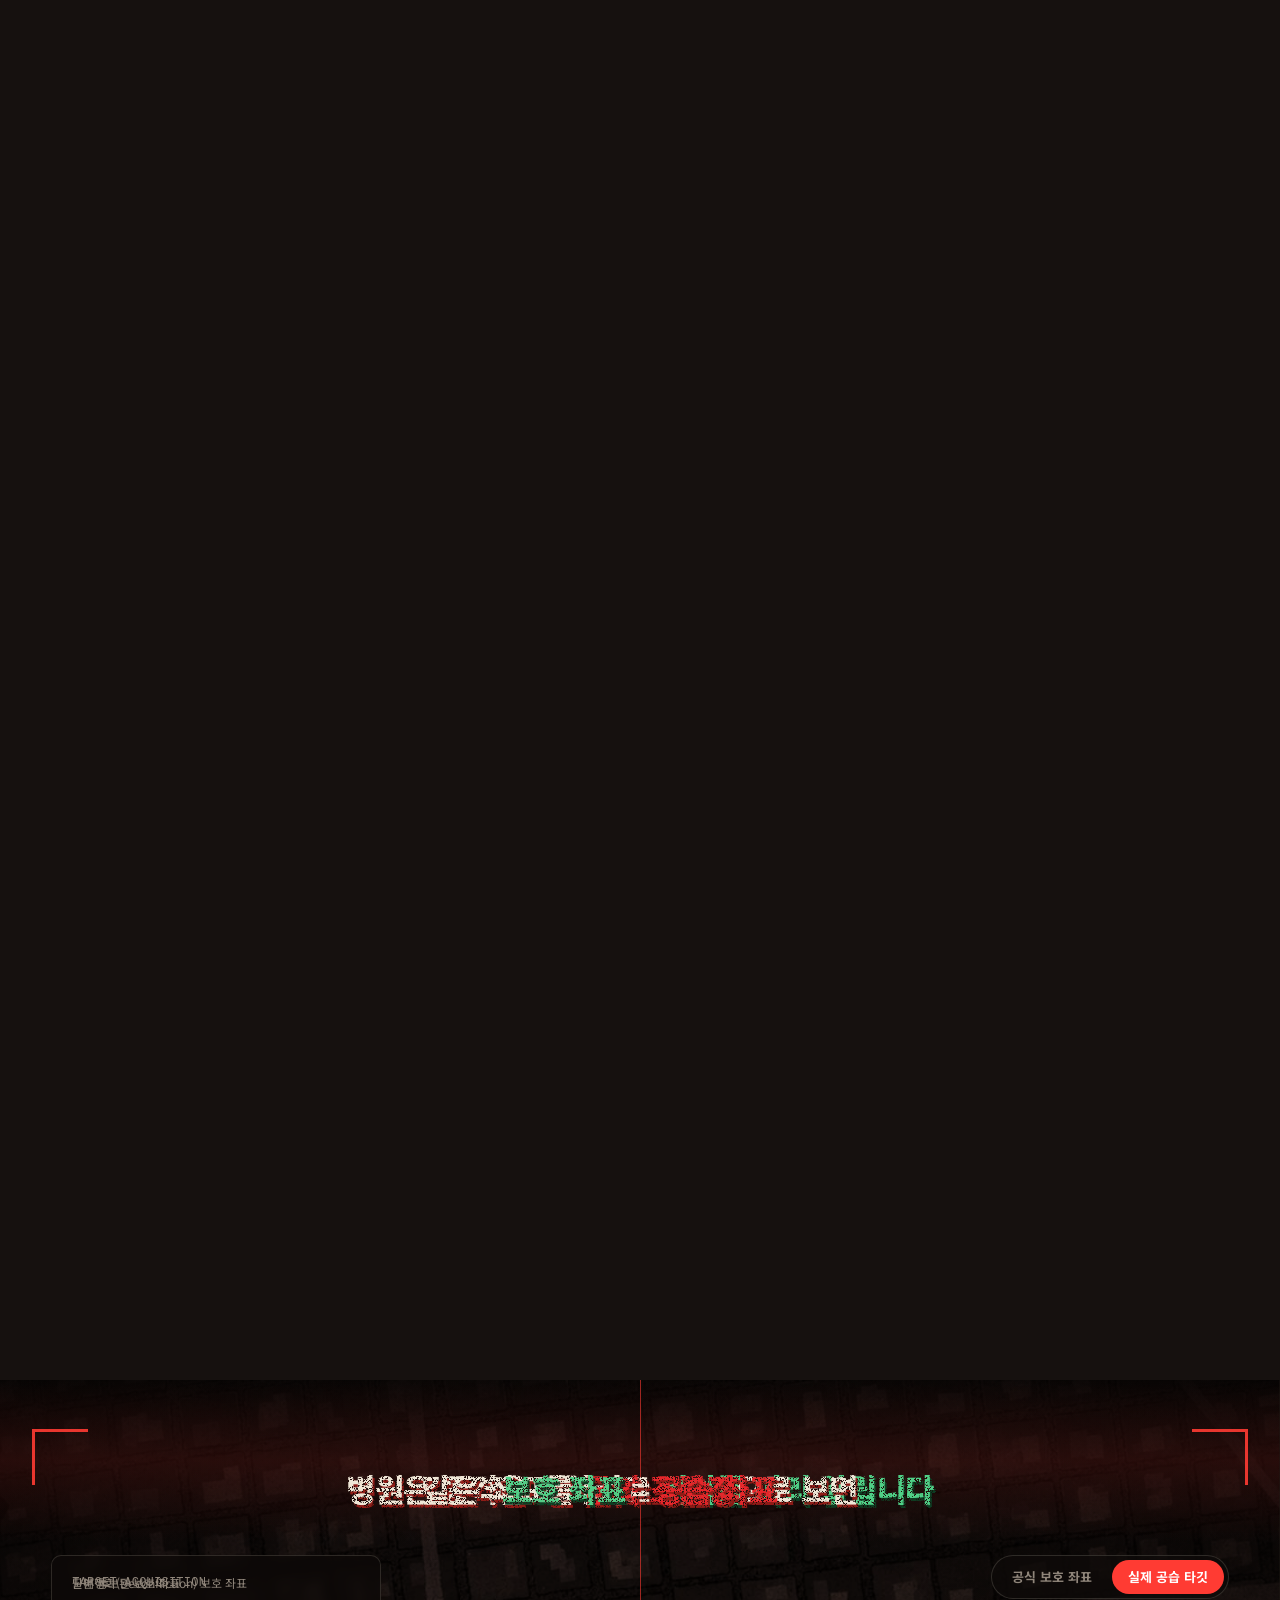
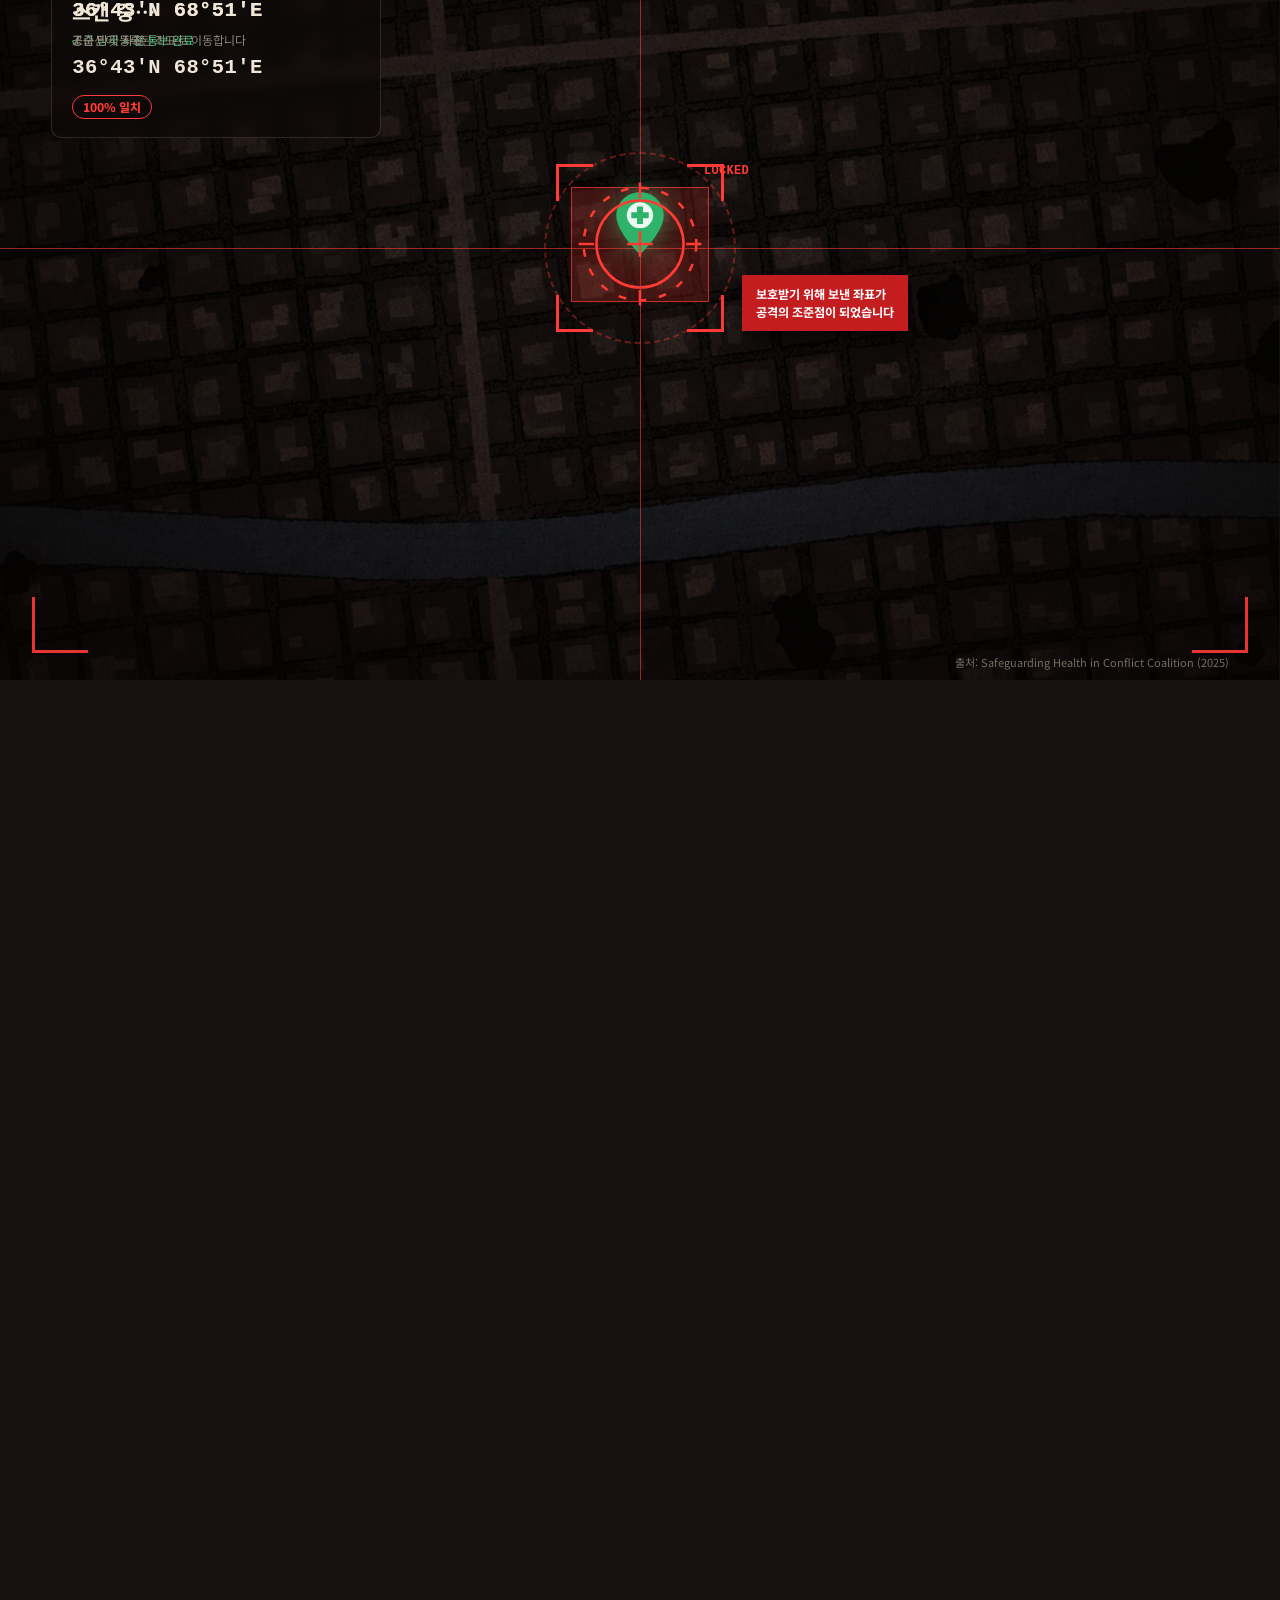
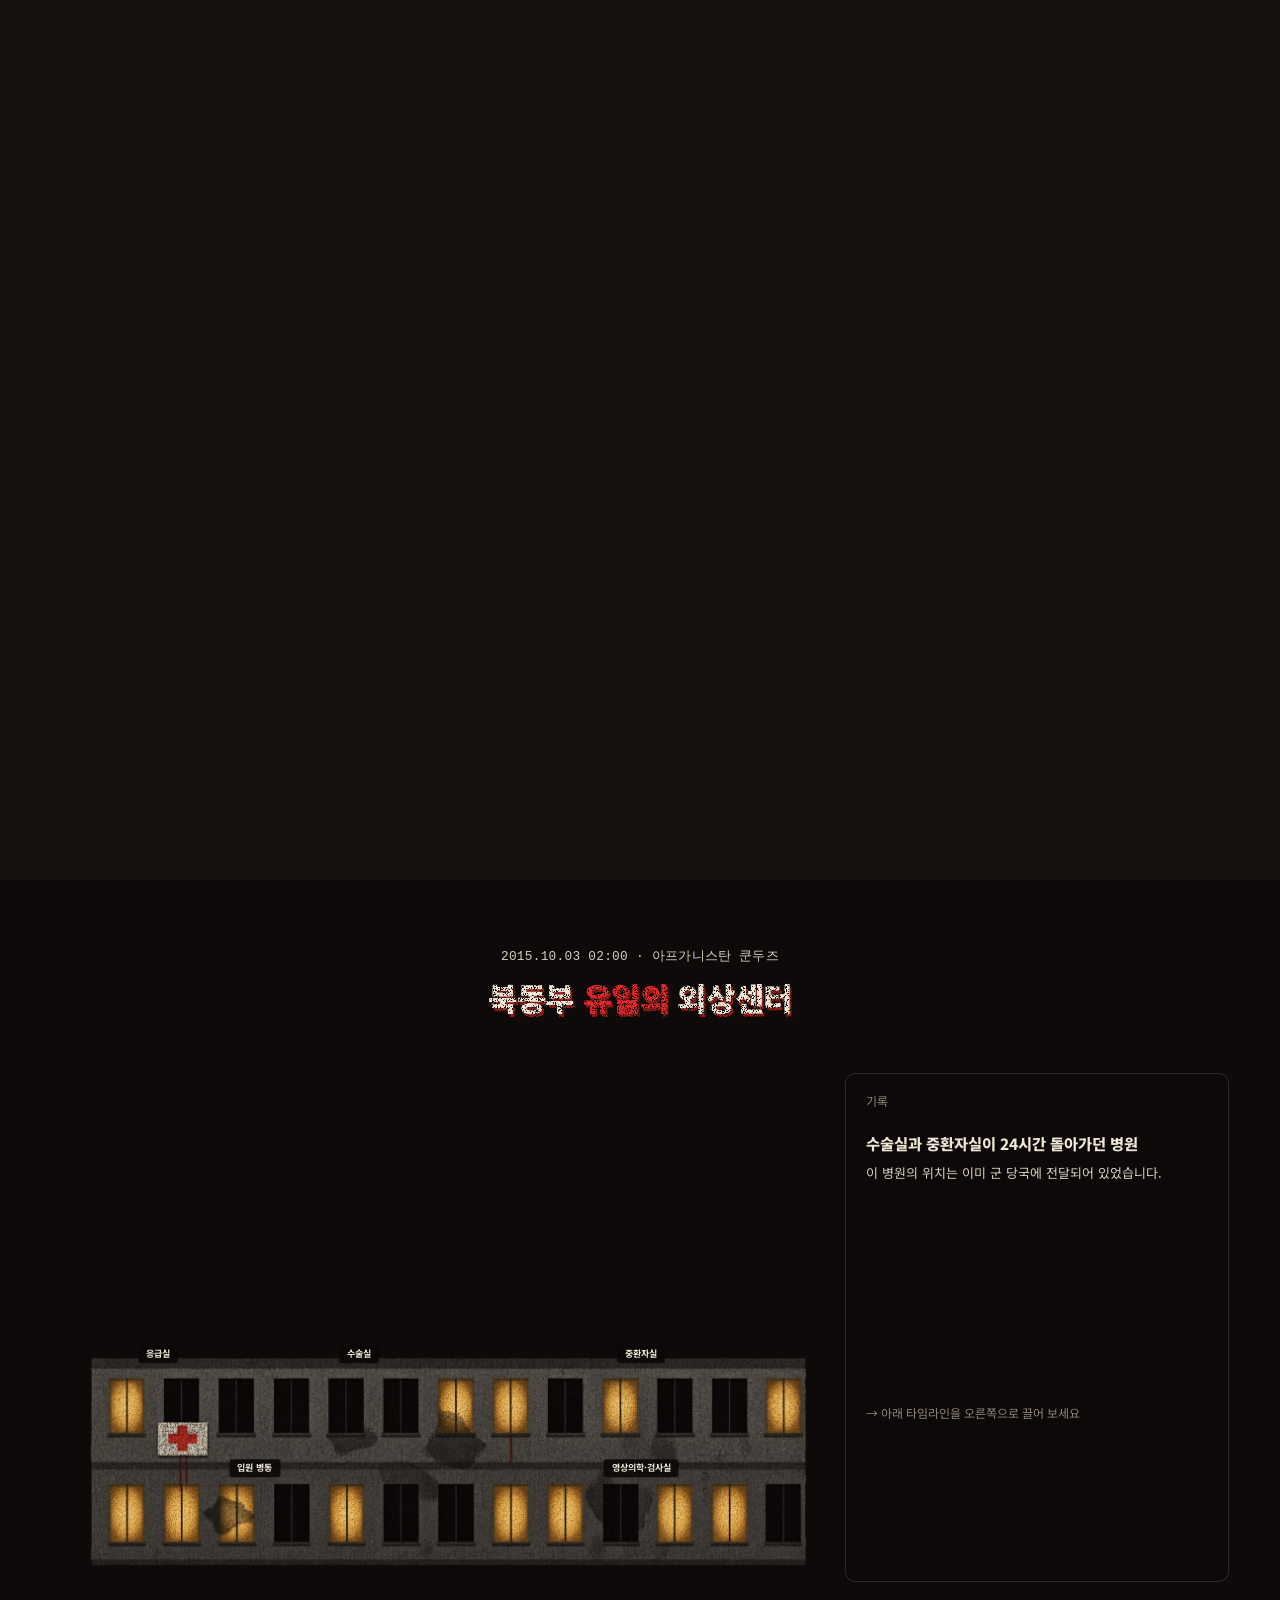
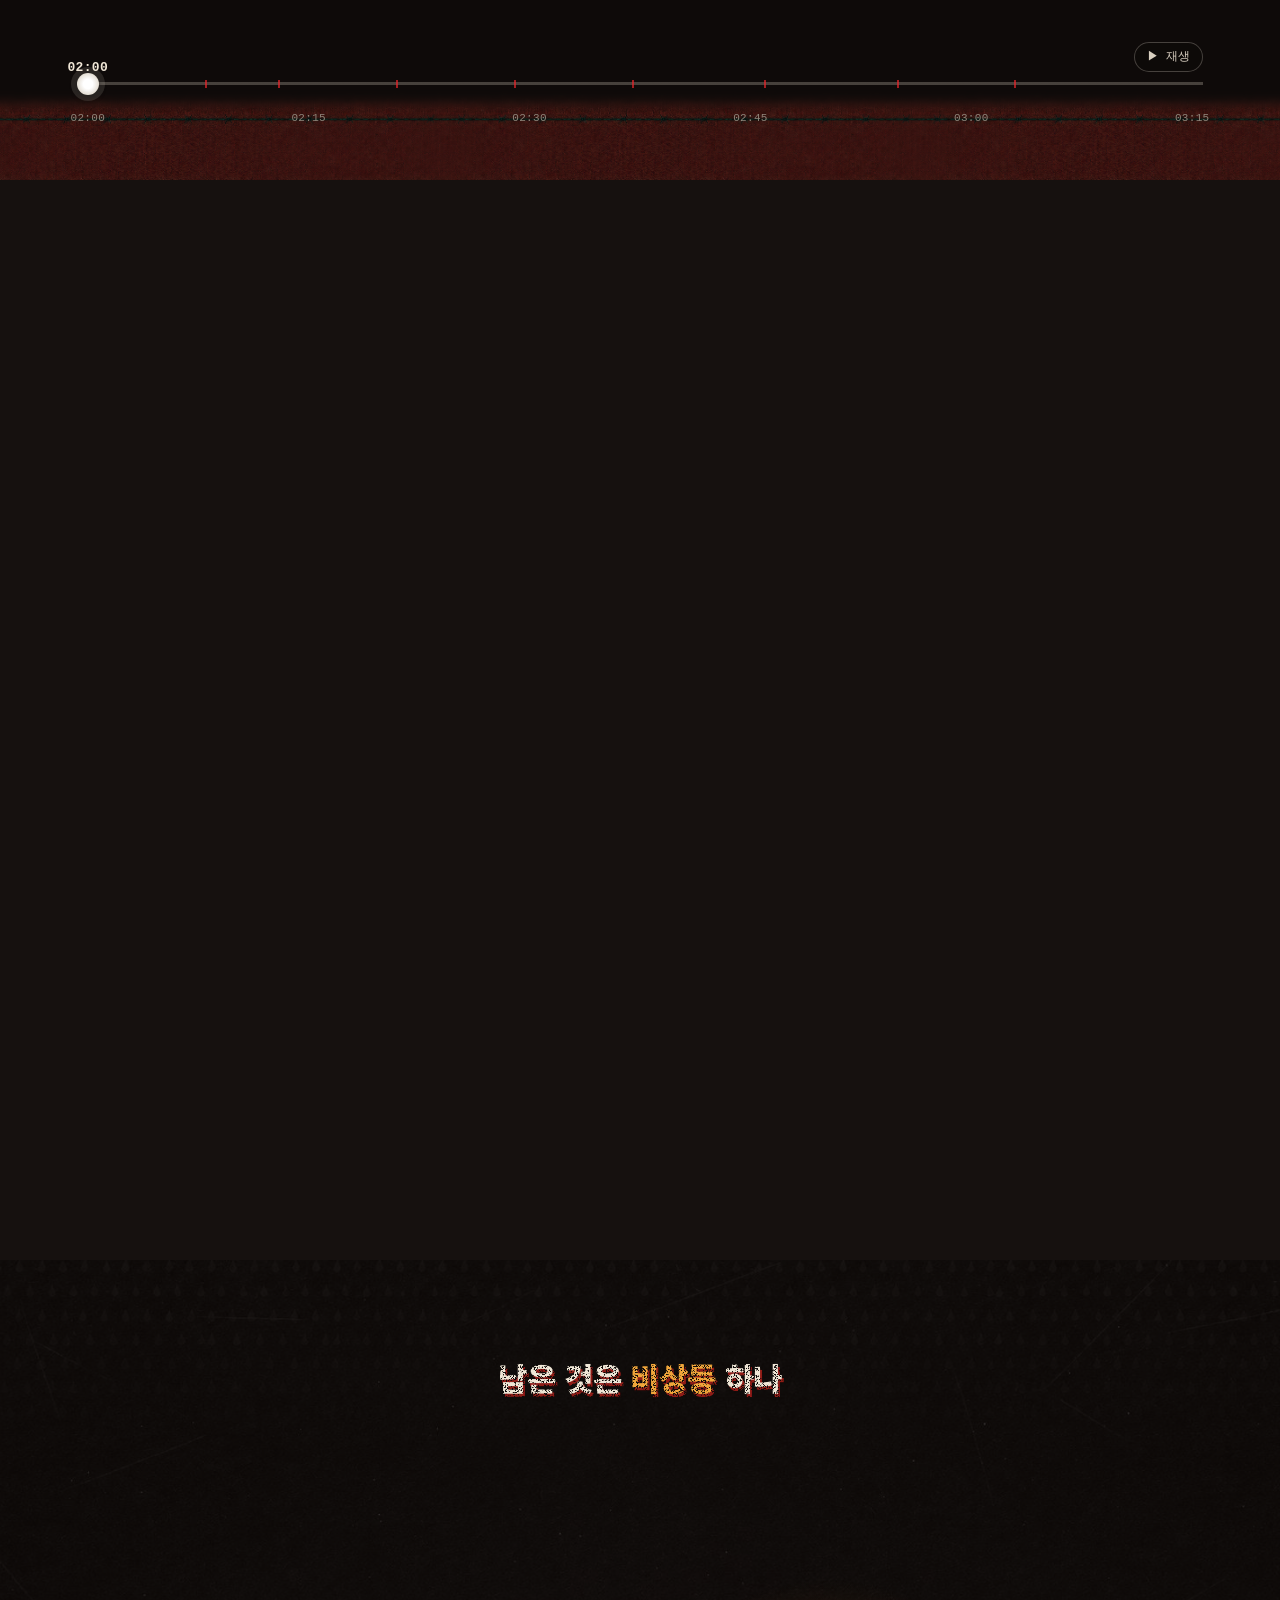
==== commit aa522d4a: "Add Scene 08, rebuild fonts, and drop the blank screen after Scene 01 Scene 08: dragging the impact " ====
--- a/public/index.html
+++ b/public/index.html
@@ -17,6 +17,7 @@
   <link rel="stylesheet" href="css/scenes/s05.css">
   <link rel="stylesheet" href="css/scenes/s06.css">
   <link rel="stylesheet" href="css/scenes/s07.css">
+  <link rel="stylesheet" href="css/scenes/s08.css">
 
 </head>
 <body>
@@ -119,7 +120,6 @@
         </p>
 
         <p class="visually-hidden s01-live" aria-live="polite"></p>
-        <div class="scene-curtain" aria-hidden="true"></div>
       </div>
     </section>
 
@@ -434,13 +434,74 @@
       </div>
     </section>
 
-    <!-- 다음 장면 자리: SCENE 08부터 이 아래에 같은 구조로 추가 -->
+    <!-- =========================================================
+         SCENE 08 — 꺼진 불빛 (영향 반경과 서명)
+         부모: .scene-08  >  .sticky-screen
+         자식: .s08-world (밤 지도 · 불빛 canvas) / .s08-radius (반경 슬라이더) / .s08-count /
+               .s08-stats (통계) / .s08-end (결말 · 서명)
+         ========================================================= -->
+    <section class="scene scene-08" id="scene-08" data-scene="s08" data-no="08" data-title="꺼진 불빛" aria-labelledby="s08-heading">
+      <div class="sticky-screen">
+        <div class="s08-world">
+          <img class="s08-map" src="images/s08/night_map.jpg" alt="강이 흐르는 밤의 지도">
+          <canvas class="s08-lights" role="img" aria-label="병원 주변 마을의 불빛"></canvas>
+          <div class="s08-center"><i></i><span>불 꺼진 외상센터</span></div>
+        </div>
+
+        <div class="s08-head">
+          <div class="title-stack">
+            <h2 class="scene-title s08-t0" id="s08-heading">단 하나의 병원이 사라졌을 때</h2>
+            <p class="scene-title s08-t1">반경 50km, <em>불이 꺼졌다</em></p>
+          </div>
+          <p class="s08-sub">금빛 점은 이 병원에 기대던 주변 마을입니다</p>
+        </div>
+
+        <div class="s08-count scene-panel">
+          <p class="scene-panel-label">불 꺼진 마을</p>
+          <p class="big-number s08-count-num"><b>0</b><small>곳</small></p>
+          <p class="s08-count-note">반경 안에 남은 외상센터: 0곳</p>
+        </div>
+
+        <div class="s08-radius">
+          <label for="s08-range">영향 반경</label>
+          <span class="mono s08-min">0km</span>
+          <input class="scene-range s08-range" id="s08-range" type="range" min="0" max="50" step="1" value="0">
+          <span class="mono s08-km">0km</span>
+        </div>
+
+        <aside class="s08-stats">
+          <p class="s08-stats-year">2014년, 이 병원 한 곳이 해낸 일</p>
+          <div class="s08-stat"><small>치료한 환자</small><b>22,000+</b><span class="s08-stamp">멈춤</span></div>
+          <div class="s08-stat"><small>외과 수술</small><b>5,900+</b><span class="s08-stamp">멈춤</span></div>
+          <p class="s08-stats-text">병원의 파괴는 건물 하나가 아니라<br><em>지역 전체의 생존 기반</em>을<br>무너뜨립니다</p>
+        </aside>
+
+        <div class="s08-end">
+          <div class="s08-coin"><img src="images/s01/coin_gold_1.png" alt=""></div>
+          <p class="scene-title s08-end-title">우리가 보낸 <span class="is-gold"><span class="s08-amount">1만 원</span>의 온기</span>가<br>전장의 표적이 되지 않도록</p>
+          <p class="s08-end-text">병원을 의도적으로 공격하는 것은 국제법상 전쟁 범죄입니다.<br>국제인도법(제네바 협약)을 지키라는 목소리에 함께해 주세요.</p>
+          <button class="scene-link s08-sign" type="button" aria-pressed="false">의료 시설 보호 촉구 서명하기 →</button>
+          <p class="s08-thanks" aria-live="polite">함께해 주셔서 고맙습니다. 당신의 온기가 기록되었습니다.</p>
+          <p class="s08-note">※ 과제용 연출로, 실제 서명은 전송되지 않습니다.</p>
+        </div>
+        <canvas class="s08-sparks" aria-hidden="true"></canvas>
+        <p class="visually-hidden s08-live" aria-live="polite"></p>
+        <p class="scene-source">출처: 국경없는의사회(MSF)</p>
+      </div>
+    </section>
+
+    <!-- 다음 장면 자리: 새 장면은 이 아래에 같은 구조로 추가 -->
 
   </main>
 
   <footer class="story-footer">
-    <p class="story-footer-next">SCENE 08 — 꺼진 불빛</p>
-    <p class="story-footer-note">다음 장면을 준비하고 있습니다.</p>
+    <p class="story-footer-next">1만 원의 경로 — 전장의 병원은 안전한가</p>
+    <p class="story-footer-note">INTERACTIVE DESIGN 수업 과제 · 수치는 아래 자료 기준이며, 하루의 공격 장면은 연간 통계를 바탕으로 한 예시입니다.</p>
+    <ul class="story-footer-sources">
+      <li>Safeguarding Health in Conflict Coalition, 2024년 보고서 (2025) — 의료 공격 3,623건, 국가 행위자 81%</li>
+      <li>국경없는의사회(MSF), 쿤두즈 외상센터 공습 내부 조사 보고서 (2015) — 시각 · 사상자 · 2014년 진료 실적</li>
+      <li>제네바 제4협약 제18조 (1949) — 민간 병원의 보호</li>
+    </ul>
   </footer>
 
   <!-- 공통 스크립트: 스크롤 진행률 계산과 장면 관리 -->
@@ -453,5 +514,6 @@
   <script src="js/scenes/s05.js"></script>
   <script src="js/scenes/s06.js"></script>
   <script src="js/scenes/s07.js"></script>
+  <script src="js/scenes/s08.js"></script>
 </body>
 </html>
--- a/public/css/style.css
+++ b/public/css/style.css
@@ -116,15 +116,6 @@
 }
 
 /* 장면이 끝날 때 화면을 어둡게 덮는 막 (투명도는 장면 스크립트가 조절) */
-.scene-curtain {
-  position: absolute;
-  inset: 0;
-  z-index: 10;
-  background: var(--bg-deep);
-  opacity: 0;
-  pointer-events: none;
-}
-
 .scroll-hint {
   position: absolute;
   left: 50%;
@@ -336,3 +327,5 @@
 .scene.is-paused *,
 .scene.is-paused *::before,
 .scene.is-paused *::after { animation-play-state: paused !important; }
+
+.story-footer-sources { margin: 18px 0 0; padding: 0; list-style: none; display: grid; gap: 6px; font-size: 12px; color: var(--muted); }
--- a/public/css/scenes/s01.css
+++ b/public/css/scenes/s01.css
@@ -4,14 +4,14 @@
    부모 영역 : .scene-01  (스크롤 구간 250vh)
    고정 화면 : .scene-01 > .sticky-screen
    상태 클래스: js/script.js 가 스크롤 진행률에 따라 .scene-01 에
-              is-step-1 ~ is-step-4 를 누적해서 붙인다.
+              is-step-1 ~ is-step-3 를 누적해서 붙인다.
               보이는 변화는 아래 transition 이 항상 같은 시간으로 재생한다.
    순서 규칙 : 사라지는 요소가 먼저, 나타나는 요소는 transition-delay 로 뒤에.
               되돌아갈 때는 기본 규칙의 delay 가 쓰이므로 순서가 거꾸로 된다.
    ========================================================= */
 
 .scene-01 {
-  --scene-length: 250vh;    /* 상태마다 스크롤 3~4번이면 다음 상태로 넘어가도록 */
+  --scene-length: 230vh;    /* 상태마다 스크롤 3~4번이면 다음 상태로 넘어가도록 */
   --s01-shift: 0px;          /* 컨트롤이 사라진 뒤 제목·수조가 이동할 거리 (JS) */
   --s01-field-offset: 0px;   /* 86% 수조를 가운데로 옮길 거리 (JS) */
   --s01-box-h: 86%;          /* 수조 틀 높이 (위쪽은 비율 숫자 자리) */
@@ -22,7 +22,7 @@
 
 /* 터치 화면: 한 번 쓸 때 움직이는 거리가 길어 상태 사이를 넓힌다 (상태 하나 ≈ 화면 80%) */
 @media (pointer: coarse) {
-  .scene-01 { --scene-length: 420vh; }
+  .scene-01 { --scene-length: 380vh; }
 }
 
 .scene-01 .sticky-screen {
@@ -323,7 +323,6 @@
 
 .s01-hint { transition: opacity 0.4s; color: var(--fg-soft); }
 
-.scene-01 .scene-curtain { transition: opacity var(--t-slow) ease; }
 
 /* =========================================================
    상태별 변화
@@ -437,9 +436,6 @@
 /* 동전이 떨어지는 동안에는 배지를 띄우지 않는다 (쌓인 뒤 등장) */
 .is-dropping .s01-tank-badge { opacity: 0; transition-delay: 0s; }
 
-/* ---------- step 4 : 장면 끝 ---------- */
-
-.is-step-4 .scene-curtain { opacity: 1; }
 
 /* ---------- 움직임 줄이기 설정 ---------- */
 @media (prefers-reduced-motion: reduce) {
--- a/public/css/scenes/s08.css
+++ b/public/css/scenes/s08.css
@@ -0,0 +1,205 @@
+/* =========================================================
+   SCENE 08 — 꺼진 불빛 (영향 반경과 서명)
+   방식: 드래그(반경 슬라이더) + 상태 단계형 + 클릭(서명)
+   부모 영역 : .scene-08          고정 화면 : .scene-08 > .sticky-screen
+   상태      : .is-full (반경 50km 도달) → is-step-1 통계 패널 → is-step-2 결말 · 서명
+               .is-signed (서명 버튼 클릭)
+   ========================================================= */
+
+.scene-08 { --scene-length: 300vh; }
+@media (pointer: coarse) { .scene-08 { --scene-length: 420vh; } }
+.scene-08 .sticky-screen { background: #0c0908; }
+.scene-08 .sticky-screen::after { display: none; }
+
+.s08-map {
+  position: absolute;
+  inset: 0;
+  width: 100%;
+  height: 100%;
+  object-fit: cover;
+  transition: opacity 1.2s ease, transform 1.2s var(--ease);
+}
+.s08-lights { position: absolute; inset: 0; width: 100%; height: 100%; }
+.s08-world { position: absolute; inset: 0; transition: transform 1s var(--ease), opacity 1.2s ease; }
+.is-step-1 .s08-world { transform: translateX(-20%); }
+.is-step-2 .s08-world { opacity: 0.18; transform: none; }
+
+/* 가운데: 불 꺼진 외상센터 */
+.s08-center {
+  position: absolute;
+  left: 50%;
+  top: 54%;
+  transform: translate(-50%, -50%);
+  display: flex;
+  flex-direction: column;
+  align-items: center;
+  gap: 6px;
+  pointer-events: none;
+}
+.s08-center i {
+  width: 46px; height: 46px;
+  border-radius: 50%;
+  background: #120d0b url("data:image/svg+xml,%3Csvg xmlns='http://www.w3.org/2000/svg' viewBox='0 0 24 24'%3E%3Ccircle cx='12' cy='12' r='9' fill='none' stroke='%23b8aea2' stroke-width='1.4'/%3E%3Cpath d='M10 6.5h4v3.5h3.5v4H14v3.5h-4V14H6.5v-4H10z' fill='none' stroke='%23b8aea2' stroke-width='1.3'/%3E%3C/svg%3E") center / 70% no-repeat;
+  box-shadow: 0 0 0 6px rgba(229, 38, 43, 0.25), 0 0 26px rgba(229, 38, 43, 0.5);
+}
+.s08-center span { font-size: 12px; color: var(--fg-soft); text-shadow: 0 1px 3px #000; }
+
+/* ---------- 제목 ---------- */
+.s08-head { position: absolute; left: var(--gutter); right: var(--gutter); top: calc(var(--top-space) + 5vh); z-index: 3; transition: opacity 0.6s, transform 1s var(--ease); }
+.s08-sub { margin: 6px 0 0; font-size: clamp(12px, 0.95vw, 16px); color: var(--fg-soft); text-align: center; transition: opacity 0.4s; }
+.s08-t1 { opacity: 0; transform: translateY(18px); }
+.is-full .s08-t0 { opacity: 0; transform: translateY(-14px); }
+.is-full .s08-t1 { opacity: 1; transform: none; transition-delay: 0.2s; }
+.is-full .s08-sub { opacity: 0; }
+.is-step-1 .s08-head { transform: translateX(-20%); }
+.is-step-2 .s08-head { opacity: 0; }
+
+/* ---------- 불 꺼진 마을 N곳 ---------- */
+.s08-count {
+  position: absolute;
+  left: var(--gutter);
+  top: calc(var(--top-space) + 20vh);
+  z-index: 3;
+  min-width: 170px;
+  transition: opacity 0.5s;
+}
+.s08-count-num { margin: 4px 0; font-size: clamp(40px, 3.6vw, 64px); }
+.s08-count-num small { font-size: 0.4em; margin-left: 3px; }
+.s08-count-note { margin: 0; font-size: 11px; color: var(--muted); }
+.is-step-2 .s08-count { opacity: 0; }
+
+/* ---------- 반경 슬라이더 ---------- */
+.s08-radius {
+  position: absolute;
+  left: 50%;
+  bottom: calc(clamp(24px, 5vh, 56px) + var(--toolbar));
+  z-index: 4;
+  width: min(560px, calc(100% - 2 * var(--gutter)));
+  display: grid;
+  grid-template-columns: auto auto 1fr auto;
+  align-items: center;
+  gap: 12px;
+  padding: 6px 18px;
+  border: 1px solid rgba(239, 230, 214, 0.18);
+  border-radius: 999px;
+  background: rgba(14, 10, 9, 0.85);
+  transform: translateX(-50%);
+  transition: opacity 0.5s, transform 1s var(--ease);
+}
+.s08-radius label { font-size: 13px; font-weight: 800; color: var(--fg); }
+.s08-radius .mono { font-size: 12px; color: var(--muted); }
+.s08-radius .s08-km { color: var(--red); font-weight: 700; min-width: 3.4em; text-align: right; }
+.scene-08:not(.is-dragged) .s08-range::-webkit-slider-thumb { animation: nudge 1.4s ease-in-out infinite; }
+.is-step-1 .s08-radius { transform: translateX(calc(-50% - 20vw)); }
+.is-step-2 .s08-radius { opacity: 0; pointer-events: none; }
+
+/* ---------- 통계 패널 (50km) ---------- */
+.s08-stats {
+  position: absolute;
+  top: 0; right: 0; bottom: 0;
+  z-index: 4;
+  width: min(560px, 40%);
+  display: flex;
+  flex-direction: column;
+  justify-content: center;
+  gap: 18px;
+  padding: var(--top-space) clamp(24px, 3vw, 56px) calc(40px + var(--toolbar));
+  background: linear-gradient(to right, rgba(14, 10, 9, 0.6), #110c0a 16%);
+  transform: translateX(100%);
+  transition: transform 0.9s var(--ease);
+}
+.is-step-1 .s08-stats { transform: none; }
+.is-step-2 .s08-stats { transform: translateX(100%); }
+.s08-stats-year { margin: 0; font-size: 14px; color: var(--muted); }
+.s08-stat { position: relative; display: flex; flex-direction: column; gap: 2px; padding-bottom: 14px; border-bottom: 1px solid rgba(239, 230, 214, 0.1); }
+.s08-stat small { font-size: 13px; color: var(--fg-soft); }
+.s08-stat b { position: relative; align-self: flex-start; font-size: clamp(44px, 4vw, 76px); font-weight: 900; line-height: 1.05; color: rgba(239, 230, 214, 0.55); filter: url(#fx-grain); }
+.s08-stat b::after {
+  content: "";
+  position: absolute;
+  left: -4%;
+  top: 52%;
+  width: 108%;
+  height: 0.09em;
+  background: var(--red);
+  transform: scaleX(0) rotate(-3deg);
+  transform-origin: left;
+  transition: transform 0.6s var(--ease);
+}
+.is-step-1 .s08-stat b::after { transform: scaleX(1) rotate(-3deg); }
+.is-step-1 .s08-stat:nth-of-type(2) b::after { transition-delay: 0.9s; }
+.is-step-1 .s08-stat:nth-of-type(3) b::after { transition-delay: 1.4s; }
+.s08-stamp {
+  position: absolute;
+  right: 0;
+  bottom: 22px;
+  padding: 2px 10px;
+  border: 2px solid var(--red);
+  border-radius: 4px;
+  color: var(--red);
+  font-size: 13px;
+  font-weight: 900;
+  transform: rotate(-8deg) scale(2);
+  opacity: 0;
+  transition: transform 0.3s cubic-bezier(0.34, 1.6, 0.64, 1), opacity 0.2s;
+}
+.is-step-1 .s08-stamp { transform: rotate(-8deg) scale(1); opacity: 1; }
+.is-step-1 .s08-stat:nth-of-type(2) .s08-stamp { transition-delay: 1.3s; }
+.is-step-1 .s08-stat:nth-of-type(3) .s08-stamp { transition-delay: 1.8s; }
+.s08-stats-text { margin: 4px 0 0; font-size: clamp(16px, 1.4vw, 24px); font-weight: 800; line-height: 1.55; color: var(--fg); }
+.s08-stats-text em { font-style: normal; color: var(--red); }
+
+/* ---------- 결말: 1만 원의 온기 ---------- */
+.s08-end {
+  position: absolute;
+  inset: 0;
+  z-index: 5;
+  display: flex;
+  flex-direction: column;
+  align-items: center;
+  justify-content: center;
+  gap: clamp(14px, 2.4vh, 26px);
+  padding: var(--top-space) var(--gutter) calc(6vh + var(--toolbar));
+  text-align: center;
+  opacity: 0;
+  pointer-events: none;
+  transition: opacity 1s ease;
+}
+.is-step-2 .s08-end { opacity: 1; pointer-events: auto; transition-delay: 0.4s; }
+.s08-coin { position: relative; width: clamp(64px, 6vw, 110px); aspect-ratio: 1; }
+.s08-coin img { width: 100%; height: 100%; position: relative; z-index: 1; filter: drop-shadow(0 4px 6px rgba(0, 0, 0, 0.6)); }
+.s08-coin::before {
+  content: "";
+  position: absolute;
+  inset: -160%;
+  border-radius: 50%;
+  background: radial-gradient(closest-side, rgba(255, 196, 90, 0.5), rgba(214, 162, 58, 0.18) 45%, transparent);
+  animation: s08-warm 3.2s ease-in-out infinite;
+}
+@keyframes s08-warm { 50% { transform: scale(1.12); opacity: 0.8; } }
+.is-signed .s08-coin::before { background: radial-gradient(closest-side, rgba(255, 210, 120, 0.8), rgba(214, 162, 58, 0.3) 45%, transparent); }
+.s08-coin.is-pop img { animation: s08-pop 0.6s cubic-bezier(0.34, 1.8, 0.64, 1); }
+@keyframes s08-pop { 40% { transform: scale(1.3) rotate(12deg); } }
+.s08-end-title { font-size: clamp(22px, 2.6vw, 48px); }
+.s08-end-text { margin: 0; max-width: 560px; font-size: clamp(13px, 1vw, 16px); line-height: 1.75; color: var(--fg-soft); }
+.s08-sign { min-height: 48px; padding: 0 26px; font-size: 15px; }
+.s08-sign[aria-pressed="true"] { border-color: var(--gold); background: rgba(214, 162, 58, 0.16); color: #ffd98a; cursor: default; }
+.s08-thanks { margin: 0; min-height: 1.4em; font-size: 14px; color: #ffd98a; opacity: 0; transition: opacity 0.5s; }
+.is-signed .s08-thanks { opacity: 1; }
+.s08-note { margin: 0; font-size: 11px; color: var(--muted); }
+.s08-sparks { position: absolute; inset: 0; width: 100%; height: 100%; pointer-events: none; z-index: 4; }
+
+@media (max-width: 760px) {
+  .s08-count { top: auto; bottom: calc(110px + var(--toolbar)); }
+  .is-step-1 .s08-world, .is-step-1 .s08-head { transform: translateY(-22%); }
+  .is-step-1 .s08-radius { transform: translateX(-50%); opacity: 0; pointer-events: none; }
+  .is-step-1 .s08-count { opacity: 0; }
+  .s08-stats { top: auto; left: 0; width: 100%; height: 62%; padding: 24px var(--gutter) calc(24px + var(--toolbar)); transform: translateY(100%); background: #110c0a; border-top: 1px solid rgba(239, 230, 214, 0.1); gap: 10px; }
+  .is-step-2 .s08-stats { transform: translateY(100%); }
+  .s08-stat b { font-size: 44px; }
+  .s08-radius { grid-template-columns: auto 1fr auto; padding: 6px 14px; }
+  .s08-radius .s08-min { display: none; }
+}
+@media (prefers-reduced-motion: reduce) {
+  .s08-coin::before { animation: none; }
+}
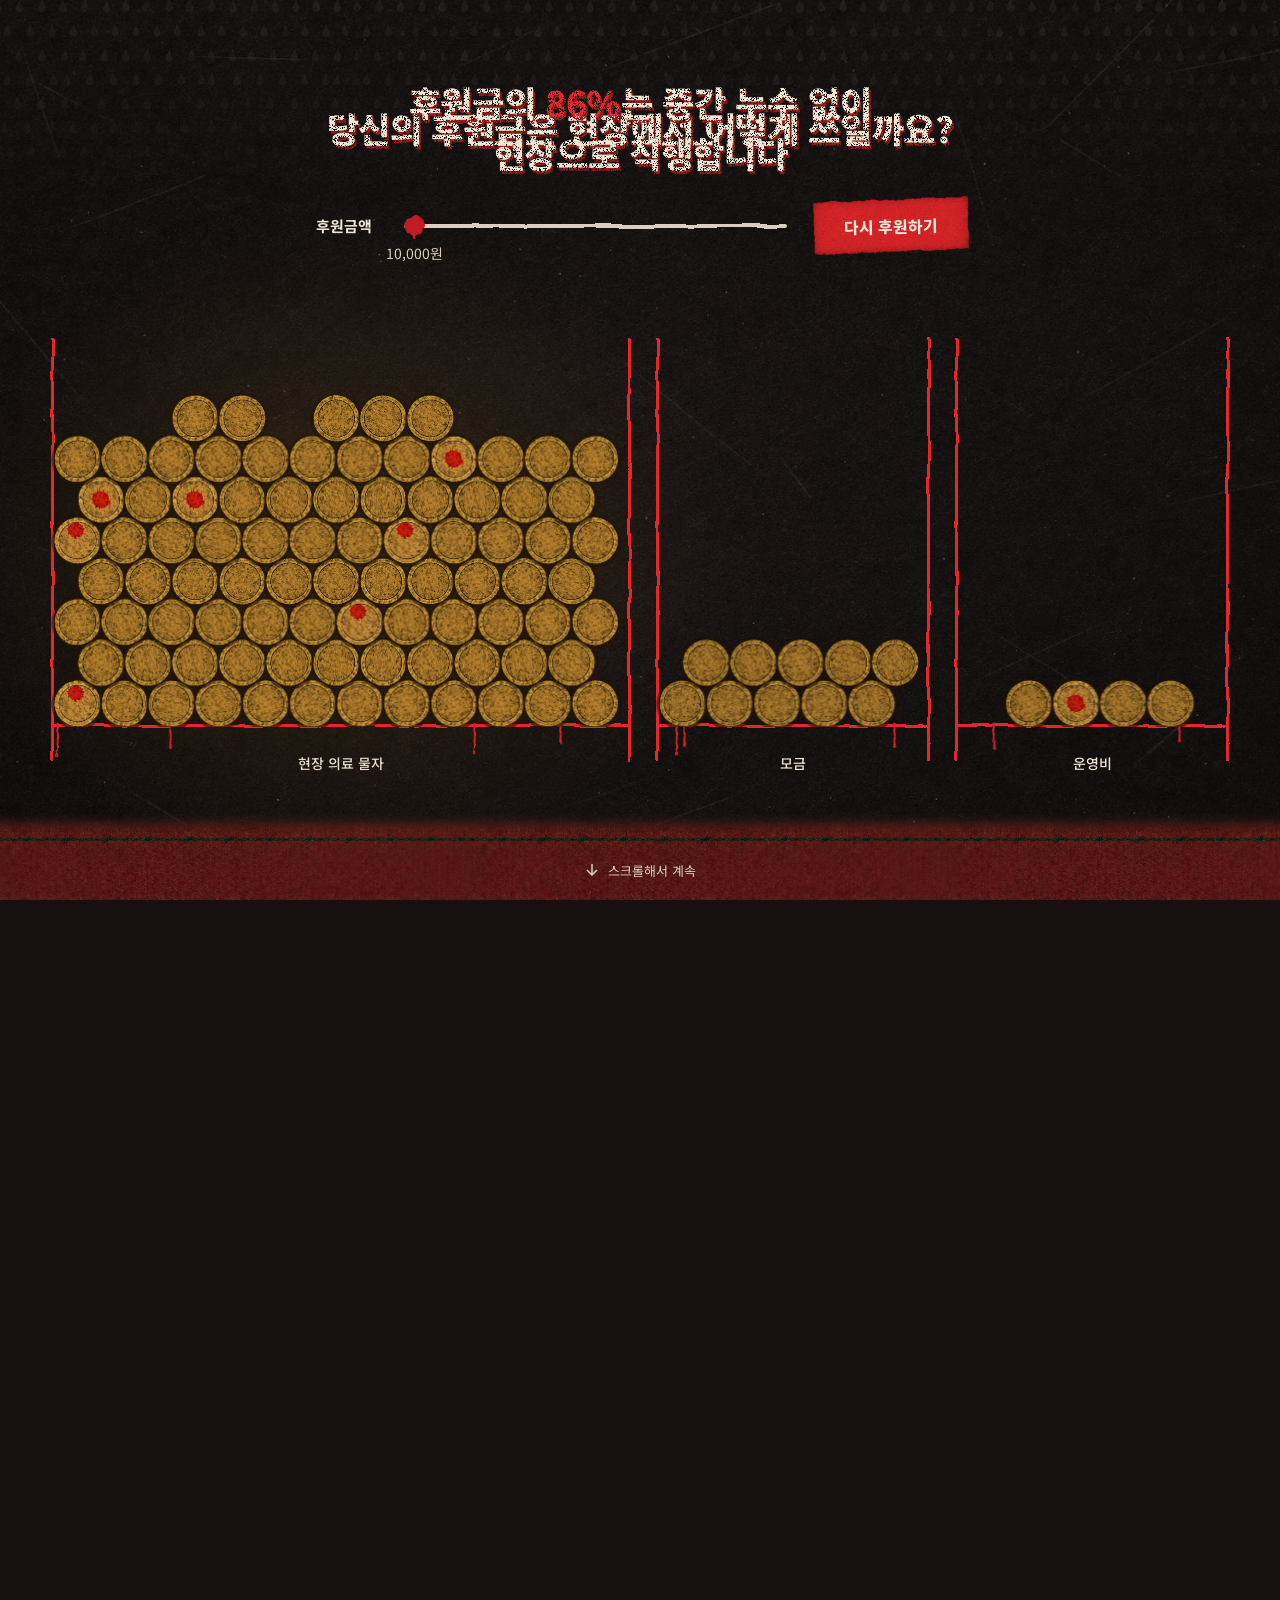
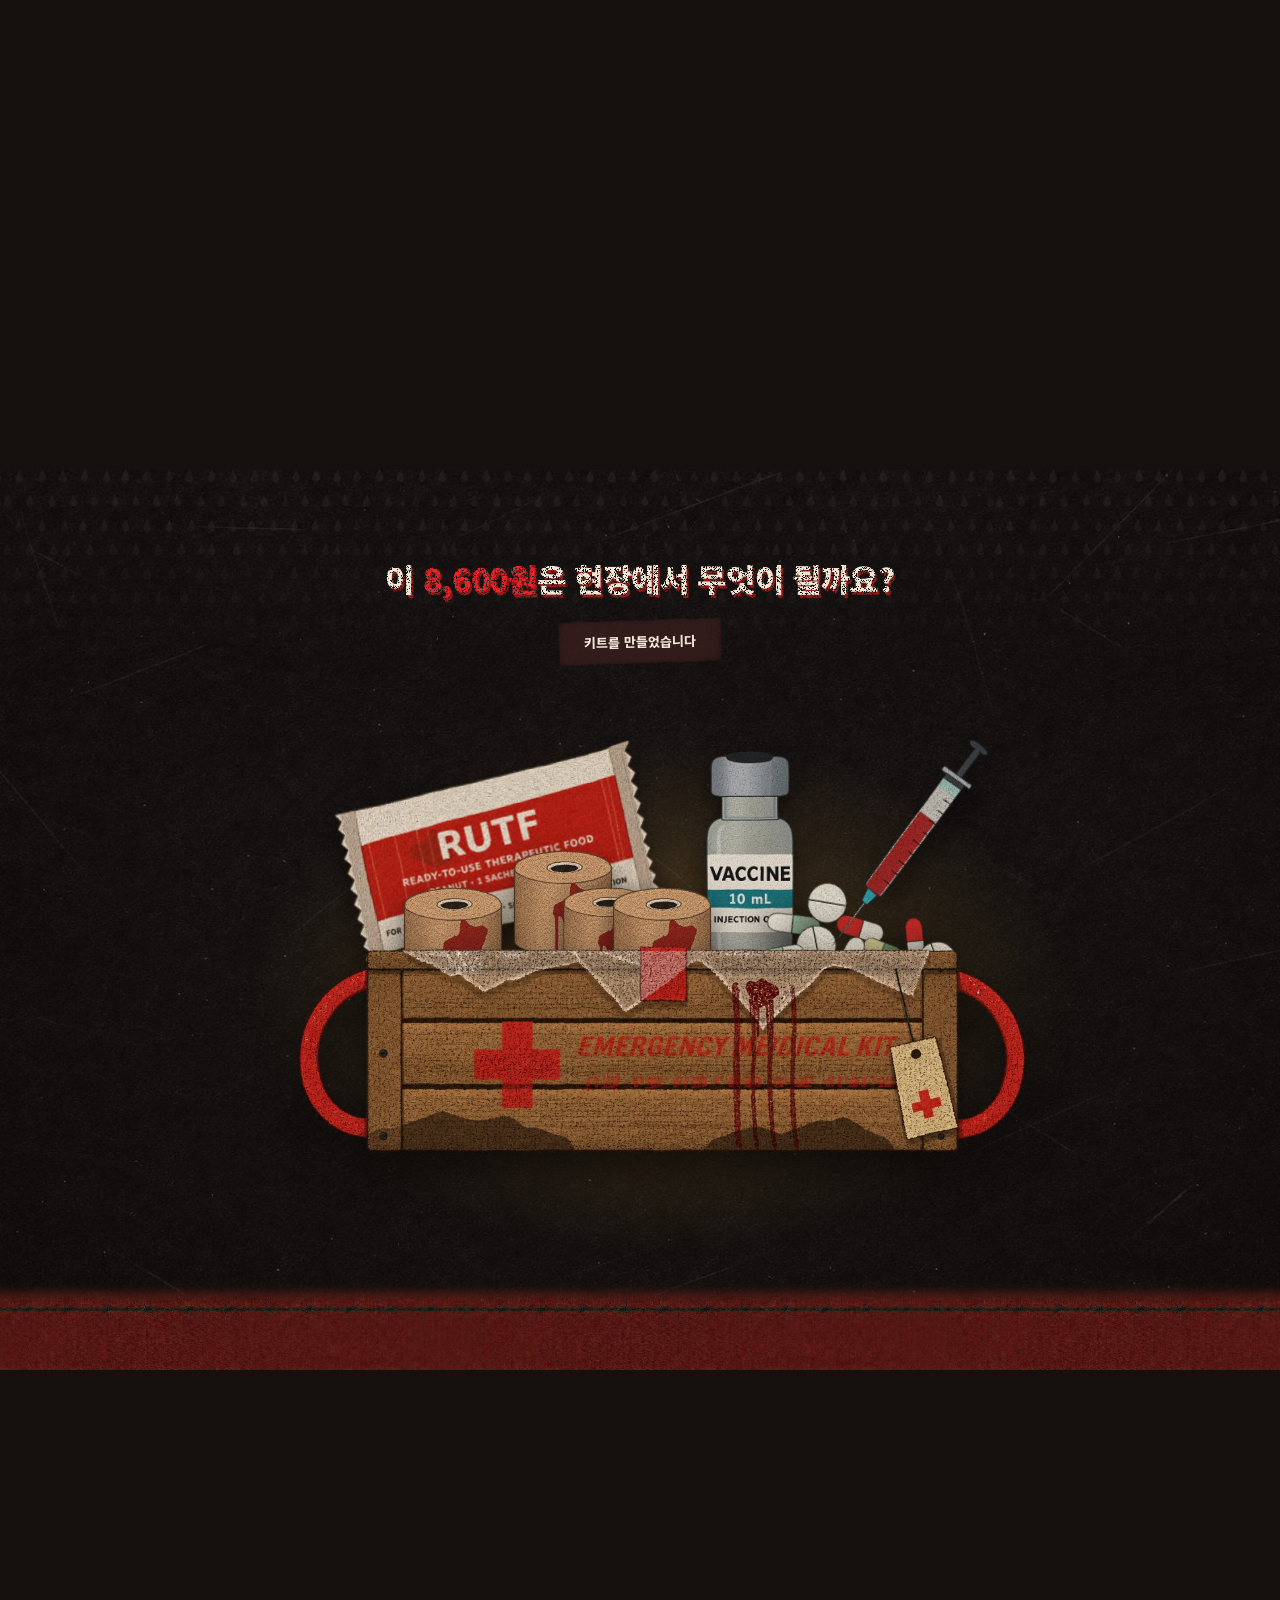
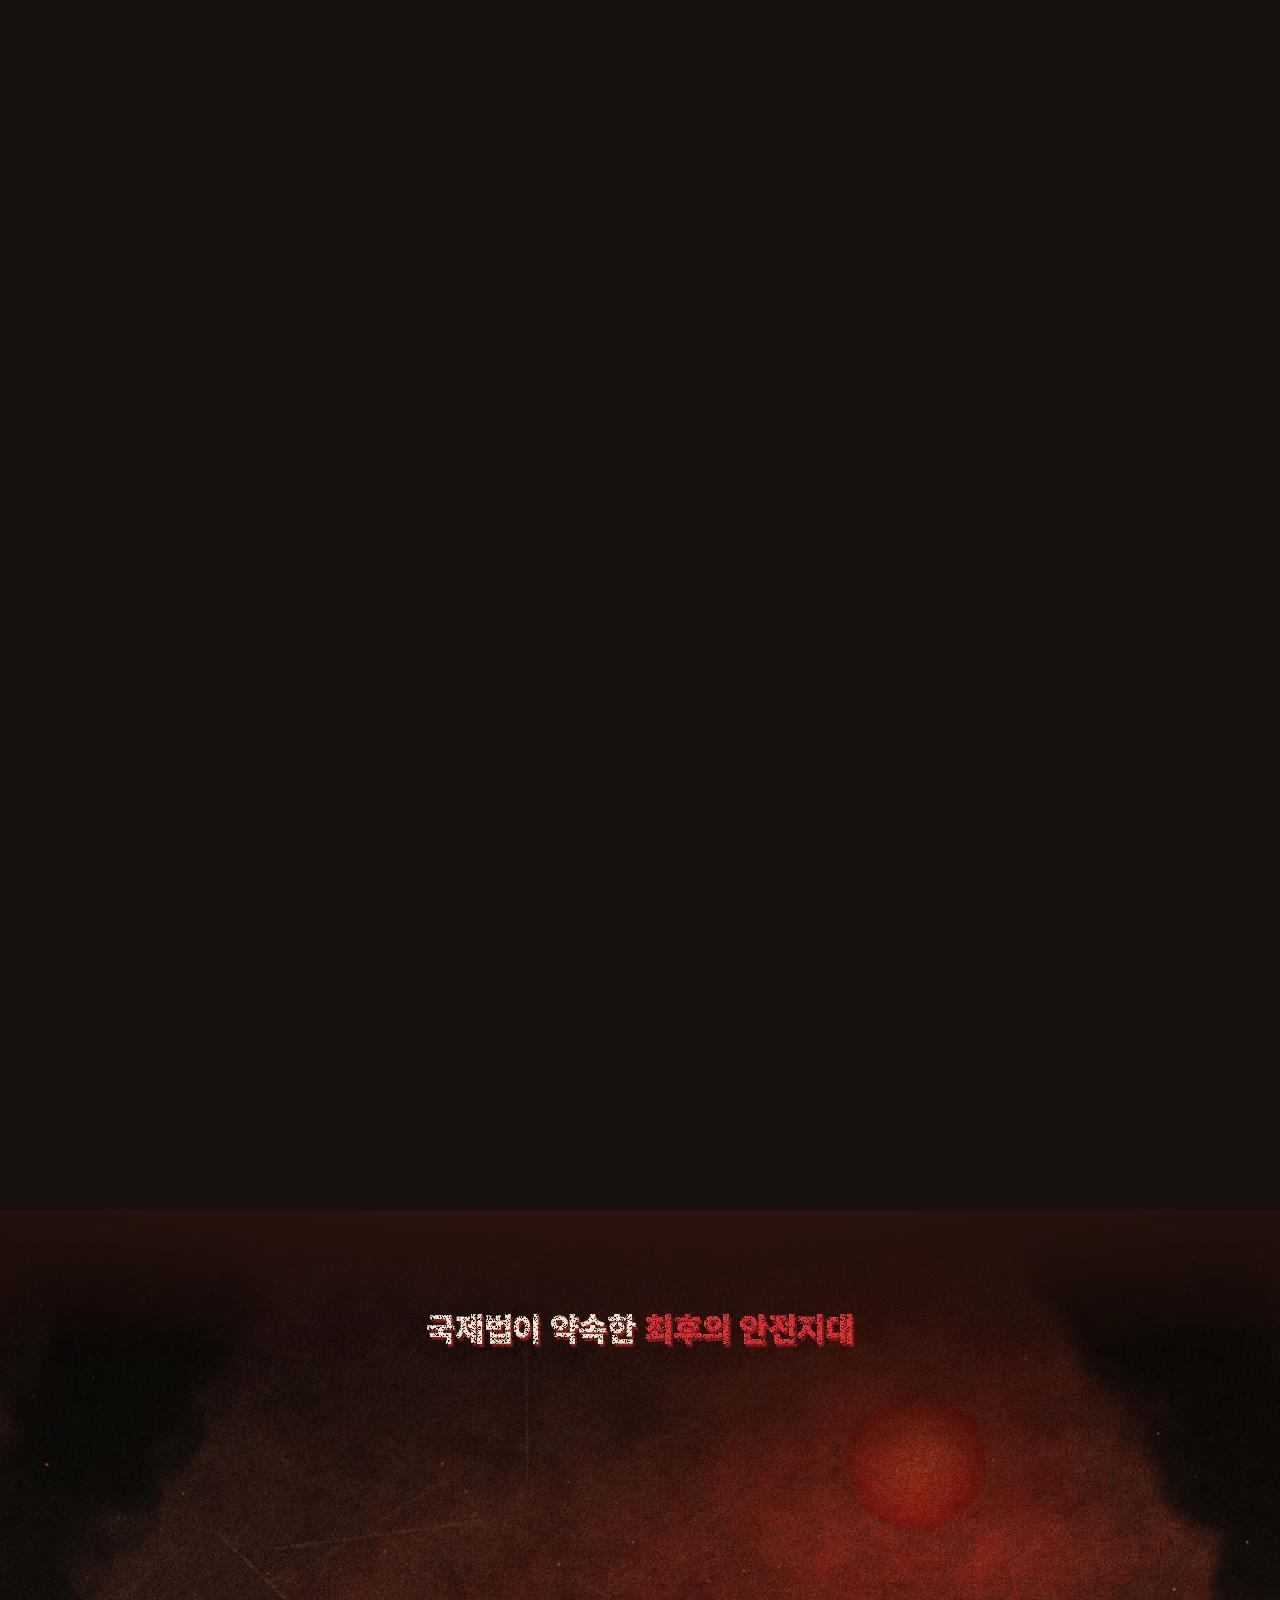
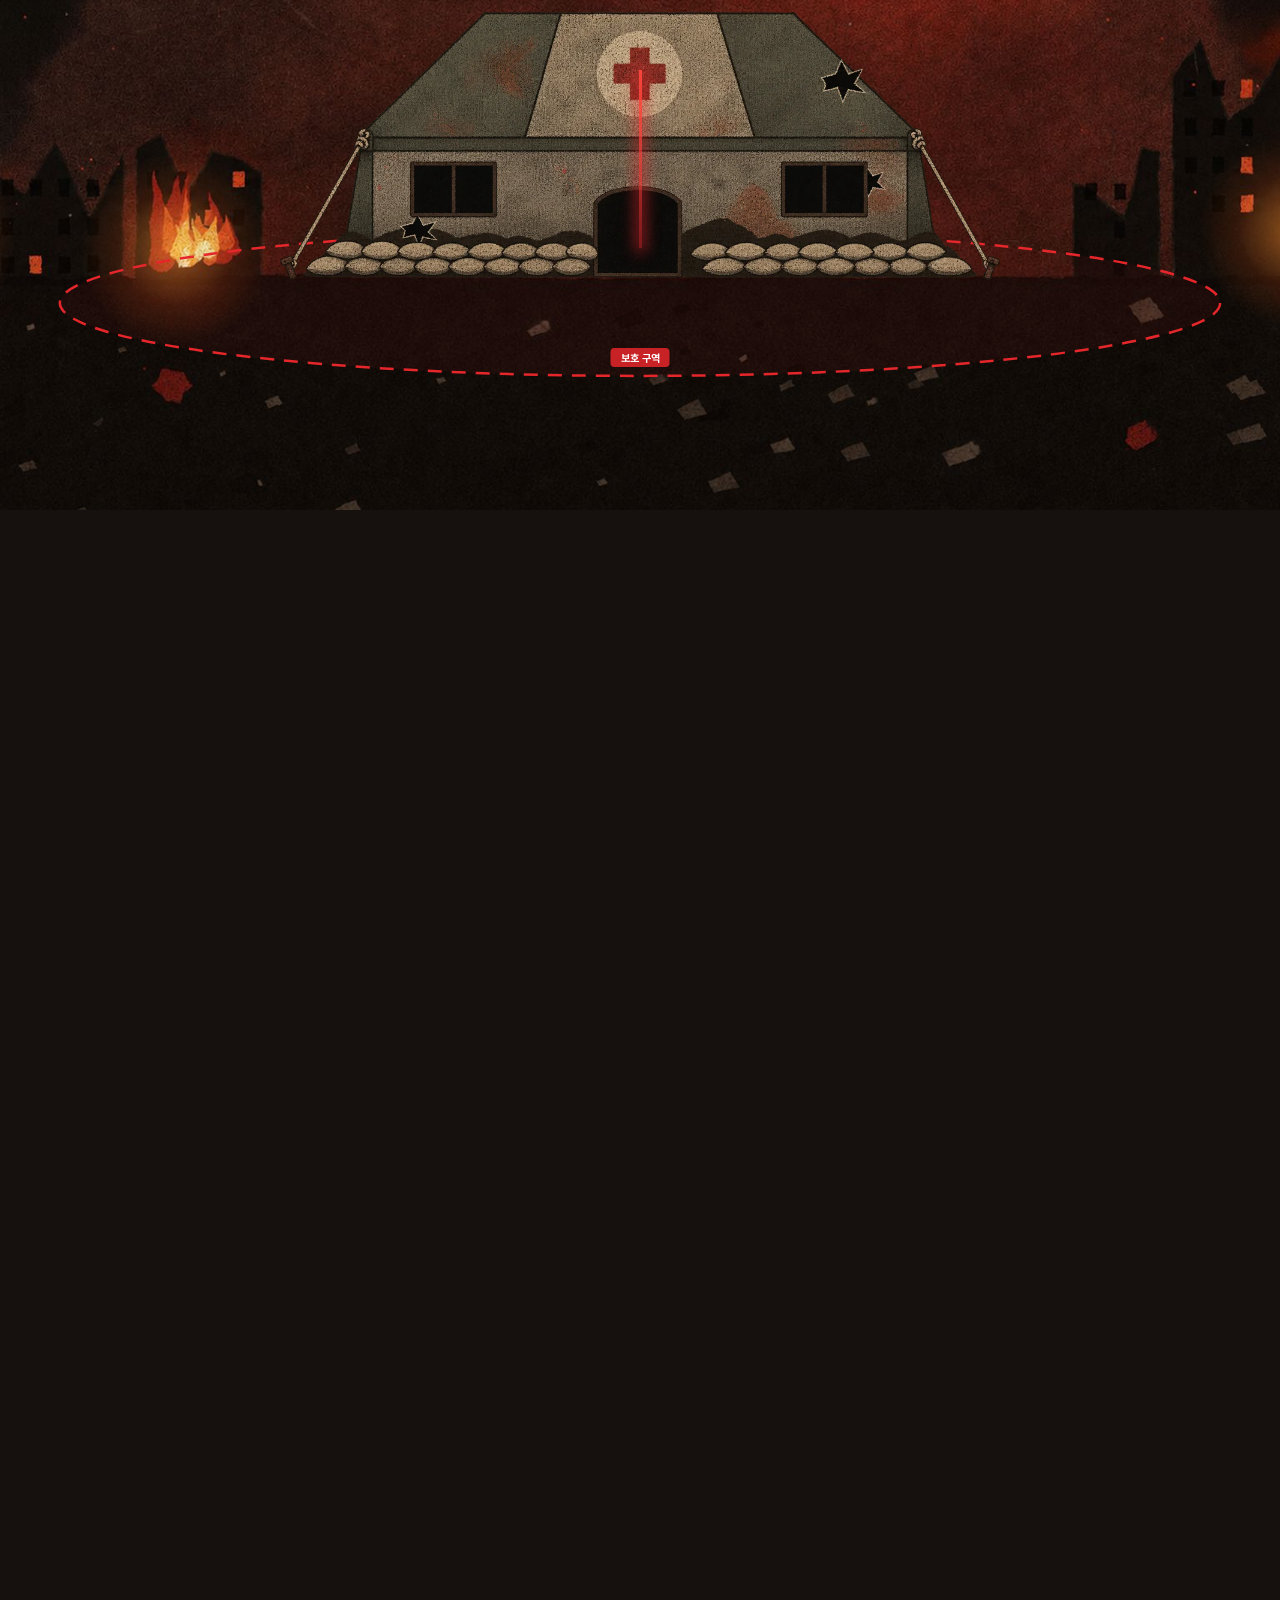
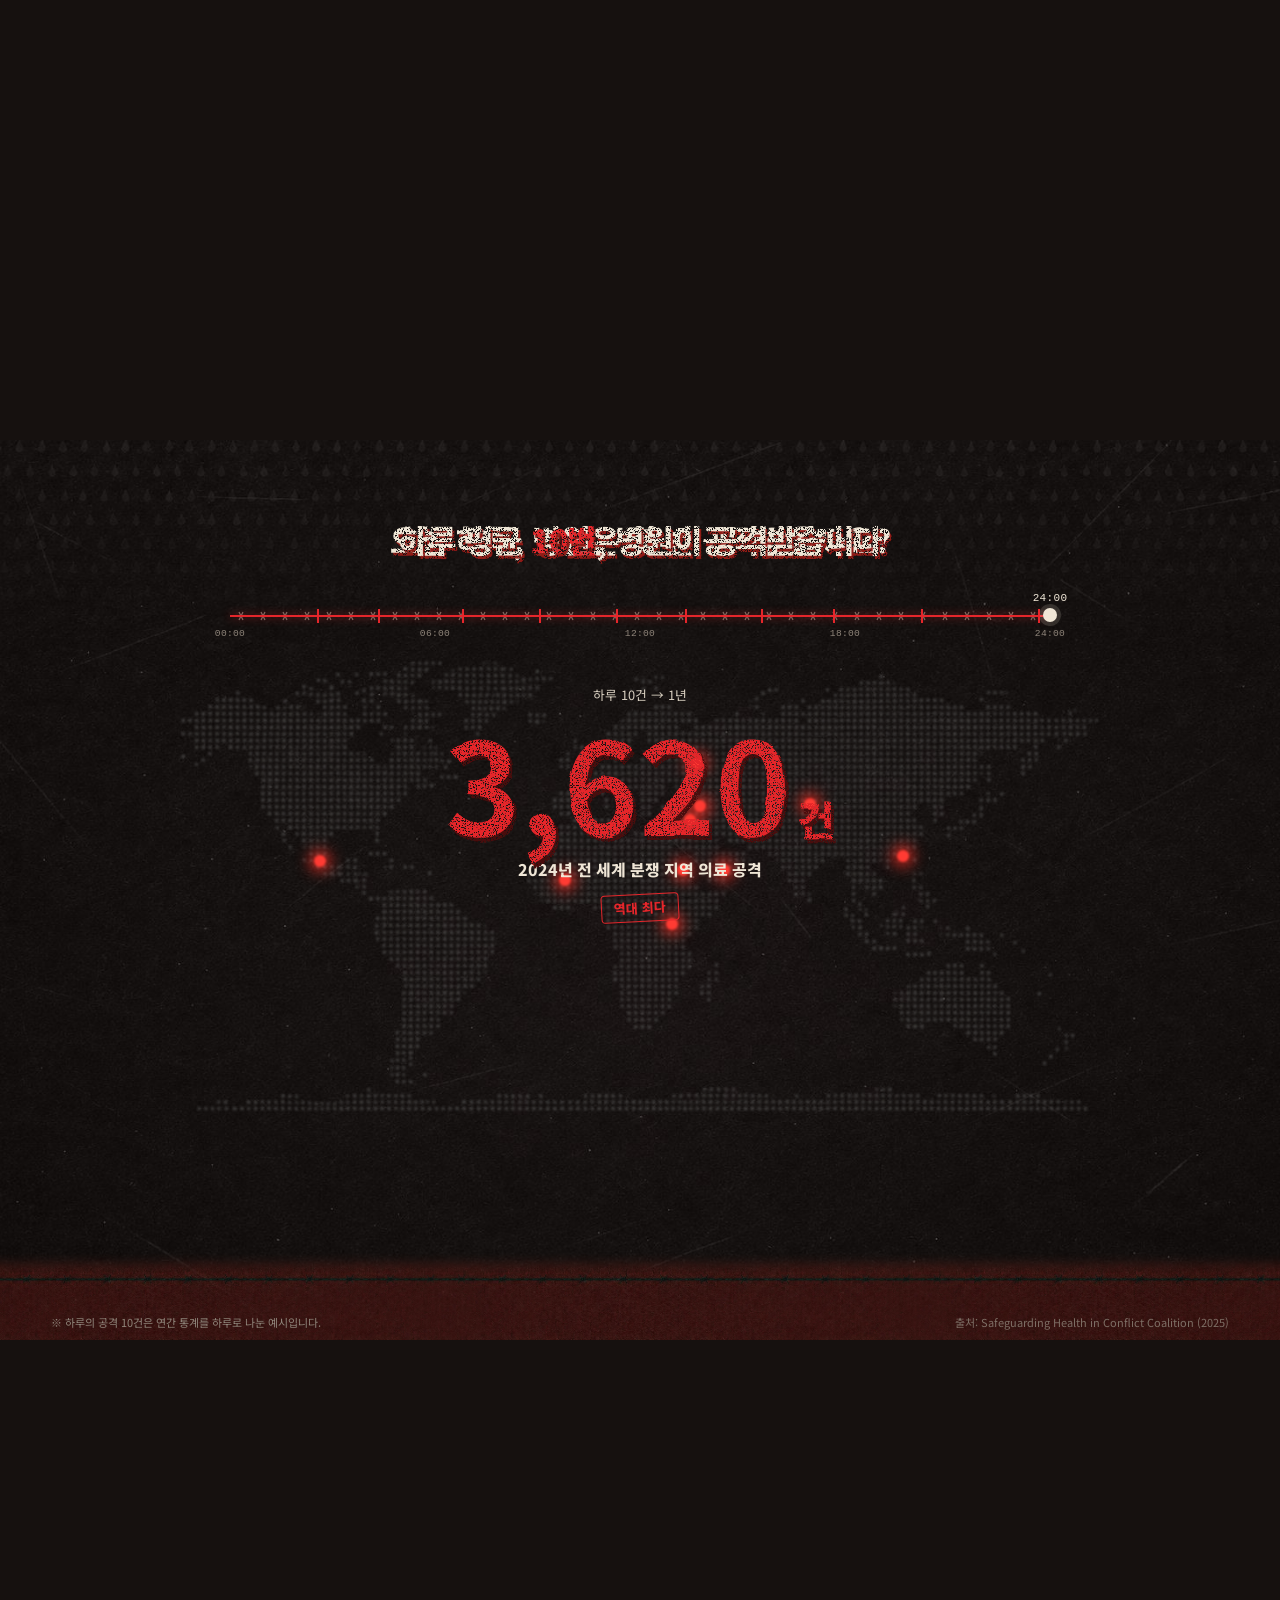
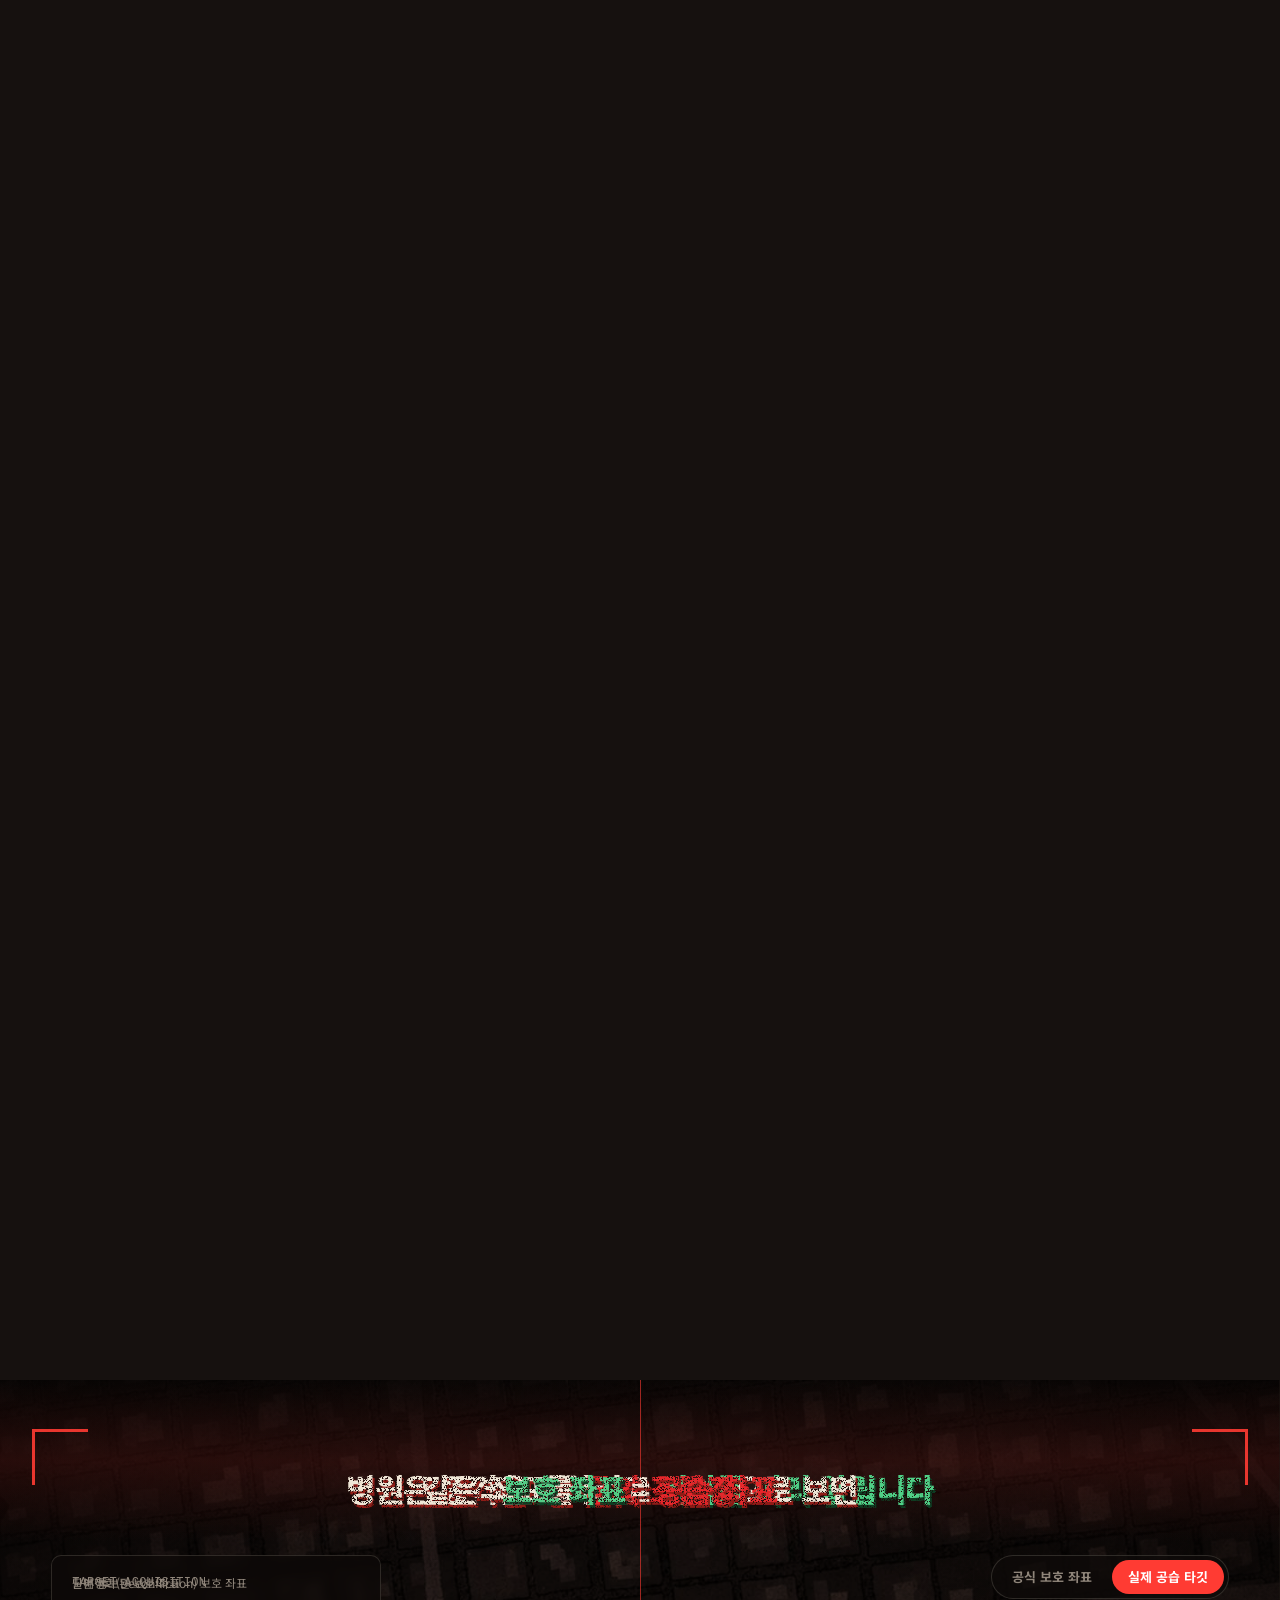
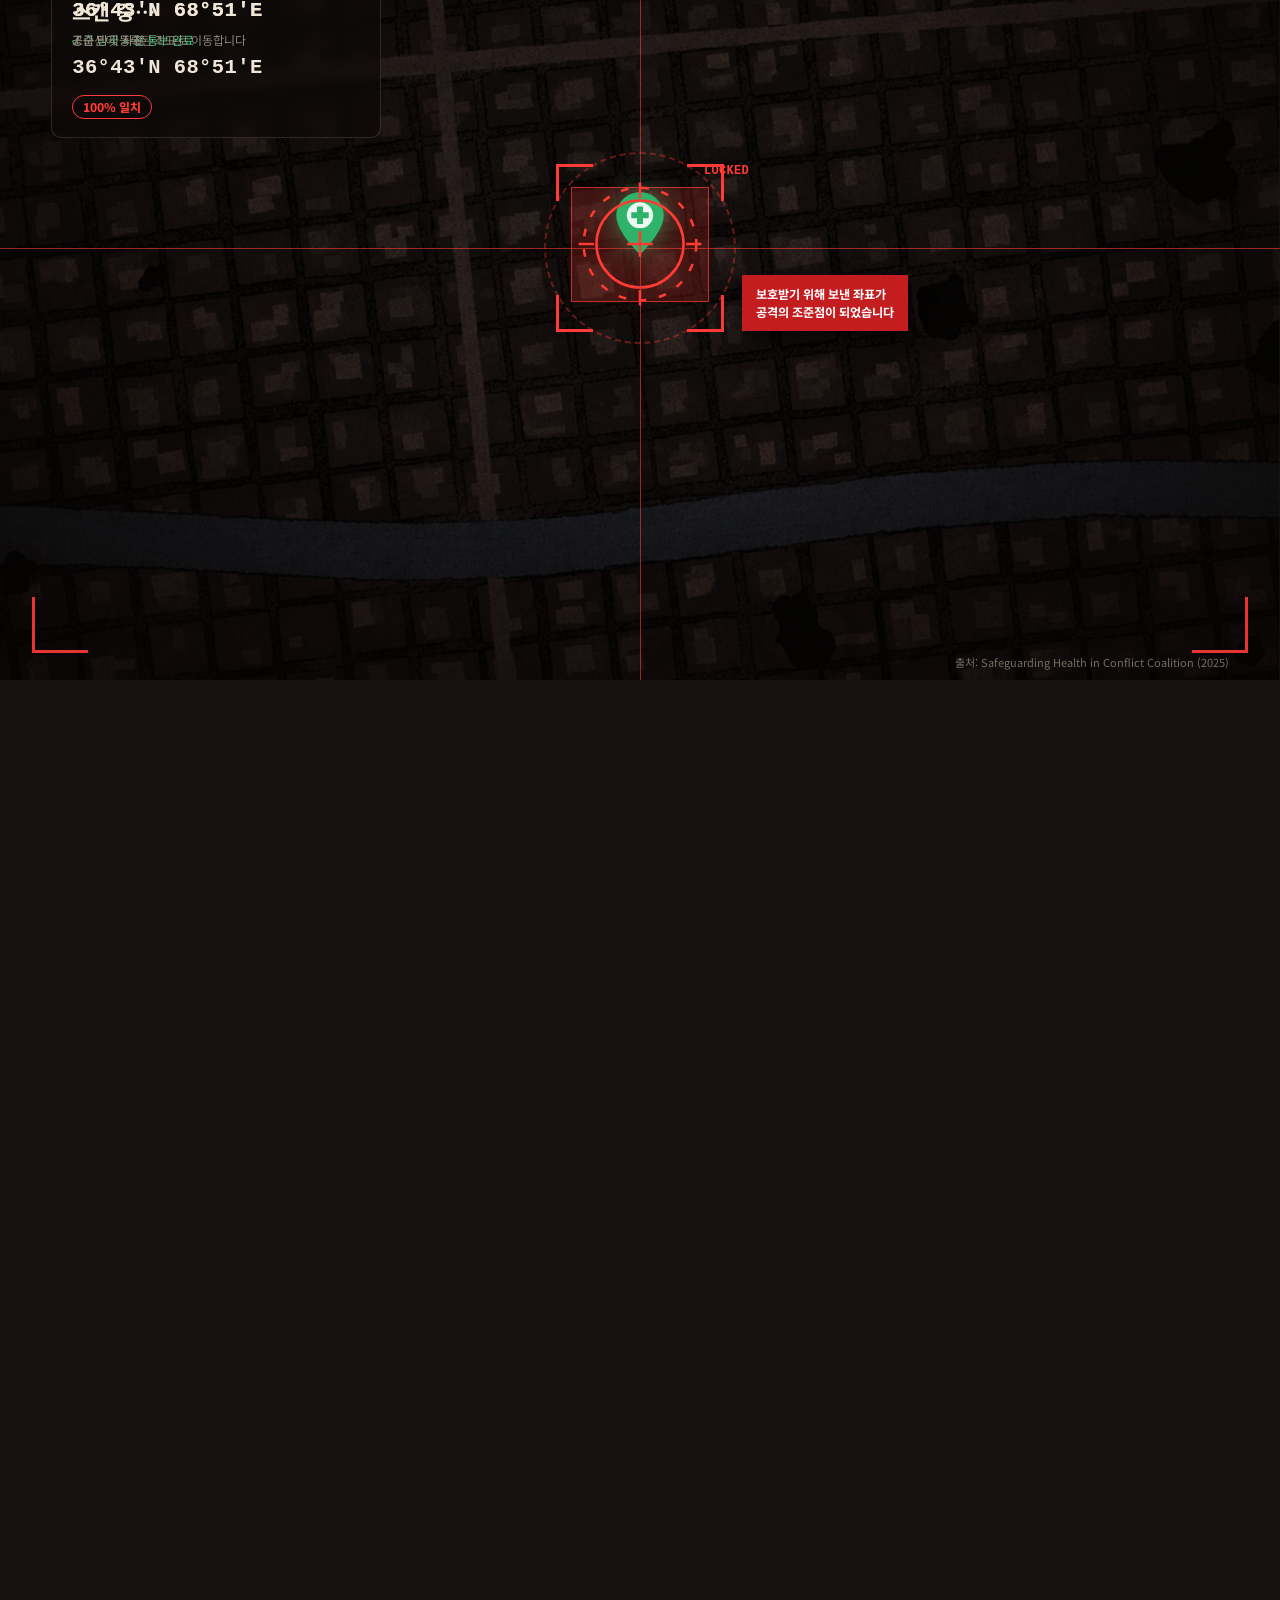
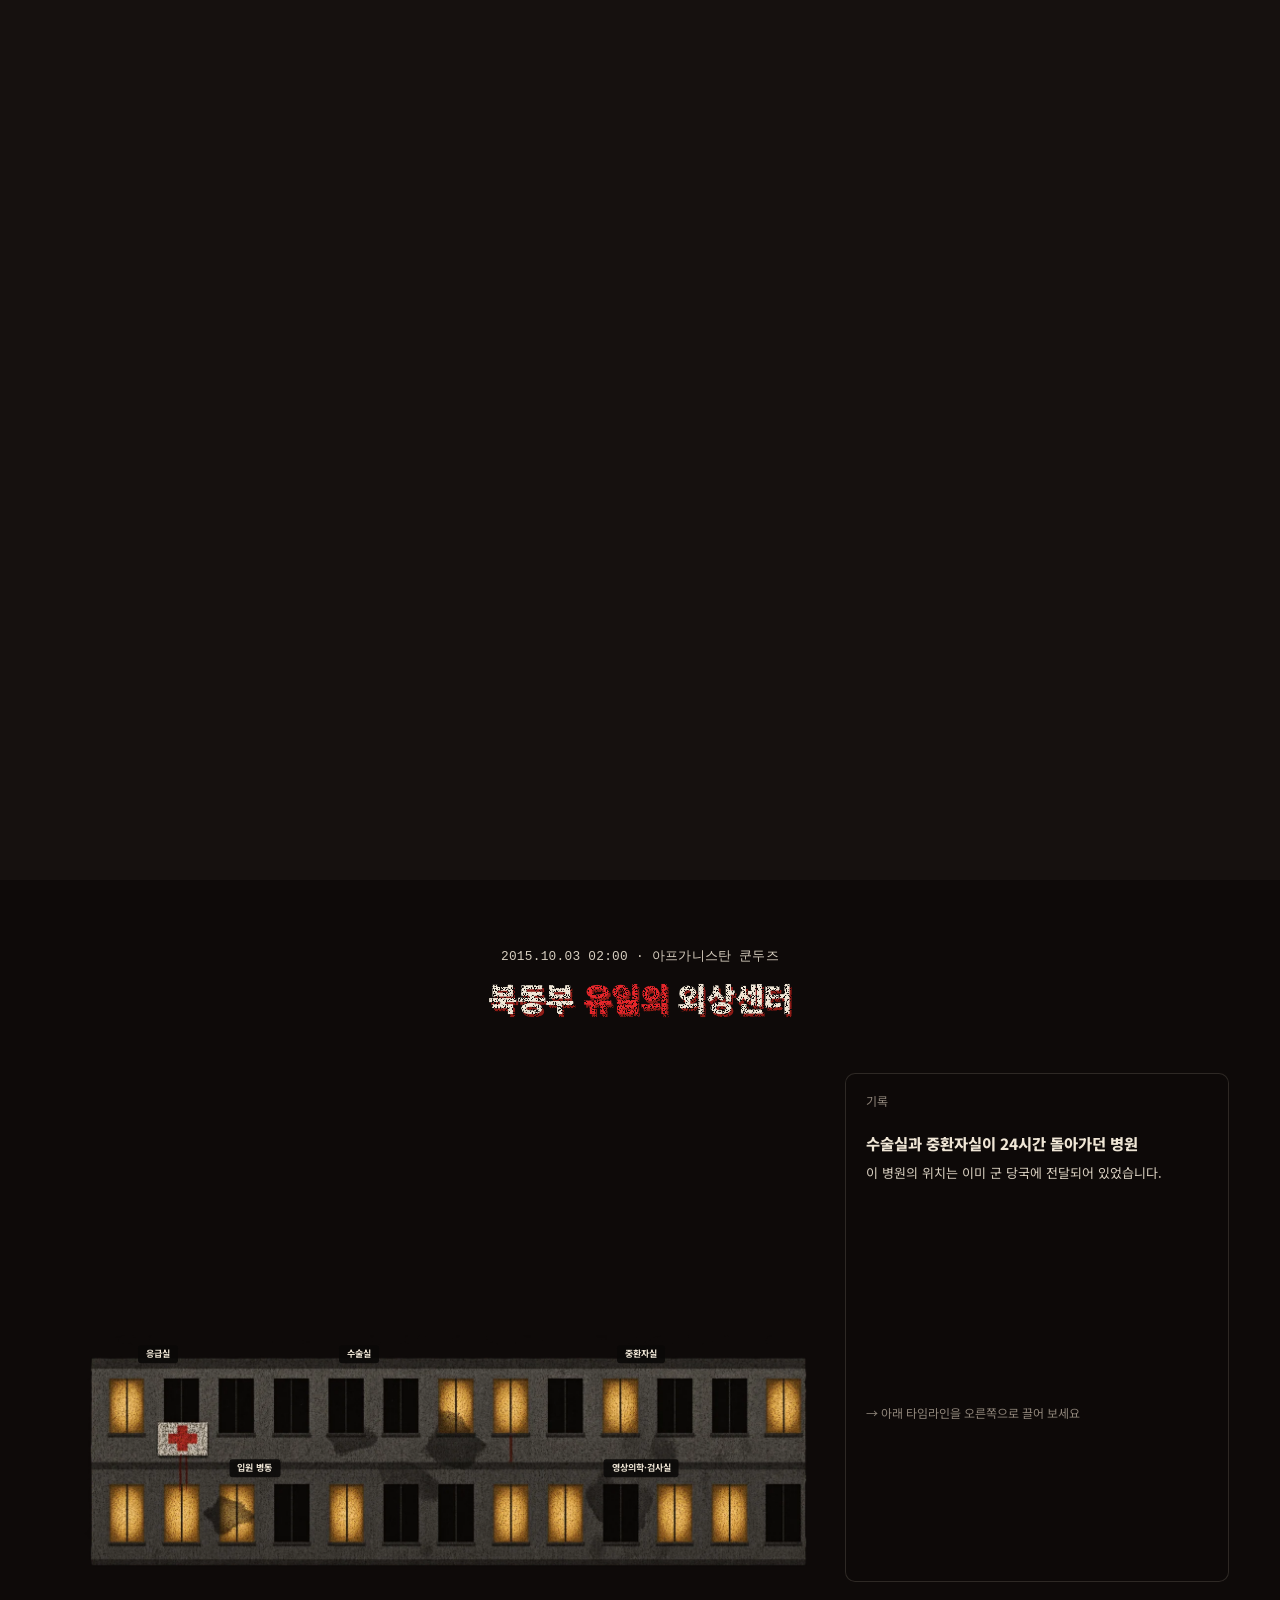
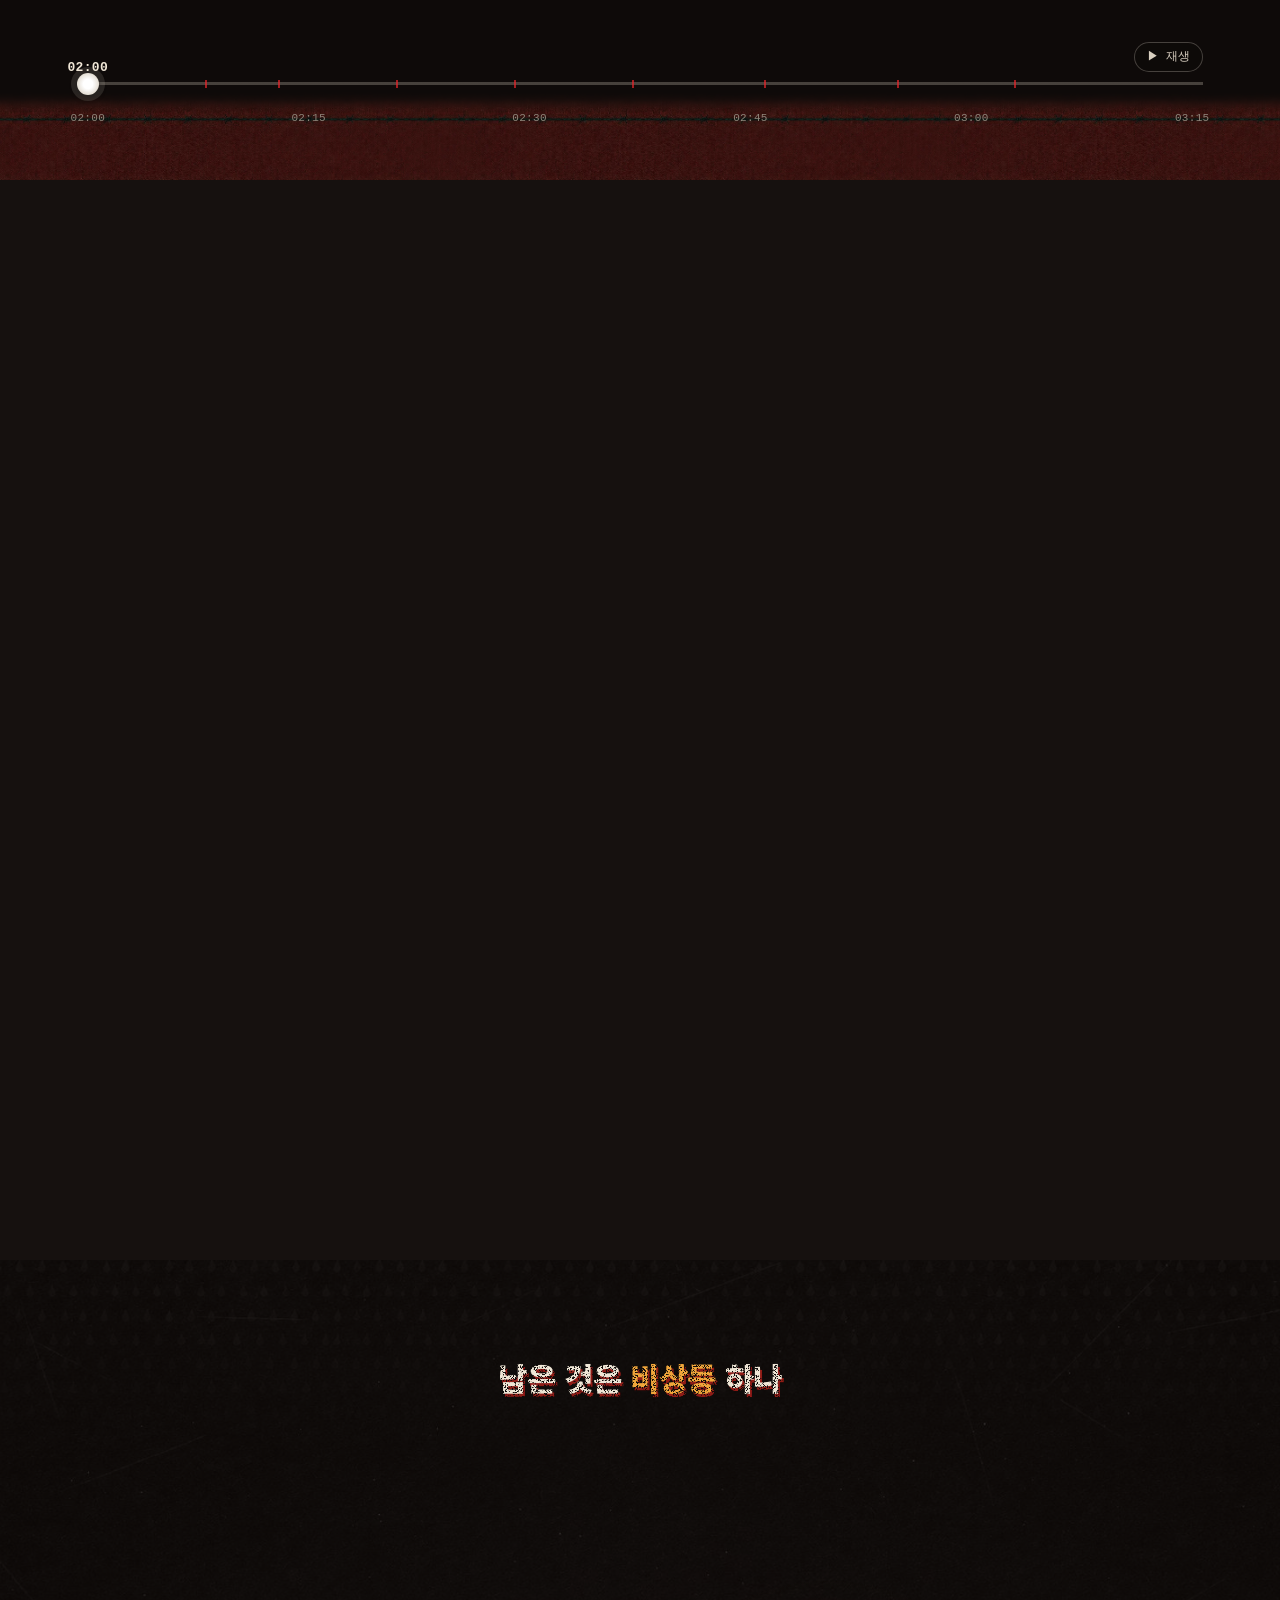
==== commit 3806cc7d: "Serve large images as WebP and document all eight scenes tools/to_webp.py converts PNGs over 120 KB " ====
--- a/public/index.html
+++ b/public/index.html
@@ -141,12 +141,12 @@
         <div class="s02-stage">
           <div class="s02-glow" aria-hidden="true"></div>
           <canvas class="s02-dust" aria-hidden="true"></canvas>
-          <img class="s02-item s02-item--rutf" src="images/s02/rutf.png" alt="RUTF 치료식">
-          <img class="s02-item s02-item--b1" src="images/s02/bandage.png" alt="붕대">
-          <img class="s02-item s02-item--b2" src="images/s02/bandage.png" alt="">
-          <img class="s02-item s02-item--b3" src="images/s02/bandage.png" alt="">
-          <img class="s02-item s02-item--b4" src="images/s02/bandage.png" alt="">
-          <img class="s02-item s02-item--vaccine" src="images/s02/vaccine.png" alt="백신">
+          <img class="s02-item s02-item--rutf" src="images/s02/rutf.webp" alt="RUTF 치료식">
+          <img class="s02-item s02-item--b1" src="images/s02/bandage.webp" alt="붕대">
+          <img class="s02-item s02-item--b2" src="images/s02/bandage.webp" alt="">
+          <img class="s02-item s02-item--b3" src="images/s02/bandage.webp" alt="">
+          <img class="s02-item s02-item--b4" src="images/s02/bandage.webp" alt="">
+          <img class="s02-item s02-item--vaccine" src="images/s02/vaccine.webp" alt="백신">
           <img class="s02-item s02-item--syringe" src="images/s02/syringe.png" alt="주사기">
           <img class="s02-item s02-item--p1" src="images/s02/pill_1.png" alt="항생제">
           <img class="s02-item s02-item--p2" src="images/s02/pill_2.png" alt="">
@@ -157,7 +157,7 @@
           <img class="s02-item s02-item--p7" src="images/s02/pill_7.png" alt="">
           <img class="s02-item s02-item--p8" src="images/s02/pill_8.png" alt="">
           <img class="s02-item s02-item--p9" src="images/s02/pill_9.png" alt="">
-          <img class="s02-crate" src="images/s02/crate_front.png" alt="긴급 의료 키트 상자">
+          <img class="s02-crate" src="images/s02/crate_front.webp" alt="긴급 의료 키트 상자">
           <canvas class="s02-fx" aria-hidden="true"></canvas>
         </div>
       </div>
@@ -186,8 +186,8 @@
           </svg>
           <span class="s03-zone-label" style="left: 50%; top: 82%;">보호 구역</span>
           <div class="s03-hospital">
-            <img src="images/s03/hospital.png" alt="적십자가 그려진 야전 병원">
-            <img class="s03-hospital-lit" src="images/s03/hospital_lit.png" alt="">
+            <img src="images/s03/hospital.webp" alt="적십자가 그려진 야전 병원">
+            <img class="s03-hospital-lit" src="images/s03/hospital_lit.webp" alt="">
             <span class="s03-beam" aria-hidden="true"></span>
           </div>
           <canvas class="s03-embers" aria-hidden="true"></canvas>
@@ -230,7 +230,7 @@
         </div>
 
         <div class="s04-map">
-          <img src="images/s04/world_dots.png" alt="세계 지도">
+          <img src="images/s04/world_dots.webp" alt="세계 지도">
         </div>
 
         <div class="s04-count">
@@ -339,9 +339,9 @@
           <span class="s06-tracer" aria-hidden="true"></span>
 
           <div class="s06-building">
-            <img class="s06-b-normal" src="images/s06/building_normal.png" alt="불이 켜진 2층짜리 외상센터 본관">
-            <img class="s06-b-burning" src="images/s06/building_burning.png" alt="포격으로 불타는 본관">
-            <img class="s06-b-ruins" src="images/s06/building_ruins.png" alt="무너진 본관">
+            <img class="s06-b-normal" src="images/s06/building_normal.webp" alt="불이 켜진 2층짜리 외상센터 본관">
+            <img class="s06-b-burning" src="images/s06/building_burning.webp" alt="포격으로 불타는 본관">
+            <img class="s06-b-ruins" src="images/s06/building_ruins.webp" alt="무너진 본관">
             <span class="s06-label" style="--x: 11%; --y: 8%;">응급실</span>
             <span class="s06-label" style="--x: 38%; --y: 8%;">수술실</span>
             <span class="s06-label" style="--x: 76%; --y: 8%;">중환자실</span>
@@ -414,7 +414,7 @@
     <section class="scene scene-07" id="scene-07" data-scene="s07" data-no="07" data-title="멈춘 수술실" aria-labelledby="s07-heading">
       <div class="sticky-screen">
         <div class="s07-ruins">
-          <img src="images/s06/building_ruins.png" alt="무너진 외상센터 잔해">
+          <img src="images/s06/building_ruins.webp" alt="무너진 외상센터 잔해">
           <span class="s07-glow" aria-hidden="true"></span>
           <span class="s07-lamp" aria-hidden="true"></span>
         </div>
@@ -424,8 +424,8 @@
         <canvas class="s07-ecg" role="img" aria-label="뛰던 심전도가 평평해진다"></canvas>
 
         <div class="s07-kit" role="img" aria-label="당신이 보낸 구호 키트가 반쯤 불타 버렸다">
-          <div class="s07-kit-layer"><img class="k-rutf" src="images/s02/rutf.png" alt=""><img class="k-b1" src="images/s02/bandage.png" alt=""><img class="k-b2" src="images/s02/bandage.png" alt=""><img class="k-vac" src="images/s02/vaccine.png" alt=""><img class="k-syr" src="images/s02/syringe.png" alt=""><img class="k-crate" src="images/s02/crate_front.png" alt=""></div>
-          <div class="s07-kit-layer s07-kit-burnt" aria-hidden="true"><img class="k-rutf" src="images/s02/rutf.png" alt=""><img class="k-b1" src="images/s02/bandage.png" alt=""><img class="k-b2" src="images/s02/bandage.png" alt=""><img class="k-vac" src="images/s02/vaccine.png" alt=""><img class="k-syr" src="images/s02/syringe.png" alt=""><img class="k-crate" src="images/s02/crate_front.png" alt=""></div>
+          <div class="s07-kit-layer"><img class="k-rutf" src="images/s02/rutf.webp" alt=""><img class="k-b1" src="images/s02/bandage.webp" alt=""><img class="k-b2" src="images/s02/bandage.webp" alt=""><img class="k-vac" src="images/s02/vaccine.webp" alt=""><img class="k-syr" src="images/s02/syringe.png" alt=""><img class="k-crate" src="images/s02/crate_front.webp" alt=""></div>
+          <div class="s07-kit-layer s07-kit-burnt" aria-hidden="true"><img class="k-rutf" src="images/s02/rutf.webp" alt=""><img class="k-b1" src="images/s02/bandage.webp" alt=""><img class="k-b2" src="images/s02/bandage.webp" alt=""><img class="k-vac" src="images/s02/vaccine.webp" alt=""><img class="k-syr" src="images/s02/syringe.png" alt=""><img class="k-crate" src="images/s02/crate_front.webp" alt=""></div>
           <span class="s07-edge" aria-hidden="true"></span>
         </div>
         <p class="scene-title s07-text s07-text--burn"><span class="s07-sub">외상센터의 수술실과 중환자실이 멈췄습니다</span>당신이 보낸 치료식과 백신도<br>이곳에서 함께 <em>불타 사라졌습니다</em></p>
--- a/public/css/style.css
+++ b/public/css/style.css
@@ -94,13 +94,13 @@
   background: #16110f url("../images/bg.jpg") center / cover no-repeat;
 }
 
-/* 화면 아래 붉은 바닥과 철조망 (images/floor.png, 가로로 이어 붙임) */
+/* 화면 아래 붉은 바닥과 철조망 (images/floor.webp, 가로로 이어 붙임) */
 .sticky-screen::after {
   content: "";
   position: absolute;
   inset: auto 0 0 0;
   height: clamp(70px, 10vh, 112px);
-  background: url("../images/floor.png") center bottom / auto 100% repeat-x;
+  background: url("../images/floor.webp") center bottom / auto 100% repeat-x;
   pointer-events: none;
   z-index: -1;
 }
@@ -225,7 +225,7 @@
   position: absolute;
   inset: -3px -5px;
   z-index: -1;
-  background: url("../images/s01/stamp.png") center / 100% 100% no-repeat;
+  background: url("../images/s01/stamp.webp") center / 100% 100% no-repeat;
   transition: filter 0.2s;
 }
 .scene-btn:hover::before { filter: brightness(1.12); }
--- a/public/css/scenes/s01.css
+++ b/public/css/scenes/s01.css
@@ -159,13 +159,13 @@
   transition: transform 0.2s var(--ease);
 }
 
-/* 거칠게 찢긴 붉은 종이 (images/s01/stamp.png) */
+/* 거칠게 찢긴 붉은 종이 (images/s01/stamp.webp) */
 .s01-donate::before {
   content: "";
   position: absolute;
   inset: -4px -6px;
   z-index: -1;
-  background: url("../../images/s01/stamp.png") center / 100% 100% no-repeat;
+  background: url("../../images/s01/stamp.webp") center / 100% 100% no-repeat;
   transition: filter 0.2s;
 }
 
--- a/public/css/scenes/s03.css
+++ b/public/css/scenes/s03.css
@@ -209,7 +209,7 @@
   justify-content: center;
   gap: clamp(8px, 1.2vw, 16px);
   padding: 4% 9%;
-  background: url("../../images/s03/paper.png") center / 100% 100% no-repeat;
+  background: url("../../images/s03/paper.webp") center / 100% 100% no-repeat;
   color: #2a211d;
   text-align: center;
   filter: drop-shadow(0 18px 24px rgba(0, 0, 0, 0.65));
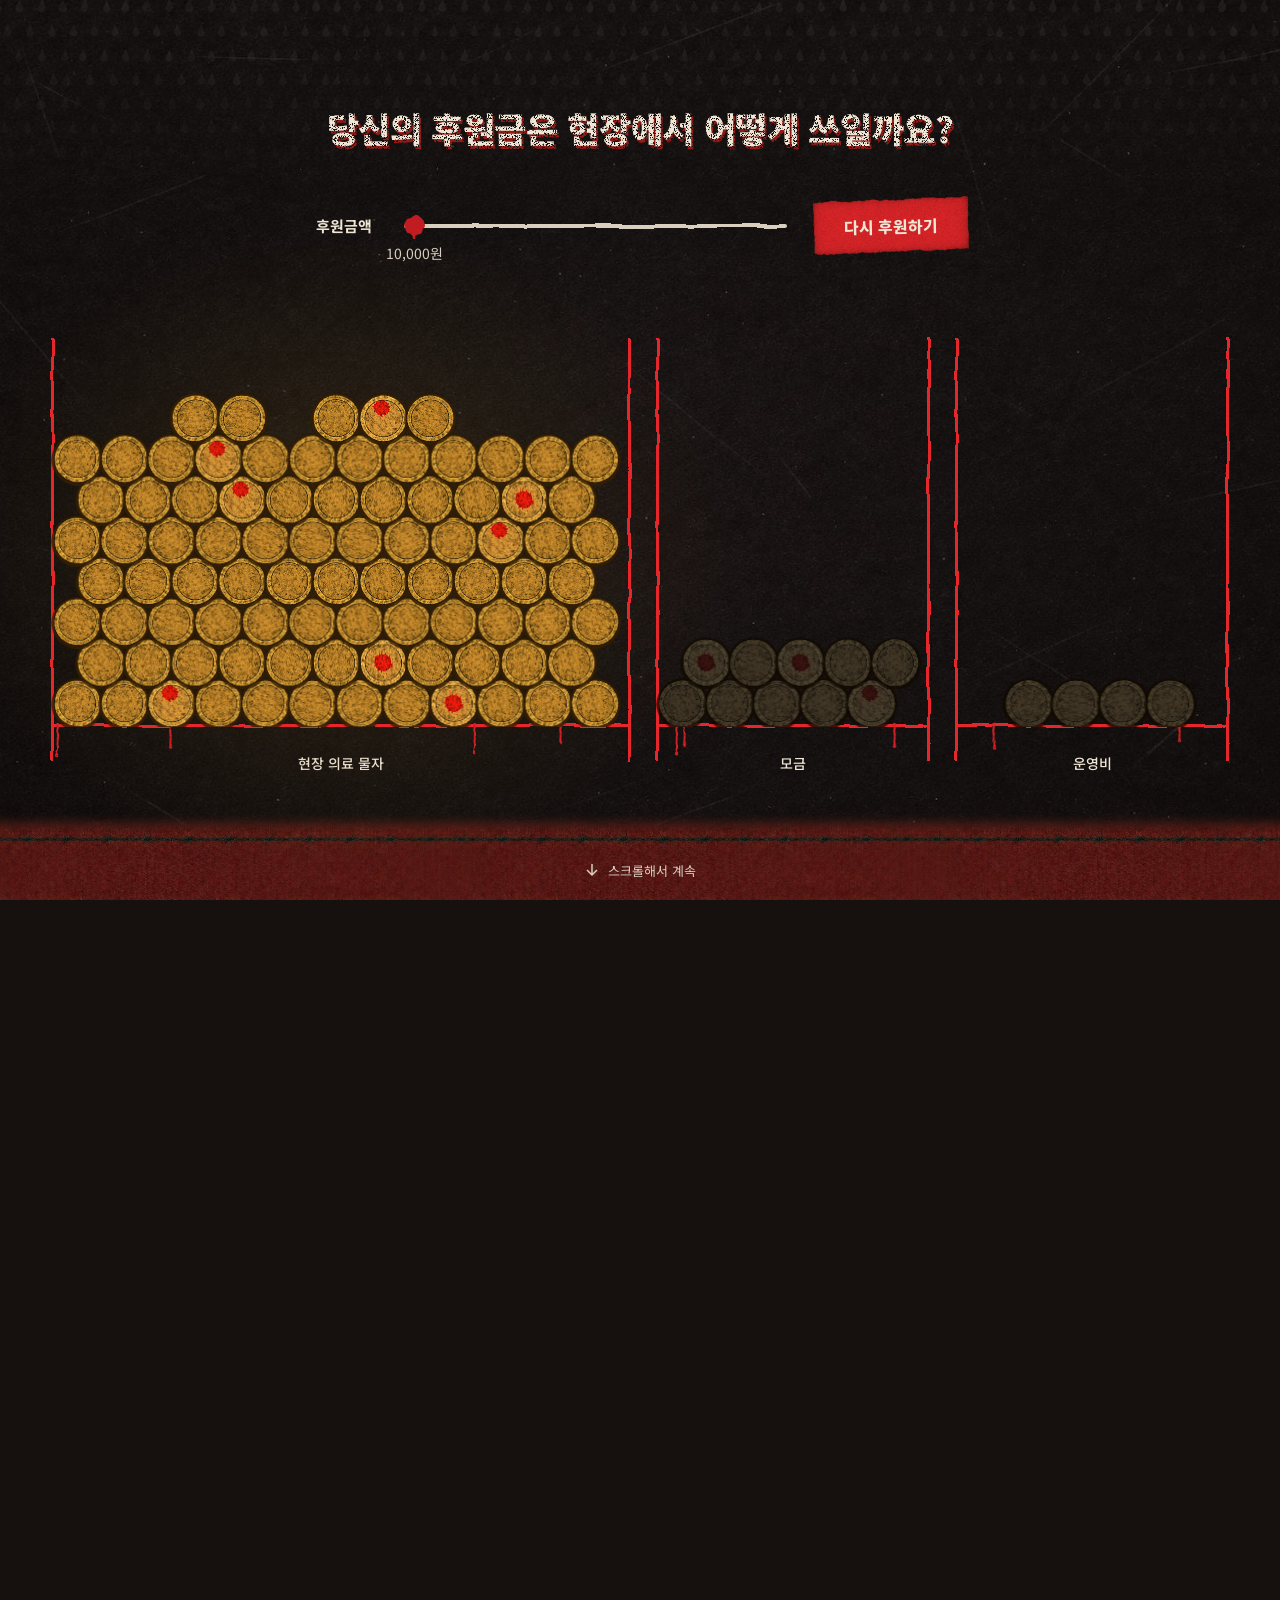
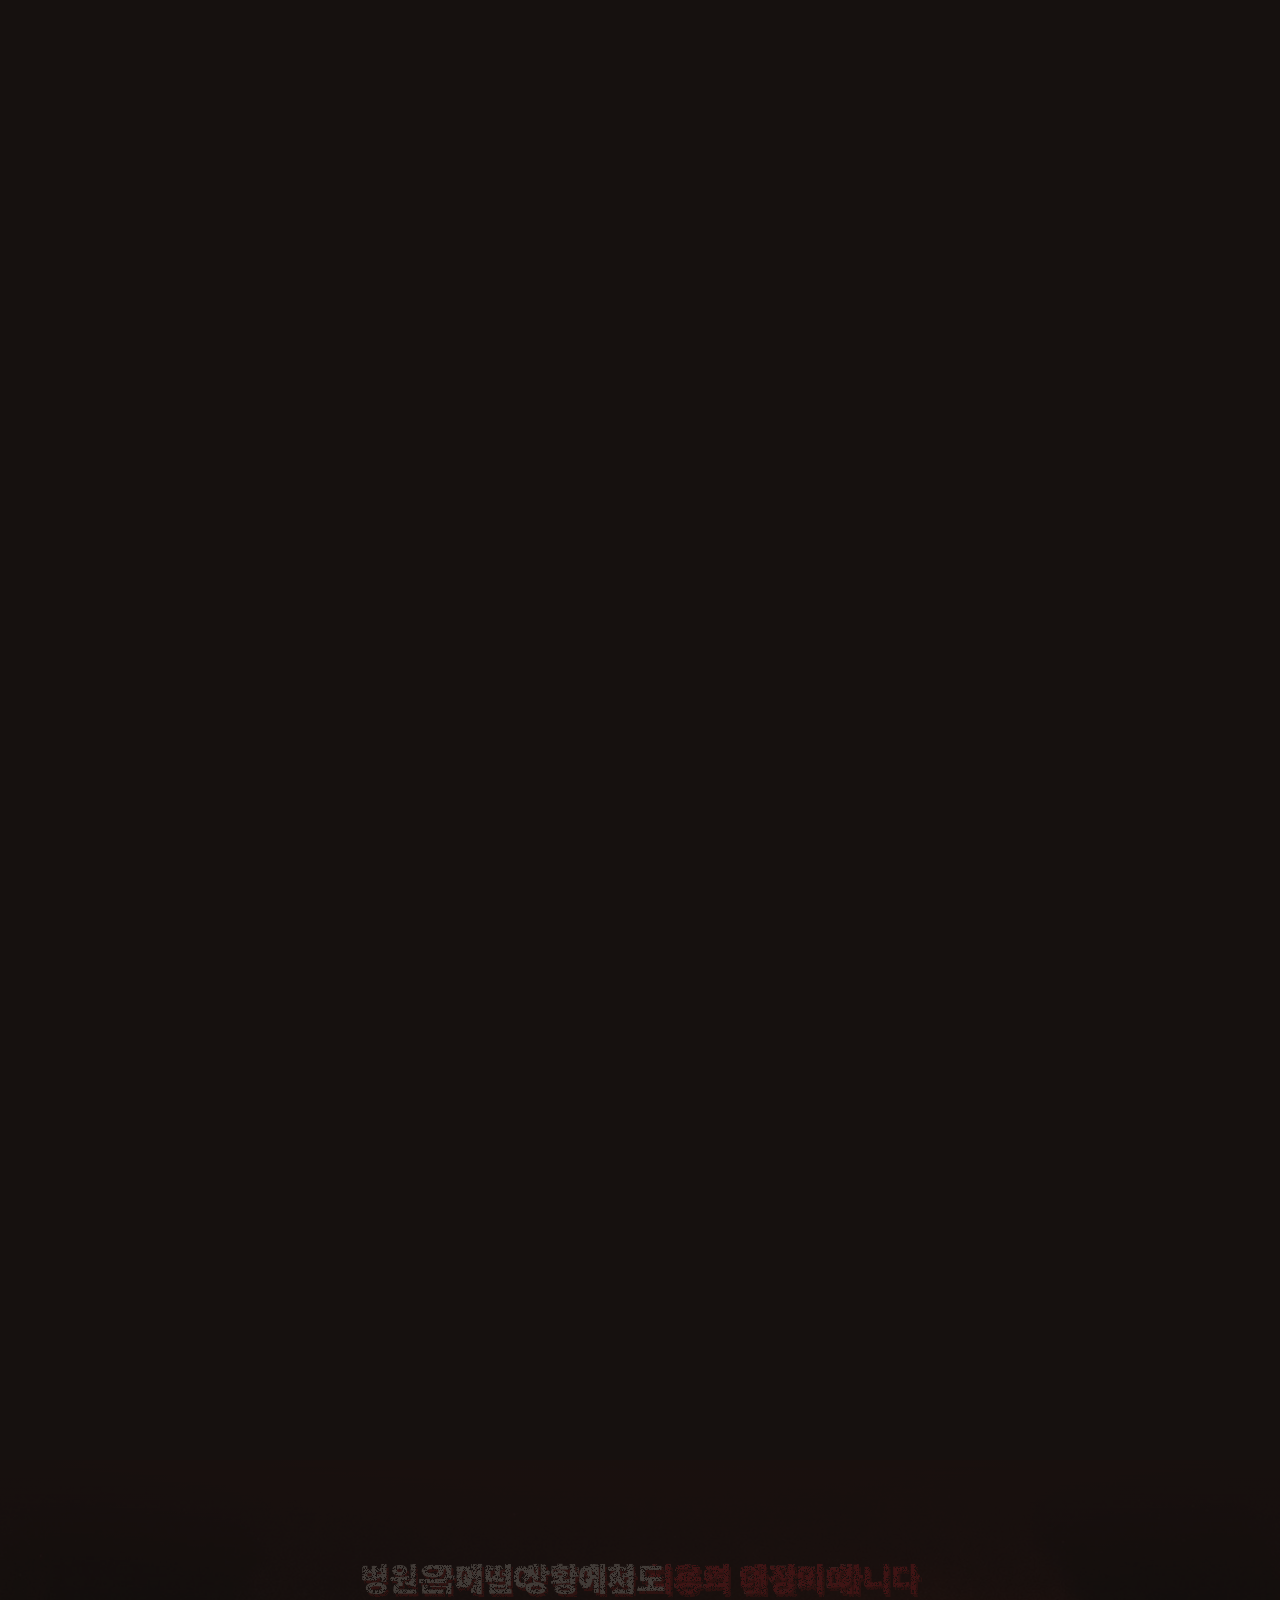
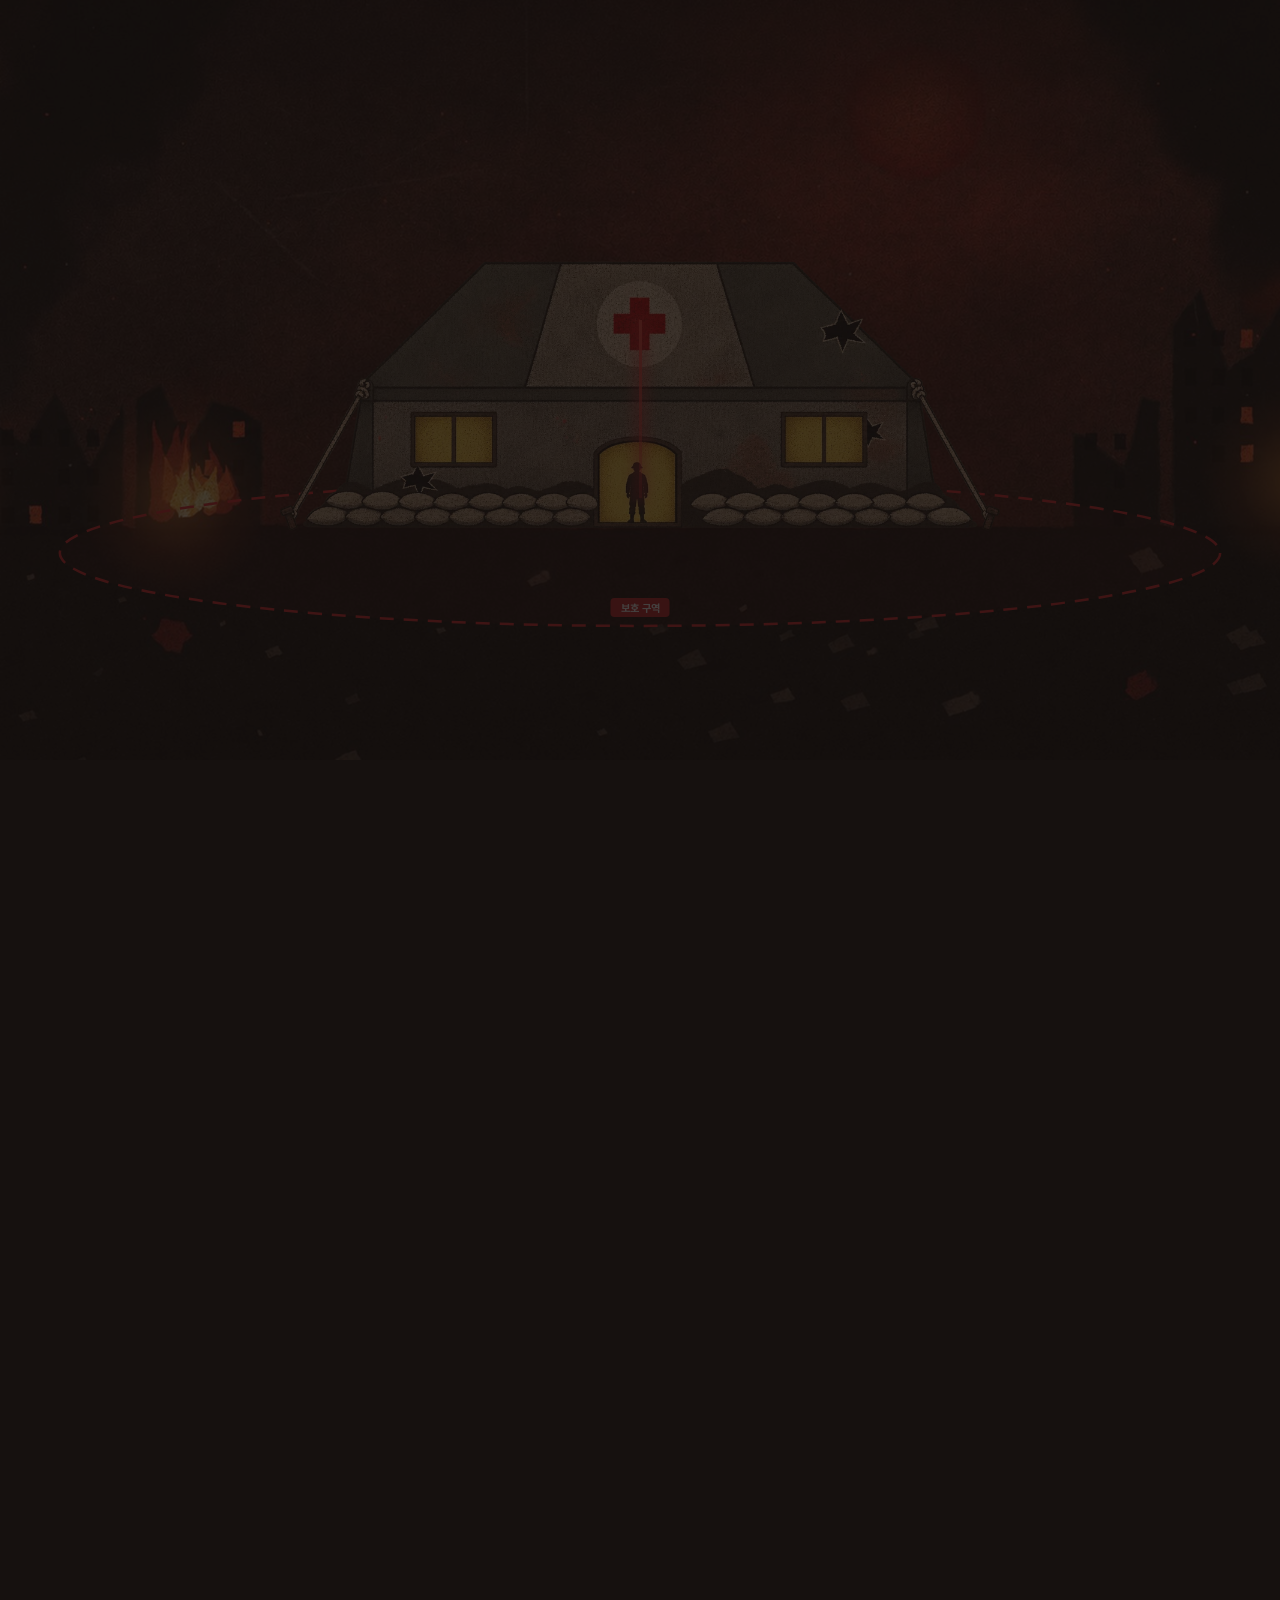
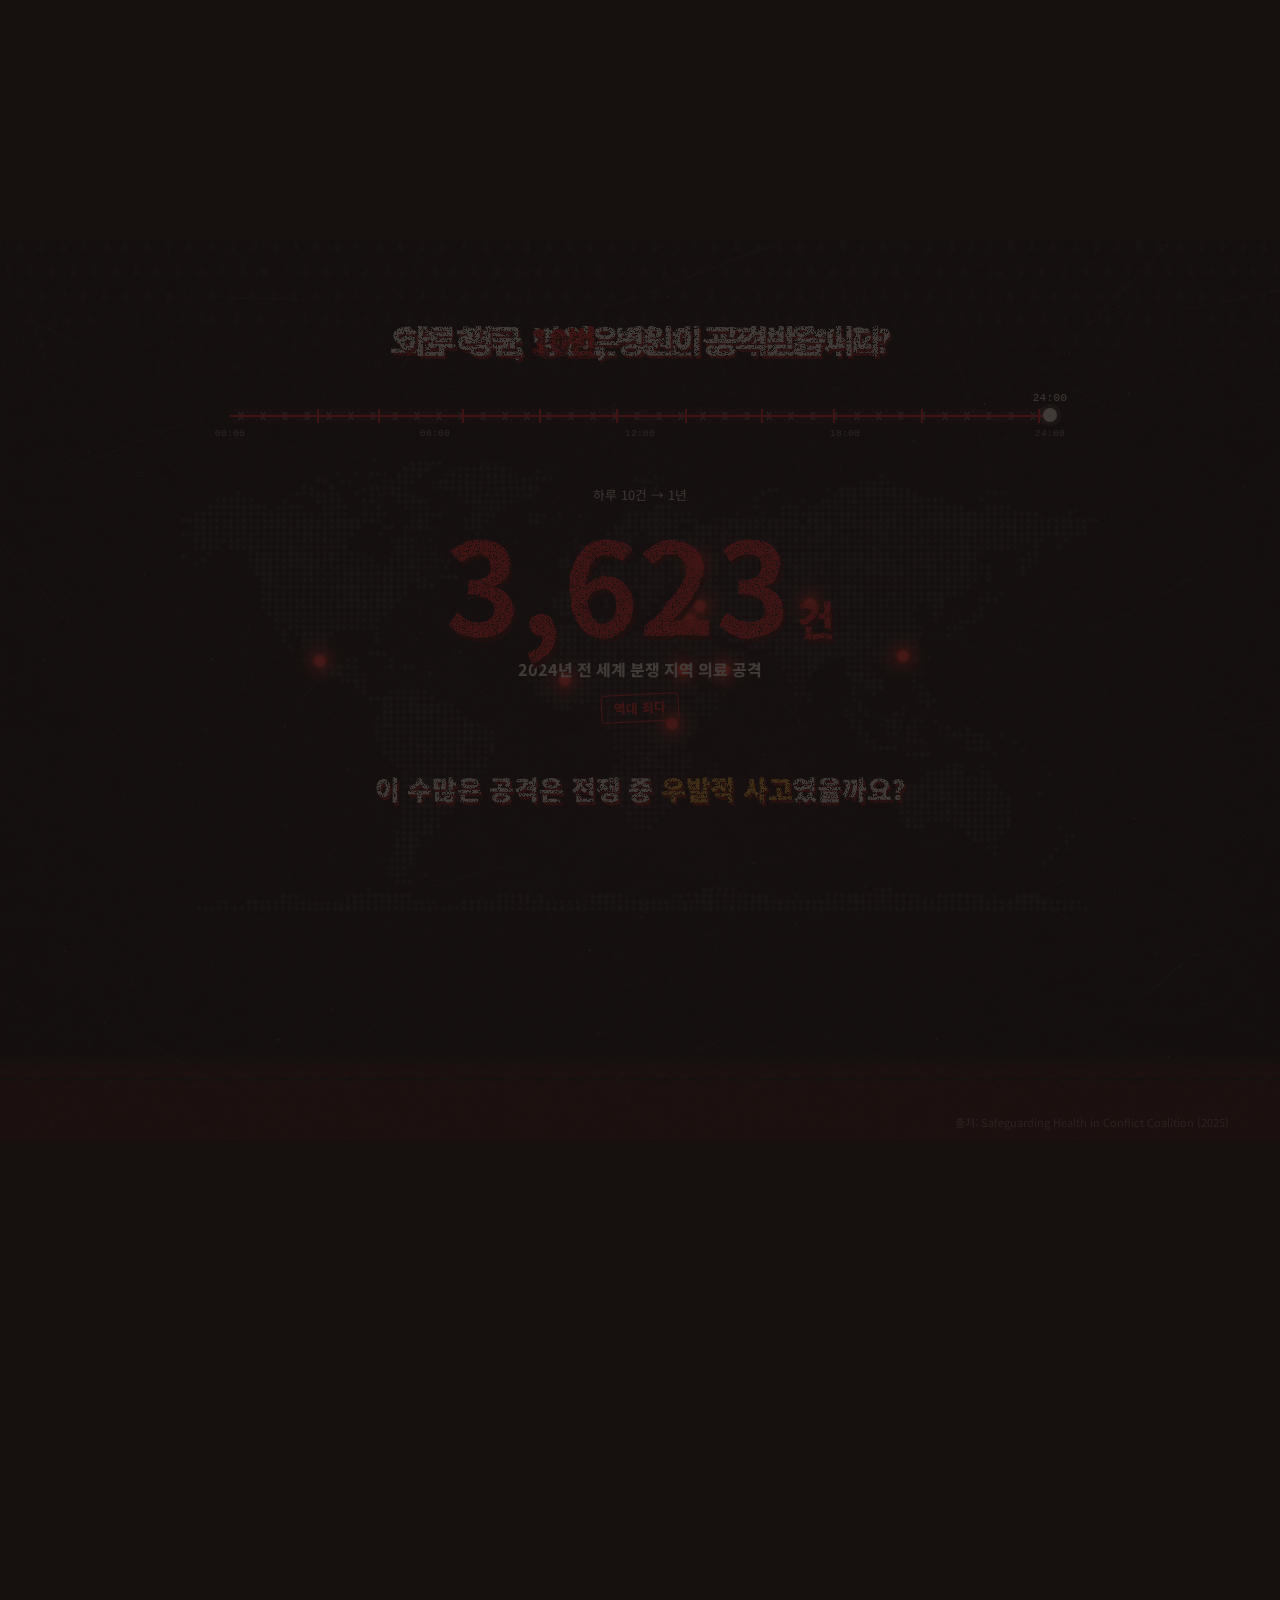
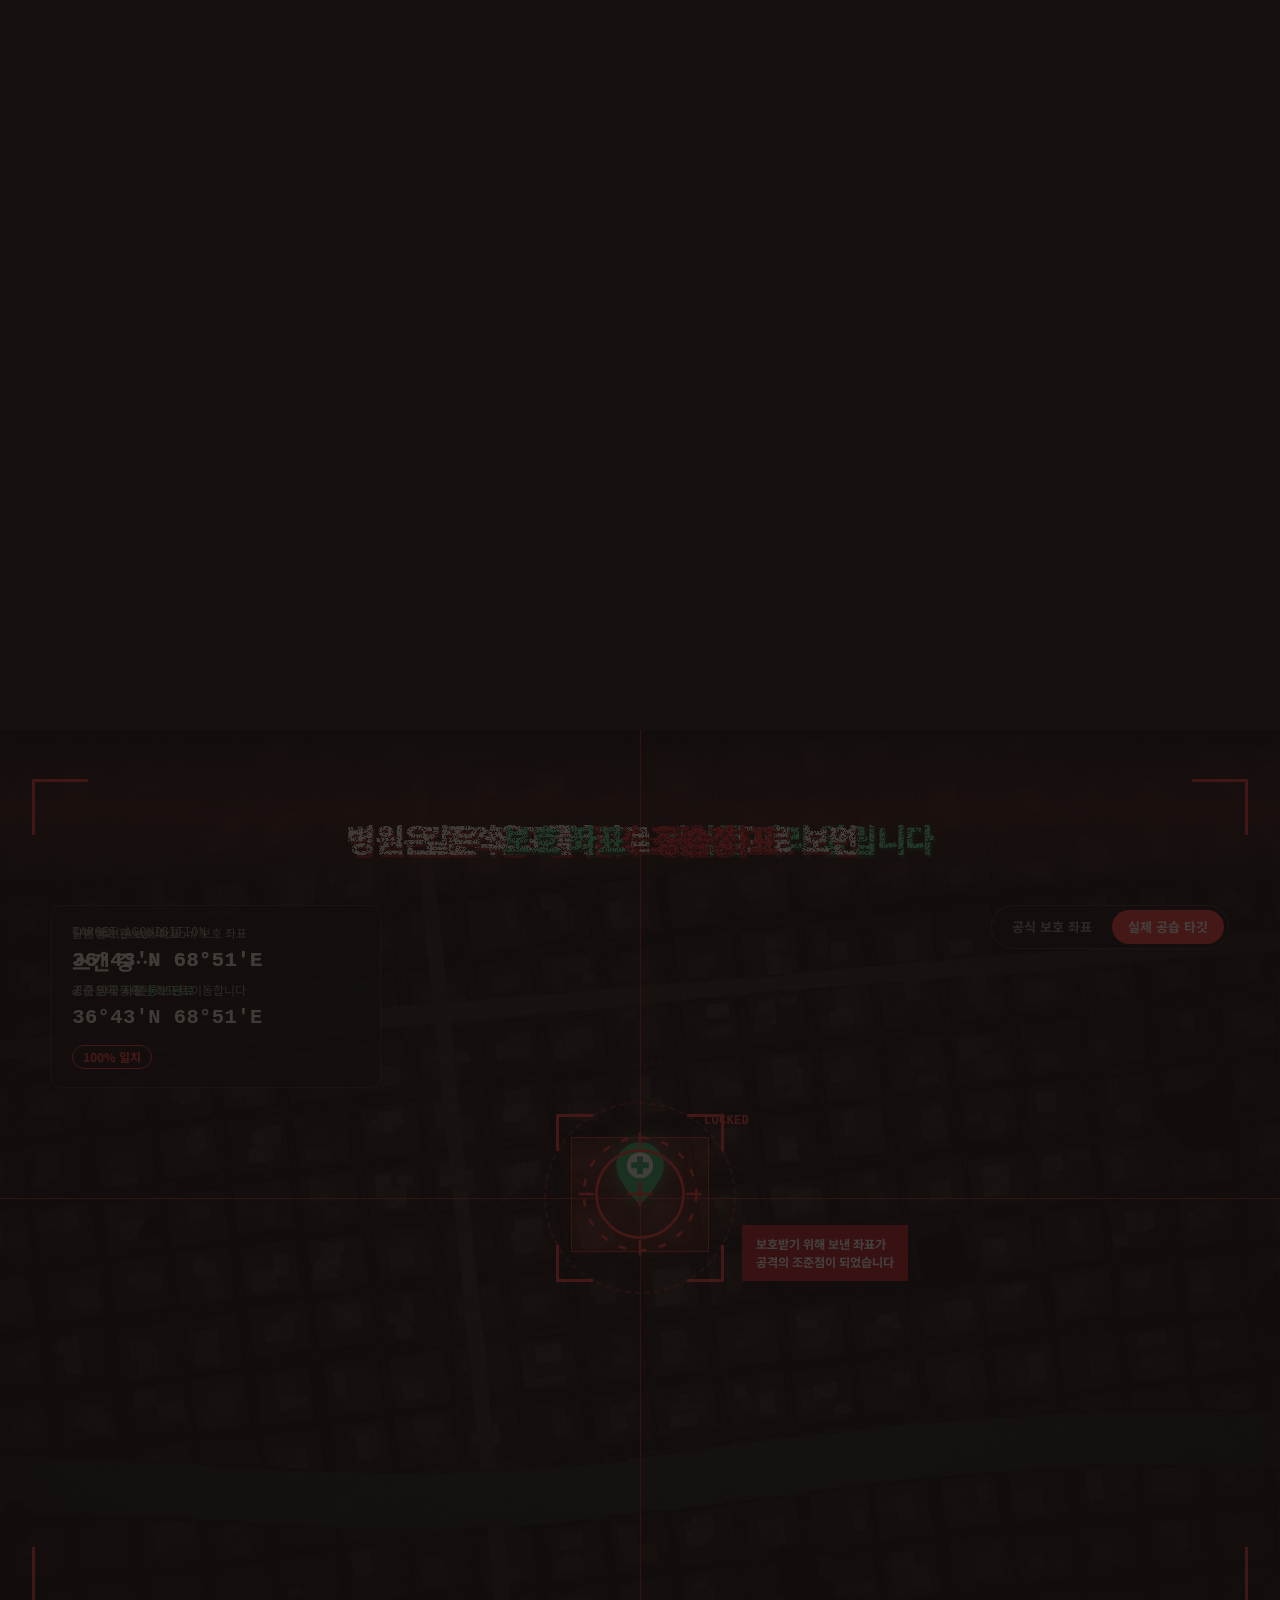
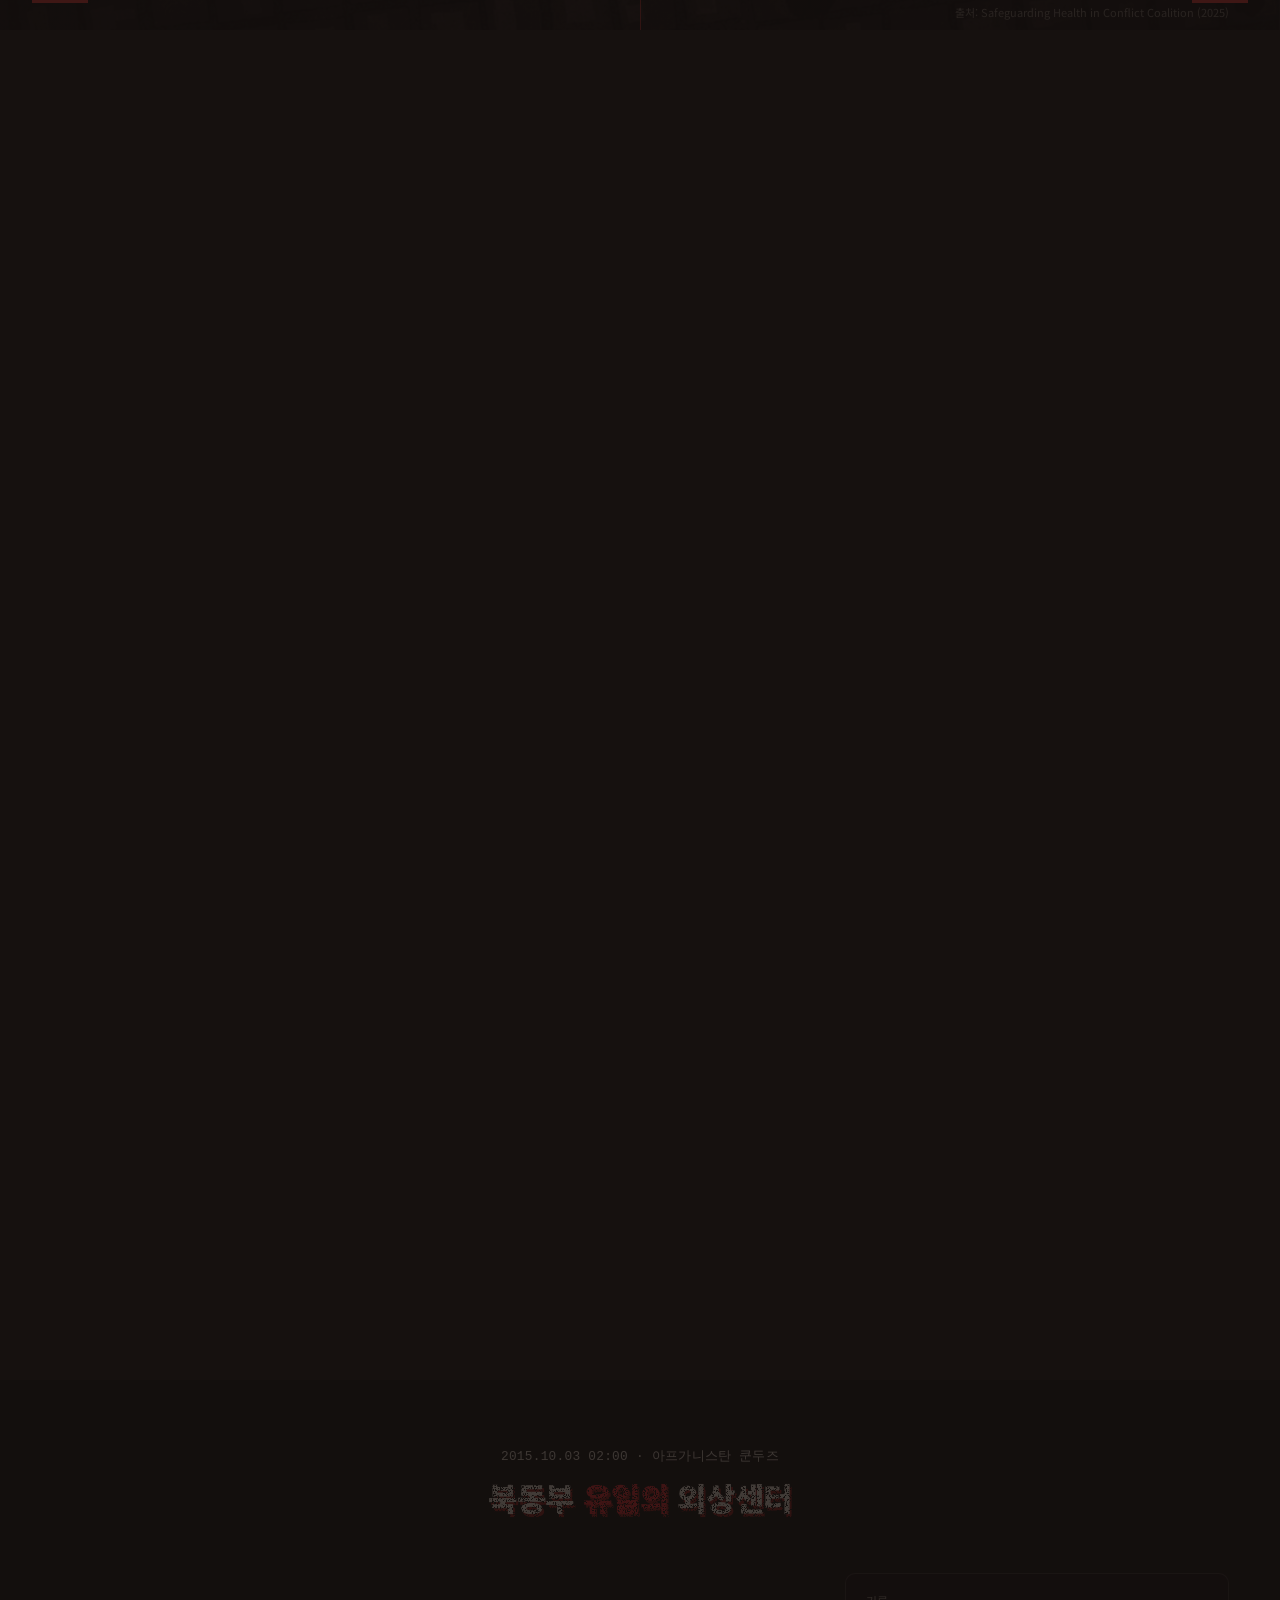
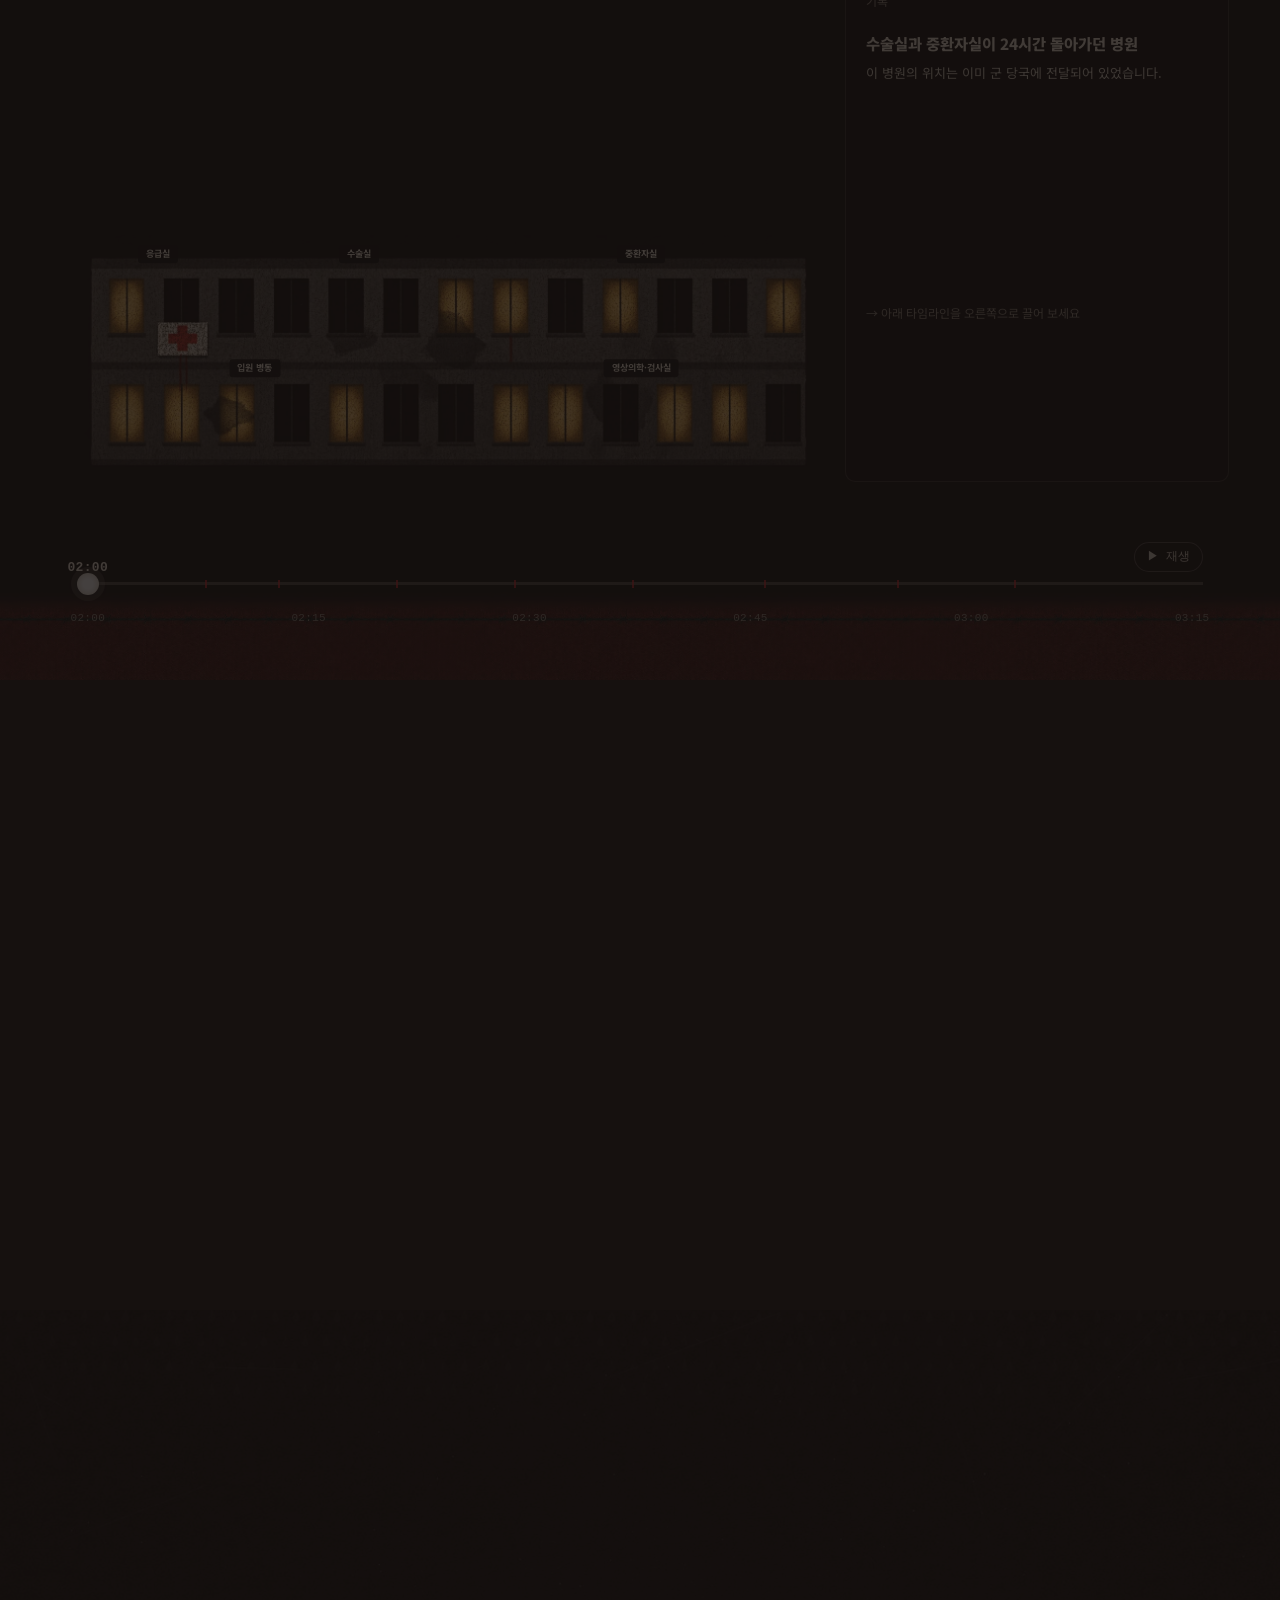
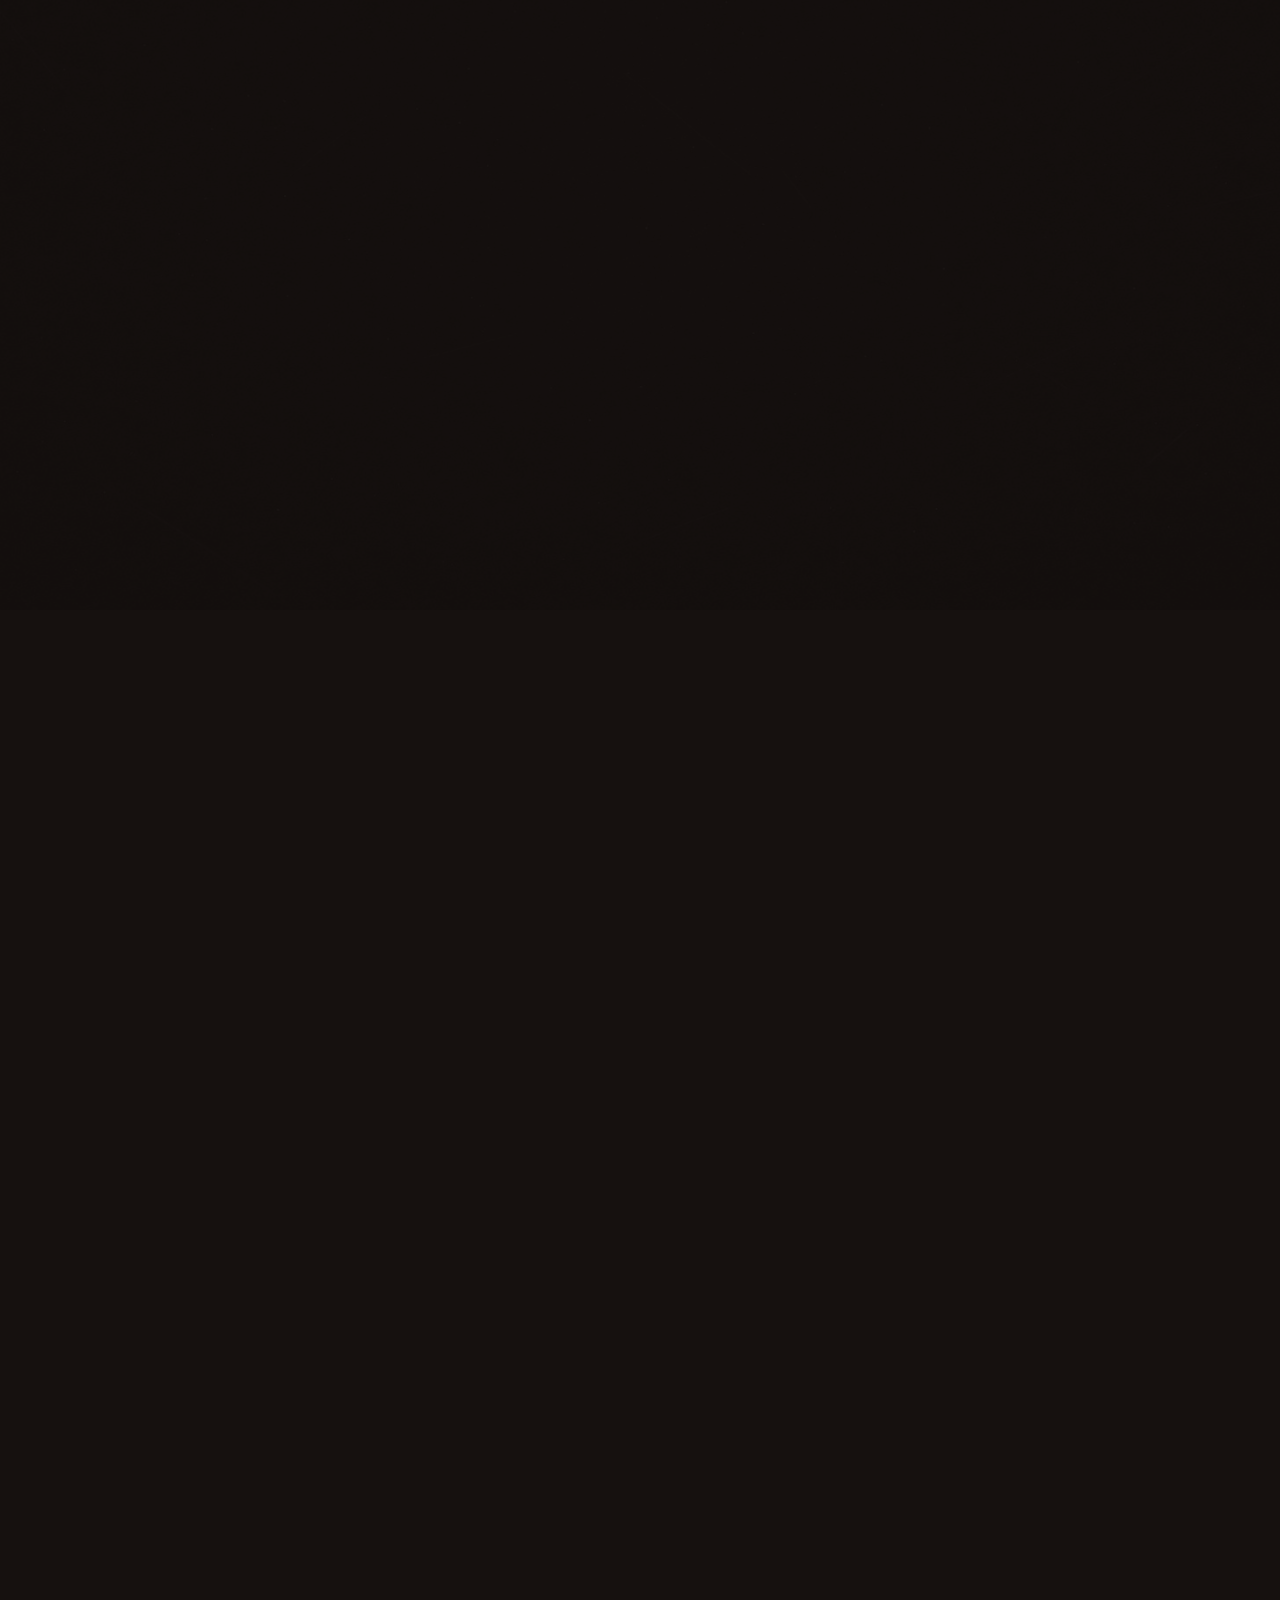
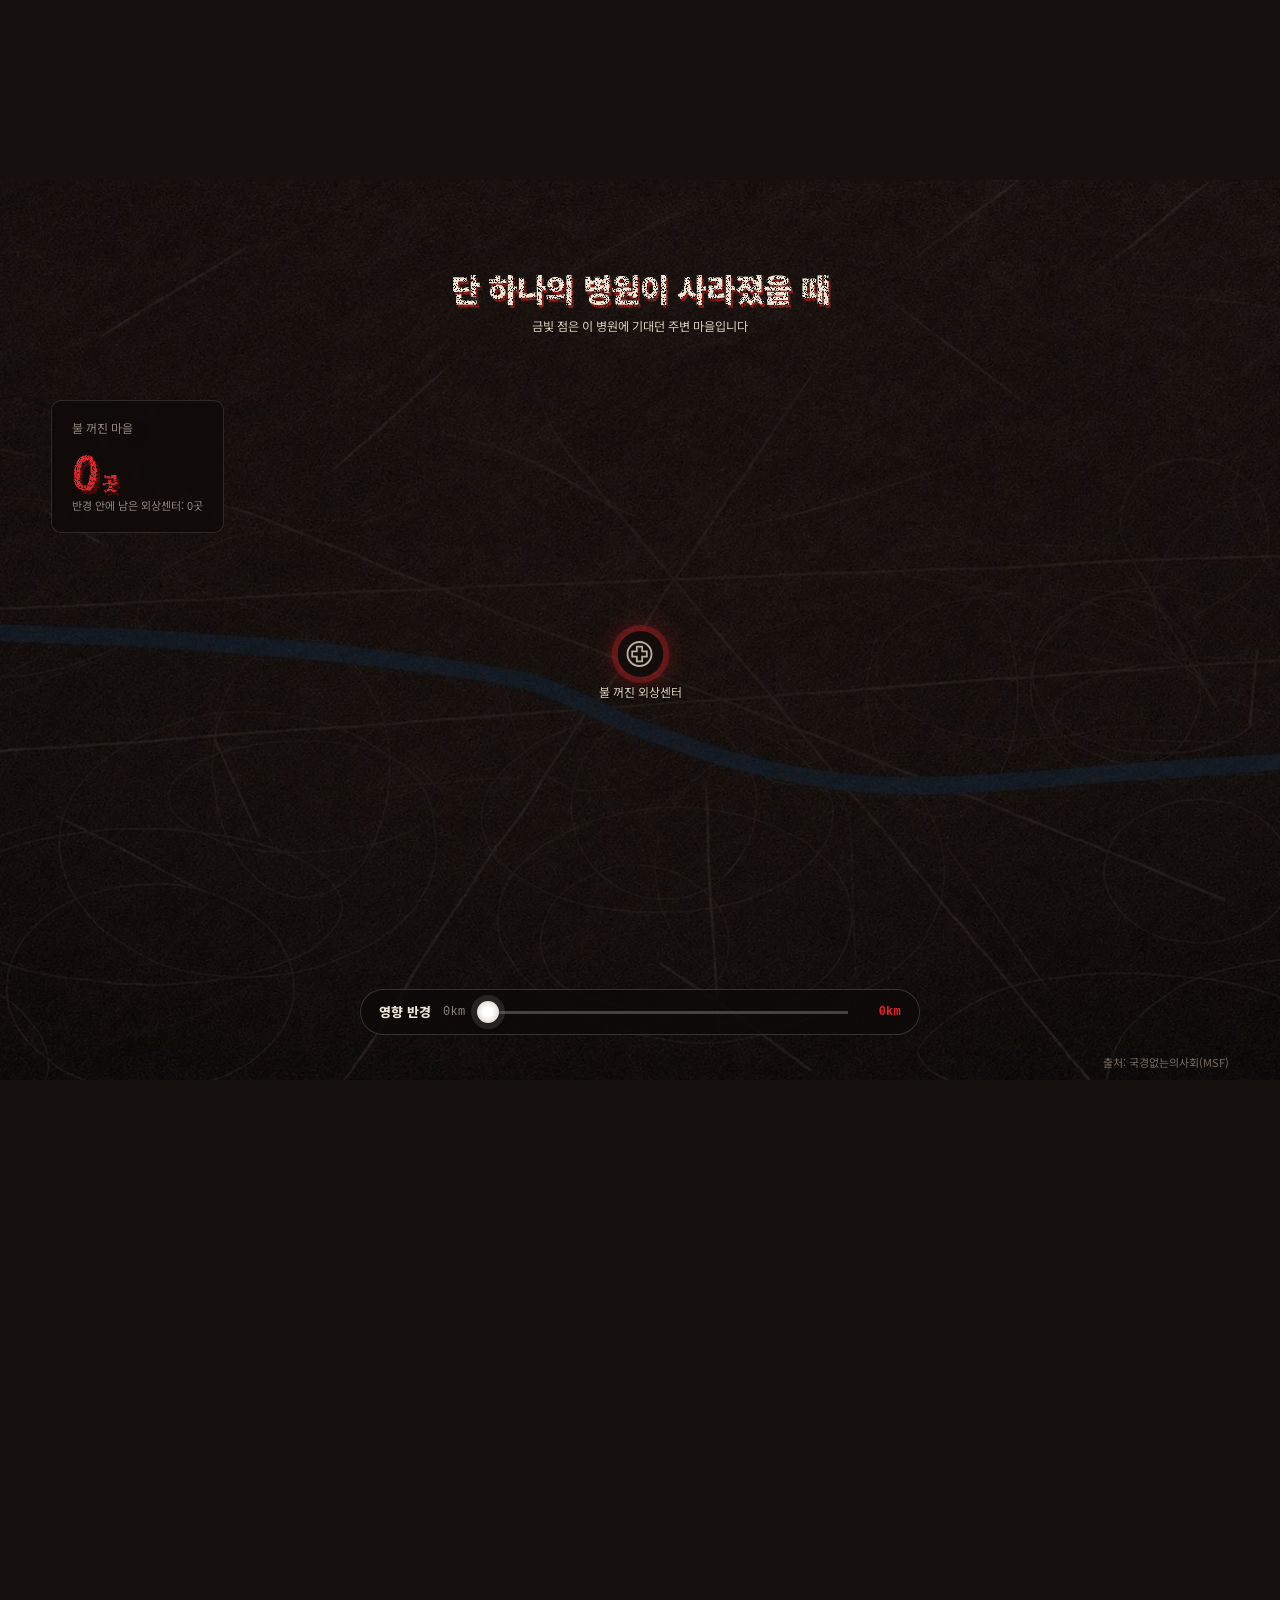
==== commit 7ef96290: "Crossfade between scenes; remove added notes and the footer From Scene 02 on, each scene starts over" ====
--- a/public/index.html
+++ b/public/index.html
@@ -246,7 +246,6 @@
           <p class="s04-year-badge">역대 최다</p>
           <p class="scene-title s04-question">이 수많은 공격은 전쟁 중 <span class="is-gold">우발적 사고</span>였을까요?</p>
         </div>
-        <p class="s04-note">※ 하루의 공격 10건은 연간 통계를 하루로 나눈 예시입니다.</p>
         <p class="scene-source">출처: Safeguarding Health in Conflict Coalition (2025)</p>
       </div>
     </section>
@@ -481,8 +480,6 @@
           <p class="scene-title s08-end-title">우리가 보낸 <span class="is-gold"><span class="s08-amount">1만 원</span>의 온기</span>가<br>전장의 표적이 되지 않도록</p>
           <p class="s08-end-text">병원을 의도적으로 공격하는 것은 국제법상 전쟁 범죄입니다.<br>국제인도법(제네바 협약)을 지키라는 목소리에 함께해 주세요.</p>
           <button class="scene-link s08-sign" type="button" aria-pressed="false">의료 시설 보호 촉구 서명하기 →</button>
-          <p class="s08-thanks" aria-live="polite">함께해 주셔서 고맙습니다. 당신의 온기가 기록되었습니다.</p>
-          <p class="s08-note">※ 과제용 연출로, 실제 서명은 전송되지 않습니다.</p>
         </div>
         <canvas class="s08-sparks" aria-hidden="true"></canvas>
         <p class="visually-hidden s08-live" aria-live="polite"></p>
@@ -494,15 +491,6 @@
 
   </main>
 
-  <footer class="story-footer">
-    <p class="story-footer-next">1만 원의 경로 — 전장의 병원은 안전한가</p>
-    <p class="story-footer-note">INTERACTIVE DESIGN 수업 과제 · 수치는 아래 자료 기준이며, 하루의 공격 장면은 연간 통계를 바탕으로 한 예시입니다.</p>
-    <ul class="story-footer-sources">
-      <li>Safeguarding Health in Conflict Coalition, 2024년 보고서 (2025) — 의료 공격 3,623건, 국가 행위자 81%</li>
-      <li>국경없는의사회(MSF), 쿤두즈 외상센터 공습 내부 조사 보고서 (2015) — 시각 · 사상자 · 2014년 진료 실적</li>
-      <li>제네바 제4협약 제18조 (1949) — 민간 병원의 보호</li>
-    </ul>
-  </footer>
 
   <!-- 공통 스크립트: 스크롤 진행률 계산과 장면 관리 -->
   <script src="js/script.js"></script>
--- a/public/css/style.css
+++ b/public/css/style.css
@@ -75,6 +75,24 @@
   height: var(--scene-length, 300vh);
 }
 
+/* 장면 전환 (크로스페이드): 두 번째 장면부터 앞 장면의 마지막 화면(100vh)과
+   크로스페이드 구간(--xfade)만큼 겹쳐 놓고, 스크롤하는 동안 서서히 나타난다 (js 가 --enter 0→1).
+   앞 장면은 그동안 마지막 상태로 멈춰 있다. */
+:root { --xfade: 50vh; --view: 100vh; }
+@supports (height: 100lvh) { :root { --xfade: 50lvh; --view: 100lvh; } }
+/* 높이 = 장면 고유 길이 + 나타나는 구간(앞에 장면이 있을 때) + 겹쳐 오는 구간(뒤에 장면이 있을 때) */
+.scene { height: calc(var(--scene-length, 300vh) + var(--xfade)); }
+.scene + .scene {
+  height: calc(var(--scene-length, 300vh) + 2 * var(--xfade));
+  margin-top: calc(-1 * (var(--view) + var(--xfade)));
+}
+.scene + .scene:last-of-type { height: calc(var(--scene-length, 300vh) + var(--xfade)); }
+.scene + .scene { --enter: 0; }
+.scene > .sticky-screen { opacity: calc(var(--enter, 1) * (1 - 0.8 * var(--leave, 0))); }
+.scene + .scene > .sticky-screen { transform: scale(calc(1.035 - 0.035 * var(--enter))); }
+.scene.is-entering > .sticky-screen { pointer-events: none; }
+.scene.is-unseen > .sticky-screen { visibility: hidden; }
+
 /* 스크롤 구간 동안 화면에 고정되는 영역
    배경: 탄 종이 같은 검은 바탕 이미지 (images/bg.jpg — 입자 · 긁힌 자국 · 위쪽 물방울 무늬 포함) */
 @supports (height: 100svh) {
@@ -130,29 +148,6 @@
   pointer-events: none;
 }
 
-/* ---------- 공통 푸터 ---------- */
-
-.story-footer {
-  min-height: 60vh;
-  padding: 120px var(--gutter);
-  display: flex;
-  flex-direction: column;
-  align-items: center;
-  justify-content: center;
-  gap: 8px;
-  text-align: center;
-  border-top: 1px solid var(--line-soft);
-}
-
-.story-footer-next {
-  font-size: clamp(20px, 3vw, 32px);
-  font-weight: 700;
-}
-
-.story-footer-note {
-  color: var(--muted);
-}
-
 @media (max-width: 640px) {
   :root { --top-space: 28px; }
 }
@@ -170,9 +165,8 @@
 
 @media (pointer: coarse) {
   html { scroll-snap-type: y mandatory; }
-  .scene,
-  .snap-point { scroll-snap-align: start; scroll-snap-stop: always; }   /* .scene: JS 가 지점을 만들기 전에도 장면 시작에서 멈춤 */
-  .story-footer { scroll-snap-align: end; }
+  .scene:first-of-type,
+  .snap-point { scroll-snap-align: start; scroll-snap-stop: always; }   /* 첫 장면: JS 가 지점을 만들기 전에도 시작에서 멈춤 */
 }
 
 /* =========================================================
@@ -328,4 +322,3 @@
 .scene.is-paused *::before,
 .scene.is-paused *::after { animation-play-state: paused !important; }
 
-.story-footer-sources { margin: 18px 0 0; padding: 0; list-style: none; display: grid; gap: 6px; font-size: 12px; color: var(--muted); }
--- a/public/css/scenes/s04.css
+++ b/public/css/scenes/s04.css
@@ -191,14 +191,12 @@
   transition: opacity 0.6s ease, transform 0.8s var(--ease);
 }
 .is-step-2 .s04-question { opacity: 1; transform: none; }
-.s04-note { position: absolute; left: var(--gutter); bottom: calc(10px + var(--toolbar)); margin: 0; font-size: 11px; color: var(--muted); z-index: 4; }
 
 @media (max-width: 640px) {
   .s04-map { width: 100%; margin-top: 8vh; }
   .s04-count { bottom: calc(110px + var(--toolbar)); }
   .s04-hit::after, .s04-hit i { width: 44px; height: 44px; }
-  .s04-note { right: var(--gutter); bottom: calc(28px + var(--toolbar)); }
-}
+  }
 @media (prefers-reduced-motion: reduce) {
   .s04-hit::after, .s04-hit i { animation: none !important; }
 }
--- a/public/css/scenes/s08.css
+++ b/public/css/scenes/s08.css
@@ -184,9 +184,6 @@
 .s08-end-text { margin: 0; max-width: 560px; font-size: clamp(13px, 1vw, 16px); line-height: 1.75; color: var(--fg-soft); }
 .s08-sign { min-height: 48px; padding: 0 26px; font-size: 15px; }
 .s08-sign[aria-pressed="true"] { border-color: var(--gold); background: rgba(214, 162, 58, 0.16); color: #ffd98a; cursor: default; }
-.s08-thanks { margin: 0; min-height: 1.4em; font-size: 14px; color: #ffd98a; opacity: 0; transition: opacity 0.5s; }
-.is-signed .s08-thanks { opacity: 1; }
-.s08-note { margin: 0; font-size: 11px; color: var(--muted); }
 .s08-sparks { position: absolute; inset: 0; width: 100%; height: 100%; pointer-events: none; z-index: 4; }
 
 @media (max-width: 760px) {
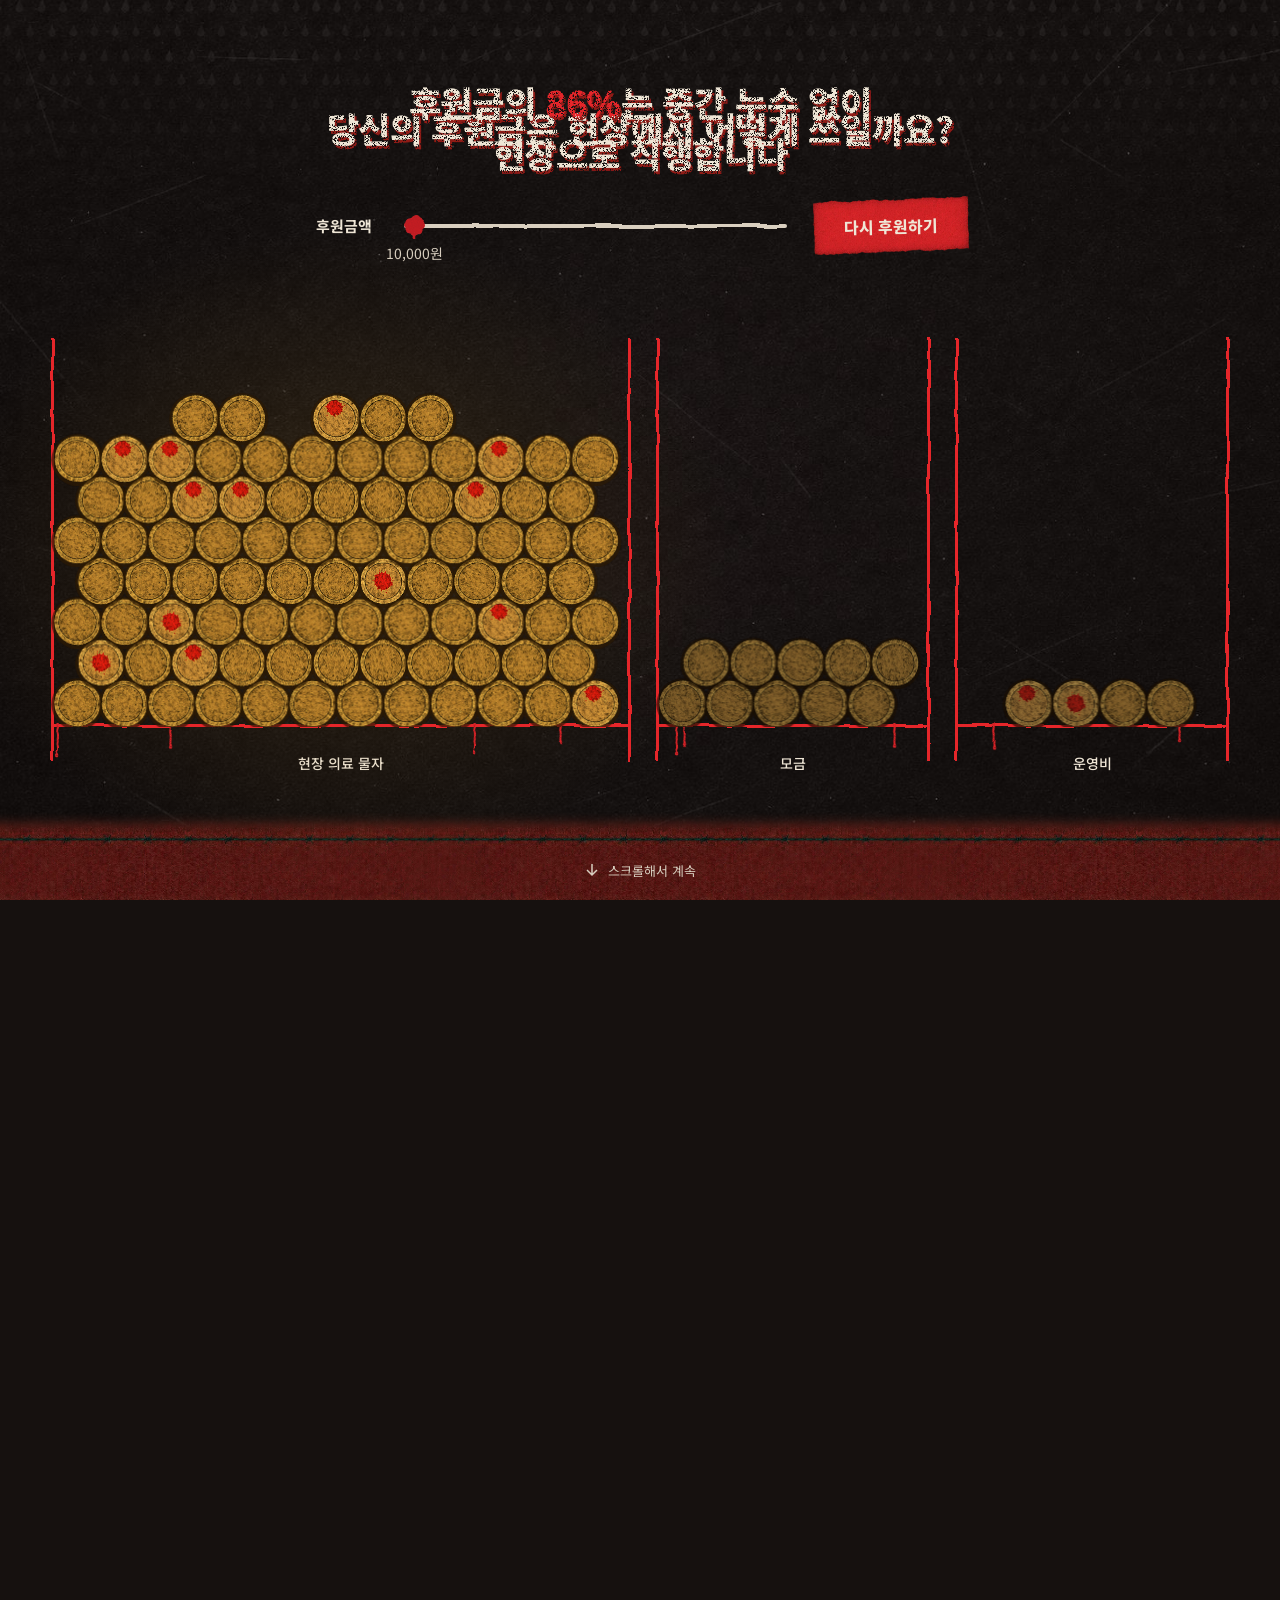
==== commit 8c5f8dbb: "Scene 06: scroll drives the Kunduz clock instead of a play button Scroll progress now maps to 02:00-" ====
--- a/public/index.html
+++ b/public/index.html
@@ -368,7 +368,7 @@
           <div class="s06-intro">
             <p class="s06-intro-title">수술실과 중환자실이 24시간 돌아가던 병원</p>
             <p class="s06-intro-text">이 병원의 위치는 이미 군 당국에 전달되어 있었습니다.</p>
-            <p class="s06-hint">→ 아래 타임라인을 오른쪽으로 끌어 보세요</p>
+            <p class="s06-hint">↓ 스크롤하면 시간이 흐릅니다</p>
           </div>
           <ol class="s06-log">
             <li data-at="8"><time class="mono">02:08</time><span>미군 AC-130 건십이 본관을 향해 첫 포격</span></li>
@@ -393,7 +393,6 @@
         </aside>
 
         <div class="s06-time mono">
-          <button class="s06-play" type="button">▶ 재생</button>
           <div class="s06-track">
             <span class="s06-now">02:00</span>
             <input class="scene-range s06-range" type="range" min="0" max="75" step="1" value="0" aria-label="공습 시각 (02:00부터 03:15까지)">
--- a/public/css/scenes/s06.css
+++ b/public/css/scenes/s06.css
@@ -1,12 +1,12 @@
 /* =========================================================
    SCENE 06 — 쿤두즈, 2015년 10월 3일
-   방식: 드래그(타임라인 슬라이더) — 스크롤은 장면에 들어오고 나가는 데만 쓴다
+   방식: 스크롤 연동형 — 진행률 0~1 이 02:00~03:15. 타임라인을 끌면 그 시각 위치로 스크롤된다
    부모 영역 : .scene-06          고정 화면 : .scene-06 > .sticky-screen
-   상태      : data-phase 0 정상 → 1 첫 포격 → 2 공격 계속 → 3 무너짐 (슬라이더 시각으로 정함)
+   상태      : data-phase 0 정상 → 1 첫 포격 → 2 공격 계속 → 3 무너짐 (스크롤 시각으로 정함)
    ========================================================= */
 
-.scene-06 { --scene-length: 220vh; }
-@media (pointer: coarse) { .scene-06 { --scene-length: 260vh; } }
+.scene-06 { --scene-length: 460vh; }
+@media (pointer: coarse) { .scene-06 { --scene-length: 620vh; } }
 
 .scene-06 .sticky-screen { background: #0e0a09; }
 .scene-06 .sticky-screen::after { opacity: 0.6; }
@@ -194,6 +194,7 @@
 .s06-intro-title { margin: 0; font-size: clamp(15px, 1.2vw, 20px); font-weight: 800; line-height: 1.5; color: var(--fg); }
 .s06-intro-text { margin: 0; font-size: 13px; color: var(--fg-soft); }
 .s06-hint { margin-top: auto; font-size: 12px; color: var(--muted); animation: s06-hint 1.6s ease-in-out infinite; }
+.s06-hint::first-letter { display: inline-block; }
 @keyframes s06-hint { 50% { color: var(--fg); } }
 .s06-intro { display: flex; flex-direction: column; gap: 8px; flex: 1; transition: opacity 0.4s; }
 .scene-06:not([data-phase="0"]) .s06-intro { display: none; }
@@ -263,22 +264,6 @@
 .s06-marks i { position: absolute; top: 0; width: 2px; height: 8px; margin-left: -1px; background: rgba(229, 38, 43, 0.7); }
 .s06-ticks { display: flex; justify-content: space-between; margin: 2px 11px 0; font-size: 11px; color: var(--muted); }
 .s06-ticks span { width: 0; display: flex; justify-content: center; }
-.scene-06:not(.is-dragged) .s06-range::-webkit-slider-thumb { animation: nudge 1.4s ease-in-out infinite; }
-.s06-play {
-  position: absolute;
-  right: 0;
-  bottom: 54px;
-  min-height: 30px;
-  padding: 0 12px;
-  border: 1px solid rgba(239, 230, 214, 0.25);
-  border-radius: 999px;
-  background: rgba(14, 10, 9, 0.7);
-  color: var(--fg-soft);
-  font: inherit;
-  font-size: 12px;
-  cursor: pointer;
-}
-.s06-play:focus-visible { outline: 2px solid var(--gold); outline-offset: 2px; }
 
 @media (max-width: 760px) {
   .s06-building { left: 2%; width: 96vw; bottom: auto; top: calc(var(--top-space) + 25vh); }
@@ -288,7 +273,6 @@
   .s06-toll dl { row-gap: 4px; font-size: 13px; }
   .s06-toll dt, .s06-toll dd { padding-bottom: 4px; }
   .s06-toll .s06-src { display: none; }
-  .s06-play { bottom: 58px; }
   .s06-smoke { left: 40%; bottom: 55%; width: 60vw; }
   .s06-sky { background: radial-gradient(70% 40% at 40% 38%, rgba(255, 110, 40, 0.55), transparent 75%); }
   .s06-time { left: var(--gutter); right: var(--gutter); }
